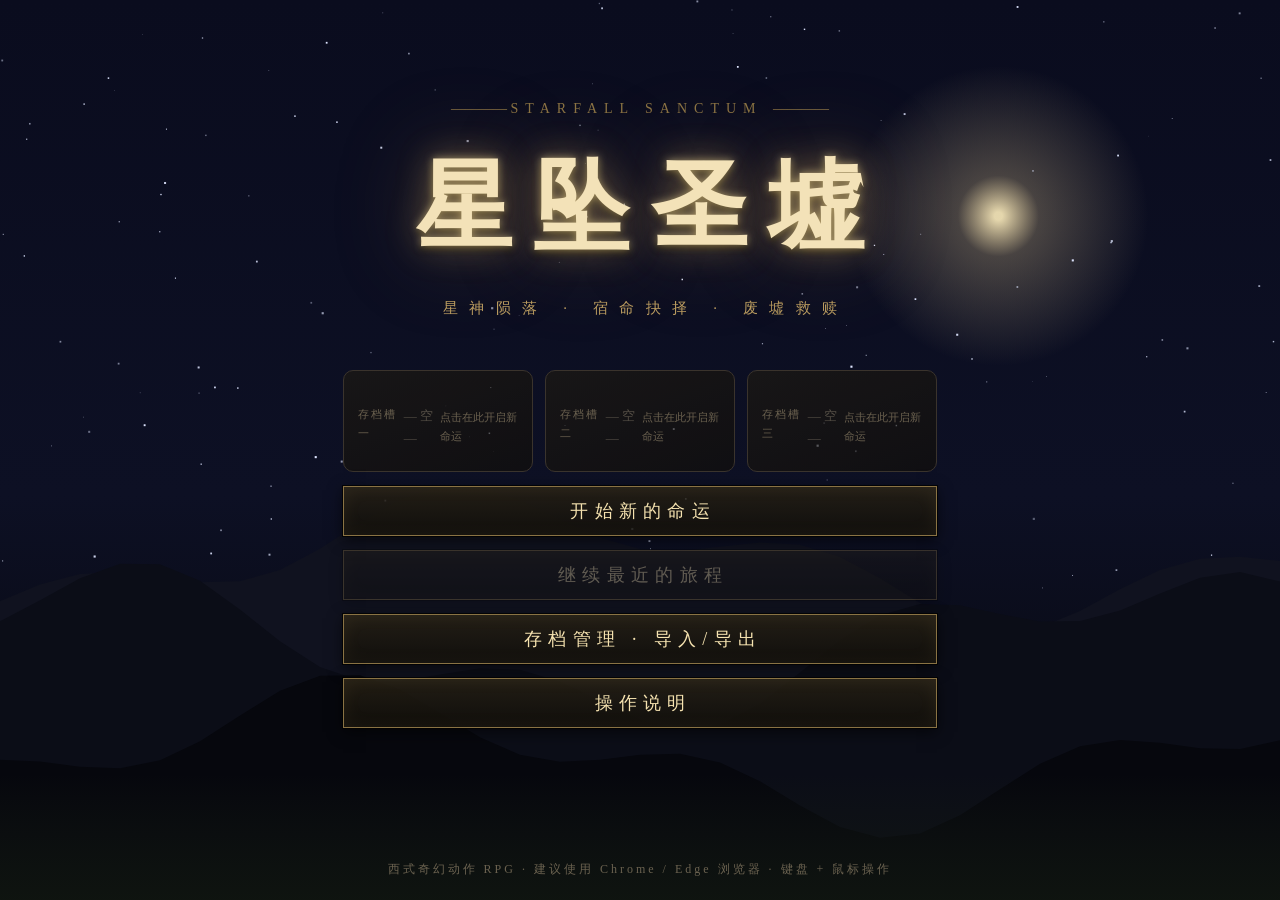
==== index.html @ 82c25181 "Critical: rAF starvation self-heal — timer-driven fallback when embedded browser stops dispatching f" ====
<!DOCTYPE html>
<html lang="zh-CN">
<head>
<meta charset="UTF-8">
<meta name="viewport" content="width=device-width, initial-scale=1.0">
<title>星坠圣墟 · Starfall Sanctum</title>
<style>
/* ============================================================
   星坠圣墟 —— UI 设计系统（黑暗史诗 · 白金圣辉 · 虚空暗紫）
   ============================================================ */
:root{
  --gold:#d8b46a; --gold-hi:#f6e3b0; --gold-dim:#8a7344; --gold-dark:#4a3d22;
  --ink:#07080d; --panel:rgba(13,15,24,.93); --panel2:rgba(21,23,38,.94);
  --hp1:#7e1c22; --hp2:#e8503f; --mp1:#173a63; --mp2:#4aa8e8;
  --xp1:#7a5f1e; --xp2:#ffd97a;
  --order:#ffdf9e; --chaos:#c07af0; --void:#7a4fd0;
  --fnt:"Palatino Linotype","KaiTi","STKaiti","楷体","SimSun","Microsoft YaHei",serif;
}
*{margin:0;padding:0;box-sizing:border-box;}
html,body{width:100%;height:100%;overflow:hidden;background:var(--ink);}
body{font-family:var(--fnt);color:#d8cfc0;-webkit-user-select:none;user-select:none;}
#gameCanvas{position:fixed;inset:0;display:block;cursor:crosshair;}
#gameCanvas.ui-cursor{cursor:default;}

/* ---------- 通用：屏幕层 ---------- */
.screen{position:fixed;inset:0;display:none;flex-direction:column;align-items:center;justify-content:center;z-index:40;}
.screen.on{display:flex;}
.dim-bg{background:radial-gradient(ellipse at 50% 42%,rgba(10,12,22,.55),rgba(4,5,9,.92) 78%);}
.ornament{color:var(--gold-dim);letter-spacing:.5em;font-size:14px;}
.ornament::before,.ornament::after{content:" ———— ";letter-spacing:0;}

/* ---------- 按钮 ---------- */
.btn{
  font-family:var(--fnt);font-size:18px;letter-spacing:.35em;text-indent:.35em;
  color:var(--gold-hi);background:linear-gradient(180deg,rgba(38,32,20,.85),rgba(16,14,10,.9));
  border:1px solid var(--gold-dim);padding:12px 34px;min-width:240px;cursor:pointer;
  box-shadow:0 0 0 1px rgba(0,0,0,.8),inset 0 0 18px rgba(216,180,106,.08),0 4px 14px rgba(0,0,0,.6);
  transition:all .18s ease;position:relative;
}
.btn:hover:not(:disabled){color:#fff;border-color:var(--gold-hi);box-shadow:0 0 22px rgba(216,180,106,.35),inset 0 0 24px rgba(216,180,106,.15);transform:translateY(-1px);}
.btn:active:not(:disabled){transform:scale(.97);}
.btn:disabled{opacity:.35;cursor:not-allowed;}
.btn.small{font-size:14px;padding:8px 18px;min-width:0;letter-spacing:.2em;text-indent:.2em;}
.btn.danger{border-color:#8a4030;color:#f0b0a0;}
.btn.danger:hover{border-color:#e07050;box-shadow:0 0 18px rgba(200,80,50,.35);}

/* ---------- 标题界面 ---------- */
#titleScreen .title-wrap{display:flex;flex-direction:column;align-items:center;gap:26px;transform:translateY(-4vh);}
#gameTitle{
  font-size:min(96px,11vw);font-weight:900;letter-spacing:.22em;text-indent:.22em;color:#f3e2b8;
  text-shadow:0 0 8px rgba(255,230,160,.55),0 0 34px rgba(216,180,106,.45),0 0 90px rgba(200,140,60,.35),0 4px 6px #000;
  animation:titleGlow 3.2s ease-in-out infinite;
}
@keyframes titleGlow{0%,100%{text-shadow:0 0 8px rgba(255,230,160,.5),0 0 34px rgba(216,180,106,.4),0 0 80px rgba(200,140,60,.28),0 4px 6px #000;}50%{text-shadow:0 0 12px rgba(255,240,190,.85),0 0 50px rgba(230,190,110,.6),0 0 120px rgba(210,150,70,.45),0 4px 6px #000;}}
#gameSub{font-size:15px;letter-spacing:.75em;text-indent:.75em;color:var(--gold);opacity:.85;}
#titleMenu{display:flex;flex-direction:column;gap:14px;margin-top:22px;}
#slotList{display:flex;gap:12px;margin-top:4px;}
.slot-card{
  width:190px;padding:12px 14px;border:1px solid #4a4030;border-radius:10px;cursor:pointer;
  background:linear-gradient(160deg,rgba(30,26,18,.9),rgba(18,15,10,.9));
  transition:all .18s;position:relative;text-align:left;
}
.slot-card:hover{border-color:#c8a860;box-shadow:0 0 16px rgba(216,180,106,.3);transform:translateY(-2px);}
.slot-card .sc-tag{font-size:11px;letter-spacing:.2em;color:#8a7c5e;}
.slot-card .sc-label{margin-top:6px;font-size:13px;line-height:1.65;color:#e8d8b0;min-height:64px;}
.slot-card .sc-label b{color:#ffd88a;}
.slot-card .sc-del{position:absolute;top:8px;right:10px;font-size:11px;color:#6a5a48;cursor:pointer;}
.slot-card .sc-del:hover{color:#e07050;}
.slot-card.empty{opacity:.75;}
.slot-card.empty .sc-label{color:#6b6250;display:flex;align-items:center;justify-content:center;}
#titleFoot{position:absolute;bottom:22px;font-size:12px;color:#6b6250;letter-spacing:.25em;}

/* ---------- 序章 ---------- */
#prologueScreen{background:#04050a;}
#prologueBox{width:min(860px,88vw);text-align:center;display:flex;flex-direction:column;gap:34px;align-items:center;}
#proTitle{font-size:34px;letter-spacing:.5em;text-indent:.5em;color:var(--gold-hi);text-shadow:0 0 20px rgba(216,180,106,.5);}
#proText{font-size:19px;line-height:2.3;min-height:140px;color:#cfc4ac;text-shadow:0 2px 8px #000;transition:opacity .5s;}
#proDots{display:flex;gap:10px;}
#proDots i{width:8px;height:8px;border-radius:50%;background:#3a3428;transition:all .3s;}
#proDots i.on{background:var(--gold);box-shadow:0 0 8px var(--gold);}

/* ---------- 职业选择 ---------- */
#classScreen{gap:30px;}
#classTitle{font-size:38px;letter-spacing:.5em;text-indent:.5em;color:var(--gold-hi);text-shadow:0 0 24px rgba(216,180,106,.5);}
#classSub{color:#a89a7c;letter-spacing:.2em;margin-top:-18px;font-size:14px;}
#classCards{display:flex;gap:22px;flex-wrap:wrap;justify-content:center;}
.class-card{
  width:218px;padding:20px 16px 16px;background:var(--panel);border:1px solid #3d3524;cursor:pointer;
  display:flex;flex-direction:column;align-items:center;gap:10px;transition:all .2s;position:relative;
  box-shadow:0 6px 20px rgba(0,0,0,.55);
}
.class-card:hover{border-color:var(--gold);transform:translateY(-6px);box-shadow:0 12px 34px rgba(0,0,0,.7),0 0 24px rgba(216,180,106,.18);}
.class-card.sel{border-color:var(--gold-hi);box-shadow:0 0 30px rgba(216,180,106,.4),0 12px 30px rgba(0,0,0,.7);background:var(--panel2);}
.class-card canvas{width:84px;height:84px;}
.cc-name{font-size:24px;letter-spacing:.3em;text-indent:.3em;color:var(--gold-hi);}
.cc-role{font-size:13px;color:var(--gold);letter-spacing:.15em;border:1px solid var(--gold-dark);padding:3px 12px;border-radius:2px;}
.cc-desc{font-size:13px;line-height:1.8;color:#b3a68c;min-height:96px;text-align:justify;}
.cc-skills{width:100%;border-top:1px dashed #3d3524;padding-top:8px;display:flex;flex-direction:column;gap:3px;}
.cc-skills div{font-size:12px;color:#8f8570;display:flex;justify-content:space-between;}
.cc-skills b{color:#c9b98f;font-weight:normal;}

/* ---------- HUD ---------- */
#hud{position:fixed;inset:0;z-index:20;pointer-events:none;display:none;}
#hud.on{display:block;}
.hud-tl{position:absolute;top:16px;left:16px;display:flex;gap:12px;align-items:flex-start;}
#portraitBox{width:74px;height:74px;border:1px solid var(--gold-dim);background:radial-gradient(circle at 50% 35%,#1c1a26,#0a0a12);box-shadow:0 0 14px rgba(0,0,0,.8),inset 0 0 12px rgba(216,180,106,.12);position:relative;}
#portraitBox canvas{width:100%;height:100%;}
#lvBadge{position:absolute;bottom:-7px;left:50%;transform:translateX(-50%);background:#171310;border:1px solid var(--gold-dim);color:var(--gold-hi);font-size:12px;padding:0 8px;letter-spacing:.05em;white-space:nowrap;}
.bars{display:flex;flex-direction:column;gap:5px;padding-top:4px;}
#charName{font-size:15px;color:var(--gold-hi);letter-spacing:.2em;text-shadow:0 1px 4px #000;display:flex;gap:10px;align-items:center;}
#factionBadge{font-size:11px;padding:1px 8px;border:1px solid;border-radius:2px;display:none;letter-spacing:.15em;}
#factionBadge.order{color:var(--order);border-color:#8a7344;background:rgba(60,45,15,.4);display:inline-block;}
#factionBadge.chaos{color:var(--chaos);border-color:#6a4494;background:rgba(45,25,70,.4);display:inline-block;}
#factionBadge.neutral{color:#9fd8d0;border-color:#3f7a72;background:rgba(20,50,48,.4);display:inline-block;}
.bar{position:relative;width:250px;background:#12080a;border:1px solid #000;box-shadow:0 0 0 1px rgba(120,100,60,.25),inset 0 2px 6px rgba(0,0,0,.9);}
.bar .fill{height:100%;transition:width .12s linear;position:relative;}
.bar .fill::after{content:'';position:absolute;inset:0 0 50% 0;background:rgba(255,255,255,.16);}
.bar span{position:absolute;inset:0;display:flex;align-items:center;justify-content:center;font-size:11px;color:#fff;text-shadow:0 1px 2px #000;letter-spacing:.1em;}
#hpBar{height:17px;}#hpBar .fill{background:linear-gradient(180deg,var(--hp2),var(--hp1));}
#mpBar{height:13px;}#mpBar .fill{background:linear-gradient(180deg,var(--mp2),var(--mp1));}
#xpBar{height:7px;width:250px;}#xpBar .fill{background:linear-gradient(180deg,var(--xp2),var(--xp1));}

/* 技能栏 */
#skillBar{position:absolute;bottom:18px;left:50%;transform:translateX(-50%);display:flex;gap:9px;align-items:flex-end;pointer-events:none;}
.slot{width:58px;height:58px;position:relative;background:radial-gradient(circle at 50% 30%,#181826,#08080f);border:1px solid #4a4028;box-shadow:0 3px 10px rgba(0,0,0,.8),inset 0 0 10px rgba(0,0,0,.8);}
.slot canvas{width:100%;height:100%;display:block;}
.slot .key{position:absolute;top:-1px;left:-1px;font-size:10px;color:var(--gold-hi);background:rgba(0,0,0,.75);border:1px solid var(--gold-dark);padding:0 4px;z-index:3;letter-spacing:.05em;}
.slot .cd{position:absolute;left:0;bottom:0;width:100%;height:0%;background:rgba(4,6,12,.82);z-index:2;pointer-events:none;}
.slot .cdn{position:absolute;inset:0;display:none;align-items:center;justify-content:center;font-size:17px;color:#fff;text-shadow:0 0 6px #000,0 0 3px #000;z-index:3;}
.slot.locked{filter:grayscale(1) brightness(.45);}
.slot.locked::after{content:'Lv';position:absolute;inset:0;display:flex;align-items:center;justify-content:center;color:#887;font-size:12px;z-index:4;}
.slot .cnt{position:absolute;bottom:1px;right:2px;font-size:11px;color:var(--gold-hi);text-shadow:0 1px 2px #000;z-index:4;}
.slot.noMana canvas{filter:saturate(.3) brightness(.6);}
.slot.noMana::before{content:'';position:absolute;inset:0;background:rgba(40,80,160,.25);z-index:2;}
#slotGap{width:10px;}

/* 资源（血条下方，避免与右上任务追踪面板重叠遮挡） */
.res{position:absolute;top:112px;left:16px;display:flex;flex-direction:row;gap:8px;align-items:center;}
.res .pill{background:rgba(10,10,16,.8);border:1px solid #3d3524;padding:4px 12px;font-size:14px;color:var(--gold-hi);letter-spacing:.1em;display:flex;gap:8px;align-items:center;box-shadow:0 2px 8px rgba(0,0,0,.6);}
.res .pill .ic{color:var(--gold);font-size:15px;}
.res .pill.frag .ic{color:#9fd8ff;text-shadow:0 0 8px #4aa8e8;}

/* 任务追踪 */
#questTrack{position:absolute;top:16px;right:16px;width:250px;background:var(--panel);border:1px solid #3d3524;border-right:2px solid var(--gold-dim);padding:10px 14px;box-shadow:0 4px 14px rgba(0,0,0,.6);}
#questAct{font-size:11px;color:#8a7c5e;letter-spacing:.3em;margin-bottom:3px;}
#questName{font-size:16px;color:var(--gold-hi);letter-spacing:.12em;margin-bottom:6px;text-shadow:0 0 10px rgba(216,180,106,.25);}
#questHint{font-size:13px;color:#bfb498;line-height:1.7;}
#questHint b{color:#ffe9b0;font-weight:normal;}

/* 小地图 */
#minimapWrap{position:absolute;bottom:18px;right:16px;text-align:center;}
#minimapCanvas{width:172px;height:132px;border:1px solid #4a4028;background:rgba(6,7,12,.85);box-shadow:0 3px 10px rgba(0,0,0,.7);display:block;}
#regionLabel{font-size:12px;color:var(--gold);letter-spacing:.25em;margin-top:5px;text-shadow:0 1px 3px #000;}

/* BOSS 血条 */
#bossBar{position:absolute;top:34px;left:50%;transform:translateX(-50%);width:min(640px,60vw);display:none;text-align:center;}
#bossBar.on{display:block;}
#bossName{font-size:19px;letter-spacing:.3em;text-indent:.3em;color:#f3dcae;text-shadow:0 0 14px rgba(220,80,40,.7),0 2px 4px #000;margin-bottom:6px;}
#bossBarFrame{height:15px;background:#160a0a;border:1px solid #5a3020;box-shadow:0 0 16px rgba(180,50,30,.35),inset 0 2px 5px #000;position:relative;}
#bossFill{height:100%;background:linear-gradient(180deg,#f0683c,#8e1c14);transition:width .15s;box-shadow:0 0 10px rgba(240,90,50,.6);}
#bossBarFrame span{position:absolute;inset:0;display:flex;align-items:center;justify-content:center;font-size:10px;color:#ffd9c8;letter-spacing:.2em;text-shadow:0 1px 2px #000;}

/* 交互提示 / 提示信息 */
#interactPrompt{position:absolute;bottom:110px;left:50%;transform:translateX(-50%);font-size:15px;color:#ffe9b0;letter-spacing:.15em;text-shadow:0 0 8px #000,0 0 3px #000;background:rgba(8,8,14,.72);border:1px solid var(--gold-dark);padding:6px 18px;display:none;}
#interactPrompt b{color:var(--gold-hi);border:1px solid var(--gold-dim);padding:0 6px;margin:0 4px;font-size:13px;}
#toastWrap{position:absolute;top:120px;left:50%;transform:translateX(-50%);display:flex;flex-direction:column;gap:8px;align-items:center;width:min(700px,90vw);}
.toast{background:linear-gradient(90deg,transparent,rgba(14,12,8,.92) 18%,rgba(14,12,8,.92) 82%,transparent);color:var(--gold-hi);font-size:16px;letter-spacing:.2em;padding:9px 30px;text-shadow:0 0 6px rgba(216,180,106,.4);animation:toastIn .3s ease;text-align:center;line-height:1.6;}
.toast.plain{color:#cfc4ac;}
@keyframes toastIn{from{opacity:0;transform:translateY(-12px);}to{opacity:1;transform:none;}}
.toast.out{opacity:0;transition:opacity .6s;}
#levelBanner{position:absolute;top:26%;left:50%;transform:translateX(-50%);font-size:34px;letter-spacing:.5em;text-indent:.5em;color:var(--gold-hi);text-shadow:0 0 24px rgba(255,220,140,.8),0 0 60px rgba(255,180,60,.5);display:none;pointer-events:none;}
#levelBanner.on{display:block;animation:lvB 2.2s ease forwards;}
@keyframes lvB{0%{opacity:0;transform:translate(-50%,20px) scale(.8);}18%{opacity:1;transform:translate(-50%,0) scale(1.05);}30%{transform:translate(-50%,0) scale(1);}75%{opacity:1;}100%{opacity:0;transform:translate(-50%,-26px);}}

/* ---------- 对话框 ---------- */
#dialogueBox{position:fixed;bottom:36px;left:50%;transform:translateX(-50%);width:min(880px,92vw);z-index:46;display:none;}
#dialogueBox.on{display:block;}
#dlgInner{background:linear-gradient(180deg,rgba(18,16,26,.96),rgba(9,9,15,.97));border:1px solid var(--gold-dim);box-shadow:0 0 0 1px #000,0 14px 44px rgba(0,0,0,.85),inset 0 0 40px rgba(216,180,106,.04);padding:18px 24px 16px;display:flex;gap:18px;position:relative;}
#dlgInner::before{content:'';position:absolute;inset:4px;border:1px solid rgba(216,180,106,.16);pointer-events:none;}
#dlgPortrait{width:78px;height:78px;flex:none;border:1px solid var(--gold-dark);background:radial-gradient(circle at 50% 35%,#221e2c,#0a0a12);}
#dlgPortrait canvas{width:100%;height:100%;}
#dlgRight{flex:1;min-width:0;display:flex;flex-direction:column;}
#dlgName{font-size:18px;color:var(--gold-hi);letter-spacing:.25em;margin-bottom:8px;text-shadow:0 0 12px rgba(216,180,106,.35);}
#dlgText{font-size:16.5px;line-height:1.95;color:#d9cfba;min-height:96px;text-shadow:0 1px 2px #000;}
#dlgText em{color:#ffe9b0;font-style:normal;}
#dlgNext{position:absolute;right:16px;bottom:10px;color:var(--gold);font-size:12px;letter-spacing:.2em;animation:nod 1s infinite;}
@keyframes nod{0%,100%{transform:translateY(0);opacity:.6;}50%{transform:translateY(3px);opacity:1;}}
#dlgChoices{display:flex;flex-direction:column;gap:9px;margin-top:14px;}
.choice{
  text-align:left;font-family:var(--fnt);font-size:16px;letter-spacing:.12em;color:#e6d9ba;cursor:pointer;
  background:rgba(24,20,14,.7);border:1px solid #4a4028;padding:11px 20px;transition:all .15s;
}
.choice:hover{border-color:var(--gold-hi);color:#fff;background:rgba(48,38,20,.8);box-shadow:0 0 16px rgba(216,180,106,.25);padding-left:26px;}
.choice small{display:block;font-size:12px;color:#948a70;margin-top:3px;letter-spacing:.08em;}
.choice.special{border-color:#3f7a72;color:#bfeee6;}
.choice.special:hover{border-color:#9fd8d0;box-shadow:0 0 16px rgba(120,220,200,.3);}

/* ---------- 地图 ---------- */
#mapScreen{gap:24px;}
#mapTitle{font-size:32px;letter-spacing:.5em;text-indent:.5em;color:var(--gold-hi);text-shadow:0 0 20px rgba(216,180,106,.5);}
#mapGrid{display:grid;grid-template-columns:repeat(3,240px);gap:16px;}
.map-cell{border:1px solid #3d3524;background:var(--panel);padding:14px 16px;cursor:pointer;transition:all .18s;position:relative;min-height:128px;display:flex;flex-direction:column;gap:5px;}
.map-cell:hover:not(.lock){border-color:var(--gold);transform:translateY(-3px);box-shadow:0 8px 24px rgba(0,0,0,.6);}
.map-cell.cur{border-color:var(--gold-hi);box-shadow:0 0 22px rgba(216,180,106,.3);background:var(--panel2);}
.map-cell.lock{opacity:.45;cursor:not-allowed;filter:grayscale(.6);}
.mc-name{font-size:19px;color:var(--gold-hi);letter-spacing:.2em;}
.mc-lv{font-size:12px;color:#9a8d6e;letter-spacing:.15em;}
.mc-desc{font-size:12.5px;color:#a89a7c;line-height:1.65;}
.mc-state{position:absolute;top:10px;right:12px;font-size:11px;letter-spacing:.2em;color:var(--gold);}
.mc-frag{position:absolute;bottom:10px;right:12px;font-size:12px;color:#9fd8ff;}
#mapFragNote{color:#948a70;font-size:14px;letter-spacing:.2em;}
#mapFragNote b{color:#9fd8ff;font-weight:normal;text-shadow:0 0 8px rgba(100,180,255,.5);}

/* ---------- 商店 / 角色 ---------- */
.panelBox{width:min(560px,92vw);background:var(--panel);border:1px solid var(--gold-dim);box-shadow:0 0 0 1px #000,0 18px 50px rgba(0,0,0,.8);padding:26px 30px;display:flex;flex-direction:column;gap:14px;}
.panelTitle{font-size:26px;letter-spacing:.4em;text-indent:.4em;color:var(--gold-hi);text-align:center;text-shadow:0 0 16px rgba(216,180,106,.4);}
.shop-row{display:flex;align-items:center;gap:14px;border:1px solid #3d3524;padding:10px 14px;background:rgba(16,16,26,.6);}
.shop-row .s-icon{width:38px;height:38px;flex:none;border:1px solid #4a4028;display:flex;align-items:center;justify-content:center;font-size:19px;color:var(--gold-hi);background:#0c0c14;}
.shop-row .s-info{flex:1;min-width:0;}
.shop-row .s-name{font-size:16px;color:#e6d9ba;letter-spacing:.1em;}
.shop-row .s-desc{font-size:12px;color:#948a70;margin-top:2px;line-height:1.5;}
.shop-row .s-price{font-size:15px;color:var(--gold);letter-spacing:.05em;white-space:nowrap;}
.char-grid{display:grid;grid-template-columns:1fr 1fr;gap:6px 24px;font-size:15px;}
.char-grid div{display:flex;justify-content:space-between;color:#bfb498;padding:4px 2px;border-bottom:1px dashed #2c2820;}
.char-grid b{color:var(--gold-hi);font-weight:normal;}
.char-skill{border:1px solid #3d3524;background:rgba(16,16,26,.6);padding:8px 12px;font-size:13.5px;color:#bfb498;display:flex;gap:10px;align-items:center;}
.char-skill b{color:var(--gold-hi);font-weight:normal;letter-spacing:.1em;}
.char-skill .kd{color:#8a7c5e;font-size:12px;}

/* 农田 / 宠物 / 装修列表 */
#farmGrid{display:grid;grid-template-columns:repeat(3,1fr);gap:10px;}
.farm-plot{border:1px solid #3d3524;background:rgba(16,16,26,.6);padding:10px 12px;font-size:13px;color:#bfb498;display:flex;flex-direction:column;gap:5px;min-height:96px;}
.farm-plot b{color:var(--gold-hi);font-weight:normal;letter-spacing:.1em;}
.farm-plot .fp-bar{height:5px;background:#20180a;border:1px solid #000;}
.farm-plot .fp-bar i{display:block;height:100%;background:linear-gradient(90deg,#7a5f1e,#ffd97a);}
.farm-plot .fp-btns{margin-top:auto;display:flex;gap:6px;flex-wrap:wrap;}
.list-row{display:flex;align-items:center;gap:12px;border:1px solid #3d3524;background:rgba(16,16,26,.6);padding:10px 14px;margin-bottom:8px;}
.list-row .l-icon{width:36px;height:36px;flex:none;border:1px solid #4a4028;display:flex;align-items:center;justify-content:center;font-size:18px;color:var(--gold-hi);background:#0c0c14;}
.list-row .l-info{flex:1;min-width:0;}
.list-row .l-name{font-size:15px;color:#e6d9ba;letter-spacing:.08em;}
.list-row .l-desc{font-size:12px;color:#948a70;margin-top:2px;line-height:1.5;}
.list-row .l-btns{display:flex;flex-direction:column;gap:6px;}
.pet-aff{font-size:12px;color:#9fe8a0;}
.pet-aff i{font-style:normal;color:#ffd97a;}

/* ---------- 暂停 / 帮助 / 死亡 / 结局 ---------- */
#pauseScreen{background:rgba(4,5,10,.86);gap:14px;}
#pauseTitle{font-size:36px;letter-spacing:.6em;text-indent:.6em;color:var(--gold-hi);margin-bottom:18px;text-shadow:0 0 22px rgba(216,180,106,.5);}
#helpTable{width:min(640px,90vw);font-size:15px;border-collapse:collapse;}
#helpTable td{padding:8px 16px;border-bottom:1px dashed #2c2820;color:#c4b797;}
#helpTable td:first-child{color:var(--gold-hi);letter-spacing:.1em;width:190px;}
#helpTable kbd{background:#1c1a26;border:1px solid #4a4028;padding:1px 7px;font-size:13px;margin:0 2px;font-family:var(--fnt);}
#deathScreen{background:rgba(20,4,4,.82);gap:26px;}
#deathText{font-size:44px;letter-spacing:.6em;text-indent:.6em;color:#e05840;text-shadow:0 0 30px rgba(200,50,30,.8);}
#deathSub{color:#b09484;letter-spacing:.2em;margin-top:-14px;}
#endingScreen{background:#020308;gap:30px;}
#endingKicker{font-size:15px;letter-spacing:.7em;text-indent:.7em;color:#948a70;}
#endingTitle{font-size:52px;letter-spacing:.35em;text-indent:.35em;text-shadow:0 0 30px rgba(216,180,106,.6);}
#endingBody{width:min(760px,88vw);font-size:17px;line-height:2.3;color:#cfc4ac;text-align:center;text-shadow:0 2px 6px #000;}
#endingBody p{margin-bottom:14px;opacity:0;animation:fadeUp 1.2s ease forwards;}
@keyframes fadeUp{from{opacity:0;transform:translateY(14px);}to{opacity:1;transform:none;}}
.e-order{color:#ffe9b0!important;text-shadow:0 0 30px rgba(255,220,140,.7)!important;}
.e-chaos{color:#d9a8ff!important;text-shadow:0 0 30px rgba(190,110,255,.7)!important;}
.e-neutral{color:#aef0e4!important;text-shadow:0 0 30px rgba(120,230,210,.7)!important;}

/* 转场黑幕 */
#fadeLayer{position:fixed;inset:0;background:#000;opacity:0;pointer-events:none;z-index:90;transition:opacity .45s;}
#fadeLayer.on{opacity:1;}

/* 第一人称准星与提示 */
#fpCross{position:fixed;left:50%;top:50%;width:0;height:0;z-index:25;display:none;pointer-events:none;}
#fpCross b{position:absolute;left:-2.5px;top:-2.5px;width:5px;height:5px;border-radius:50%;background:#ffe9b0;box-shadow:0 0 6px rgba(255,230,160,.9);}
#fpCross i{position:absolute;background:rgba(255,235,180,.85);box-shadow:0 0 4px rgba(255,230,160,.7);}
#fpCross i:nth-child(1){left:-1px;top:-13px;width:2px;height:7px;}
#fpCross i:nth-child(2){left:-1px;top:6px;width:2px;height:7px;}
#fpCross i:nth-child(3){left:-13px;top:-1px;width:7px;height:2px;}
#fpCross i:nth-child(4){left:6px;top:-1px;width:7px;height:2px;}
#fpHint{position:fixed;left:50%;top:64%;transform:translateX(-50%);z-index:25;display:none;pointer-events:none;color:#e8dcc0;background:rgba(10,10,16,.72);border:1px solid var(--gold-dark);padding:7px 20px;font-size:14px;letter-spacing:.15em;}
#fpHint b{color:var(--gold-hi);}

/* 全局错误浮层 */
#errOverlay{position:fixed;left:0;right:0;top:0;z-index:99;display:none;pointer-events:none;}
#errOverlay div{background:rgba(120,10,10,.92);border-bottom:1px solid #e05050;color:#ffd8d8;font:13px/1.6 Consolas,monospace;padding:6px 16px;}

/* 存档管理 */
#saveIOText{width:100%;height:150px;background:#0c0e16;color:#cfe8d0;border:1px solid #4a4028;font:12px Consolas,monospace;padding:8px 10px;resize:vertical;outline:none;user-select:text;-webkit-user-select:text;}
#saveIOText:focus{border-color:var(--gold-dim);}

/* Boss 出场名条 */
#bossIntro{position:fixed;inset:0;display:none;align-items:center;justify-content:center;z-index:44;pointer-events:none;flex-direction:column;gap:14px;}
#bossIntro.on{display:flex;}
#bossIntroName{font-size:54px;letter-spacing:.4em;text-indent:.4em;color:#f3dcae;text-shadow:0 0 20px rgba(230,90,50,.9),0 0 70px rgba(180,40,20,.6);animation:bossIn 3s ease forwards;}
#bossIntroSub{font-size:16px;letter-spacing:.5em;color:#c07a5a;text-shadow:0 0 10px rgba(200,80,40,.7);}
@keyframes bossIn{0%{opacity:0;transform:scale(1.25);letter-spacing:.8em;}15%{opacity:1;transform:scale(1);}80%{opacity:1;}100%{opacity:0;}}

/* 伤害闪红 */
#hurtFlash{position:fixed;inset:0;pointer-events:none;z-index:15;box-shadow:inset 0 0 120px rgba(200,30,10,.0);transition:box-shadow .1s;}
</style>
</head>
<body>
<canvas id="gameCanvas"></canvas>
<div id="hurtFlash"></div>

<!-- ============ HUD ============ -->
<div id="hud">
  <div class="hud-tl">
    <div id="portraitBox"><canvas id="portraitCanvas" width="74" height="74"></canvas><div id="lvBadge">Lv.1</div></div>
    <div class="bars">
      <div id="charName"><span id="nameText">星痕者</span><span id="factionBadge"></span></div>
      <div class="bar" id="hpBar"><div class="fill" style="width:100%"></div><span id="hpText">100/100</span></div>
      <div class="bar" id="mpBar"><div class="fill" style="width:100%"></div><span id="mpText">60/60</span></div>
      <div class="bar" id="xpBar"><div class="fill" style="width:0%"></div></div>
    </div>
  </div>
  <div class="res">
    <div class="pill"><span class="ic">◈</span><span id="goldText">0</span></div>
    <div class="pill frag"><span class="ic">✦</span><span id="fragText">星核碎片 0/6</span></div>
  </div>
  <div id="questTrack">
    <div id="questAct">第一幕 · 觉醒之始</div>
    <div id="questName">—</div>
    <div id="questHint">—</div>
  </div>
  <div id="minimapWrap"><canvas id="minimapCanvas" width="172" height="132"></canvas><div id="regionLabel">星辉平原</div></div>
  <div id="bossBar"><div id="bossName">—</div><div id="bossBarFrame"><div id="bossFill" style="width:100%"></div><span id="bossSubText"></span></div></div>
  <div id="interactPrompt">按 <b>空格</b> 交互</div>
  <div id="toastWrap"></div>
  <div id="levelBanner">等 级 提 升</div>
  <div id="skillBar"></div>
</div>

<!-- ============ 标题 ============ -->
<div id="titleScreen" class="screen on">
  <div class="title-wrap">
    <div class="ornament"> STARFALL SANCTUM </div>
    <h1 id="gameTitle">星坠圣墟</h1>
    <div id="gameSub">星神陨落 · 宿命抉择 · 废墟救赎</div>
    <div id="titleMenu">
      <div id="slotList"></div>
      <button class="btn" id="btnNew">开始新的命运</button>
      <button class="btn" id="btnContinue" disabled>继续最近的旅程</button>
      <button class="btn" id="btnSaveIO">存档管理 · 导入/导出</button>
      <button class="btn" id="btnHelp">操作说明</button>
    </div>
  </div>
  <div id="titleFoot">西式奇幻动作 RPG · 建议使用 Chrome / Edge 浏览器 · 键盘 + 鼠标操作</div>
</div>

<!-- ============ 序章 ============ -->
<div id="prologueScreen" class="screen">
  <div id="prologueBox">
    <div class="ornament"> 传 说 的 序 章 </div>
    <div id="proTitle">星陨纪元</div>
    <div id="proText"></div>
    <div id="proDots"></div>
    <button class="btn" id="proBtn">跳过序章</button>
  </div>
</div>

<!-- ============ 职业选择 ============ -->
<div id="classScreen" class="screen dim-bg">
  <div id="classTitle">星力觉醒</div>
  <div id="classSub">—— 选择你降临艾瑞亚大陆的道路 ——</div>
  <div id="classCards"></div>
  <div style="display:flex;gap:16px;margin-top:8px;">
    <button class="btn small" id="classBack">返 回</button>
    <button class="btn" id="classStart" disabled>以 此 身 · 踏 入 圣墟</button>
  </div>
</div>

<!-- ============ 对话 ============ -->
<div id="dialogueBox">
  <div id="dlgInner">
    <div id="dlgPortrait"><canvas width="78" height="78" id="dlgPortraitCv"></canvas></div>
    <div id="dlgRight">
      <div id="dlgName">???</div>
      <div id="dlgText"></div>
      <div id="dlgChoices"></div>
    </div>
  </div>
  <div id="dlgNext">▼ 点击 / 空格 继续</div>
</div>

<!-- ============ 地图 ============ -->
<div id="mapScreen" class="screen dim-bg">
  <div id="mapTitle">艾瑞亚大陆</div>
  <div id="mapGrid"></div>
  <div id="mapFragNote">已寻获星核碎片 <b id="mapFragCount">0 / 6</b> —— 集齐者，可改写宿命的结局</div>
  <button class="btn small" id="mapClose">关 闭 (M)</button>
</div>

<!-- ============ 商店 ============ -->
<div id="shopScreen" class="screen dim-bg">
  <div class="panelBox">
    <div class="panelTitle" id="shopTitle">商店</div>
    <div id="shopList" style="display:flex;flex-direction:column;gap:10px;"></div>
    <div style="display:flex;justify-content:space-between;align-items:center;">
      <span style="color:var(--gold);font-size:16px;">持有金币：<b id="shopGold">0</b></span>
      <button class="btn small" id="shopClose">离 开</button>
    </div>
  </div>
</div>

<!-- ============ 背包 ============ -->
<div id="bagScreen" class="screen dim-bg">
  <div class="panel" style="width:680px;max-height:86vh;overflow-y:auto;">
    <div class="panelTitle">🎒 星痕行囊</div>
    <div id="bagGold" style="font-size:13px;color:#c8b088;margin-bottom:8px;"></div>
    <div id="bagList" style="max-height:430px;overflow-y:auto;display:flex;flex-direction:column;gap:6px;"></div>
    <button class="btn" id="bagClose" style="margin-top:14px;">关 闭 (B)</button>
  </div>
</div>

<!-- ============ 告示板（支线任务） ============ -->
<div id="boardScreen" class="screen dim-bg">
  <div class="panel" style="width:640px;max-height:86vh;overflow-y:auto;">
    <div class="panelTitle">📋 冒险者告示板</div>
    <div style="font-size:12px;color:#8a7c5e;margin-bottom:6px;">各区域出生点旁设有告示板 · 材料类支线交付时将消耗对应材料</div>
    <div id="sqList" style="max-height:420px;overflow-y:auto;display:flex;flex-direction:column;gap:8px;"></div>
    <button class="btn" id="sqClose" style="margin-top:14px;">关 闭</button>
  </div>
</div>

<!-- ============ 农田 ============ -->
<div id="farmScreen" class="screen dim-bg">
  <div class="panelBox" style="width:min(700px,94vw);max-height:88vh;overflow-y:auto;">
    <div class="panelTitle">自家农田</div>
    <div id="farmGrid"></div>
    <div id="farmStore"></div>
    <div style="display:flex;gap:12px;justify-content:center;">
      <button class="btn small" id="farmClose">关 闭</button>
    </div>
  </div>
</div>

<!-- ============ 宠物 ============ -->
<div id="petScreen" class="screen dim-bg">
  <div class="panelBox" style="width:min(640px,94vw);max-height:88vh;overflow-y:auto;">
    <div class="panelTitle">兽栏 · 宠物</div>
    <div id="petList"></div>
    <div style="display:flex;gap:12px;justify-content:center;">
      <button class="btn small" id="petClose">关 闭</button>
    </div>
  </div>
</div>

<!-- ============ 装修 ============ -->
<div id="decorScreen" class="screen dim-bg">
  <div class="panelBox" style="width:min(640px,94vw);max-height:88vh;overflow-y:auto;">
    <div class="panelTitle">小屋装修</div>
    <div style="font-size:13px;color:#a89a7c;line-height:1.8;">选择家具进入放置模式：<b style="color:#ffe9b0;">走位后按空格放置</b>，按 <b style="color:#ffe9b0;">H</b> 取消或再次打开本面板。家具在「百宝杂货」购买。</div>
    <div id="decorList"></div>
    <div style="display:flex;gap:12px;justify-content:center;">
      <button class="btn small danger" id="decorClear">收回全部家具</button>
      <button class="btn small" id="decorClose">关 闭 (H)</button>
    </div>
  </div>
</div>

<!-- ============ 角色面板 ============ -->
<div id="charScreen" class="screen dim-bg">
  <div class="panelBox" style="width:min(640px,94vw);max-height:86vh;overflow-y:auto;">
    <div class="panelTitle">星痕者 · 属性</div>
    <div class="char-grid" id="charStats"></div>
    <div class="panelTitle" style="font-size:20px;">星艺</div>
    <div id="charSkills" style="display:flex;flex-direction:column;gap:8px;"></div>
    <button class="btn small" id="charClose">关 闭 (C)</button>
  </div>
</div>

<!-- ============ 暂停 ============ -->
<div id="pauseScreen" class="screen">
  <div id="pauseTitle">暂 歇</div>
  <button class="btn" id="btnResume">继续征途</button>
  <button class="btn" id="btnSave">保存进度</button>
  <button class="btn" id="btnMusic">音乐：开</button>
  <button class="btn" id="btnSfx">音效：开</button>
  <button class="btn" id="btnHelp2">操作说明</button>
  <button class="btn danger" id="btnQuit">返回标题（已自动保存）</button>
</div>

<!-- ============ 存档管理 ============ -->
<div id="saveIOScreen" class="screen dim-bg">
  <div class="panelBox" style="width:min(640px,94vw);">
    <div class="panelTitle">存档管理</div>
    <div style="font-size:13.5px;color:#a89a7c;line-height:1.8;">
      在<b style="color:#ffe9b0;">旧的打开方式</b>（例如直接双击 index.html）里点「存档管理 → 复制」，再到<b style="color:#ffe9b0;">新的地址</b>（例如 http://localhost:8080）这里粘贴并导入，即可把旧存档完整迁移过来。
    </div>
    <textarea id="saveIOText" spellcheck="false"></textarea>
    <div id="saveIOHint" style="font-size:13px;color:#9fd8ff;min-height:20px;"></div>
    <div style="display:flex;gap:12px;justify-content:center;flex-wrap:wrap;">
      <button class="btn small" id="saveIOCopy">复制存档</button>
      <button class="btn small" id="saveIOImport">导入并继续</button>
      <button class="btn small" id="saveIOClose">关 闭</button>
    </div>
  </div>
</div>

<!-- ============ 帮助 ============ -->
<div id="helpScreen" class="screen dim-bg">
  <div class="panelBox">
    <div class="panelTitle">操作说明</div>
    <table id="helpTable"></table>
    <button class="btn small" id="helpClose">我 已 知 晓</button>
  </div>
</div>

<!-- ============ 死亡 ============ -->
<div id="deathScreen" class="screen">
  <div id="deathText">你 倒 下 了</div>
  <div id="deathSub">星痕闪烁着，把你引回了安全的小屋……</div>
  <button class="btn" id="btnRevive">在星痕者小屋中苏醒</button>
</div>

<!-- ============ 结局 ============ -->
<div id="endingScreen" class="screen">
  <div id="endingKicker">终 章</div>
  <div id="endingTitle">—</div>
  <div id="endingBody"></div>
  <div style="display:flex;gap:18px;">
    <button class="btn" id="btnEndRestart">开启新的命运</button>
  </div>
</div>

<div id="bossIntro"><div id="bossIntroName">—</div><div id="bossIntroSub">—</div></div>
<div id="fpCross"><i></i><i></i><i></i><i></i><b></b></div>
<div id="fpHint">点击画面锁定鼠标转向 · 滚轮调整视野 · <b>P</b> 切回俯视角</div>
<div id="errOverlay"></div>
<div id="fadeLayer"></div>
<script>
/* 全局错误浮层：任何运行时异常直接显示在画面上，不再无声黑屏 */
(function(){
  var shown=0;
  window.addEventListener('error',function(e){
    var el=document.getElementById('errOverlay');
    if(!el)return;
    shown++;
    if(shown>6)return;
    var div=document.createElement('div');
    div.textContent='⚠ 运行异常：'+(e.message||'未知错误')+(e.filename?('  @'+(e.lineno||'?')):'');
    el.appendChild(div);
    el.style.display='block';
  });
})();
</script>

<script>
/* ============================================================
 * 星坠圣墟 —— 数据层 (G.DATA)
 * 职业技能 / 区域 / 敌人 / BOSS / 任务剧情 / 结局
 * ============================================================ */
window.G = window.G || {};
(function(){
'use strict';
const D = {};

/* ---------------- 职业 ---------------- */
D.CLASSES = {
  paladin:{
    name:'圣骑士', role:'近战 · 坦克/输出', icon:'paladin',
    color:'#ffd77a', color2:'#9a6b30', cloak:'#3d5a8c',
    desc:'以星辉铸造圣铠的守护者。可在满级后蜕变为圣辉骑士或烬灭骑士，坚守阵地或焚尽敌军。',
    hp:135, mp:60, atk:12, def:5, spd:192, atkCd:.55, range:82,
    basicName:'星辉斩击',
    passive:{name:'圣辉浸润', desc:'脱离战斗后每秒恢复 1.5% 生命值'},
    basic(p){ // 近战弧形斩击
      const a=p.aimA, dmg=p.atk*1.0;
      G.Renderer.fxSlash(p.x,p.y,a,p.range,p.skColor());
      G.Game.arcDamage(p.x,p.y,a,p.range,1.9,dmg,{knock:120});
      G.Audio.sfx('slash');
    }
  },
  mage:{
    name:'元素法师', role:'远程 · 魔法输出', icon:'mage',
    color:'#7ad4ff', color2:'#2a5a9a', cloak:'#243a6e',
    desc:'执掌元素之力的术士。蜕变后成为掌控光风水的星辉法师，或驾驭暗火雷的虚空法师。',
    hp:95, mp:105, atk:17, def:2, spd:186, atkCd:.72, range:520,
    basicName:'星辉弹',
    basicDesc:'弹体与命中爆裂范围随等级成长，命中后在目标处造成范围溅射',
    passive:{name:'元素回流', desc:'每次击杀敌人恢复 8 点法力'},
    basic(p){
      const lv=p.level;
      const r=6+lv*.22;          // 弹体随等级变大（更易命中）
      const aoe=28+lv*1.5;       // 命中爆裂半径随等级增长
      G.Game.shootProj({x:p.x,y:p.y,angle:p.aimA,speed:440,dmg:p.atk*1.05,r,color:p.skColor(),owner:'player',trail:1,aoe,aoeDmg:p.atk*.7});
      G.Audio.sfx('shoot');
    }
  },
  ranger:{
    name:'游侠', role:'远程 · 敏捷输出', icon:'ranger',
    color:'#9fe08a', color2:'#3d7a34', cloak:'#2e5a3a',
    desc:'穿行林间的猎手，箭无虚发。蜕变后成为林间守护者或暗影猎影，狙击强敌或潜行收割。',
    hp:105, mp:70, atk:11, def:3, spd:208, atkCd:.34, range:560,
    basicName:'迅捷射击',
    passive:{name:'猎手专注', desc:'每次攻击提升 4% 攻速（可叠 10 层），3 秒未攻击后清空'},
    basic(p){
      const sp=(p.frenzy||0);
      G.Game.shootProj({x:p.x,y:p.y,angle:p.aimA,speed:600,dmg:p.atk*.6,r:4.5,color:p.skColor(),owner:'player'});
      G.Audio.sfx('bow');
    }
  },
  occult:{
    name:'秘术师', role:'辅助 · 功能诅咒', icon:'occult',
    color:'#c79aff', color2:'#6a3aa0', cloak:'#3a2a5e',
    desc:'游走于禁咒边缘的智者。蜕变后成为圣光祭司或咒术师，抚愈盟友或压制敌军。',
    hp:100, mp:95, atk:14, def:3, spd:192, atkCd:.6, range:460,
    basicName:'幽影弹',
    passive:{name:'汲魂', desc:'技能造成的伤害将 8% 转化为自身治疗'},
    basic(p){
      G.Game.shootProj({x:p.x,y:p.y,angle:p.aimA,speed:330,dmg:p.atk*.95,r:6,color:p.skColor(),owner:'player',homing:2.2});
      G.Audio.sfx('shoot');
    }
  }
};

/* ---------------- 技能（Q/E/R/F，按等级 1/3/6/10 解锁） ---------------- */
D.SKILLS = {
  paladin:[
    { key:'Q', name:'圣光斩', icon:'slash', cd:4, mana:14, unlock:1,
      desc:'挥出巨大圣光弧，对面前的敌人造成 220% 攻击伤害。',
      cast(p){ const a=p.aimA;
        G.Renderer.fxSlash(p.x,p.y,a,150,p.skColor(),1.6);
        G.Game.arcDamage(p.x,p.y,a,150,2.0,p.atk*2.2,{knock:200});
        if(p.faction==='order') G.Game.healPlayer(p.maxhp*.04);
        if(p.faction==='chaos') G.Game.areaDamage(p.x,p.y,150,p.atk*.6,{burn:2});
        G.Audio.sfx('skill'); G.cam.shake(3);
      }},
    { key:'E', name:'盾击冲阵', icon:'dash', cd:6, mana:16, unlock:3,
      desc:'向准星方向发起冲锋，撞击路径上的敌人并使其眩晕 1 秒。',
      cast(p){ G.Game.dash(p,p.aimA,240,{dmg:p.atk*1.6,stun:1}); G.Audio.sfx('dash'); }},
    { key:'R', name:'神圣领域', icon:'nova', cd:13, mana:30, unlock:6,
      desc:'进发圣辉冲击波：造成 130% 伤害，并治疗自身、获得护盾。',
      cast(p){
        G.Renderer.fxNova(p.x,p.y,190,p.skColor());
        G.Game.areaDamage(p.x,p.y,190,p.atk*1.3,{knock:260});
        G.Game.healPlayer(p.maxhp*(p.faction==='order'?.32:.22));
        p.shield={v:p.maxhp*(p.faction==='order'?.4:.28),t:5};
        G.Audio.sfx('nova'); G.cam.shake(5);
      }},
    { key:'F', name:'星辉裁决', icon:'doom', cd:18, mana:42, unlock:10,
      desc:'召唤星辉圣剑轰击目标区域，短暂延迟后造成 450% 攻击伤害。',
      cast(p){
        const t=G.Game.mouseWorld();
        G.Game.teleCircle({x:t.x,y:t.y,r:230,delay:.85,dmg:p.atk*4.5,owner:'player',color:p.skColor(),meteor:1});
        G.Audio.sfx('cast');
      }}
  ],
  mage:[
    { key:'Q', name:'元素崩解', icon:'orb', cd:3, mana:14, unlock:1,
      desc:'发射一枚贯穿敌人的元素法球，造成 300% 攻击伤害。',
      cast(p){
        G.Game.shootProj({x:p.x,y:p.y,angle:p.aimA,speed:380,dmg:p.atk*3,r:11,color:p.skColor(),owner:'player',pierce:99,life:1.6,trail:2});
        if(p.faction==='chaos'){/* 虚空法球附带灼蚀 */}
        G.Audio.sfx('shoot2');
      }},
    { key:'E', name:'霜焰新星', icon:'nova', cd:7, mana:20, unlock:3,
      desc:'以自身为中心爆发元素风暴：130% 伤害并大幅减速敌人。',
      cast(p){
        G.Renderer.fxNova(p.x,p.y,175,p.skColor());
        G.Game.areaDamage(p.x,p.y,175,p.atk*1.3,{slow:.6,slowT:2.5,burn:p.faction==='chaos'?2:0,freeze:p.faction==='order'?1:0});
        G.Audio.sfx('nova'); G.cam.shake(4);
      }},
    { key:'R', name:'星界穿梭', icon:'blink', cd:8, mana:16, unlock:6,
      desc:'撕裂空间瞬移至准星位置，并在原地点燃一次 120% 伤害的爆发。',
      cast(p){
        const t=G.Game.mouseWorld();
        G.Game.areaDamage(p.x,p.y,120,p.atk*1.2,{});
        G.Renderer.fxNova(p.x,p.y,110,p.skColor());
        G.Game.teleport(p,t.x,t.y);
        G.Renderer.fxNova(p.x,p.y,110,p.skColor());
        G.Audio.sfx('blink');
      }},
    { key:'F', name:'陨星呼唤', icon:'meteor', cd:20, mana:45, unlock:10,
      desc:'引导一枚燃烧的坠星砸向目标区域，造成 500% 攻击伤害。',
      cast(p){
        const t=G.Game.mouseWorld();
        G.Game.teleCircle({x:t.x,y:t.y,r:215,delay:1.0,dmg:p.atk*5,owner:'player',color:p.skColor(),meteor:1,burn:p.faction==='chaos'?3:0});
        G.Audio.sfx('cast');
      }}
  ],
  ranger:[
    { key:'Q', name:'裂风三连射', icon:'multi', cd:3, mana:12, unlock:1,
      desc:'瞬间射出三支利箭，呈扇形展开，每支造成 120% 攻击伤害。',
      cast(p){
        for(const off of [-.24,0,.24])
          G.Game.shootProj({x:p.x,y:p.y,angle:p.aimA+off,speed:620,dmg:p.atk*1.2,r:5,color:p.skColor(),owner:'player'});
        G.Audio.sfx('bow');
      }},
    { key:'E', name:'影袭翻滚', icon:'roll', cd:5, mana:10, unlock:3,
      desc:'向移动方向翻滚并短暂无敌，下一次攻击造成双倍伤害。',
      cast(p){
        const a=p.moveA!=null?p.moveA:p.aimA;
        G.Game.dash(p,a,190,{roll:1});
        p.empower=2; G.toast('下一击强化！',true);
        G.Audio.sfx('dash');
      }},
    { key:'R', name:'荆棘陷阱', icon:'trap', cd:8, mana:15, unlock:6,
      desc:'布置星荆棘陷阱：触发后禁锢敌人 1.6 秒并持续造成伤害。',
      cast(p){
        const t=G.Game.mouseWorld();
        G.Game.placeTrap(t.x,t.y); G.Audio.sfx('cast');
      }},
    { key:'F', name:'流星箭雨', icon:'rain', cd:18, mana:42, unlock:10,
      desc:'向目标区域倾泻箭雨，连续 8 波共约 440% 攻击伤害。',
      cast(p){
        const t=G.Game.mouseWorld();
        G.Game.teleCircle({x:t.x,y:t.y,r:210,delay:.7,dmg:0,owner:'player',color:p.skColor(),rain:8,rainDmg:p.atk*.55});
        G.Audio.sfx('cast');
      }}
  ],
  occult:[
    { key:'Q', name:'蚀魂诅咒', icon:'curse', cd:6, mana:18, unlock:1,
      desc:'诅咒准星方向的敌人：5 秒内受到的伤害提高 30%，并持续流失生命。',
      cast(p){
        G.Game.arcDamage(p.x,p.y,p.aimA,230,.9,p.atk*.5,{curse:5});
        G.Renderer.fxSlash(p.x,p.y,p.aimA,230,p.skColor(),.9,1);
        G.Audio.sfx('curse');
      }},
    { key:'E', name:'血魂汲夺', icon:'beam', cd:9, mana:20, unlock:3,
      desc:'向最近的敌人引导汲魂光束，持续吸取生命并治疗自身。',
      cast(p){ G.Game.channelBeam(p); G.Audio.sfx('beam'); }},
    { key:'R', name:'虚空禁锢', icon:'root', cd:10, mana:24, unlock:6,
      desc:'虚空之爪自大地涌出，禁锢周围敌人 2 秒并造成 80% 伤害。',
      cast(p){
        G.Renderer.fxNova(p.x,p.y,215,p.skColor());
        G.Game.areaDamage(p.x,p.y,215,p.atk*.8,{root:2});
        G.Audio.sfx('nova'); G.cam.shake(4);
      }},
    { key:'F', name:'万魂湮灭', icon:'doom', cd:22, mana:50, unlock:10,
      desc:'撕开湮灭裂隙轰击目标区域，造成 550% 攻击伤害并附加诅咒。',
      cast(p){
        const t=G.Game.mouseWorld();
        G.Game.teleCircle({x:t.x,y:t.y,r:270,delay:1.15,dmg:p.atk*5.5,owner:'player',color:p.skColor(),meteor:1,curse:5});
        G.Audio.sfx('cast');
      }}
  ]
};

/* ---------------- 敌人图鉴 ---------------- */
D.ENEMIES = {
  wolf:     {name:'畸变狼',     hp:36,  atk:9,  spd:152, r:13, behavior:'chase',  color:'#8a564a', look:'wolf',    xp:15, gold:4},
  slime:    {name:'畸变史莱姆', hp:52,  atk:8,  spd:64,  r:16, behavior:'chase',  color:'#6fae4a', look:'slime',   xp:17, gold:5},
  boar:     {name:'裂背畸猪',   hp:66,  atk:14, spd:118, r:17, behavior:'charge', color:'#7a5a3a', look:'boar',    xp:24, gold:7},
  alphawolf:{name:'畸变头狼',   hp:340, atk:17, spd:165, r:21, behavior:'charge', color:'#a06a50', look:'wolf',    xp:120, gold:40, elite:1},
  spider:   {name:'幽影蜘蛛',   hp:64,  atk:12, spd:172, r:14, behavior:'chase',  color:'#4a4a6e', look:'spider',  xp:30, gold:7},
  archer:   {name:'堕落精灵射手',hp:52, atk:12, spd:130, r:13, behavior:'ranged', color:'#7a9a6a', look:'elf',     xp:32, gold:8, projColor:'#a8e090', projSpeed:380},
  treant:   {name:'腐化树妖',   hp:150, atk:15, spd:58,  r:24, behavior:'chase',  color:'#4a6a3a', look:'treant',  xp:45, gold:12},
  icewolf:  {name:'霜牙狼',     hp:95,  atk:15, spd:205, r:14, behavior:'chase',  color:'#9ac4d8', look:'wolf',    xp:55, gold:11},
  trollkin: {name:'雪怪',       hp:190, atk:19, spd:66,  r:22, behavior:'chase',  color:'#7a92a8', look:'giant',   xp:70, gold:15},
  icemage:  {name:'冰息法师',   hp:88,  atk:16, spd:118, r:14, behavior:'ranged', color:'#8ad0e8', look:'mage',    xp:65, gold:14, projColor:'#a8e8ff', projSpeed:300},
  imp:      {name:'混沌小鬼',   hp:120, atk:16, spd:198, r:12, behavior:'swarm',  color:'#c05a3a', look:'imp',     xp:80, gold:14},
  charger:  {name:'灼蹄恶魔',   hp:165, atk:22, spd:128, r:17, behavior:'charge', color:'#d04a2a', look:'boar',    xp:95, gold:18},
  acolyte:  {name:'虚空教徒',   hp:118, atk:18, spd:112, r:14, behavior:'ranged', color:'#8a5ad0', look:'mage',    xp:90, gold:17, projColor:'#c08aff', projSpeed:260, homing:1.4},
  bat:      {name:'暗影蝠',     hp:82,  atk:13, spd:238, r:10, behavior:'swarm',  color:'#5a4a7a', look:'bat',     xp:95, gold:13},
  thrall:   {name:'血裔仆从',   hp:185, atk:21, spd:118, r:15, behavior:'chase',  color:'#8a3040', look:'humanoid',xp:110, gold:19},
  bloodmage:{name:'血祭司',     hp:140, atk:20, spd:110, r:14, behavior:'ranged', color:'#b04058', look:'mage',    xp:120, gold:22, projColor:'#ff6a7a', projSpeed:320},
  crawler:  {name:'虚空爬虫',   hp:165, atk:21, spd:215, r:14, behavior:'chase',  color:'#6a4aa8', look:'spider',  xp:150, gold:22},
  eye:      {name:'虚空之眼',   hp:155, atk:22, spd:96,  r:16, behavior:'ranged', color:'#9a6ae0', look:'eye',     xp:160, gold:26, projColor:'#c08aff', projSpeed:280},
  aberr:    {name:'湮灭畸体',   hp:110, atk:26, spd:150, r:15, behavior:'explode',color:'#d050c0', look:'slime',   xp:140, gold:20}
};

/* ---------------- BOSS 图鉴 ---------------- */
D.BOSSES = {
  rock:{ name:'磐岩', title:'畸变巨熊', hp:1500, atk:19, spd:112, r:56, color:'#6a5238', look:'bear',
    phases:[
      {hp:1,  cd:[1.7,2.5], patterns:['slam','charge','summon:wolf']},
      {hp:.5, cd:[1.2,1.9], patterns:['slam','charge','radial','summon:wolf']}
    ],
    intro:[{who:'？？？',color:'#c9a06a',text:'低沉的咆哮撕裂平原的天空——畸变巨熊「磐岩」的身上，缠绕着肉眼可见的黑色混沌之气！'}],
    defeat:[{who:'村长格雷恩',color:'#e8c98a',text:'感谢星辰……你拯救了小镇，星痕者。圣辉城的骑士团长正在等你，森林深处也不太平静……去吧，你的命运之路才刚刚开始。'}]},
  selandir:{ name:'赛兰迪尔', title:'堕落精灵王', hp:2900, atk:22, spd:150, r:36, color:'#5a8a5a', look:'elfking',
    phases:[
      {hp:1,  cd:[1.5,2.2], patterns:['volley','blink','zones']},
      {hp:.55,cd:[1.0,1.6], patterns:['volley','blink','radial','summon:archer']}
    ],
    intro:[{who:'赛兰迪尔',color:'#8adf8a',text:'又一个渴望力量的虫子……旧神的秩序早已腐朽！跪伏于混沌，或者——化作我王座下的养料！'}],
    defeat:[{who:'赛兰迪尔',color:'#8adf8a',text:'不可能……你竟能同时承载……光与暗……记住，星痕者……诸神的陨落……从来不是结束……'}]},
  ulrag:{ name:'乌拉格', title:'冰霜巨魔', hp:4200, atk:27, spd:104, r:60, color:'#7a96b0', look:'giantking',
    phases:[
      {hp:1,  cd:[1.6,2.3], patterns:['slam','icestorm','charge']},
      {hp:.5, cd:[1.1,1.7], patterns:['slam','icestorm','radial','summon:icewolf']}
    ],
    intro:[{who:'布洛克',color:'#d8a860',text:'小心——雪崩！！是冰霜巨魔「乌拉格」！它守着星神遗落的武器遗迹已经一百年了，小心它的冰锤！'}],
    defeat:[{who:'布洛克',color:'#d8a860',text:'哈！好样的！以矮人先王之名——这枚星锻核心归你了！我把它熔进了你的武器，去变得更强吧，伙伴！'}]},
  varok:{ name:'瓦罗克', title:'混沌领主', hp:5600, atk:32, spd:128, r:52, color:'#a03a2a', look:'demonking',
    phases:[
      {hp:1,  cd:[1.5,2.2], patterns:['meteor','aimed','zones']},
      {hp:.6, cd:[1.0,1.6], patterns:['meteor','aimed','radial','summon:imp']},
      {hp:.3, cd:[.8,1.3], patterns:['meteor','radial','charge','zones']}
    ],
    intro:[{who:'瓦罗克',color:'#ff7a5a',text:'把你的星痕献给我，小虫子。虚空将赐你永生——这是它赐予万物的、唯一的慈悲。'}],
    defeat:[{who:'凯恩',color:'#d0b088',text:'干得漂亮！佣兵行会欠你一杯烈酒。但坏消息是——我们截获了情报：血族大公夜刃，正在永夜领地尝试唤醒血神残躯……那家伙疯了。'}]},
  nightblade:{ name:'夜刃', title:'血族大公', hp:7200, atk:36, spd:158, r:38, color:'#8a2838', look:'vampire',
    phases:[
      {hp:1,  cd:[1.4,2.0], patterns:['blink','batwave','drain']},
      {hp:.55,cd:[.9,1.5], patterns:['blink','batwave','radial','drain']}
    ],
    intro:[{who:'夜刃',color:'#ff5a6a',text:'多么甜美的气息……星神的血在你血管里歌唱。把它交给我，我将赐你永夜的王座！'}],
    defeat:[{who:'薇拉',color:'#c88adf',text:'大公倒下了……血神残躯将永远沉眠。听好，星痕者——古籍记载，星神陨落其实是世界自我净化的仪式。被星力浸染的生灵，都背负着「继承神权，或毁灭世界」的双重宿命……除了你。你可以打破它。裂隙边境，就是一切的终局。'}]},
  devourer:{ name:'噬星者', title:'虚空本源', hp:12500, atk:42, spd:120, r:74, color:'#4a2a8a', look:'voidgod',
    phases:[
      {hp:1,  cd:[1.5,2.1], patterns:['radial','aimed','summon:crawler']},
      {hp:.66,cd:[1.1,1.6], patterns:['radial','meteor','zones','blink']},
      {hp:.33,cd:[.7,1.2], patterns:['radial','meteor','charge','zones','summon:eye','ring']}
    ],
    intro:[{who:'噬星者',color:'#b08aff',text:'渺小的星痕……你不过是诸神残余的一缕回响。归来吧——回到虚无的怀抱中来。'}],
    phase2:[{who:'噬星者',color:'#b08aff',text:'这不可能……你竟能承载两种力量而不崩溃……！'}],
    phase3:[{who:'噬星者',color:'#b08aff',text:'住手……你会撕裂这个世界……连同「宿命」本身……！！'}],
    defeat:[{who:'星灵遗识',color:'#9fd8ff',text:'它倒下了……但你感到体内两股力量正在撕扯你的灵魂。抉择的时刻到了，星痕者——艾瑞亚大陆最终的命运，此刻悬于你手。'}]}
};

/* ---------------- 区域 ---------------- */
D.REGIONS = [
  { id:'plains', name:'星辉平原', act:1, actName:'第一幕 · 觉醒之始', lvReq:1,
    desc:'大陆唯一保留完整生机的平原。圣辉城矗立于此，是秩序阵营最后的据点。',
    deco:'plains', weather:'motes', size:{w:2600,h:2000},
    palette:{g1:'#42602f',g2:'#374f27',blob:'#4d6c37',accent:'#ffe9a0',tint:null},
    spawn:{x:1300,y:1760}, arena:{x:1300,y:340,r:310},
    safe:{x:1300,y:1450,r:340},
    enemies:['wolf','slime','boar'], elite:'alphawolf', boss:'rock',
    fragPos:[150,150],
    music:{mode:'ionian', root:53, tempo:52} },
  { id:'forest', name:'幽影精灵森林', act:1, actName:'第一幕 · 觉醒之始', lvReq:9,
    desc:'巨树参天、迷雾笼罩的上古精灵栖息地。森林深处沉睡着星神时代的祭坛。',
    deco:'forest', weather:'leaves', size:{w:2600,h:2000},
    palette:{g1:'#1d3320',g2:'#152619',blob:'#24422a',accent:'#8ae08a',tint:'rgba(10,30,20,.28)'},
    spawn:{x:1300,y:1780}, arena:{x:1300,y:300,r:300},
    safe:null,
    enemies:['spider','archer','treant'], boss:'selandir',
    fragPos:[2450,150],
    music:{mode:'aeolian', root:50, tempo:44} },
  { id:'frost', name:'霜峰矮人要塞', act:2, actName:'第二幕 · 乱世求索', lvReq:17,
    desc:'大陆北端的雪山。矮人的地底要塞中，失传的上古锻造术仍在炉火中低语。',
    deco:'frost', weather:'snow', size:{w:2600,h:2000},
    palette:{g1:'#7e93a8',g2:'#6a8098',blob:'#93aac0',accent:'#cfe8ff',tint:'rgba(120,160,220,.14)'},
    spawn:{x:1300,y:1780}, arena:{x:1300,y:300,r:300},
    safe:null,
    enemies:['icewolf','trollkin','icemage'], boss:'ulrag',
    fragPos:[150,1850],
    music:{mode:'dorian', root:48, tempo:40} },
  { id:'waste', name:'赤红荒原', act:2, actName:'第二幕 · 乱世求索', lvReq:25,
    desc:'星陨圣战的主战场。神血与火焰灼烧大地，破碎的星辰碎片散落荒芜之中。',
    deco:'waste', weather:'embers', size:{w:2600,h:2000},
    palette:{g1:'#5a3028',g2:'#4a2822',blob:'#6a3a2e',accent:'#ff9a5a',tint:'rgba(120,30,10,.18)'},
    spawn:{x:1300,y:1780}, arena:{x:1300,y:300,r:300},
    safe:null,
    enemies:['imp','charger','acolyte'], boss:'varok',
    fragPos:[2450,1850],
    music:{mode:'phrygian', root:46, tempo:58} },
  { id:'blood', name:'永夜血族领地', act:2, actName:'第二幕 · 乱世求索', lvReq:33,
    desc:'大陆西侧的暗夜峡谷，常年不见天光。血族与暗影生灵在此蛰伏千年。',
    deco:'blood', weather:'bats', size:{w:2600,h:2000},
    palette:{g1:'#241a2e',g2:'#1c1424',blob:'#2e2238',accent:'#d05a7a',tint:'rgba(30,10,40,.34)'},
    spawn:{x:1300,y:1780}, arena:{x:1300,y:300,r:300},
    safe:null,
    enemies:['bat','thrall','bloodmage'], boss:'nightblade',
    fragPos:[1300,130],
    music:{mode:'locrian', root:47, tempo:42} },
  { id:'void', name:'虚空裂隙边境', act:3, actName:'第三幕 · 宿命终章', lvReq:41,
    desc:'大陆最边缘的混沌屏障。无尽黑雾之下，是封印虚空的最后防线。',
    deco:'void', weather:'voidmotes', size:{w:2600,h:2000},
    palette:{g1:'#14102a',g2:'#0e0b20',blob:'#1c1636',accent:'#a08aff',tint:'rgba(20,10,50,.4)'},
    spawn:{x:1300,y:1780}, arena:{x:1300,y:330,r:320},
    safe:null,
    enemies:['crawler','eye','aberr'], boss:'devourer',
    fragPos:[150,1000],
    music:{mode:'phrygian', root:44, tempo:30} }
];

/* ---------------- NPC ---------------- */
D.NPCS = {
  chief:{name:'村长格雷恩', color:'#e8c98a', x:1170,y:1500,
    flavor:[{who:'村长格雷恩',color:'#e8c98a',text:'自从星神陨落，这样的怪物袭击越来越频繁了……圣辉城需要每一位强者。'}]},
  aurelia:{name:'团长奥蕾莉亚', color:'#ffd77a', x:1435,y:1430,
    flavor:[{who:'团长奥蕾莉亚',color:'#ffd77a',text:'秩序与混沌的战争远未结束，星痕者。愿星辉指引你的剑。'}]},
  merchant:{name:'商队老巴克', color:'#d8a860', x:1585,y:1652, role:'merchant', shopId:'caravan',
    flavor:[{who:'商队老巴克',color:'#d8a860',text:'我把铺子开进村里啦——门朝广场，童叟无欺。行囊和幸运符，都在里头。'}]},
  mara:{name:'药剂师 玛拉', color:'#9fe0c0', x:1012,y:1332, role:'shopkeeper', shopId:'potion',
    flavor:[{who:'药剂师 玛拉',color:'#9fe0c0',text:'星露与活力药剂，都是今晨新调的。伤痛时别硬撑，旅行者。'}]},
  grom:{name:'铁匠 格罗姆', color:'#d89260', x:1535,y:1322, role:'shopkeeper', shopId:'smith',
    flavor:[{who:'铁匠 格罗姆',color:'#d89260',text:'锄头、祝福、稻草人——种田打仗都用得上。火山口的星辉钢，认识一下？'}]},
  lily:{name:'杂货商 莉莉', color:'#e8c0d8', x:1015,y:1624, role:'shopkeeper', shopId:'general',
    flavor:[{who:'杂货商 莉莉',color:'#e8c0d8',text:'种子、家具、宠物零食～想把小屋装点成什么样，都来找我呀！'}]},
  rui:{name:'驯兽师 芮', color:'#b8d890', x:1472,y:1698, role:'shopkeeper', shopId:'pet',
    flavor:[{who:'驯兽师 芮',color:'#b8d890',text:'这些小家伙会陪你走遍艾瑞亚。喂点零食，它们会越来越亲近你。'}]},
  elodi:{name:'精灵杂货商 艾洛迪', color:'#a8e090', x:1250,y:1700, role:'merchant',
    flavor:[{who:'精灵杂货商 艾洛迪',color:'#a8e090',text:'森林的馈赠换点金币，很公道的交易——星露与疾风，都是自然的善意。'}]},
  anvil:{name:'矮人军需官 铁砧', color:'#d8a860', x:1250,y:1705, role:'merchant',
    flavor:[{who:'矮人军需官 铁砧',color:'#d8a860',text:'要塞的军需不外传——但你救了矿道，例外。磨刀石和甲片，矮人手艺，童叟无欺。'}]},
  scar:{name:'佣兵军需官 刀疤', color:'#d0b088', x:1250,y:1705, role:'merchant',
    flavor:[{who:'佣兵军需官 刀疤',color:'#d0b088',text:'荒原上活下来的东西都能卖钱——包括这些。麻痹剂、狂暴合剂，都是拿命试出来的好货。'}]},
  nightcrow:{name:'血族古董商 夜鸦', color:'#c88adf', x:1250,y:1705, role:'merchant',
    flavor:[{who:'血族古董商 夜鸦',color:'#c88adf',text:'永夜的地窖里藏着许多……有趣的收藏。圣杯与披风——价格公道，后果自负。'}]},
  echomerch:{name:'星界行商 回响', color:'#9fd8ff', x:1250,y:1705, role:'merchant',
    flavor:[{who:'星界行商 回响',color:'#9fd8ff',text:'我在裂隙的缝隙间行走了一千年……这些商品，是星神时代的余韵。'}]},
  spirit:{name:'星灵残识', color:'#9fd8ff', x:1480,y:1500, role:'spirit',
    flavor:[{who:'星灵残识',color:'#9fd8ff',text:'集齐六枚星核碎片者，将在终局获得改写宿命的资格……去寻找它们，散落在大陆的角落。'}]},
  portal:{name:'传送石', color:'#8ad0e8', x:1300,y:1345, role:'portal',
    flavor:[]},
  eirin:{name:'精灵艾琳', color:'#a8e090', x:1300,y:1660,
    flavor:[{who:'精灵艾琳',color:'#a8e090',text:'迷雾一天比一天浓了……森林的心脏在腐烂，求求你，救救我们的家园。'}]},
  brock:{name:'铁匠布洛克', color:'#d8a860', x:1300,y:1680,
    flavor:[{who:'铁匠布洛克',color:'#d8a860',text:'矿道深处有星神陨落时留下的锻炉——用它淬炼过的武器，能斩断混沌！'}]},
  kane:{name:'佣兵队长凯恩', color:'#d0b088', x:1300,y:1680,
    flavor:[{who:'佣兵队长凯恩',color:'#d0b088',text:'这里遍地是神战残骸，也遍地是金币——哦不，是危险。佣兵行会祝你好运。'}]},
  vera:{name:'血族学者薇拉', color:'#c88adf', x:1300,y:1680,
    flavor:[{who:'血族学者薇拉',color:'#c88adf',text:'永夜领地不欢迎活人……但你不同，星痕者。规则从来不适用于你。'}]},
  starseer:{name:'星灵遗识', color:'#9fd8ff', x:1300,y:1640,
    flavor:[{who:'星灵遗识',color:'#9fd8ff',text:'虚空裂隙正在扩张。噬星者已经苏醒。艾瑞亚的命运——在你手中。'}]}
};
D.REGION_NPCS = [
  ['chief','aurelia','merchant','mara','grom','lily','rui','spirit','portal'],
  ['eirin','elodi'], ['brock','anvil'], ['kane','scar'], ['vera','nightcrow'], ['starseer','echomerch']
];

/* ---------------- 交互点 ---------------- */
D.POI = {
  altar:{name:'上古祭坛', x:1300,y:300, prompt:'净化上古祭坛', r:46},
  forge:{name:'远古锻炉', x:1300,y:280, prompt:'点燃远古锻炉', r:46},
  shard1:{name:'星辰碎片', x:700,y:620, prompt:'拾取星辰碎片', r:36, shard:1},
  shard2:{name:'星辰碎片', x:1900,y:520, prompt:'拾取星辰碎片', r:36, shard:1},
  shard3:{name:'星辰碎片', x:1600,y:1050, prompt:'拾取星辰碎片', r:36, shard:1},
  ruin:{name:'血神遗迹', x:1300,y:300, prompt:'探查血神遗迹', r:46},
  home:{name:'星痕者小屋', x:1185,y:1702, prompt:'进入星痕者小屋（安全的家）', r:40, hideVis:true, action:'enter'},
  potionDoor:{name:'济世堂', x:1040,y:1326, prompt:'进入 济世堂 · 药剂铺', r:38, hideVis:true, action:'shop', shopId:'potion'},
  smithDoor:{name:'铁匠铺', x:1560,y:1316, prompt:'进入 铁匠铺 · 农具与祝福', r:38, hideVis:true, action:'shop', shopId:'smith'},
  generalDoor:{name:'百宝杂货', x:990,y:1616, prompt:'进入 百宝杂货 · 种子与家具', r:38, hideVis:true, action:'shop', shopId:'general'},
  caravanDoor:{name:'漫游商队铺', x:1615,y:1626, prompt:'进入 漫游商队铺 · 老巴克', r:38, hideVis:true, action:'shop', shopId:'caravan'},
  petDoor:{name:'兽栏', x:1445,y:1691, prompt:'进入 兽栏 · 驯兽师芮', r:38, hideVis:true, action:'shop', shopId:'pet'},
  farm:{name:'自家农田', x:1005,y:1772, prompt:'打理农田（种植 / 浇灌 / 收获）', r:90, hideVis:true, action:'farm'}
};
D.REGION_POIS = [ ['home','potionDoor','smithDoor','generalDoor','caravanDoor','petDoor','farm'], ['altar'], ['forge'], ['shard1','shard2','shard3'], ['ruin'], [] ];
/* 农田地块（自家小屋旁） */
D.FARM_PLOTS=[
  {x:950,y:1745},{x:1000,y:1745},{x:1050,y:1745},
  {x:950,y:1792},{x:1000,y:1792},{x:1050,y:1792}
];

/* ---------------- 任务链（按区域） ----------------
   step 类型: talk / kill / elite / interact / boss / faction / final
-----------------------------------------------*/
D.QUESTS = [
/* 0 星辉平原 */
[ {name:'觉醒之路', steps:[
    {type:'talk', npc:'chief', hint:'与村长格雷恩对话（圣辉城西侧）',
     dlg:[{who:'村长格雷恩',color:'#e8c98a',text:'旅行者，你终于醒了！昨夜混沌兽袭击了小镇……等等，你手臂上的印记——那是<em>星痕</em>！传说中的星神之痕！'},
          {who:'村长格雷恩',color:'#e8c98a',text:'千百年来，从未有生灵能在混沌侵蚀下幸存，而你……你的星力刚刚觉醒。请帮帮我们，消灭镇外游荡的<em>畸变兽</em>！'}]},
    {type:'kill', enemy:'wolf', count:6, label:'消灭平原上的畸变兽'},
    {type:'talk', npc:'chief', hint:'回报村长格雷恩',
     dlg:[{who:'村长格雷恩',color:'#e8c98a',text:'干得漂亮！我从未见过如此锋锐的星力。听着——圣辉城的<em>奥蕾莉亚团长</em>正在四处寻找像你这样的觉醒者。'},
          {who:'村长格雷恩',color:'#e8c98a',text:'她就在城中广场。去吧，星痕者，你注定不属于这座小镇。'}]},
    {type:'kill', enemy:'alphawolf', count:1, elite:1, label:'讨伐精英 · 畸变头狼'},
    {type:'talk', npc:'aurelia', hint:'觐见团长奥蕾莉亚（广场东侧）',
     dlg:[{who:'团长奥蕾莉亚',color:'#ffd77a',text:'……星辉与虚空，两种相克的力量竟在你体内共存。这不可能——除非你就是预言中的<em>星痕者</em>。'},
          {who:'团长奥蕾莉亚',color:'#ffd77a',text:'平原深处的异动源头是一头被混沌浸透的巨熊。证明你的力量，<em>讨伐磐岩</em>——然后，我会告诉你这个世界真正的秘密。'}]},
    {type:'boss', boss:'rock', hint:'前往北部荒野，讨伐畸变巨熊·磐岩'}
]}],
/* 1 幽影精灵森林 */
[ {name:'迷雾中的低语', steps:[
    {type:'talk', npc:'eirin', hint:'与精灵艾琳对话（森林入口）',
     dlg:[{who:'精灵艾琳',color:'#a8e090',text:'一位星痕者……古老预言中的救世主终于来了。迷雾侵蚀了我们的森林，我的族人一个接一个地堕落……'},
          {who:'精灵艾琳',color:'#a8e090',text:'请替我净化那些已经无法回头的<em>堕落族人</em>吧。愿星辰宽恕他们。'}]},
    {type:'kill', enemy:'archer', count:8, label:'净化堕落的精灵'},
    {type:'interact', poi:'altar', hint:'前往森林深处，净化上古祭坛', waves:[['spider',3],['archer',3]],
     dlg:[{who:'星灵之声',color:'#9fd8ff',text:'……终于。背负星痕之人，你听到了吗——这是星神陨落前最后的回响。'},
          {who:'星灵之声',color:'#9fd8ff',text:'星陨圣战并非诸神分裂那么简单。是<em>部分星神妄图吞噬虚空本源</em>，才招致了世界的反噬……'},
          {who:'星灵之声',color:'#9fd8ff',text:'而你体内的印记，正是星神与虚空融合的唯一钥匙。森林之王已经彻底堕落了……终结他的悲哀吧。'}]},
    {type:'boss', boss:'selandir', hint:'深入祭坛之后，讨伐堕落精灵王·赛兰迪尔'}
]}],
/* 2 霜峰矮人要塞 */
[ {name:'雪山下的炉火', steps:[
    {type:'talk', npc:'brock', hint:'与铁匠布洛克对话（要塞入口）',
     dlg:[{who:'铁匠布洛克',color:'#d8a860',text:'一个人类来到矮人的雪山？哈！要么是疯子，要么是——星痕者！布洛克向你致敬！'},
          {who:'铁匠布洛克',color:'#d8a860',text:'要塞的矿道被冰雪里的畸变怪物占了。帮矮人<em>夺回矿道</em>，我以先王的名义起誓，绝不亏待你！'}]},
    {type:'kill', enemy:'trollkin', count:6, label:'肃清矿道的雪怪'},
    {type:'interact', poi:'forge', hint:'深入矿道，点燃远古锻炉', waves:[['icewolf',4]],
     dlg:[{who:'铁匠布洛克',color:'#d8a860',text:'星神的炉火！它还燃着！小子，把你的武器给我——我以矮人八百年的锻艺为你淬炼！'},
          {who:'铁匠布洛克',color:'#d8a860',text:'（武器获得了星锻强化 · 攻击永久提升！）接下来，去面对真正的大麻烦吧——矿道最深处，冰霜巨魔苏醒了。'}]},
    {type:'boss', boss:'ulrag', hint:'讨伐冰霜巨魔·乌拉格'}
]}],
/* 3 赤红荒原 */
[ {name:'神战的灰烬', steps:[
    {type:'talk', npc:'kane', hint:'与佣兵队长凯恩对话（荒原边缘）',
     dlg:[{who:'佣兵队长凯恩',color:'#d0b088',text:'聪明的生活从不来赤红荒原——除非赏金够高。你看起来不太聪明，所以你一定是星痕者。'},
          {who:'佣兵队长凯恩',color:'#d0b088',text:'混沌领主<em>瓦罗克</em>正在收集星核碎片。先帮他「减减压」——清理他的爪牙，然后把他收集的<em>星辰碎片</em>抢回来！'}]},
    {type:'kill', enemy:'imp', count:10, label:'清理混沌爪牙'},
    {type:'collect', pois:['shard1','shard2','shard3'], label:'夺回星辰碎片（0/3）'},
    {type:'boss', boss:'varok', hint:'讨伐混沌领主·瓦罗克'}
]}],
/* 4 永夜血族领地 */
[ {name:'永夜之下', steps:[
    {type:'talk', npc:'vera', hint:'与血族学者薇拉对话（峡谷入口）',
     dlg:[{who:'血族学者薇拉',color:'#c88adf',text:'收起你的武器，星痕者。血族不欢迎活人，但我是个学者——学者只欢迎真相。'},
          {who:'血族学者薇拉',color:'#c88adf',text:'大公<em>夜刃</em>疯了，他要唤醒沉眠于此的<em>血神残躯</em>。先清理他的暗影守卫……然后，帮我终结这场疯狂。'}]},
    {type:'kill', enemy:'thrall', count:8, label:'肃清暗影守卫'},
    {type:'interact', poi:'ruin', hint:'探查血神遗迹', waves:[['bat',4]],
     dlg:[{who:'上古碑文',color:'#c88adf',text:'「……星神陨落，实为世界自我净化之仪式。凡被星力浸染者，皆负继承神权、或毁灭世界之双重宿命……」'},
          {who:'薇拉',color:'#c88adf',text:'读懂了吗？这个世界是一局棋，而诸神是执棋者。但预言的最后一行写着——<em>「唯星痕者可破局」</em>。去终结夜刃的疯狂吧。'}]},
    {type:'boss', boss:'nightblade', hint:'深入地宫，讨伐血族大公·夜刃'}
]}],
/* 5 虚空裂隙边境 */
[ {name:'宿命终章', steps:[
    {type:'talk', npc:'starseer', hint:'与星灵遗识对话（裂隙边境）',
     dlg:[{who:'星灵遗识',color:'#9fd8ff',text:'你来了。裂隙之后，诸神战争的最后一枚棋子——<em>噬星者</em>——已经苏醒。'},
          {who:'星灵遗识',color:'#9fd8ff',text:'它以数百星辰为食，是虚空本源的化身。先斩断它的爪牙，再直面宿命本身。艾瑞亚的命运……就拜托你了，星痕者。'}]},
    {type:'kill', enemy:'crawler', count:12, label:'斩断虚空的爪牙'},
    {type:'boss', boss:'devourer', hint:'直面终极之敌 · 虚空本源·噬星者'}
]}]
];

/* ---------------- 阵营抉择（森林通关后触发） ---------------- */
D.FACTION_DLG = [
  {who:'星灵之声',color:'#9fd8ff',text:'森林的悲鸣平息了。星痕者，两条道路正在你面前展开——这是你的第一次<em>宿命抉择</em>，它将重塑你的力量。'},
  {who:'星灵之声',color:'#9fd8ff',text:'是执圣辉之炬，守护旧日的秩序？还是驭虚空之潮，撕碎腐朽的枷锁？', choices:[
    {t:'圣辉守护者 · 秩序阵营', d:'防御与治疗大幅强化，星艺染上圣辉之金', fx:'order'},
    {t:'墟影追随者 · 混沌阵营', d:'攻击与吸血大幅强化，星艺浸透虚空之紫', fx:'chaos'},
    {t:'我还需要时间……', d:'保持中立。此后可在圣辉城询问星灵残识再度抉择', fx:'later'}
  ]}
];
D.FACTION_TOAST = {
  order:'你选择了秩序——圣辉守护者！防御+25%，治疗效果+50%',
  chaos:'你选择了混沌——墟影追随者！攻击+25%，攻击附带10%吸血',
  later:'你暂缓了抉择。宿命的天平仍在摇摆……'
};

/* ---------------- 终局抉择 ---------------- */
D.FINAL_DLG = [
  {who:'虚空本源',color:'#b08aff',text:'我即开端……亦即终结……星痕者，选择吧——这个世界，将由<em>谁</em>来书写？', choices:'final'}
];

/* ---------------- 结局 ---------------- */
D.ENDINGS = {
  order:{ kicker:'结局 · 秩序', cls:'e-order', title:'星辉重临',
    body:['你举起手中的星痕，将体内的混沌之力尽数献祭。',
      '七道星辉自天穹垂落，虚空裂隙在圣光中次第弥合。坠落的星辰回到夜空，艾瑞亚大陆重归秩序与安宁。',
      '圣辉城钟声长鸣，众生传颂星痕者的名字。但在无人知晓的角落，旧神的规则正悄然苏醒——安稳的盛世之下，自由进化的可能已被永远封存。',
      '「星辉重临。这是最好的时代，也是最被注定的一切。」']},
  chaos:{ kicker:'结局 · 混沌', cls:'e-chaos', title:'墟世新生',
    body:['你张开双臂，任由虚空本源涌入躯体。',
      '旧神的规则如枯叶般碎裂，星辰的宿命、阵营的枷锁、命运的丝线——尽数在你的星痕中化为齑粉。',
      '混沌的浪潮席卷大陆，艾瑞亚挣脱了千百年的定数。血族在正午起舞，精灵与兽人共饮——没有王座，没有神明，只有无尽的可能，与无尽的蛮荒。',
      '「墟世新生。自由万岁——包括它的一切代价。」']},
  neutral:{ kicker:'隐藏结局 · 中立', cls:'e-neutral', title:'人定胜天',
    body:['六枚星核碎片在你周身环绕，奏出创世之初的和声。',
      '你既未献祭混沌，也未接纳虚空——而是将两种力量<em>同时</em>纳入星痕，以凡人之躯，承受神明的重量。',
      '嘶鸣中，虚空本源连同诸神残留的「宿命」被连根拔起，彻底湮灭。从今往后，再没有写在星辰上的命运——艾瑞亚的未来，只属于生活在其上的每一个生灵。',
      '「人定胜天。诸神黄昏之后，黎明属于凡人。」']}
};

/* ---------------- 序章 ---------------- */
D.PROLOGUE = [
  '远古时代，艾瑞亚大陆由七大星神共治。星辰之力滋养万物，人类、精灵、矮人、兽人、血族沐浴星辉，文明鼎盛——史称「圣辉时代」。',
  '千年前，星神因理念分裂。部分星神渴望挣脱世界规则的束缚，以众生之灵滋养自身——星陨圣战爆发。诸神混战撕裂天穹，无数星辰坠落大地，神血与碎星浸染万物。',
  '圣战落幕，七大星神尽数陨落。失控的星力滋生出「虚空混沌」，扭曲生灵、腐蚀土地。昔日繁华化为断壁残垣——史称「圣墟时代」。',
  '混沌蔓延百年之际，各族强者以上古圣印封印裂隙，为大陆换来喘息。但所有人都知道——封印终有破碎之日。',
  '圣墟纪元九九九年。你在星辉平原边陲的小镇中醒来，手臂上浮现出从未见过的星形印记，过往的记忆一片空白。',
  '你，是大陆唯一的「星痕者」——打破宿命之人。'
];

/* ---------------- 商店（基础 + 区域特色，随等级解锁） ---------------- */
D.SHOP_BASE=[
  {id:'potionH',name:'生命药剂',icon:'✚',price:35,kind:'potionH',desc:'恢复生命（60%+等级加成，快捷键 1），可囤入行囊'},
  {id:'potionM',name:'法力药剂',icon:'✧',price:25,kind:'potionM',desc:'恢复法力（60%+等级加成，快捷键 2），可囤入行囊'},
  {id:'hastePot',name:'神行药剂',icon:'➤',price:45,lv:6,kind:'buff',buff:{key:'haste',t:60,name:'神行'},desc:'即买即饮：60 秒内移动速度 +15%'},
  {id:'regenPot',name:'活力药剂',icon:'❀',price:55,lv:14,kind:'buff',buff:{key:'regen',t:90,name:'活力'},desc:'即买即饮：90 秒内每秒恢复 1.5% 生命'},
  {id:'atkBless',name:'力量祝福',icon:'⚔',price:0,kind:'atkBless',desc:'永久提升 5 点攻击（价格随次数上涨）'},
  {id:'defBless',name:'守护祝福',icon:'⛨',price:0,kind:'defBless',desc:'永久提升 4 点防御（价格随次数上涨）'}
];
D.SHOP_REGION=[
/* 0 星辉平原 · 商队老巴克 */
[ {id:'bag0',name:'商队行囊',icon:'❖',price:120,unique:1,kind:'bag',desc:'药剂携带上限 +3（各地商人各有一款，可叠加）'},
  {id:'lucky',name:'幸运符',icon:'✦',price:220,unique:1,kind:'perm',perm:{gold:.2},desc:'永久：金币获取 +20%'} ],
/* 1 幽影精灵森林 · 精灵杂货商 */
[ {id:'bag1',name:'精灵行囊',icon:'❖',price:150,unique:1,kind:'bag',desc:'药剂携带上限 +3'},
  {id:'dew',name:'精灵星露',icon:'✧',price:60,kind:'buff',buff:{key:'regen',t:90,name:'星露'},desc:'即买即饮：90 秒内每秒恢复 1.5% 生命'},
  {id:'wind',name:'疾风药剂',icon:'➤',price:55,kind:'buff',buff:{key:'haste',t:90,name:'疾风'},desc:'即买即饮：90 秒内移动速度 +15%'},
  {id:'nature',name:'自然庇护',icon:'❤',price:200,unique:1,kind:'perm',perm:{hp:20},desc:'永久：最大生命 +20'} ],
/* 2 霜峰矮人要塞 · 矮人军需官 */
[ {id:'bag2',name:'矮人行囊',icon:'❖',price:180,unique:1,kind:'bag',desc:'药剂携带上限 +3'},
  {id:'whisky',name:'烈焰威士忌',icon:'♨',price:65,kind:'buff',buff:{key:'rage',t:60,name:'烈焰'},desc:'即买即饮：60 秒内造成的伤害 +20%'},
  {id:'whet',name:'星锻磨刀石',icon:'⚔',price:260,unique:1,kind:'perm',perm:{atk:8},desc:'永久：攻击 +8'},
  {id:'mithril',name:'秘银甲片',icon:'⛨',price:240,unique:1,kind:'perm',perm:{def:6},desc:'永久：防御 +6'} ],
/* 3 赤红荒原 · 佣兵军需官 */
[ {id:'bag3',name:'佣兵行囊',icon:'❖',price:210,unique:1,kind:'bag',desc:'药剂携带上限 +3'},
  {id:'drug',name:'痛觉麻痹剂',icon:'◍',price:70,kind:'buff',buff:{key:'steady',t:90,name:'麻痹'},desc:'即买即饮：90 秒内受到的伤害 -15%'},
  {id:'berserk',name:'狂暴合剂',icon:'☄',price:90,kind:'buff',buff:{key:'rage',t:120,name:'狂暴'},desc:'即买即饮：120 秒内造成的伤害 +20%'},
  {id:'scav',name:'拾荒者手套',icon:'✥',price:260,unique:1,kind:'perm',perm:{gold:.3},desc:'永久：金币获取 +30%'} ],
/* 4 永夜血族领地 · 血族古董商 */
[ {id:'bag4',name:'血族行囊',icon:'❖',price:240,unique:1,kind:'bag',desc:'药剂携带上限 +3'},
  {id:'chalice',name:'血族圣杯',icon:'♥',price:80,kind:'buff',buff:{key:'vamp',t:120,name:'圣杯'},desc:'即买即饮：120 秒内击杀敌人恢复 8% 生命'},
  {id:'cloak',name:'暗影披风',icon:'☾',price:85,kind:'buff',buff:{key:'shadow',t:120,name:'暗影'},desc:'即买即饮：120 秒内闪避冷却 -45%'},
  {id:'marrow',name:'永生血髓',icon:'❁',price:350,unique:1,kind:'perm',perm:{hp:35},desc:'永久：最大生命 +35'} ],
/* 5 虚空裂隙边境 · 星界行商 */
[ {id:'bag5',name:'星界行囊',icon:'❖',price:280,unique:1,kind:'bag',desc:'药剂携带上限 +3'},
  {id:'voidess',name:'虚空精粹',icon:'✵',price:95,kind:'buff',buff:{key:'wise',t:120,name:'精粹'},desc:'即买即饮：120 秒内经验获取 +25%'},
  {id:'echo',name:'星辉残响',icon:'✷',price:500,unique:1,kind:'perm',perm:{atk:10,def:5,hp:30},desc:'永久：攻击+10 · 防御+5 · 最大生命+30'} ]
];

/* ---------------- 帮助 ---------------- */
D.HELP = [
  ['<kbd>W</kbd><kbd>A</kbd><kbd>S</kbd><kbd>D</kbd>','移动'],
  ['<kbd>鼠标左键</kbd> / <kbd>J</kbd>','朝准星方向普通攻击（可按住连发）'],
  ['<kbd>Q</kbd> <kbd>E</kbd> <kbd>R</kbd> <kbd>F</kbd>','职业星艺（随等级解锁）'],
  ['<kbd>Shift</kbd> / <kbd>鼠标右键</kbd>','闪避冲刺（短暂无敌）'],
  ['<kbd>空格</kbd>','与 NPC / 交互点互动'],
  ['<kbd>1</kbd> <kbd>2</kbd>','饮用生命 / 法力药剂'],
  ['<kbd>M</kbd>','打开大陆地图（区域间传送）'],
  ['<kbd>C</kbd>','角色属性面板'],
  ['<kbd>鼠标</kbd>（点击锁定）/ <kbd>Z</kbd> <kbd>X</kbd>','第一人称：转动视角'],
  ['<kbd>滚轮</kbd>','第一人称：视野距离（FOV）/ 俯视：缩放'],
  ['<kbd>P</kbd>','切换 第一人称 ↔ 俯视角'],
  ['<kbd>V</kbd> / 双击<kbd>鼠标中键</kbd>','视角复位（回到主角默认视角）'],
  ['<kbd>H</kbd>','小屋装修面板（屋内）/ 取消摆放'],
  ['<kbd>N</kbd>','宠物面板（喂食、好感与升级）'],
  ['<kbd>B</kbd>','背包（材料 / 种子农产品 / 消耗品 / 装备一览）'],
  ['<kbd>空格</kbd>','摆放模式下放置家具'],
  ['<kbd>Esc</kbd>','暂停菜单']
];
D.HELP2 = [
  ['🛖 圣辉城生活','五家店铺各有门路：济世堂（药剂）· 铁匠铺（祝福/农具）· 百宝杂货（种子/家具/零食）· 兽栏（宠物）· 漫游商队（行囊/幸运符）。'],
  ['🌾 种田','屋后农田：买种 → 种植 → 等待成熟 → 收获。锄头增产、稻草人加速生长。星辉麦可食用或出售，月光花提供再生药效。'],
  ['🐾 宠物','兽栏购买后终生跟随：星辉狐会撕咬敌人、岩甲龟减伤 8%、拾光精金币磁吸 +15%。喂零食/星辉麦升好感（最高 Lv.5）。'],
  ['🪑 装修','杂货铺买家具 → 回小屋按 H 摆放。地毯、星灯、书架、星象仪……宠物软窝会让宠物在屋里安睡。'],
  ['⚔ 锻造与装备','铁匠铺：武器/防具五阶锻造（需区域材料+金币）· 星辉强化永久加攻 · 六种饰品双槽位。怪物掉落锻造材料，BOSS 必掉 3 枚并有 12% 掉饰品。'],
  ['📋 支线任务','各区域出生点旁的告示板可接取支线（讨伐/收集材料），完成后回告示板交付领取金币、经验与饰品奖励。']
];

D.FRAGMENT_HINTS = ['平原的角落里，一枚星核碎片在草叶间闪烁……','迷雾森林的边缘，星核碎片的微光穿透了黑暗……','雪山之巅，星核碎片冻结在冰晶之中……','荒原尽头，星核碎片半掩于神战的灰烬……','永夜峡谷深处，星核碎片与血色月光共鸣……','裂隙边境，最后一枚星核碎片悬浮于虚空……'];
D.FRAGMENT_NAMES = ['星辉平原','幽影精灵森林','霜峰矮人要塞','赤红荒原','永夜血族领地','虚空裂隙边境'];

/* ---------------- 圣辉城村庄：功能建筑商店 ---------------- */
D.SHOPS={
  potion:[ /* 济世堂 · 药剂铺 */
    {id:'potionH',name:'生命药剂',icon:'✚',price:35,kind:'potionH',desc:'恢复生命（60%+等级加成，快捷键 1）'},
    {id:'potionM',name:'法力药剂',icon:'✧',price:25,kind:'potionM',desc:'恢复法力（60%+等级加成，快捷键 2）'},
    {id:'hastePot',name:'神行药剂',icon:'➤',price:45,lv:6,kind:'buff',buff:{key:'haste',t:60,name:'神行'},desc:'即买即饮：60 秒内移动速度 +15%'},
    {id:'regenPot',name:'活力药剂',icon:'❀',price:55,lv:14,kind:'buff',buff:{key:'regen',t:90,name:'活力'},desc:'即买即饮：90 秒内每秒恢复 1.5% 生命'},
    {id:'grandDew',name:'强效星露',icon:'✼',price:90,lv:20,kind:'buff',buff:{key:'regen',t:150,name:'星露·强'},desc:'即买即饮：150 秒内每秒恢复 2% 生命'}
  ],
  smith:[ /* 铁匠铺 · 农具与祝福 */
    {id:'atkBless',name:'力量祝福',icon:'⚔',price:0,kind:'atkBless',desc:'永久 +5 攻击（价格随次数上涨）'},
    {id:'defBless',name:'守护祝福',icon:'⛨',price:0,kind:'defBless',desc:'永久 +4 防御（价格随次数上涨）'},
    {id:'hoe',name:'星辉锄头',icon:'⚒',price:60,unique:1,kind:'tool',tool:'hoe',desc:'永久：农田收获产量 +1'},
    {id:'scare',name:'星辉稻草人',icon:'🌯',price:80,unique:1,kind:'tool',tool:'scare',desc:'永久：作物生长速度 +25%'}
  ],
  general:[ /* 百宝杂货 · 种子与家具 */
    {id:'seedW',name:'星辉麦种 ×2',icon:'🌾',price:15,kind:'seed',crop:'wheat',n:2,desc:'种在自家屋后的农田里（60 秒成熟）'},
    {id:'seedM',name:'月光花种 ×1',icon:'✿',price:35,kind:'seed',crop:'moon',n:1,desc:'珍贵作物（150 秒成熟），使用获得强力回血药效'},
    {id:'snack',name:'宠物零食',icon:'🍪',price:20,kind:'snack',desc:'喂给宠物提升好感（也可用星辉麦喂）'},
    {id:'f_rug',name:'织锦地毯',icon:'▬',price:60,kind:'furniture',desc:'家具：铺在屋子中央的暖色地毯'},
    {id:'f_plant',name:'盆栽',icon:'❦',price:45,kind:'furniture',desc:'家具：一盆安静的绿植'},
    {id:'f_lamp',name:'落地星灯',icon:'✦',price:80,kind:'furniture',desc:'家具：散发暖光的落地灯'},
    {id:'f_portrait',name:'星神画像',icon:'◩',price:90,kind:'furniture',desc:'家具：挂在墙上的旧时代星神像'},
    {id:'f_table',name:'圆桌与椅子',icon:'◎',price:110,kind:'furniture',desc:'家具：一套木质桌椅'},
    {id:'f_shelf',name:'高大书架',icon:'▥',price:130,kind:'furniture',desc:'家具：摆满典籍的书架'},
    {id:'f_catbed',name:'宠物软窝',icon:'☾',price:70,kind:'furniture',desc:'家具：给宠物休息的软垫'},
    {id:'f_orrery',name:'星象仪',icon:'◉',price:220,kind:'furniture',desc:'家具：缓缓旋转的星环装置（联动星光）'}
  ],
  caravan:[ /* 漫游商队铺 · 老巴克 */
    {id:'potionH',name:'生命药剂',icon:'✚',price:35,kind:'potionH',desc:'恢复生命（60%+等级加成）'},
    {id:'potionM',name:'法力药剂',icon:'✧',price:25,kind:'potionM',desc:'恢复法力（60%+等级加成）'},
    {id:'bag0',name:'商队行囊',icon:'❖',price:120,unique:1,kind:'bag',desc:'药剂携带上限 +3'},
    {id:'lucky',name:'幸运符',icon:'✥',price:220,unique:1,kind:'perm',perm:{gold:.2},desc:'永久：金币获取 +20%'}
  ],
  pet:[ /* 兽栏 · 驯兽师芮 */
    {id:'eggFox',name:'星辉狐',icon:'🐾',price:280,unique:1,kind:'pet',pet:'fox',desc:'战斗系宠物：每 2.5 秒撕咬附近敌人（30% 攻击）'},
    {id:'eggTurtle',name:'岩甲龟',icon:'🐢',price:320,unique:1,kind:'pet',pet:'turtle',desc:'守护系宠物：你受到的伤害 -8%'},
    {id:'eggWisp',name:'拾光精',icon:'✧',price:300,unique:1,kind:'pet',pet:'wisp',desc:'拾荒系宠物：金币拾取范围翻倍、金币 +15%'},
    {id:'snack2',name:'宠物零食',icon:'🍪',price:20,kind:'snack',desc:'喂给宠物提升好感'}
  ]
};

/* ---------------- 作物 ---------------- */
/* ===== 锻造材料（六域各一，怪物掉落） ===== */
D.MATS={iron:{name:'铁矿石',color:'#c8b8a8',icon:'⛏'},crystal:{name:'林精魔晶',color:'#9a7aff',icon:'✦'},
  frost:{name:'霜岭寒核',color:'#a8e0ff',icon:'❄'},scale:{name:'赤龙鳞片',color:'#e08850',icon:'🜂'},
  blood:{name:'永夜血玉',color:'#e05868',icon:'◆'},voidm:{name:'虚空残片',color:'#b06aff',icon:'✧'}};
D.MAT_BY_REGION=['iron','crystal','frost','scale','blood','voidm'];
/* ===== 武器/防具阶级（铁匠铺锻造） ===== */
D.WEAPON_TIERS=[
  {name:'精铁级',atk:8, gold:240, mats:{iron:4}, lv:2},
  {name:'秘银级',atk:18,gold:560, mats:{crystal:5}, lv:5},
  {name:'霜钢级',atk:30,gold:1000,mats:{frost:6}, lv:9},
  {name:'龙骨级',atk:45,gold:1750,mats:{scale:7}, lv:13},
  {name:'星陨级',atk:64,gold:2900,mats:{voidm:8}, lv:17}];
D.ARMOR_TIERS=[
  {name:'旅人皮甲',def:4, hp:40, gold:220, mats:{iron:3}, lv:2},
  {name:'秘银锁甲',def:9, hp:95, gold:520, mats:{crystal:4}, lv:5},
  {name:'霜织法衣',def:15,hp:160,gold:960, mats:{frost:5}, lv:9},
  {name:'龙鳞重铠',def:22,hp:240,gold:1650,mats:{scale:6}, lv:13},
  {name:'星辉圣铠',def:30,hp:360,gold:2700,mats:{voidm:7}, lv:17}];
D.WEAPON_PLUS_COST=[{gold:120,mats:{iron:2}},{gold:240,mats:{iron:3}},{gold:420,mats:{crystal:3}},
  {gold:680,mats:{frost:3}},{gold:1000,mats:{scale:3}},{gold:1400,mats:{blood:3}},{gold:2000,mats:{voidm:3}},
  {gold:2800,mats:{voidm:5}},{gold:3800,mats:{voidm:8}}];
/* ===== 饰品（铁匠铺+BOSS掉落，两个槽位） ===== */
D.ACCS={
  ringStr:{name:'巨力指环',desc:'攻击 +12%',fx:{atkPct:.12},price:900,icon:'💪'},
  bootsWind:{name:'疾风之靴',desc:'移动速度 +12%',fx:{spdPct:.12},price:850,icon:'👟'},
  ringGreed:{name:'贪婪之戒',desc:'金币获取 +30%',fx:{goldPct:.30},price:800,icon:'💰'},
  ringGuard:{name:'守护之戒',desc:'防御 +25% · 生命 +120',fx:{defPct:.25,hpFlat:120},price:950,icon:'🛡'},
  vampFang:{name:'血族之牙',desc:'击杀敌人时回复 6% 生命',fx:{vampKill:.06},price:1400,icon:'🦷'},
  starCharm:{name:'星神护符',desc:'攻/防/速 全属性 +8%',fx:{atkPct:.08,defPct:.08,spdPct:.08},price:1800,icon:'⭐'}};
/* ===== 支线任务（告示板） ===== */
D.SIDEQ=[
  {id:'sq0_iron',name:'铁匠的原料',region:0,lv:2,giver:'铁匠格罗姆',
    desc:'格罗姆想锻造新的一批兵器：去平原讨伐怪物，带回 5 块铁矿石。',
    req:{type:'collect',mat:'iron',n:5},reward:{gold:220,xp:80,seeds:3}},
  {id:'sq0_hunt',name:'平原清剿令',region:0,lv:3,giver:'村长索恩',
    desc:'星辉平原的荒狼最近愈发猖獗，击杀 8 只野怪保护商路。',
    req:{type:'kill',region:0,n:8},reward:{gold:260,xp:120,mat:3}},
  {id:'sq1_cry',name:'幽影魔晶',region:1,lv:5,giver:'游侠奥蕾莉亚',
    desc:'森林深处逸散的魔晶具有净化价值，收集 6 枚林精魔晶。',
    req:{type:'collect',mat:'crystal',n:6},reward:{gold:520,xp:240,acc:'bootsWind'}},
  {id:'sq1_hunt',name:'森林之患',region:1,lv:6,giver:'游侠奥蕾莉亚',
    desc:'幽影森林的魔物侵入了精灵的圣域，击杀 12 只森林魔物。',
    req:{type:'kill',region:1,n:12},reward:{gold:600,xp:280}},
  {id:'sq2_frost',name:'寒核采集',region:2,lv:9,giver:'霜峰矮人',
    desc:'矮人熔炉需要极寒之物淬火，收集 6 枚霜岭寒核。',
    req:{type:'collect',mat:'frost',n:6},reward:{gold:900,xp:400,acc:'ringGuard'}},
  {id:'sq3_scale',name:'赤龙之遗',region:3,lv:13,giver:'荒原佣兵',
    desc:'赤红荒原的龙群苏醒了，收集 7 片赤龙鳞片作为凭证。',
    req:{type:'collect',mat:'scale',n:7},reward:{gold:1300,xp:600,acc:'vampFang'}},
  {id:'sq4_hunt',name:'永夜狩猎',region:4,lv:15,giver:'血族使者',
    desc:'血族领地中的失控血兽威胁着边境，击杀 15 只暗夜生物。',
    req:{type:'kill',region:4,n:15},reward:{gold:1500,xp:800,mat:5}},
  {id:'sq5_void',name:'虚空余烬',region:5,lv:17,giver:'星灵',
    desc:'裂隙边境散落的虚空残片正在侵蚀现实，回收 8 枚虚空残片。',
    req:{type:'collect',mat:'voidm',n:8},reward:{gold:2400,xp:1200,acc:'starCharm'}}];
D.CROPS={
  wheat:{name:'星辉麦',grow:60,sell:25,desc:'成熟 60 秒 · 食用回复 30% 生命 / 出售 25 金'},
  moon:{name:'月光花',grow:150,sell:40,desc:'成熟 150 秒 · 使用获得 90 秒回血药效 / 出售 40 金'}
};

/* ---------------- 宠物 ---------------- */
D.PETS={
  fox:{name:'星辉狐',color:'#e8a860',dark:'#a87840',price:280,desc:'战斗系：撕咬附近敌人'},
  turtle:{name:'岩甲龟',color:'#8aa8b8',dark:'#5a7a94',price:320,desc:'守护系：主人受伤 -8%'},
  wisp:{name:'拾光精',color:'#b0e8ff',dark:'#6ab8e0',price:300,desc:'拾荒系：金币拾取范围×2 且 +15%'}
};

/* ---------------- 家具 ---------------- */
D.FURNITURE={
  f_rug:{name:'织锦地毯',price:60,w:88,h:56},
  f_plant:{name:'盆栽',price:45,w:26,h:34},
  f_lamp:{name:'落地星灯',price:80,w:22,h:64,glow:1},
  f_portrait:{name:'星神画像',price:90,w:34,h:40,wall:1},
  f_table:{name:'圆桌与椅子',price:110,w:56,h:44},
  f_shelf:{name:'高大书架',price:130,w:36,h:64},
  f_catbed:{name:'宠物软窝',price:70,w:36,h:26},
  f_orrery:{name:'星象仪',price:220,w:44,h:52,anim:1}
};

G.DATA = D;
G.D = D; /* 短别名 */
})();
</script>
<script>
/* ============================================================
 * 星坠圣墟 —— 核心引擎：工具 / 输入 / 相机 / 粒子 / 浮动文字 / 音频
 * ============================================================ */
(function(){
'use strict';

/* ---------- 工具 ---------- */
const U = {
  clamp:(v,a,b)=>v<a?a:(v>b?b:v),
  lerp:(a,b,t)=>a+(b-a)*t,
  dist:(x1,y1,x2,y2)=>Math.hypot(x2-x1,y2-y1),
  dist2:(x1,y1,x2,y2)=>{const dx=x2-x1,dy=y2-y1;return dx*dx+dy*dy;},
  ang:(x1,y1,x2,y2)=>Math.atan2(y2-y1,x2-x1),
  rand:(a=1,b)=>b===undefined?Math.random()*a:a+Math.random()*(b-a),
  randi:(a,b)=>Math.floor(U.rand(a,b+1)),
  pick:arr=>arr[Math.floor(Math.random()*arr.length)],
  angDiff:(a,b)=>{let d=b-a;while(d>Math.PI)d-=Math.PI*2;while(d<-Math.PI)d+=Math.PI*2;return d;},
  fmt:n=>Math.round(n).toString()
};
G.U = U;

/* ---------- 输入 ---------- */
const Input = {
  keys:{}, pressed:{}, mouse:{x:0,y:0,down:false,rdown:false,middle:false},
  init(){
    window.addEventListener('keydown',e=>{
      if(['Space','Tab','ArrowUp','ArrowDown','ArrowLeft','ArrowRight'].includes(e.code)) e.preventDefault();
      if(!e.repeat){ Input.pressed[e.code]=true; }
      Input.keys[e.code]=true;
      G.onKey && G.onKey(e.code);
    });
    window.addEventListener('keyup',e=>{ Input.keys[e.code]=false; });
    window.addEventListener('blur',()=>{ Input.keys={}; Input.mouse.down=false; });
    const cv=G.canvas;
    cv.addEventListener('mousemove',e=>{
      const px=Input.mouse.x, py=Input.mouse.y;
      Input.mouse.x=e.clientX; Input.mouse.y=e.clientY;
      // 按住中键拖动 → 旋转视角
      if(Input.mouse.middle&&G.cam) G.cam.rotT+=(Input.mouse.x-px)*.005;
    });
    cv.addEventListener('mousedown',e=>{
      G.Audio.ensure();
      if(e.button===0) Input.mouse.down=true;
      if(e.button===2) Input.mouse.rdown=true;
      if(e.button===1){
        Input.mouse.middle=true;
        // 双击中键 → 视角复位
        const now=Date.now();
        if(now-(Input._midT||0)<320&&G.cam&&G.cam.resetView)G.cam.resetView();
        Input._midT=now;
        e.preventDefault();
      }
    });
    window.addEventListener('mouseup',e=>{ if(e.button===0)Input.mouse.down=false; if(e.button===2)Input.mouse.rdown=false; if(e.button===1)Input.mouse.middle=false; });
    cv.addEventListener('wheel',e=>{
      e.preventDefault();
      if(G.FP&&G.FP.on){G.FP.fov=U.clamp(G.FP.fov+(e.deltaY<0?-3:3),50,95);}
      else if(G.cam)G.cam.zoomT=U.clamp(G.cam.zoomT*(e.deltaY<0?1.12:.89),.6,1.6);
    },{passive:false});
    cv.addEventListener('contextmenu',e=>e.preventDefault());
    // 第一人称：点击锁定鼠标转向
    cv.addEventListener('click',()=>{
      if(G.FP&&G.FP.on&&G.Game&&G.Game.state==='play'&&document.pointerLockElement!==cv&&cv.requestPointerLock){
        try{cv.requestPointerLock();}catch(e){}
      }
    });
    document.addEventListener('pointerlockchange',()=>{
      G.FP.locked=(document.pointerLockElement===cv);
    });
    document.addEventListener('mousemove',e=>{
      if(G.FP&&G.FP.locked&&G.cam){
        G.cam.rotT-=e.movementX*.0029;
        G.cam.rot=G.cam.rotT;
      }
    });
  },
  axis(){ // WASD / 方向键 → 移动向量
    const k=Input.keys;
    let x=(k['KeyD']||k['ArrowRight']?1:0)-(k['KeyA']||k['ArrowLeft']?1:0);
    let y=(k['KeyS']||k['ArrowDown']?1:0)-(k['KeyW']||k['ArrowUp']?1:0);
    if(x&&y){x*=0.7071;y*=0.7071;}
    return {x,y};
  },
  endFrame(){ Input.pressed={}; }
};
G.Input = Input;

/* ---------- 相机（跟随 + 旋转 + 缩放） ---------- */
const cam = {
  x:0,y:0,          // 视野左上角（世界坐标，供小地图/边界使用）
  cx:0,cy:0,        // 视野中心（世界坐标）
  sh:0,W:0,H:0,
  rot:0,rotT:0,     // 当前/目标旋转角（弧度）
  zoom:1,zoomT:1,   // 当前/目标缩放
  shake(n){ cam.sh=Math.min(18,cam.sh+n); },
  update(dt,target,world){
    if(target){
      cam.cx=U.lerp(cam.cx,target.x,1-Math.pow(.0001,dt));
      cam.cy=U.lerp(cam.cy,target.y,1-Math.pow(.0001,dt));
    }
    // 键盘旋转（Z/X）
    const k=(G.Input&&G.Input.keys)||{};
    if(k['KeyZ'])cam.rotT-=1.6*dt;
    if(k['KeyX'])cam.rotT+=1.6*dt;
    cam.rot=U.lerp(cam.rot,cam.rotT,1-Math.pow(.001,dt));
    cam.zoom=U.lerp(cam.zoom,cam.zoomT,1-Math.pow(.001,dt));
    // 按缩放后的可视半宽做边界约束
    const z=Math.max(.2,cam.zoom);
    const hw=cam.W/(2*z), hh=cam.H/(2*z);
    cam.cx=world.w>hw*2?U.clamp(cam.cx,hw,world.w-hw):world.w/2;
    cam.cy=world.h>hh*2?U.clamp(cam.cy,hh,world.h-hh):world.h/2;
    cam.x=cam.cx-hw; cam.y=cam.cy-hh;
    cam.sh=Math.max(0,cam.sh-dt*30);
  },
  snap(x,y,world){ cam.cx=x; cam.cy=y; cam.update(.02,null,world); },
  // 视角复位：旋转归零、缩放归一，并立即以主角为中心
  resetView(instant){
    cam.rotT=0; cam.zoomT=1;
    if(instant){cam.rot=0;cam.zoom=1;}
    const p=G.Game&&G.Game.player, w=G.Game&&G.Game.world;
    if(p&&w)cam.snap(p.x,p.y,w);
  },
  // 屏幕坐标 → 世界坐标（含旋转与缩放的逆变换）
  toWorld(sx,sy){
    const c=Math.cos(cam.rot), s=Math.sin(cam.rot);
    const dx=(sx-cam.W/2)/cam.zoom, dy=(sy-cam.H/2)/cam.zoom;
    return {x:cam.cx+dx*c+dy*s, y:cam.cy-dx*s+dy*c};
  }
};
G.cam = cam;

/* ---------- 粒子 ---------- */
const Parts = {
  list:[], MAX:900,
  spawn(x,y,vx,vy,life,size,color,opt={}){
    if(Parts.list.length>=Parts.MAX) Parts.list.shift();
    Parts.list.push({x,y,vx,vy,life,ml:life,size,color,grav:opt.grav||0,shrink:opt.shrink!==false,glow:opt.glow});
  },
  burst(x,y,color,n,opt={}){
    for(let i=0;i<n;i++){
      const a=U.rand(0,Math.PI*2), s=U.rand(opt.spd*.3||20,opt.spd||120);
      Parts.spawn(x+U.rand(-4,4),y+U.rand(-4,4),Math.cos(a)*s,Math.sin(a)*s,U.rand(opt.life*.5||.25,opt.life||.6),U.rand(opt.size*.5||2,opt.size||4.5),color,opt);
    }
  },
  update(dt){
    for(let i=Parts.list.length-1;i>=0;i--){
      const p=Parts.list[i];
      p.life-=dt;
      if(p.life<=0){Parts.list.splice(i,1);continue;}
      p.x+=p.vx*dt; p.y+=p.vy*dt; p.vy+=p.grav*dt;
      p.vx*=Math.pow(.4,dt); p.vy*=Math.pow(.4,dt);
    }
  },
  draw(ctx){
    ctx.save(); ctx.globalCompositeOperation='lighter';
    for(const p of Parts.list){
      const t=p.life/p.ml, s=p.shrink?p.size*t:p.size;
      ctx.globalAlpha=Math.min(1,t*1.6);
      ctx.fillStyle=p.color;
      ctx.beginPath(); ctx.arc(p.x,p.y,Math.max(.5,s),0,7); ctx.fill();
    }
    ctx.restore();
  }
};
G.Particles = Parts;

/* ---------- 浮动文字 ---------- */
const FT = {
  list:[],
  spawn(x,y,text,color,opt={}){ FT.list.push({x,y,text,color,life:1.1,ml:1.1,vy:opt.vy||-58,size:opt.size||15}); },
  update(dt){
    for(let i=FT.list.length-1;i>=0;i--){
      const f=FT.list[i]; f.life-=dt; f.y+=f.vy*dt; f.vy*=Math.pow(.3,dt);
      if(f.life<=0)FT.list.splice(i,1);
    }
  },
  draw(ctx){
    ctx.save(); ctx.textAlign='center';
    const cr=G.cam?G.cam.rot:0;
    for(const f of FT.list){
      const t=f.life/f.ml;
      ctx.save();
      ctx.translate(f.x,f.y); ctx.rotate(cr);
      ctx.globalAlpha=Math.min(1,t*2);
      ctx.font=`bold ${f.size}px Palatino Linotype,serif`;
      ctx.strokeStyle='rgba(0,0,0,.85)'; ctx.lineWidth=3; ctx.strokeText(f.text,0,0);
      ctx.fillStyle=f.color; ctx.fillText(f.text,0,0);
      ctx.restore();
    }
    ctx.restore();
  }
};
G.FloatText = FT;

/* ---------- 程序化音频 ---------- */
const MODES={ionian:[0,2,4,5,7,9,11],aeolian:[0,2,3,5,7,8,10],dorian:[0,2,3,5,7,9,10],phrygian:[0,1,3,5,7,8,10],locrian:[0,1,3,5,6,8,10]};
const Audio2 = {
  ctx:null, master:null, mGain:null, sGain:null,
  musicOn:true, sfxOn:true, seq:null, curId:null,
  ensure(){
    if(Audio2.ctx) { if(Audio2.ctx.state==='suspended')Audio2.ctx.resume(); return; }
    try{
      const AC=window.AudioContext||window.webkitAudioContext;
      Audio2.ctx=new AC();
      Audio2.master=Audio2.ctx.createGain(); Audio2.master.gain.value=.9; Audio2.master.connect(Audio2.ctx.destination);
      Audio2.mGain=Audio2.ctx.createGain(); Audio2.mGain.gain.value=Audio2.musicOn?1:0; Audio2.mGain.connect(Audio2.master);
      Audio2.sGain=Audio2.ctx.createGain(); Audio2.sGain.gain.value=Audio2.sfxOn?1:0; Audio2.sGain.connect(Audio2.master);
    }catch(e){ Audio2.ctx=null; }
  },
  f(m){ return 440*Math.pow(2,(m-69)/12); },
  tone(freq,dur,type,vol,dest,opt={}){
    if(!Audio2.ctx)return;
    const c=Audio2.ctx, t=c.currentTime+(opt.at||0);
    const o=c.createOscillator(), g=c.createGain();
    o.type=type; o.frequency.setValueAtTime(freq,t);
    if(opt.slide) o.frequency.exponentialRampToValueAtTime(Math.max(20,opt.slide),t+dur);
    g.gain.setValueAtTime(0,t);
    g.gain.linearRampToValueAtTime(vol,t+(opt.atk||.01));
    g.gain.exponentialRampToValueAtTime(.0001,t+dur);
    o.connect(g); g.connect(dest||Audio2.sGain);
    o.start(t); o.stop(t+dur+.05);
  },
  noise(dur,vol,opt={}){
    if(!Audio2.ctx)return;
    const c=Audio2.ctx, n=Math.floor(c.sampleRate*dur);
    const buf=c.createBuffer(1,n,c.sampleRate), d=buf.getChannelData(0);
    for(let i=0;i<n;i++) d[i]=(Math.random()*2-1)*(1-i/n);
    const src=c.createBufferSource(); src.buffer=buf;
    const g=c.createGain(); g.gain.value=vol;
    const f=c.createBiquadFilter(); f.type=opt.hp?'highpass':'lowpass'; f.frequency.value=opt.freq||900;
    src.connect(f); f.connect(g); g.connect(Audio2.sGain);
    src.start();
  },
  sfx(name){
    if(!Audio2.ctx||!Audio2.sfxOn)return;
    const A=Audio2;
    switch(name){
      case 'slash': A.noise(.12,.16,{freq:2400,hp:1}); A.tone(300,.1,'square',.05,null,{slide:120}); break;
      case 'shoot': A.tone(760,.12,'sine',.12,null,{slide:320}); break;
      case 'shoot2': A.tone(220,.24,'sawtooth',.1,null,{slide:90}); A.tone(440,.18,'sine',.08,null,{slide:200}); break;
      case 'bow': A.tone(880,.07,'triangle',.1,null,{slide:560}); break;
      case 'hit': A.noise(.08,.14,{freq:1600}); break;
      case 'hurt': A.tone(160,.2,'sawtooth',.14,null,{slide:70}); A.noise(.14,.1,{freq:500}); break;
      case 'die': A.tone(200,.35,'sawtooth',.1,null,{slide:50}); A.noise(.25,.12,{freq:700}); break;
      case 'dash': A.noise(.16,.1,{freq:2000,hp:1}); A.tone(500,.14,'sine',.07,null,{slide:900}); break;
      case 'blink': A.tone(1200,.2,'sine',.1,null,{slide:200}); break;
      case 'nova': A.tone(140,.5,'sawtooth',.12,null,{slide:60}); A.noise(.35,.12,{freq:900}); break;
      case 'cast': A.tone(520,.3,'sine',.1,null,{slide:1040}); break;
      case 'curse': A.tone(240,.4,'sawtooth',.08,null,{slide:110}); break;
      case 'beam': A.tone(320,.5,'sine',.08,null,{slide:280}); break;
      case 'level': [523,659,784,1046].forEach((f,i)=>A.tone(f,.35,'triangle',.12,null,{at:i*.09})); break;
      case 'pickup': A.tone(988,.09,'sine',.1); A.tone(1319,.12,'sine',.08,null,{at:.07}); break;
      case 'coin': A.tone(1568,.06,'triangle',.07); break;
      case 'potion': A.tone(392,.15,'sine',.1); A.tone(523,.2,'sine',.1,null,{at:.1}); break;
      case 'ui': A.tone(660,.06,'triangle',.06); break;
      case 'bossroar': A.tone(90,.9,'sawtooth',.2,null,{slide:45}); A.noise(.8,.15,{freq:300}); break;
      case 'explode': A.noise(.5,.22,{freq:600}); A.tone(80,.4,'sine',.16,null,{slide:40}); break;
      case 'quest': A.tone(784,.25,'triangle',.1); A.tone(988,.3,'triangle',.1,null,{at:.12}); break;
    }
  },
  /* --- 音乐序列器 --- */
  playMusic(id,cfg){
    Audio2.ensure();
    if(!Audio2.ctx||Audio2.curId===id)return;
    Audio2.stopMusic(); Audio2.curId=id;
    const scale=MODES[cfg.mode]||MODES.aeolian;
    const prog=[0,5,3,4]; let bar=0, nextT=Audio2.ctx.currentTime+.1;
    const beat=60/cfg.tempo, barLen=beat*4;
    Audio2.seq=setInterval(()=>{
      if(!Audio2.ctx)return;
      while(nextT<Audio2.ctx.currentTime+1.2){
        const d=prog[bar%4];
        const chord=[0,2,4].map(i=>{const idx=d+i; return cfg.root+scale[idx%7]+12*Math.floor(idx/7);});
        // 和声垫
        chord.forEach(m=>{
          const c=Audio2.ctx, t=nextT, o=c.createOscillator(), o2=c.createOscillator(), g=c.createGain(), f=c.createBiquadFilter();
          o.type='sawtooth';o2.type='sawtooth';
          o.frequency.value=Audio2.f(m); o2.frequency.value=Audio2.f(m)*1.005;
          f.type='lowpass'; f.frequency.value=560;
          g.gain.setValueAtTime(0,t); g.gain.linearRampToValueAtTime(.028,t+barLen*.25); g.gain.linearRampToValueAtTime(.0,t+barLen*.96);
          o.connect(f);o2.connect(f);f.connect(g);g.connect(Audio2.mGain);
          o.start(t);o2.start(t);o.stop(t+barLen);o2.stop(t+barLen);
        });
        // 低音
        (()=>{const c=Audio2.ctx,t=nextT,o=c.createOscillator(),g=c.createGain();
          o.type='triangle';o.frequency.value=Audio2.f(cfg.root+scale[d]-24);
          g.gain.setValueAtTime(0,t);g.gain.linearRampToValueAtTime(.05,t+.02);g.gain.exponentialRampToValueAtTime(.001,t+beat*3.8);
          o.connect(g);g.connect(Audio2.mGain);o.start(t);o.stop(t+beat*4);})();
        // 琶音
        for(let b=0;b<4;b++){
          if(Math.random()<.75){
            const m=cfg.root+12+scale[(d+[0,2,4,6][U.randi(0,3)])%7]+12*Math.floor((d+[0,2,4,6][U.randi(0,3)])/7);
            Audio2.tone(Audio2.f(m),beat*.9,'sine',.035,Audio2.mGain,{at:nextT-Audio2.ctx.currentTime+b*beat,atk:.02});
          }
        }
        nextT+=barLen; bar++;
      }
    },400);
  },
  stopMusic(){
    if(Audio2.seq){clearInterval(Audio2.seq);Audio2.seq=null;}
    Audio2.curId=null;
  },
  setMusic(on){ Audio2.musicOn=on; if(Audio2.mGain)Audio2.mGain.gain.value=on?1:0; if(!on)Audio2.stopMusic(); },
  setSfx(on){ Audio2.sfxOn=on; if(Audio2.sGain)Audio2.sGain.gain.value=on?1:0; }
};
G.Audio = Audio2;

})();
</script>
<script>
/* ============================================================
 * 星坠圣墟 —— 实体系统：玩家 / 敌人 / BOSS / 弹道 / 拾取 / 战斗判定
 * ============================================================ */
(function(){
'use strict';
const U=G.U, D=G.DATA;
G.Game = G.Game || {};
const Game=G.Game;

/* ================= 玩家 ================= */
Game.createPlayer = function(clsId){
  const data=D.CLASSES[clsId];
  const p={
    clsId, data, name:'星痕者',
    x:0,y:0,vx:0,vy:0,r:15,range:data.range||100,aimA:-Math.PI/2,moveA:0,
    level:1,xp:0,gold:0,
    hp:1,maxhp:1,mp:1,maxmp:1,atk:1,def:0,spd:data.spd,
    potH:3,potM:2,potCd:0,
    faction:null, frags:[false,false,false,false,false,false],
    upgrades:{atk:0,def:0}, weaponPlus:0,
    bagLv:0, bonusHp:0, goldBonus:0, shopUnique:{}, buffs:{}, dodgeCdMax:2.3,
    seeds:{wheat:0,moon:0}, cropInv:{wheat:0,moon:0}, snacks:0, tools:{}, furnOwned:{},
    equipW:-1, equipA:-1, acc1:null, acc2:null, mats:{}, sideQ:{},
    atkCd:0, skillCds:[0,0,0,0], dodgeCd:0,
    invuln:0, dashT:0, dashVx:0,dashVy:0, dashHit:null, dashOpts:null,
    shield:null, empower:0, empowerMul:1, frenzy:0, frenzyT:0,
    channel:null, channelTick:0, combatT:0, dead:false, walkT:0, moving:false
  };
  p.skColor=()=>Game.playerSkColor();
  Game.recalc(p);
  p.hp=p.maxhp; p.mp=p.maxmp;
  return p;
};
Game.recalc = function(p){
  const c=p.data, lv=p.level;
  p.range=c.range||100;
  /* 装备基底 */
  const wt=p.equipW>=0?D.WEAPON_TIERS[p.equipW]:null;
  const at=p.equipA>=0?D.ARMOR_TIERS[p.equipA]:null;
  let hpEq=at?at.hp:0, defEq=at?at.def:0, atkEq=wt?wt.atk:0;
  /* 饰品词条汇总 */
  const fx={};
  for(const id of [p.acc1,p.acc2]){ if(!id||!D.ACCS[id])continue;
    for(const k in D.ACCS[id].fx)fx[k]=(fx[k]||0)+D.ACCS[id].fx[k]; }
  p.fx=fx;
  p.maxhp=Math.round(c.hp+14*(lv-1)+(p.bonusHp||0)+hpEq+(fx.hpFlat||0));
  p.maxmp=Math.round(c.mp+8*(lv-1));
  let atk=c.atk+2.2*(lv-1)+5*p.upgrades.atk+10*p.weaponPlus+atkEq;
  let def=c.def+.9*(lv-1)+4*p.upgrades.def+defEq;
  atk*=(1+(fx.atkPct||0)); def*=(1+(fx.defPct||0));
  if(p.faction==='order') def*=1.25;
  if(p.faction==='chaos') atk*=1.25;
  p.atk=atk; p.def=def; p.spd=c.spd*(1+(fx.spdPct||0));
  p.hp=Math.min(p.hp,p.maxhp); p.mp=Math.min(p.mp,p.maxmp);
};
Game.xpNeed = lv => Math.floor(60*Math.pow(lv,1.35));
Game.SKL_UNLOCK=[1,3,6,10];
Game.healPlayer = function(v){
  const p=Game.player; if(!p||p.dead)return;
  const real=Math.min(v,p.maxhp-p.hp);
  if(real>0.5){ p.hp+=real; G.FloatText.spawn(p.x,p.y-30,'+'+Math.round(real),'#7ce87c'); }
};
Game.playerSkColor = function(){
  const p=Game.player; if(!p)return '#fff';
  if(p.faction==='order')return '#ffdf9e';
  if(p.faction==='chaos')return '#c07af0';
  return p.data.color;
};

Game.gainXP = function(v){
  const p=Game.player;
  if(p.buffs&&p.buffs.wise)v=Math.round(v*1.25);   // 虚空精粹药效
  p.xp+=v;
  G.FloatText.spawn(p.x,p.y-46,'+'+v+' 经验','#c9b98f',{size:12});
  let up=false;
  while(p.level<60 && p.xp>=Game.xpNeed(p.level)){
    p.xp-=Game.xpNeed(p.level); p.level++; up=true;
    Game.recalc(p); p.hp=p.maxhp; p.mp=p.maxmp;
  }
  if(up){
    G.Audio.sfx('level');
    G.Particles.burst(p.x,p.y,'#ffe9a0',40,{spd:200,life:.9,glow:1});
    const b=document.getElementById('levelBanner');
    b.classList.remove('on'); void b.offsetWidth; b.classList.add('on');
    const sk=D.SKILLS[p.clsId];
    for(let i=0;i<4;i++) if(Game.SKL_UNLOCK[i]===p.level)
      G.toast('星艺觉醒 · '+sk[i].name+'（'+sk[i].key+'）');
    Game.buildSkillBar();
  }
  Game.HUD && Game.HUD();
};

/* 玩家受伤 */
Game.damagePlayer = function(amount,src){
  const p=Game.player;
  if(!p||p.dead||p.invuln>0||p.dashT>0)return;
  const red=p.def/(p.def+60);
  let final=amount*(1-red);
  if(p.buffs&&p.buffs.steady)final*=.85;  // 痛觉麻痹药效
  if(Game.pet&&Game.pet.owned&&Game.pet.type==='turtle')final*=.92; // 岩甲龟守护
  if(p.shield){
    const ab=Math.min(p.shield.v,final);
    p.shield.v-=ab; final-=ab;
    G.FloatText.spawn(p.x,p.y-34,'护盾 -'+Math.round(ab),'#8ad0e8',{size:12});
    if(p.shield.v<=0)p.shield=null;
  }
  if(final<=0.5)return;
  p.hp-=final; p.combatT=3;
  G.FloatText.spawn(p.x+U.rand(-10,10),p.y-30,'-'+Math.round(final),'#ff6a5a');
  G.Particles.burst(p.x,p.y,'#e05840',8,{spd:100,life:.4});
  G.cam.shake(4); G.Audio.sfx('hurt');
  const hf=document.getElementById('hurtFlash');
  hf.style.boxShadow='inset 0 0 120px rgba(200,30,10,.55)';
  setTimeout(()=>hf.style.boxShadow='inset 0 0 120px rgba(200,30,10,0)',120);
  if(p.hp<=0){ p.hp=0; Game.playerDie(); }
};

/* 敌人受伤 */
Game.dealToEnemy = function(e,dmg,opts){
  opts=opts||{};
  const p=Game.player;
  if(!e||e.dead||!p)return 0;
  let final=dmg;
  const crit=Math.random()<.1;
  if(crit)final*=1.6;
  if(e.curseT>0)final*=1.3;
  if(p.buffs&&p.buffs.rage)final*=1.2;   // 狂暴/烈焰药效
  e.hp-=final; e.flash=.12; e.aggro=true;
  G.FloatText.spawn(e.x+U.rand(-12,12),e.y-e.r-8,Math.round(final)+(crit?'!':''),crit?'#ffd97a':'#ffffff',{size:crit?18:14});
  G.Particles.burst(e.x,e.y,opts.color||'#ffd0a0',crit?10:5,{spd:110,life:.35});
  G.Audio.sfx('hit');
  // 吸血
  if(p.faction==='chaos')Game.healPlayer(final*.10);
  if(p.clsId==='occult'&&opts.isSkill)Game.healPlayer(final*.08);
  if(opts.knock&&!e.boss){
    const a=U.ang(p.x,p.y,e.x,e.y);
    e.kx=(e.kx||0)+Math.cos(a)*opts.knock; e.ky=(e.ky||0)+Math.sin(a)*opts.knock;
  }
  if(e.hp<=0)Game.killEnemy(e);
  return final;
};

Game.killEnemy = function(e){
  if(e.dead)return;
  e.dead=true;
  const p=Game.player;
  G.Particles.burst(e.x,e.y,e.color,e.boss?70:16,{spd:e.boss?280:150,life:.7,glow:1});
  G.Particles.burst(e.x,e.y,'#fff',e.boss?30:5,{spd:90,life:.4});
  G.Audio.sfx('die');
  if(e.boss){ Game.onBossDefeated(e); return; }
  if(p.clsId==='mage')p.mp=Math.min(p.maxmp,p.mp+8);
  if(p.buffs&&p.buffs.vamp)Game.healPlayer(p.maxhp*.08);   // 血族圣杯药效
  if(p.fx&&p.fx.vampKill)Game.healPlayer(p.maxhp*p.fx.vampKill); // 血族之牙
  /* 区域材料掉落 */
  if(Math.random()<.32)Game.spawnOrb('mat',e.x,e.y,D.MAT_BY_REGION[Game.regionIdx]);
  Game.SQ&&Game.SQ.onKill(e);
  Game.gainXP(e.xp);
  if(Math.random()<.8)Game.spawnOrb('gold',e.x,e.y,Math.round(e.gold*U.rand(.7,1.3)*(1+(p.goldBonus||0))));
  if(Math.random()<.2)Game.spawnOrb('hp',e.x,e.y,0);
  if(Math.random()<.14)Game.spawnOrb('mp',e.x,e.y,0);
  G.Quests&&G.Quests.onKill(e);
};

/* ================= 区域伤害 / 弧形 ================= */
Game.areaDamage = function(x,y,r,dmg,opts){
  opts=opts||{};
  dmg*=Game.player?Game.player.empowerMul:1;
  let hits=0;
  for(const e of Game.enemies){
    if(e.dead)continue;
    const d=U.dist(x,y,e.x,e.y);
    if(d<r+e.r){
      hits++;
      Game.dealToEnemy(e,dmg,Object.assign({},opts,{knock:opts.knock&&!e.boss?opts.knock*.6:0}));
      if(opts.stun&&!e.boss)e.stunT=Math.max(e.stunT,opts.stun);
      if(opts.freeze&&!e.boss)e.stunT=Math.max(e.stunT,opts.freeze);
      if(opts.slow)e.slowT=Math.max(e.slowT,opts.slowT||2), e.slow=Math.max(e.slow||0,opts.slow);
      if(opts.burn)e.burnT=Math.max(e.burnT||0,opts.burn), e.burnTick=.5;
      if(opts.curse)e.curseT=Math.max(e.curseT||0,opts.curse);
      if(opts.root&&!e.boss)e.rootT=Math.max(e.rootT,opts.root);
    }
  }
  return hits;
};
Game.arcDamage = function(x,y,aim,range,arc,dmg,opts){
  opts=opts||{};
  dmg*=Game.player?Game.player.empowerMul:1;
  for(const e of Game.enemies){
    if(e.dead)continue;
    const d=U.dist(x,y,e.x,e.y);
    if(d<range+e.r){
      const a=U.ang(x,y,e.x,e.y);
      if(Math.abs(U.angDiff(aim,a))<arc/2+.2)
        Game.dealToEnemy(e,dmg,Object.assign({},opts,{knock:opts.knock&&!e.boss?opts.knock*.7:0}));
    }
  }
};

/* ================= 弹道 ================= */
Game.teleCircle = function(o){ Game.fx.push(Object.assign({type:"tele",t:0},o)); };
Game.shootProj = function(o){
  const p=Game.player;
  o.dmg=(o.dmg||1)*(o.owner==='player'?p.empowerMul:1);
  o.life=o.life||2.2; o.hits=o.hits||new Set();
  Game.projectiles.push(o);
};
Game.teleport = function(p,x,y){
  const w=Game.world;
  G.Particles.burst(p.x,p.y,Game.playerSkColor(),20,{spd:160,life:.5,glow:1});
  p.x=U.clamp(x,40,w.w-40); p.y=U.clamp(y,40,w.h-40);
  Game.collideWorld(p);
  p.invuln=Math.max(p.invuln,.3);
  G.Particles.burst(p.x,p.y,Game.playerSkColor(),20,{spd:160,life:.5,glow:1});
};
Game.dash = function(p,angle,dist,opts){
  opts=opts||{};
  const t=.2;
  p.dashT=t; p.dashVx=Math.cos(angle)*dist/t; p.dashVy=Math.sin(angle)*dist/t;
  p.dashHit=new Set(); p.dashOpts=opts;
  p.invuln=Math.max(p.invuln,opts.roll?.5:.35);
};
Game.placeTrap = function(x,y){
  Game.fx.push({type:'trap',x,y,r:46,armT:.4,life:20,t:0});
};
Game.channelBeam = function(p){
  let best=null,bd=300*300;
  for(const e of Game.enemies){
    if(e.dead)continue;
    const d2=U.dist2(p.x,p.y,e.x,e.y);
    if(d2<bd){bd=d2;best=e;}
  }
  if(!best){G.toast('附近没有可汲取的目标',true);return;}
  p.channel={target:best,t:2,tick:0};
};

/* ================= 拾取物 ================= */
Game.spawnOrb = function(type,x,y,val){
  Game.orbs.push({type,x,y,val:val||0,vx:U.rand(-60,60),vy:U.rand(-60,60),t:0,life:type==='frag'?1e9:25});
};
Game.updateOrbs = function(dt){
  const p=Game.player;
  for(let i=Game.orbs.length-1;i>=0;i--){
    const o=Game.orbs[i];
    o.t+=dt; o.life-=dt;
    o.x+=o.vx*dt;o.y+=o.vy*dt; o.vx*=Math.pow(.02,dt);o.vy*=Math.pow(.02,dt);
    if(o.life<=0){Game.orbs.splice(i,1);continue;}
    if(!p||p.dead)continue;
    const wisp=Game.pet&&Game.pet.owned&&Game.pet.type==='wisp';
    const d=U.dist(o.x,o.y,p.x,p.y);
    if(o.type!=='frag'&&(d<(wisp?260:130)||o.t>18)){
      const a=U.ang(o.x,o.y,p.x,p.y), sp=d<(wisp?260:130)?U.clamp(420-d*2,120,420):420;
      o.x+=Math.cos(a)*sp*dt; o.y+=Math.sin(a)*sp*dt;
    }
    const pr=o.type==='frag'?30:22;
    if(d<pr+p.r){
      Game.orbs.splice(i,1);
      if(o.type==='gold'){const gv=Math.round((wisp?o.val*1.15:o.val)*(1+((p.fx&&p.fx.goldPct)||0)));p.gold+=gv;G.Audio.sfx('coin');G.FloatText.spawn(p.x,p.y-40,'+'+gv+' 金币','#ffd97a',{size:12});}
      else if(o.type==='acc'){Game.gainAcc(o.val);}
      else if(o.type==='hp'){Game.healPlayer(p.maxhp*.2);G.Audio.sfx('pickup');}
      else if(o.type==='mp'){p.mp=Math.min(p.maxmp,p.mp+p.maxmp*.2);G.Audio.sfx('pickup');G.FloatText.spawn(p.x,p.y-40,'法力恢复','#7ad4ff',{size:12});}
      else if(o.type==='frag'){Game.collectFragment();}
      else if(o.type==='mat'){
        p.mats[o.val]=(p.mats[o.val]||0)+1;
        const md=D.MATS[o.val];
        G.Audio.sfx('pickup');
        G.FloatText.spawn(p.x,p.y-40,md.icon+' '+md.name+' +1',md.color,{size:12});
      }
    }
  }
};

/* ================= 敌人 ================= */
Game.createEnemy = function(id,x,y,opt){
  opt=opt||{};
  const def=D.ENEMIES[id];
  const sc=opt.scale||1;
  const e={
    id, def, name:def.name,
    x,y,vx:0,vy:0,r:def.r*(opt.elite?1.3:1),
    hp:Math.round(def.hp*sc*(opt.elite?2.2:1)),
    atk:def.atk*sc*(opt.elite?1.25:1),
    spd:def.spd, behavior:def.behavior, color:def.color, look:def.look,
    xp:Math.round(def.xp*(opt.elite?3:1)), gold:Math.round(def.gold*(opt.elite?3:1)),
    elite:!!opt.elite, dead:false,
    state:'idle',stateT:0,attackCd:U.rand(.4,1.2),
    slowT:0,slow:0,stunT:0,rootT:0,curseT:0,burnT:0,burnTick:0,poisonT:0,
    aggro:false, wanderA:U.rand(0,7),wanderT:0, kx:0,ky:0, flash:0, spawnT:.5,
    windupA:0, chargeA:0, chargeHit:false
  };
  e.maxhp=e.hp;
  return e;
};
Game.createBoss = function(id,x,y){
  const def=D.BOSSES[id];
  const e=Game.createEnemy(def.minion||'wolf',x,y,{});
  e.isBoss=true; e.boss=def; e.bossId=id;
  e.name=def.title+' · '+def.name;
  e.r=def.r; e.hp=e.maxhp=Math.round(def.hp);
  e.atk=def.atk; e.spd=def.spd; e.color=def.color; e.look=def.look;
  e.behavior='boss'; e.aggro=true;
  e.phaseIdx=0; e.cdT=2.2; e.patState='idle'; e.patName=''; e.patT=0; e.patData={};
  return e;
};

Game.collideWorld = function(ent){
  const w=Game.world;
  ent.x=U.clamp(ent.x,ent.r,w.w-ent.r);
  ent.y=U.clamp(ent.y,ent.r,w.h-ent.r);
  for(const o of Game.obstacles){
    const d=U.dist(ent.x,ent.y,o.x,o.y), min=ent.r+o.r;
    if(d<min&&d>0.001){
      const a=U.ang(o.x,o.y,ent.x,ent.y);
      ent.x=o.x+Math.cos(a)*min; ent.y=o.y+Math.sin(a)*min;
    }
  }
};

Game.updateEnemy = function(e,dt){
  if(e.dead)return;
  const p=Game.player;
  e.flash=Math.max(0,e.flash-dt);
  e.spawnT=Math.max(0,e.spawnT-dt);
  if(e.spawnT>0)return;
  // 状态
  if(e.stunT>0){e.stunT-=dt; return;}
  if(e.rootT>0)e.rootT-=dt;
  if(e.slowT>0){e.slowT-=dt; if(e.slowT<=0)e.slow=0;}
  if(e.curseT>0)e.curseT-=dt;
  if(e.burnT>0){e.burnT-=dt;e.burnTick-=dt;if(e.burnTick<=0){e.burnTick=.5;Game.dealToEnemy(e,p.atk*.35,{isSkill:true,color:'#ff9a5a'});if(e.dead)return;}}
  if(e.poisonT>0){e.poisonT-=dt;Game.dealToEnemy(e,p.atk*.3,{isSkill:true,color:'#9fe08a'});if(e.dead)return;}
  // 击退
  if(Math.abs(e.kx)>1||Math.abs(e.ky)>1){
    e.x+=e.kx*dt; e.y+=e.ky*dt;
    e.kx*=Math.pow(.001,dt); e.ky*=Math.pow(.001,dt);
    Game.collideWorld(e);
  }
  if(!p||p.dead){e.state='idle';return;}
  const d=U.dist(e.x,e.y,p.x,p.y);
  if(!e.aggro&&!e.isBoss&&d<640)e.aggro=true;
  const spdMul=(1-e.slow)*(e.isBoss?.75:1);
  if(e.isBoss){Game.updateBoss(e,dt,d);return;}

  switch(e.behavior){
    case 'chase': case 'swarm': case 'tank': {
      if(!e.aggro){Game.wander(e,dt);break;}
      const range=e.r+p.r+8;
      if(e.state==='windup'){
        e.stateT-=dt;
        if(e.stateT<=0){
          e.state='idle'; e.attackCd=e.behavior==='tank'?1.6:1.05;
          if(U.dist(e.x,e.y,p.x,p.y)<range+16){
            Game.damagePlayer(e.atk);
            G.Particles.burst(p.x,p.y,'#ff8a6a',6,{spd:90,life:.3});
          }
        }
      }else{
        e.attackCd-=dt;
        if(d<range&&e.attackCd<=0){e.state='windup';e.stateT=.42;e.windupA=U.ang(e.x,e.y,p.x,p.y);}
        else if(d>range*.8){
          const a=U.ang(e.x,e.y,p.x,p.y);
          e.x+=Math.cos(a)*e.spd*spdMul*dt; e.y+=Math.sin(a)*e.spd*spdMul*dt;
        }
      }
      break;
    }
    case 'ranged': {
      if(!e.aggro){Game.wander(e,dt);break;}
      e.attackCd-=dt;
      const band=d<250?-1:(d>420?1:0);
      if(band!==0){
        const a=U.ang(e.x,e.y,p.x,p.y);
        e.x+=Math.cos(a)*e.spd*spdMul*band*dt; e.y+=Math.sin(a)*e.spd*spdMul*dt*band;
      }else{
        const a=U.ang(p.x,p.y,e.x,e.y)+Math.PI/2;
        e.x+=Math.cos(a)*e.spd*.4*dt*U.rand(-1,1);
      }
      if(e.attackCd<=0&&d<560){
        e.attackCd=U.rand(1.6,2.4);
        const a=U.ang(e.x,e.y,p.x,p.y);
        Game.shootProj({x:e.x,y:e.y,angle:a,speed:e.def.projSpeed||300,dmg:e.atk,r:6,color:e.def.projColor||'#ff8a8a',owner:'enemy',life:3,homing:e.def.homing||0});
        G.Audio.sfx('shoot');
        G.Particles.burst(e.x,e.y,e.def.projColor||'#ff8a8a',4,{spd:60,life:.3});
      }
      break;
    }
    case 'charge': {
      if(!e.aggro){Game.wander(e,dt);break;}
      if(e.state==='tele'){
        e.stateT-=dt;
        if(e.stateT<=0){
          e.state='dash'; e.stateT=.5; e.chargeA=U.ang(e.x,e.y,p.x,p.y); e.chargeHit=false;
          G.Particles.burst(e.x,e.y,e.color,8,{spd:80,life:.4});
        }
      }else if(e.state==='dash'){
        e.stateT-=dt;
        e.x+=Math.cos(e.chargeA)*e.spd*3.4*dt; e.y+=Math.sin(e.chargeA)*e.spd*3.4*dt;
        G.Particles.spawn(e.x,e.y,U.rand(-20,20),U.rand(-20,20),.3,4,e.color,{});
        Game.collideWorld(e);
        if(!e.chargeHit&&U.dist(e.x,e.y,p.x,p.y)<e.r+p.r+6){e.chargeHit=true;Game.damagePlayer(e.atk*1.3);}
        if(e.stateT<=0){e.state='idle';e.attackCd=2.2;}
      }else{
        e.attackCd-=dt;
        if(e.attackCd<=0&&d>110&&d<520){e.state='tele';e.stateT=.65;}
        else{
          const a=U.ang(e.x,e.y,p.x,p.y);
          e.x+=Math.cos(a)*e.spd*.7*spdMul*dt; e.y+=Math.sin(a)*e.spd*.7*spdMul*dt;
        }
      }
      break;
    }
    case 'explode': {
      if(!e.aggro){Game.wander(e,dt);break;}
      if(e.state==='fuse'){
        e.stateT-=dt;
        if(e.stateT<=0){
          e.dead=true;
          G.Particles.burst(e.x,e.y,'#d050c0',36,{spd:230,life:.6,glow:1});
          G.Particles.burst(e.x,e.y,'#fff',12,{spd:120,life:.4});
          G.Audio.sfx('explode'); G.cam.shake(8);
          if(U.dist(e.x,e.y,p.x,p.y)<95+p.r)Game.damagePlayer(e.atk*1.4);
          Game.gainXP(e.xp); G.Quests&&G.Quests.onKill(e);
        }
      }else{
        const a=U.ang(e.x,e.y,p.x,p.y);
        e.x+=Math.cos(a)*e.spd*spdMul*dt; e.y+=Math.sin(a)*e.spd*spdMul*dt;
        if(d<e.r+p.r+18){e.state='fuse';e.stateT=.75;}
      }
      break;
    }
  }
  Game.collideWorld(e);
};

Game.wander = function(e,dt){
  e.wanderT-=dt;
  if(e.wanderT<=0){e.wanderT=U.rand(1.5,3.5);e.wanderA=U.rand(0,Math.PI*2);}
  e.x+=Math.cos(e.wanderA)*e.spd*.25*dt; e.y+=Math.sin(e.wanderA)*e.spd*.25*dt;
};

/* ================= BOSS AI ================= */
Game.updateBoss = function(e,dt,distP){
  const p=Game.player, B=e.boss;
  // 阶段切换
  const hpPct=e.hp/e.maxhp;
  let ph=0;
  for(let i=0;i<B.phases.length;i++) if(hpPct<=B.phases[i].hp) ph=i;
  if(ph>e.phaseIdx){
    e.phaseIdx=ph;
    G.Audio.sfx('bossroar'); G.cam.shake(12);
    G.Particles.burst(e.x,e.y,'#ff5a3a',50,{spd:320,life:.8,glow:1});
    G.Quests&&G.Quests.bossPhase(e);
    e.cdT=1.4;
  }
  const cur=B.phases[e.phaseIdx];
  e.cdT-=dt;
  // 朝向玩家缓慢逼近（非施法时）
  if(e.patState==='idle'){
    if(distP>e.r+p.r+40){
      const a=U.ang(e.x,e.y,p.x,p.y);
      e.x+=Math.cos(a)*e.spd*(1-e.slow*.5)*dt; e.y+=Math.sin(a)*e.spd*(1-e.slow*.5)*dt;
    }
    if(e.cdT<=0){
      const pat=U.pick(cur.patterns);
      Game.bossStart(e,pat,cur);
    }
  }else{
    e.patT-=dt;
    const data=e.patData;
    if(e.patState==='tele'){
      if(e.patT<=0){
        e.patState='act';
        Game.bossAct(e);
      }
    }else if(e.patState==='act'){
      Game.bossActTick(e,dt);
      if(e.patT<=0){ e.patState='idle'; e.cdT=U.rand(cur.cd[0],cur.cd[1])/(1+e.phaseIdx*.25); }
    }
  }
  Game.collideWorld(e);
};

Game.bossStart = function(e,pat,cur){
  e.patName=pat; e.patState='tele'; e.patData={};
  const p=Game.player, P=e.patData;
  const scale=e.r/50;
  if(pat==='slam'){ e.patT=.75; P.x=p.x; P.y=p.y;
    Game.fx.push({type:'tele',x:p.x,y:p.y,r:130*scale+30,delay:.78,dmg:e.atk*1.7,owner:'enemy',color:'#ff6a4a',t:0});
  }
  else if(pat==='charge'){ e.patT=.6; }
  else if(pat==='radial'){ e.patT=.5; }
  else if(pat==='aimed'){ e.patT=.4; }
  else if(pat==='volley'){ e.patT=.5; }
  else if(pat.startsWith('summon')){ e.patT=.7; }
  else if(pat==='meteor'){
    e.patT=.4;
    for(let i=0;i<5;i++){
      const a=U.rand(0,7), rr=U.rand(0,190);
      Game.fx.push({type:'tele',x:U.clamp(p.x+Math.cos(a)*rr,80,Game.world.w-80),y:U.clamp(p.y+Math.sin(a)*rr,80,Game.world.h-80),r:105,delay:1.15+i*.12,dmg:e.atk*1.25,owner:'enemy',color:'#ff8a5a',t:0,meteor:1});
    }
  }
  else if(pat==='icestorm'){
    e.patT=.4;
    for(let i=0;i<6;i++){
      const a=U.rand(0,7), rr=U.rand(60,260);
      Game.fx.push({type:'tele',x:U.clamp(p.x+Math.cos(a)*rr,80,Game.world.w-80),y:U.clamp(p.y+Math.sin(a)*rr,80,Game.world.h-80),r:95,delay:1.2+i*.15,dmg:e.atk*.95,owner:'enemy',color:'#a8e8ff',t:0,meteor:1,frost:1});
    }
  }
  else if(pat==='zones'){
    e.patT=.5;
    for(let i=0;i<4;i++){
      const a=U.rand(0,7), rr=U.rand(40,240);
      Game.fx.push({type:'zone',x:U.clamp(p.x+Math.cos(a)*rr,90,Game.world.w-90),y:U.clamp(p.y+Math.sin(a)*rr,90,Game.world.h-90),r:82,life:4.5,tick:.5,tickDmg:e.atk*.5,t:0,color:'#8a4aff'});
    }
  }
  else if(pat==='ring'){ e.patT=.4; P.done=false; }
  else if(pat==='blink'){ e.patT=.3; }
  else if(pat==='drain'){ e.patT=.5; }
  else if(pat==='batwave'){ e.patT=.5; }
  else { e.patT=.5; }
};

Game.bossAct = function(e){
  const p=Game.player, pat=e.patName, P=e.patData;
  const proj=(a,sp,dmg,r,color,opt)=>Game.shootProj(Object.assign({x:e.x,y:e.y,angle:a,speed:sp,dmg:dmg,r:r,color:color,owner:'enemy',life:4},opt||{}));
  if(pat==='charge'){
    e.patT=.55; e.chargeA=U.ang(e.x,e.y,p.x,p.y); e.chargeHit=false;
    G.Audio.sfx('bossroar');
  }
  else if(pat==='radial'){
    e.patT=.3;
    const n=14+e.phaseIdx*3, base=U.rand(0,7);
    for(let i=0;i<n;i++)proj(base+i/n*Math.PI*2,235+e.phaseIdx*30,e.atk*.9,7,e.bossColor||'#c08aff');
    G.Audio.sfx('nova');
    if(e.phaseIdx>=2){P.burst=2;P.burstT=.4;}
  }
  else if(pat==='aimed'){
    e.patT=.7; P.shots=5; P.shotT=0;
  }
  else if(pat==='volley'){
    e.patT=1.1; P.wave=3; P.waveT=0;
  }
  else if(pat.startsWith('summon')){
    e.patT=.4;
    const type=pat.split(':')[1]||'imp';
    for(let i=0;i<3+e.phaseIdx;i++){
      const a=U.rand(0,7);
      const m=Game.createEnemy(type,U.clamp(e.x+Math.cos(a)*110,60,Game.world.w-60),U.clamp(e.y+Math.sin(a)*110,60,Game.world.h-60),{scale:1+.06*e.phaseIdx});
      Game.enemies.push(m);
      G.Particles.burst(m.x,m.y,'#9a6ae0',14,{spd:120,life:.5,glow:1});
    }
    G.Audio.sfx('cast');
  }
  else if(pat==='ring'){
    Game.fx.push({type:'ring',x:e.x,y:e.y,r:e.r,width:24,speed:250,maxR:520,dmg:e.atk*1.1,hit:false,t:0,color:'#b08aff'});
    G.Audio.sfx('nova'); G.cam.shake(6);
  }
  else if(pat==='blink'){
    G.Particles.burst(e.x,e.y,'#b08aff',30,{spd:200,life:.6,glow:1});
    const a=U.rand(0,7);
    e.x=U.clamp(p.x+Math.cos(a)*230,80,Game.world.w-80);
    e.y=U.clamp(p.y+Math.sin(a)*230,80,Game.world.h-80);
    G.Particles.burst(e.x,e.y,'#b08aff',30,{spd:200,life:.6,glow:1});
    G.Audio.sfx('blink');
    for(let i=0;i<8;i++)proj(i/8*Math.PI*2,260,e.atk*.8,6,'#ff6a8a');
  }
  else if(pat==='drain'){
    e.patT=1.8; P.tick=0;
  }
  else if(pat==='batwave'){
    e.patT=.4;
    for(let i=0;i<4;i++){
      const a=U.rand(0,7);
      const m=Game.createEnemy('bat',U.clamp(e.x+Math.cos(a)*100,60,Game.world.w-60),U.clamp(e.y+Math.sin(a)*100,60,Game.world.h-60),{});
      Game.enemies.push(m);
    }
    for(let i=-1;i<=1;i++)proj(U.ang(e.x,e.y,p.x,p.y)+i*.3,330,e.atk*.85,6,'#ff5a6a');
    G.Audio.sfx('cast');
  }
  else e.patT=.3;
};

Game.bossActTick = function(e,dt){
  const p=Game.player, pat=e.patName, P=e.patData;
  if(pat==='charge'){
    e.x+=Math.cos(e.chargeA)*e.spd*3.2*dt; e.y+=Math.sin(e.chargeA)*e.spd*3.2*dt;
    G.Particles.spawn(e.x+U.rand(-20,20),e.y+U.rand(-20,20),U.rand(-30,30),U.rand(-30,30),.35,6,e.color,{});
    Game.collideWorld(e);
    if(!e.chargeHit&&U.dist(e.x,e.y,p.x,p.y)<e.r+p.r+6){e.chargeHit=true;Game.damagePlayer(e.atk*1.4);}
  }
  else if(pat==='radial'&&P.burst>0){
    P.burstT-=dt;
    if(P.burstT<=0){P.burstT=.4;P.burst--;
      const n=16,base=U.rand(0,7);
      for(let i=0;i<n;i++)Game.shootProj({x:e.x,y:e.y,angle:base+i/n*Math.PI*2,speed:270,dmg:e.atk*.85,r:7,color:'#c08aff',owner:'enemy',life:4});
    }
  }
  else if(pat==='aimed'&&P.shots>0){
    P.shotT-=dt;
    if(P.shotT<=0){P.shotT=.12;P.shots--;
      Game.shootProj({x:e.x,y:e.y,angle:U.ang(e.x,e.y,p.x,p.y)+U.rand(-.08,.08),speed:380,dmg:e.atk*.75,r:7,color:'#ff8a5a',owner:'enemy',life:3});
      G.Audio.sfx('shoot');
    }
  }
  else if(pat==='volley'&&P.wave>0){
    P.waveT-=dt;
    if(P.waveT<=0){P.waveT=.34;P.wave--;
      const base=U.ang(e.x,e.y,p.x,p.y);
      for(let i=-2;i<=2;i++)Game.shootProj({x:e.x,y:e.y,angle:base+i*.22,speed:340,dmg:e.atk*.7,r:5,color:'#a8e090',owner:'enemy',life:3});
      G.Audio.sfx('bow');
    }
  }
  else if(pat==='drain'){
    P.tick-=dt;
    if(P.tick<=0){P.tick=.25;
      if(!p.dead){
        const dmg=e.atk*.4;
        const red=p.def/(p.def+60);
        const before=p.hp;
        Game.damagePlayer(dmg);
        const dealt=Math.max(0,before-p.hp);
        e.hp=Math.min(e.maxhp,e.hp+dealt*1.2);
        if(dealt>0)G.FloatText.spawn(e.x,e.y-e.r-14,'+'+Math.round(dealt*1.2),'#ff5a6a',{size:12});
      }
    }
  }
};

/* ================= 弹道更新 ================= */
Game.updateProjectiles = function(dt){
  const p=Game.player;
  for(let i=Game.projectiles.length-1;i>=0;i--){
    const o=Game.projectiles[i];
    o.life-=dt;
    if(o.homing){
      let tx=null,ty=null;
      if(o.owner==='player'){
        let bd=460*460,t=null;
        for(const e of Game.enemies){if(e.dead)continue;const d2=U.dist2(o.x,o.y,e.x,e.y);if(d2<bd){bd=d2;t=e;}}
        if(t){tx=t.x;ty=t.y;}
      }else if(p&&!p.dead){tx=p.x;ty=p.y;}
      if(tx!==null){
        const want=U.ang(o.x,o.y,tx,ty), cur=Math.atan2(o.vy||Math.sin(o.angle)*o.speed,o.vx||Math.cos(o.angle)*o.speed);
        const na=cur+U.clamp(U.angDiff(cur,want),-o.homing*dt,o.homing*dt);
        o.angle=na;
      }
    }
    const sp=o.speed;
    const vx=Math.cos(o.angle)*sp, vy=Math.sin(o.angle)*sp;
    o.x+=vx*dt; o.y+=vy*dt; o.vx=vx; o.vy=vy;
    if(o.trail)G.Particles.spawn(o.x,o.y,U.rand(-15,15),U.rand(-15,15),.3,o.trail*2.2,o.color,{});
    let dead=o.life<=0;
    if(!dead&&(o.x<-60||o.y<-60||o.x>Game.world.w+60||o.y>Game.world.h+60))dead=true;
    if(!dead){
      for(const ob of Game.obstacles){
        if(U.dist2(o.x,o.y,ob.x,ob.y)<(ob.r+o.r)*(ob.r+o.r)){
          G.Particles.burst(o.x,o.y,o.color,5,{spd:70,life:.3}); dead=true; break;
        }
      }
    }
    if(!dead){
      if(o.owner==='player'){
        for(const e of Game.enemies){
          if(e.dead||o.hits.has(e))continue;
          if(U.dist2(o.x,o.y,e.x,e.y)<(e.r+o.r)*(e.r+o.r)){
            o.hits.add(e);
            Game.dealToEnemy(e,o.dmg,{isSkill:o.isSkill,knock:o.knock});
            if(o.aoe){
              Game.areaDamage(o.x,o.y,o.aoe,o.aoeDmg!==undefined?o.aoeDmg:o.dmg*.5,{});
              G.Renderer.fxNova(o.x,o.y,o.aoe,o.color);
            }
            G.Particles.burst(o.x,o.y,o.color,8,{spd:120,life:.35});
            if(o.pierce>0){o.pierce--;}
            else{dead=true;}
            break;
          }
        }
      }else{
        if(p&&!p.dead&&p.invuln<=0&&p.dashT<=0&&U.dist2(o.x,o.y,p.x,p.y)<(p.r+o.r)*(p.r+o.r)){
          Game.damagePlayer(o.dmg);
          G.Particles.burst(o.x,o.y,o.color,8,{spd:120,life:.35});
          dead=true;
        }
      }
    }
    if(dead)Game.projectiles.splice(i,1);
  }
};

/* ================= 特效/预警实体 ================= */
Game.updateFx = function(dt){
  const p=Game.player;
  for(let i=Game.fx.length-1;i>=0;i--){
    const f=Game.fx[i];
    f.t+=dt;
    if(f.type==='tele'){
      if(f.t>=f.delay){
        // 命中判定
        G.Particles.burst(f.x,f.y,f.color,26,{spd:220,life:.6,glow:1});
        G.Particles.burst(f.x,f.y,'#fff',10,{spd:120,life:.4});
        G.Audio.sfx('explode'); G.cam.shake(5);
        if(f.rain){
          Game.fx.push({type:'rain',x:f.x,y:f.y,r:f.r,t:0,rain:f.rain,rainDmg:f.rainDmg,done:0,waveT:0,color:f.color});
        }
        if(f.dmg>0){
          if(f.owner==='player'){
            Game.areaDamage(f.x,f.y,f.r,f.dmg,{isSkill:true,knock:180,burn:f.burn,curse:f.curse});
          }else if(p&&!p.dead){
            if(U.dist(f.x,f.y,p.x,p.y)<f.r+p.r)Game.damagePlayer(f.dmg);
          }
        }
        Game.fx.splice(i,1);
      }
    }
    else if(f.type==='zone'){
      f.life-=dt;
      if(f.life<=0){Game.fx.splice(i,1);continue;}
      if(p&&!p.dead){
        f.tick-=dt;
        if(f.tick<=0){f.tick=.5;
          if(U.dist(f.x,f.y,p.x,p.y)<f.r+p.r)Game.damagePlayer(f.tickDmg);
        }
      }
    }
    else if(f.type==='ring'){
      f.r+=f.speed*dt;
      if(!f.hit&&p&&!p.dead){
        const d=U.dist(f.x,f.y,p.x,p.y);
        if(Math.abs(d-f.r)<f.width/2+8){f.hit=true;Game.damagePlayer(f.dmg);}
      }
      if(f.r>f.maxR){Game.fx.splice(i,1);continue;}
    }
    else if(f.type==='trap'){
      f.life-=dt; f.armT-=dt;
      if(f.life<=0){Game.fx.splice(i,1);continue;}
      if(f.armT<=0){
        for(const e of Game.enemies){
          if(e.dead||e.isBoss)continue;
          if(U.dist(f.x,f.y,e.x,e.y)<f.r+e.r){
            e.rootT=Math.max(e.rootT,1.6); e.poisonT=Math.max(e.poisonT,2.4);
            Game.dealToEnemy(e,Game.player.atk*1.5,{isSkill:true,color:'#9fe08a'});
            G.Particles.burst(f.x,f.y,'#9fe08a',20,{spd:160,life:.5,glow:1});
            G.Audio.sfx('nova');
            Game.fx.splice(i,1); break;
          }
        }
      }
    }
    else if(f.type==='rain'){
      f.waveT=(f.waveT||0)-dt;
      if(f.waveT<=0&&f.done<f.rain){
        f.waveT=.2; f.done++;
        const a=U.rand(0,7),rr=U.rand(0,f.r*.6);
        const x=f.x+Math.cos(a)*rr, y=f.y+Math.sin(a)*rr;
        Game.areaDamage(x,y,52,f.rainDmg,{isSkill:true});
        G.Particles.burst(x,y,f.color,8,{spd:120,life:.4,glow:1});
      }
      if(f.done>=f.rain&&f.t>f.delay+.4){Game.fx.splice(i,1);continue;}
    }
    else{ // 纯视觉特效
      if(f.t>=f.life)Game.fx.splice(i,1);
    }
  }
};

/* ================= 玩家更新 ================= */
Game.updatePlayer = function(dt){
  const p=Game.player;
  if(!p||p.dead)return;
  p.combatT=Math.max(0,p.combatT-dt);
  p.invuln=Math.max(0,p.invuln-dt);
  p.atkCd-=dt; p.dodgeCd-=dt; p.potCd-=dt;
  for(let i=0;i<4;i++)p.skillCds[i]=Math.max(0,p.skillCds[i]-dt);
  if(p.shield){p.shield.t-=dt;if(p.shield.t<=0)p.shield=null;}
  // 法力恢复 & 职业被动
  p.mp=Math.min(p.maxmp,p.mp+3.2*dt);
  // 增益药效计时与生效
  p.dodgeCdMax=(p.buffs&&p.buffs.shadow)?1.3:2.3;
  if(p.buffs)for(const k in p.buffs){
    const b=p.buffs[k];
    b.t-=dt;
    if(b.t<=0){G.toast('「'+b.name+'」药效已消退',true);delete p.buffs[k];}
    else if(k==='regen')Game.healPlayer(p.maxhp*.015*dt);
  }
  if(p.combatT<=0&&p.clsId==='paladin')Game.healPlayer(p.maxhp*.015*dt);
  // 狂热（游侠）
  if(p.frenzyT>0){p.frenzyT-=dt;if(p.frenzyT<=0)p.frenzy=0;}
  // 引导光束
  if(p.channel){
    const c=p.channel;
    c.t-=dt; c.tick-=dt;
    if(c.target.dead||c.t<=0){p.channel=null;}
    else{
      const d=U.dist(p.x,p.y,c.target.x,c.target.y);
      if(d>340){p.channel=null;}
      else if(c.tick<=0){c.tick=.33;
        Game.dealToEnemy(c.target,p.atk*.9,{isSkill:true,color:'#c07af0'});
        Game.healPlayer(p.atk*.55);
        G.Particles.burst(c.target.x,c.target.y,'#c07af0',6,{spd:90,life:.4});
      }
    }
  }
  // 移动（输入方向随视角旋转：W 始终朝屏幕上方）
  const ax0=G.Input.axis();
  const mcr=Math.cos(G.cam.rot), msr=Math.sin(G.cam.rot);
  const ax={x:ax0.x*mcr+ax0.y*msr, y:-ax0.x*msr+ax0.y*mcr};
  p.moving=!!(ax.x||ax.y);
  if(p.moving)p.moveA=Math.atan2(ax.y,ax.x);
  if(p.dashT>0){
    p.dashT-=dt;
    p.x+=p.dashVx*dt; p.y+=p.dashVy*dt;
    G.Particles.spawn(p.x+U.rand(-6,6),p.y+U.rand(-6,6),0,0,.25,4,Game.playerSkColor(),{});
    // 冲锋伤害
    if(p.dashOpts&&p.dashOpts.dmg){
      for(const e of Game.enemies){
        if(e.dead||p.dashHit.has(e))continue;
        if(U.dist(p.x,p.y,e.x,e.y)<e.r+30){
          p.dashHit.add(e);
          Game.dealToEnemy(e,p.dashOpts.dmg,{isSkill:true,knock:220});
          if(p.dashOpts.stun&&!e.isBoss)e.stunT=Math.max(e.stunT,p.dashOpts.stun);
        }
      }
    }
  }else{
    let sp=p.spd*(p.channel?.4:1)*((p.buffs&&p.buffs.haste)?1.15:1);
    p.x+=ax.x*sp*dt; p.y+=ax.y*sp*dt;
  }
  p.walkT+=dt*(p.moving?10:3);
  Game.collideWorld(p);
  // 瞄准
  const mw=Game.mouseWorld();
  p.aimA=U.ang(p.x,p.y,mw.x,mw.y);
  Game.updateInputCombat(dt);
};

/* 战斗输入（攻击/技能/闪避/药剂） */
Game.updateInputCombat = function(dt){
  const p=Game.player, In=G.Input, pr=In.pressed;
  if(p.dead)return;
  // 普攻
  const wantAttack=(In.mouse.down||In.keys['KeyJ'])&&!p.channel;
  if(wantAttack&&p.atkCd<=0){
    p.atkCd=p.data.atkCd/(1+p.frenzy*.04);
    if(p.empower>0){p.empowerMul=2;p.empower--;}
    p.data.basic(p);
    p.empowerMul=1;
    if(p.clsId==='ranger'){p.frenzy=Math.min(10,p.frenzy+1);p.frenzyT=3;}
    p.combatT=3;
  }
  // 技能
  const sks=D.SKILLS[p.clsId];
  const keyMap={KeyQ:0,KeyE:1,KeyR:2,KeyF:3};
  for(const code in keyMap){
    if(!pr[code])continue;
    const i=keyMap[code], s=sks[i];
    if(p.level<Game.SKL_UNLOCK[i]){G.toast('需要等级 '+Game.SKL_UNLOCK[i],true);continue;}
    if(p.skillCds[i]>0)continue;
    if(p.mp<s.mana){G.toast('法力不足',true);continue;}
    p.mp-=s.mana; p.skillCds[i]=s.cd;
    p.empowerMul=Math.max(p.empowerMul,1);
    s.cast(p);
    p.empowerMul=1;
    p.combatT=3;
  }
  // 闪避
  if((pr['ShiftLeft']||pr['ShiftRight'])&&p.dodgeCd<=0&&p.dashT<=0){
    p.dodgeCd=p.dodgeCdMax||2.3;
    const a=p.moving?p.moveA:p.aimA;
    Game.dash(p,a,210,{roll:1});
    G.Audio.sfx('dash');
  }
  if(In.mouse.rdown&&!p._rmbHeld&&p.dodgeCd<=0&&p.dashT<=0){
    p._rmbHeld=true;
    p.dodgeCd=p.dodgeCdMax||2.3;
    const a=p.moving?p.moveA:p.aimA;
    Game.dash(p,a,210,{roll:1});
    G.Audio.sfx('dash');
  }
  if(!In.mouse.rdown)p._rmbHeld=false;
  // 药剂（恢复量随等级小幅成长：60% + 0.25%/级，上限 80%）
  const potPower=Math.min(.8,.6+p.level*.0025);
  if(pr['Digit1']&&p.potCd<=0&&p.potH>0){
    p.potH--;p.potCd=.8;Game.healPlayer(p.maxhp*potPower);G.Audio.sfx('potion');
    G.Particles.burst(p.x,p.y,'#7ce87c',16,{spd:110,life:.6,glow:1});
  }
  if(pr['Digit2']&&p.potCd<=0&&p.potM>0){
    p.potM--;p.potCd=.8;p.mp=Math.min(p.maxmp,p.mp+p.maxmp*potPower);G.Audio.sfx('potion');
    G.FloatText.spawn(p.x,p.y-40,'法力恢复','#7ad4ff');
  }
};
})();
</script>
<script>
/* ============================================================
 * 星坠圣墟 —— 渲染层：世界绘制 / 角色矢量绘法 / 特效 / 天气 / 图标
 * ============================================================ */
(function(){
'use strict';
const U=G.U, D=G.DATA;
const R={};
G.Renderer=R;

R.init=function(){
  R.cv=G.canvas; R.ctx=R.cv.getContext('2d');
  window.addEventListener('resize',R.resize);
  R.resize();
  R.stars=[]; for(let i=0;i<160;i++)R.stars.push({x:Math.random(),y:Math.random(),s:Math.random()*1.8+.4,tw:Math.random()*6});
  R.shoot=[]; R.shootT=0;
  R.vign=null;
};
R.resize=function(){
  R.cv.width=window.innerWidth; R.cv.height=window.innerHeight;
  G.cam.W=R.cv.width; G.cam.H=R.cv.height;
  const g=R.ctx.createRadialGradient(R.cv.width/2,R.cv.height/2,Math.min(R.cv.width,R.cv.height)*.36,R.cv.width/2,R.cv.height/2,Math.max(R.cv.width,R.cv.height)*.72);
  g.addColorStop(0,'rgba(0,0,0,0)'); g.addColorStop(1,'rgba(0,0,0,.52)');
  R.vign=g;
};

/* ================= 标题/菜单背景 ================= */
R.drawMenuBg=function(dt,time){
  const ctx=R.ctx,W=R.cv.width,H=R.cv.height;
  const g=ctx.createLinearGradient(0,0,0,H);
  g.addColorStop(0,'#0a0c1e');g.addColorStop(.55,'#0d1024');g.addColorStop(1,'#050609');
  ctx.fillStyle=g;ctx.fillRect(0,0,W,H);
  // 大月亮
  const mx=W*.78,my=H*.24;
  const mg=ctx.createRadialGradient(mx,my,4,mx,my,150);
  mg.addColorStop(0,'rgba(240,225,180,.95)');mg.addColorStop(.25,'rgba(230,205,150,.28)');mg.addColorStop(1,'rgba(230,205,150,0)');
  ctx.fillStyle=mg;ctx.beginPath();ctx.arc(mx,my,150,0,7);ctx.fill();
  // 星星
  for(const s of R.stars){
    const a=.35+.65*Math.abs(Math.sin(time*.7+s.tw));
    ctx.globalAlpha=a; ctx.fillStyle='#dfe6ff';
    ctx.fillRect(s.x*W,s.y*H*.7,s.s,s.s);
  }
  ctx.globalAlpha=1;
  // 流星
  R.shootT-=dt;
  if(R.shootT<=0){R.shootT=U.rand(1.2,3.5);R.shoot.push({x:U.rand(W*.1,W*.9),y:U.rand(0,H*.25),vx:U.rand(-620,-380),vy:U.rand(180,300),life:1});}
  for(let i=R.shoot.length-1;i>=0;i--){
    const s=R.shoot[i]; s.life-=dt; s.x+=s.vx*dt; s.y+=s.vy*dt;
    if(s.life<=0){R.shoot.splice(i,1);continue;}
    ctx.save();ctx.globalAlpha=Math.min(1,s.life*2);
    const grad=ctx.createLinearGradient(s.x,s.y,s.x-s.vx*.14,s.y-s.vy*.14);
    grad.addColorStop(0,'rgba(255,240,200,1)');grad.addColorStop(1,'rgba(255,240,200,0)');
    ctx.strokeStyle=grad;ctx.lineWidth=2.2;
    ctx.beginPath();ctx.moveTo(s.x,s.y);ctx.lineTo(s.x-s.vx*.14,s.y-s.vy*.14);ctx.stroke();
    ctx.restore();
  }
  // 山脉剪影
  const mtn=(base,amp,col,seed)=>{
    ctx.fillStyle=col;ctx.beginPath();ctx.moveTo(0,H);
    for(let x=0;x<=W;x+=40){
      const y=base+Math.sin(x*.006+seed)*amp+Math.sin(x*.017+seed*2)*amp*.5;
      ctx.lineTo(x,y);
    }
    ctx.lineTo(W,H);ctx.closePath();ctx.fill();
  };
  mtn(H*.62,50,'#10121f',1.7); mtn(H*.72,60,'#0b0d17',4.2); mtn(H*.84,55,'#06070d',8.9);
  // 前景平原微光
  const fg=ctx.createLinearGradient(0,H*.86,0,H);
  fg.addColorStop(0,'rgba(20,26,20,0)');fg.addColorStop(1,'rgba(16,22,16,.85)');
  ctx.fillStyle=fg;ctx.fillRect(0,H*.86,W,H*.14);
};

/* ================= 世界构建（地面缓存 + 装饰 + 障碍） ================= */
R.makeWorld=function(region){
  const w=region.size.w,h=region.size.h;
  const cv=document.createElement('canvas'); cv.width=w; cv.height=h;
  const c=cv.getContext('2d');
  const P=region.palette;
  c.fillStyle=P.g1; c.fillRect(0,0,w,h);
  // 地面斑块
  let seed=region.id.charCodeAt(0)*997;
  const rng=()=>{seed=(seed*16807)%2147483647;return seed/2147483647;};
  for(let i=0;i<420;i++){
    const x=rng()*w,y=rng()*h,r=20+rng()*90;
    c.fillStyle=rng()<.5?P.g2:P.blob;
    c.globalAlpha=.12+rng()*.2;
    c.beginPath();c.ellipse(x,y,r,r*(.5+rng()*.5),rng()*3,0,7);c.fill();
  }
  c.globalAlpha=1;
  // 石径（出生点→Boss区）
  c.strokeStyle='rgba(90,80,60,.28)'; c.lineWidth=46; c.lineCap='round';
  c.beginPath();c.moveTo(region.spawn.x,region.spawn.y);
  c.quadraticCurveTo(region.spawn.x+(rng()-.5)*300,h*.5,region.arena.x,region.arena.y+region.arena.r*.7);
  c.stroke();
  c.strokeStyle='rgba(60,55,42,.35)';c.lineWidth=30;c.stroke();
  // 路面石点
  for(let i=0;i<160;i++){
    const t=rng(),x=U.lerp(region.spawn.x,region.arena.x,t)+U.rand(-26,26),y=U.lerp(region.spawn.y,region.arena.y,t)+U.rand(-26,26);
    c.fillStyle='rgba(120,110,90,.16)';c.beginPath();c.arc(x,y,U.rand(2,5),0,7);c.fill();
  }
  // 安全区广场（圣辉城 / 新手村）
  if(region.safe){
    const s=region.safe;
    const sg=c.createRadialGradient(s.x,s.y,20,s.x,s.y,s.r);
    sg.addColorStop(0,'rgba(210,190,140,.5)');sg.addColorStop(.75,'rgba(180,160,110,.32)');sg.addColorStop(1,'rgba(160,140,100,0)');
    c.fillStyle=sg;c.beginPath();c.arc(s.x,s.y,s.r,0,7);c.fill();
    // 鹅卵石广场
    for(let ring=2;ring<=9;ring++){
      const rr=s.r*ring/10, n=ring*5;
      for(let i=0;i<n;i++){
        const a=i/n*Math.PI*2+ring*.4;
        const gx=s.x+Math.cos(a)*rr, gy=s.y+Math.sin(a)*rr;
        c.fillStyle=(i+ring)%3===0?'rgba(150,135,105,.5)':'rgba(120,108,84,.4)';
        c.beginPath();c.ellipse(gx,gy,U.rand(5,9),U.rand(4,7),rng()*3,0,7);c.fill();
      }
    }
    // 中央水井
    c.fillStyle='rgba(0,0,0,.3)';c.beginPath();c.ellipse(s.x,s.y+8,34,13,0,0,7);c.fill();
    c.fillStyle='#6a6a72';c.beginPath();c.ellipse(s.x,s.y,26,15,0,0,7);c.fill();
    c.fillStyle='#2c2c34';c.beginPath();c.ellipse(s.x,s.y-3,18,10,0,0,7);c.fill();
    c.fillStyle='rgba(110,190,240,.6)';c.beginPath();c.ellipse(s.x,s.y-3,13,7,0,0,7);c.fill();
    c.strokeStyle='#4a3626';c.lineWidth=4;
    c.beginPath();c.moveTo(s.x-20,s.y-6);c.lineTo(s.x-14,s.y-34);c.moveTo(s.x+20,s.y-6);c.lineTo(s.x+14,s.y-34);c.stroke();
    c.fillStyle='#7a5a3a';c.beginPath();c.moveTo(s.x-24,s.y-32);c.lineTo(s.x,s.y-46);c.lineTo(s.x+24,s.y-32);c.closePath();c.fill();
    // 村内小径（放射状）
    c.strokeStyle='rgba(140,120,90,.35)';c.lineWidth=22;
    for(const tx of [[1040,1290],[1560,1280],[990,1580],[1615,1590],[1300,1760]]){
      c.beginPath();c.moveTo(s.x,s.y);c.lineTo(tx[0],tx[1]);c.stroke();
    }
    // 自家农田：围栏与田畦
    const FX=928,FY=1722,FW=152,FH=104;
    c.fillStyle='rgba(90,66,44,.55)';
    c.fillRect(FX,FY,FW,FH);
    for(const pl of D.FARM_PLOTS){
      c.fillStyle='#4e3a26';
      c.fillRect(pl.x-21,pl.y-16,42,32);
      c.fillStyle='rgba(0,0,0,.18)';
      for(let r=0;r<3;r++)c.fillRect(pl.x-18,pl.y-12+r*10,36,2);
      c.strokeStyle='rgba(120,96,64,.6)';c.lineWidth=2;
      c.strokeRect(pl.x-21,pl.y-16,42,32);
    }
    c.strokeStyle='#6a563e';c.lineWidth=3;
    c.strokeRect(FX,FY,FW,FH);
    c.fillStyle='#6a563e';
    for(let gx=FX;gx<=FX+FW;gx+=24){c.fillRect(gx-2,FY-8,4,12);c.fillRect(gx-2,FY+FH-4,4,12);}
    c.fillStyle='rgba(255,233,160,.85)';
    c.font='bold 13px KaiTi,serif';c.textAlign='center';
    c.fillText('星痕者的农田',FX+FW/2,FY-14);
  }
  // Boss 竞技场法阵
  const a=region.arena;
  const ag=c.createRadialGradient(a.x,a.y,10,a.x,a.y,a.r);
  const acc=P.accent;
  ag.addColorStop(0,'rgba(0,0,0,.35)');ag.addColorStop(1,'rgba(0,0,0,0)');
  c.fillStyle=ag;c.beginPath();c.arc(a.x,a.y,a.r,0,7);c.fill();
  c.strokeStyle=acc;c.globalAlpha=.35;c.lineWidth=3;
  c.beginPath();c.arc(a.x,a.y,a.r*.85,0,7);c.stroke();
  c.setLineDash([14,10]);
  c.beginPath();c.arc(a.x,a.y,a.r*.6,0,7);c.stroke();
  c.setLineDash([]);
  for(let i=0;i<8;i++){
    const aa=i/8*Math.PI*2;
    c.fillStyle=acc;c.globalAlpha=.5;
    c.beginPath();c.arc(a.x+Math.cos(aa)*a.r*.85,a.y+Math.sin(aa)*a.r*.85,5,0,7);c.fill();
  }
  c.globalAlpha=1;
  // 边界暗角
  const bg=c.createLinearGradient(0,0,0,h);
  const grad=c.createRadialGradient(w/2,h/2,h*.4,w/2,h/2,w*.72);
  grad.addColorStop(0,'rgba(0,0,0,0)');grad.addColorStop(1,'rgba(0,0,0,.5)');
  c.fillStyle=grad;c.fillRect(0,0,w,h);

  /* --- 装饰物 --- */
  const tall=[],obstacles=[],flat=[];
  const freeSpot=(x,y,r)=>{
    if(U.dist(x,y,region.spawn.x,region.spawn.y)<170)return false;
    if(U.dist(x,y,region.arena.x,region.arena.y)<region.arena.r+70)return false;
    if(region.safe&&U.dist(x,y,region.safe.x,region.safe.y)<region.safe.r+40)return false;
    if(U.dist(x,y,region.fragPos[0],region.fragPos[1])<150)return false;
    for(const o of obstacles)if(U.dist(x,y,o.x,o.y)<o.r+r+34)return false;
    for(const poiId of D.REGION_POIS[G.Game.regionIdx||0]){
      const poi=D.POI[poiId];
      if(poi&&U.dist(x,y,poi.x,poi.y)<130)return false;
    }
    return true;
  };
  /* --- 新手村建筑（星辉平原专属，先于野外交错生成，野外交错会自动避开） --- */
  if(region.deco==='plains'){
    const HOUSES=[[1040,1290,0],[1560,1280,.3],[990,1580,.6],[1615,1590,.85],[1120,1670,'home'],[1445,1655,.45]];
    for(const hs of HOUSES){
      const isHome=hs[2]==='home';
      tall.push({kind:'house',x:hs[0],y:hs[1],s:isHome?1.12:U.rand(.9,1.05),seed:isHome?-1:hs[2],home:isHome});
      obstacles.push({x:hs[0]-26,y:hs[1]+6,r:24,kind:'house'});
      obstacles.push({x:hs[0]+26,y:hs[1]+6,r:24,kind:'house'});
    }
    for(const lp of [[1170,1380],[1430,1380],[1170,1620],[1430,1620]]){
      tall.push({kind:'lamp',x:lp[0],y:lp[1],s:1,seed:rng()});
      obstacles.push({x:lp[0],y:lp[1],r:6,kind:'lamp'});
    }
    flat.push({kind:'stall',x:1240,y:1600,s:1,seed:rng()});
    obstacles.push({x:1240,y:1600,r:20,kind:'stall'});
    obstacles.push({x:1300,y:1450,r:20,kind:'well'}); // 水井
  }
  const CFG={
    plains:{n:60,kinds:[['tree',.5,26],['bush',.3,14],['rock',.2,16]]},
    forest:{n:95,kinds:[['bigtree',.6,34],['mushroom',.15,10],['rock',.25,18]]},
    frost:{n:80,kinds:[['pine',.55,24],['ice',.2,16],['rock',.25,18]]},
    waste:{n:70,kinds:[['pillar',.4,22],['starshard',.3,14],['bones',.3,12]]},
    blood:{n:75,kinds:[['spike',.5,18],['grave',.25,16],['rock',.25,16]]},
    void:{n:70,kinds:[['obelisk',.45,20],['rift',.3,20],['rock',.25,16]]}
  }[region.deco];
  let tries=0;
  while(tall.length+flat.length<CFG.n&&tries<CFG.n*30){
    tries++;
    const kindR=rng();let acc2=0,kind=CFG.kinds[0][0],rr=CFG.kinds[0][2];
    for(const k of CFG.kinds){acc2+=k[1];if(kindR<acc2){kind=k[0];rr=k[2];break;}}
    const x=60+rng()*(w-120),y=60+rng()*(h-120);
    if(!freeSpot(x,y,rr))continue;
    if(kind==='bush'||kind==='mushroom'||kind==='bones'){flat.push({kind,x,y,s:.7+rng()*.6,seed:rng()});}
    else{
      tall.push({kind,x,y,s:.75+rng()*.55,seed:rng()});
      obstacles.push({x,y,r:rr*(kind==='bigtree'?0.55:0.7),kind});
    }
  }
  return {cv,tall,flat,obstacles};
};

/* ================= 星痕者小屋（安全室内场景） ================= */
R.makeHouse=function(){
  const w=600,h=440;
  const cv=document.createElement('canvas'); cv.width=w; cv.height=h;
  const c=cv.getContext('2d');
  let seed=20250925;
  const rng=()=>{seed=(seed*16807)%2147483647;return seed/2147483647;};
  // 外部黑暗
  c.fillStyle='#08070c';c.fillRect(0,0,w,h);
  // 石墙边框
  c.fillStyle='#4a443e';
  c.fillRect(0,0,w,28);c.fillRect(0,h-24,w,24);c.fillRect(0,0,24,h);c.fillRect(w-24,0,24,h);
  c.fillStyle='#3a352f';
  for(let i=0;i<46;i++){
    const bx=rng()<.5?rng()*w:(rng()<.5?24*rng():w-24*rng());
    const by=rng()*h;
    c.fillRect(bx,by,U.rand(8,20),U.rand(4,8));
  }
  c.strokeStyle='rgba(0,0,0,.4)';c.lineWidth=2;
  c.strokeRect(24,28,w-48,h-52);
  // 木地板
  c.fillStyle='#6a5138';c.fillRect(24,28,w-48,h-52);
  for(let y=28;y<h-24;y+=22){
    c.fillStyle=`rgba(0,0,0,${.1+rng()*.12})`;
    c.fillRect(24,y,w-48,2);
    for(let i=0;i<3;i++){
      const sx=24+rng()*(w-60);
      c.fillStyle='rgba(0,0,0,.15)';
      c.fillRect(sx,y+4,2,16);
    }
  }
  // 暖色光照
  const lg=c.createRadialGradient(300,220,30,300,220,330);
  lg.addColorStop(0,'rgba(255,190,110,.32)');lg.addColorStop(.6,'rgba(255,170,90,.12)');lg.addColorStop(1,'rgba(255,160,80,0)');
  c.fillStyle=lg;c.fillRect(0,0,w,h);
  // 中央地毯
  c.fillStyle='#5a3a52';c.beginPath();c.ellipse(300,265,95,60,0,0,7);c.fill();
  c.strokeStyle='#8a5a7a';c.lineWidth=3;c.beginPath();c.ellipse(300,265,82,49,0,0,7);c.stroke();
  c.strokeStyle='rgba(220,190,140,.5)';c.lineWidth=1.5;c.beginPath();c.ellipse(300,265,60,35,0,0,7);c.stroke();
  // 床榻（左上）
  c.fillStyle='rgba(0,0,0,.3)';c.beginPath();c.ellipse(95,150,52,20,0,0,7);c.fill();
  c.fillStyle='#5a4028';c.fillRect(55,60,80,110);
  c.fillStyle='#7a3a4a';c.fillRect(58,72,74,94);
  c.fillStyle='#9a4a5a';c.fillRect(58,72,74,30);
  c.fillStyle='#e8e0d0';c.beginPath();c.ellipse(95,84,26,15,0,0,7);c.fill();
  c.fillStyle='#4a3626';c.fillRect(52,54,86,10);
  // 桌椅（右上）
  c.fillStyle='rgba(0,0,0,.3)';c.beginPath();c.ellipse(475,150,40,14,0,0,7);c.fill();
  c.fillStyle='#7a5a3a';c.beginPath();c.ellipse(475,128,34,20,0,0,7);c.fill();
  c.fillStyle='#5a4028';c.fillRect(468,138,14,26);
  c.fillStyle='#d8a860';c.beginPath();c.arc(468,122,5,0,7);c.arc(484,124,4,0,7);c.fill();
  c.fillStyle='#5a4028';
  c.fillRect(430,140,12,10);c.fillRect(516,138,12,10);
  // 壁炉（顶部右侧）
  c.fillStyle='#3a352f';c.fillRect(508,32,72,52);
  c.fillStyle='#241f1b';c.beginPath();c.ellipse(544,70,26,18,0,0,7);c.fill();
  const fg=c.createRadialGradient(544,72,2,544,72,26);
  fg.addColorStop(0,'#ffe8a0');fg.addColorStop(.4,'#ff9a40');fg.addColorStop(1,'rgba(200,80,20,0)');
  c.fillStyle=fg;c.beginPath();c.ellipse(544,72,22,14,0,0,7);c.fill();
  // 书架（左墙）
  c.fillStyle='#5a4028';c.fillRect(26,230,26,90);
  c.fillStyle='#3a2c20';
  for(let i=0;i<3;i++)c.fillRect(28,238+i*28,22,22);
  c.fillStyle=['#8a4a3a','#4a6a8a','#6a7a4a','#7a5a8a','#a8642e'];
  for(let i=0;i<3;i++)for(let b2=0;b2<3;b2++){c.fillStyle=c.fillStyle;c.fillRect(31+b2*6,242+i*28,4,18);}
  // 窗（顶墙）：夜空与星
  for(const wx of [140,412]){
    c.fillStyle='#101828';c.fillRect(wx-22,4,44,20);
    c.fillStyle='#e8ecff';
    c.fillRect(wx-10,10,2,2);c.fillRect(wx+6,14,1.6,1.6);c.fillRect(wx-16,15,1.4,1.4);
    c.strokeStyle='#6a563e';c.lineWidth=3;c.strokeRect(wx-22,4,44,20);
    c.beginPath();c.moveTo(wx,4);c.lineTo(wx,24);c.stroke();
  }
  // 门（底墙中央）
  c.fillStyle='#3a2c20';c.fillRect(272,404,56,20);
  c.fillStyle='#54402c';c.fillRect(276,404,48,16);
  c.strokeStyle='#2e2218';c.lineWidth=2;
  c.beginPath();c.moveTo(300,404);c.lineTo(300,420);c.stroke();
  c.fillStyle='#c8a860';c.beginPath();c.arc(292,412,2,0,7);c.arc(308,412,2,0,7);c.fill();
  c.fillStyle='#8a7a5a';c.beginPath();c.ellipse(300,428,44,10,0,0,7);c.fill(); // 门前地垫
  const obstacles=[
    {x:95,y:115,r:40,kind:'bed'},
    {x:475,y:135,r:32,kind:'table'},
    {x:544,y:70,r:34,kind:'hearth'},
    {x:38,y:275,r:26,kind:'shelf'},
  ];
  return {cv,obstacles};
};

/* ================= 帧绘制 ================= */
R.drawWorld=function(dt,time){
  const ctx=R.ctx, Game=G.Game, region=Game.region;
  if(!region||!Game.groundCv)return;
  ctx.fillStyle='#05060a';
  ctx.fillRect(0,0,R.cv.width,R.cv.height);
  const shx=G.cam.sh?U.rand(-G.cam.sh,G.cam.sh):0, shy=G.cam.sh?U.rand(-G.cam.sh,G.cam.sh):0;
  ctx.save();
  // 视角变换：屏幕中心 → 旋转 → 缩放 → 平移至世界中心
  ctx.translate(R.cv.width/2,R.cv.height/2);
  if(G.cam.rot)ctx.rotate(G.cam.rot);
  if(Math.abs(G.cam.zoom-1)>.001)ctx.scale(G.cam.zoom,G.cam.zoom);
  ctx.translate(-G.cam.cx+shx,-G.cam.cy+shy);
  // 地面
  if(Game.groundCv)ctx.drawImage(Game.groundCv,0,0);
  // 平面装饰
  for(const f of Game.flatDecor)R.drawFlatDecor(ctx,f,time);
  // 农田作物（仅星辉平原野外）
  if(!Game.inHouse&&Game.regionIdx===0)R.drawCrops(ctx,time);
  // 地面级特效（tele/zone/trap/ring/POI底座/传送光）
  for(const f of Game.fx)R.drawGroundFx(ctx,f,time);
  R.drawPois(ctx,time);
  R.drawOrbs(ctx,time);
  // 实体 y 排序
  const list=[];
  for(const e of Game.enemies)if(!e.dead)list.push(e);
  for(const n of Game.npcs)list.push(n);
  const p=Game.player;
  if(p&&!p.dead)list.push(p);
  for(const t of Game.tallDecor)list.push(t);
  if(Game.inHouse)for(const f of (Game.furnPlaced||[]))list.push({kind:'furn',furn:f,y:f.y});
  if(!Game.inHouse)list.push({kind:'board',x:Game.region.spawn.x+96,y:Game.region.spawn.y-8});
  if(Game.pet&&Game.pet.owned&&!(Game.inHouse&&Game.furnPlaced.some(f=>f.id==='f_catbed')))list.push({kind:'petEnt',y:Game.pet.y});
  list.sort((a,b)=>a.y-b.y);
  for(const ent of list){
    if(ent.kind==='furn'){
      ctx.save();ctx.translate(ent.furn.x,ent.furn.y);
      R.drawFurnitureAt(ctx,ent.furn.id,time,Game.pet);
      ctx.restore();
    }else if(ent.kind==='petEnt'){
      R.drawPet(ctx,time);
    }else if(ent.kind){R.drawTallDecor(ctx,ent,time);}
    else if(ent.isNPC){R.drawNPC(ctx,ent,time);}
    else if(ent===p){R.drawPlayer(ctx,p,time);}
    else{R.drawEnemy(ctx,ent,time);}
  }
  // 摆放幽灵预览
  R.drawFurniture(ctx,time);
  // 弹道
  R.drawProjectiles(ctx);
  // 粒子
  G.Particles.draw(ctx);
  // 上层特效
  R.drawOverFx(ctx,time);
  // 浮动文字
  G.FloatText.draw(ctx);
  ctx.restore();
  // 天气 & 色调
  R.drawWeather(ctx,dt,time,region);
  if(Game.inHouse){ctx.fillStyle='rgba(255,170,90,.05)';ctx.fillRect(0,0,R.cv.width,R.cv.height);}
  if(region.palette.tint){ctx.fillStyle=region.palette.tint;ctx.fillRect(0,0,R.cv.width,R.cv.height);}
  ctx.fillStyle=R.vign;ctx.fillRect(0,0,R.cv.width,R.cv.height);
};

/* ---------------- 装饰绘制 ---------------- */
R.drawFlatDecor=function(ctx,f,time){
  const s=f.s,sway=Math.sin(time*1.5+f.seed*9)*.05;
  ctx.save();ctx.translate(f.x,f.y);ctx.rotate(sway);ctx.scale(s,s);
  if(f.kind==='bush'){
    ctx.fillStyle='#3d5a2c';
    ctx.beginPath();ctx.arc(-8,-2,9,0,7);ctx.arc(8,-2,10,0,7);ctx.arc(0,-8,11,0,7);ctx.fill();
    ctx.fillStyle='#4d7038';ctx.beginPath();ctx.arc(-2,-8,7,0,7);ctx.arc(7,-4,6,0,7);ctx.fill();
    if(f.seed>.6){ctx.fillStyle='#e8b0c0';ctx.beginPath();ctx.arc(0,-10,2.5,0,7);ctx.fill();}
  }else if(f.kind==='mushroom'){
    ctx.fillStyle='#8a6a5a';ctx.fillRect(-2,-8,4,8);
    ctx.fillStyle='#b0d8e8';ctx.beginPath();ctx.ellipse(0,-8,10,6,0,Math.PI,0);ctx.fill();
    ctx.fillStyle='#5a8aa8';ctx.beginPath();ctx.arc(-4,-10,1.5,0,7);ctx.arc(4,-9,1.5,0,7);ctx.fill();
  }else if(f.kind==='bones'){
    ctx.fillStyle='rgba(210,200,180,.75)';
    ctx.beginPath();ctx.ellipse(0,0,10,4,.4,0,7);ctx.fill();
    ctx.beginPath();ctx.arc(10,2,3.5,0,7);ctx.fill();
    ctx.fillRect(-12,-3,7,3);
  }else if(f.kind==='stall'){
    ctx.fillStyle='#6a4a2e';ctx.fillRect(-22,-6,44,14);
    ctx.fillStyle='#7a5a3a';ctx.fillRect(-24,-10,48,6);
    ctx.fillStyle='#8a4038';
    ctx.beginPath();ctx.moveTo(-26,-24);ctx.lineTo(26,-24);ctx.lineTo(30,-8);ctx.lineTo(-30,-8);ctx.closePath();ctx.fill();
    ctx.fillStyle='#c8b088';
    for(let i=-2;i<=2;i++)ctx.fillRect(i*11-3,-24,6,16);
    ctx.fillStyle='#d8a860';ctx.beginPath();ctx.arc(-8,-2,4,0,7);ctx.arc(8,-2,4,0,7);ctx.fill();
  }
  ctx.restore();
};
R.SHOP_SIGN={'1040,1290':'✚','1560,1280':'⚒','990,1580':'❦','1615,1590':'❖','1445,1655':'🐾','1120,1670':'⌂'};

/* ---------------- 村庄生活：作物绘制 ---------------- */
R.drawCrops=function(ctx,time){
  const D=G.D, Game=G.Game;
  if(!Game.farm||!D.FARM_PLOTS)return;
  for(let i=0;i<Game.farm.length;i++){
    const pl=Game.farm[i], pos=D.FARM_PLOTS[i];
    if(!pl||!pl.crop||!pos)continue;
    const def=D.CROPS[pl.crop], g=Math.min(1,pl.t/def.grow);
    ctx.save();ctx.translate(pos.x,pos.y);
    if(pl.crop==='wheat'){
      if(g<.33){ // 发芽
        ctx.fillStyle='#7aa84e';
        ctx.beginPath();ctx.arc(0,-3,4,0,7);ctx.fill();
        ctx.strokeStyle='#8cb85a';ctx.lineWidth=2;
        ctx.beginPath();ctx.moveTo(0,0);ctx.lineTo(0,-8);ctx.stroke();
      }else if(g<1){ // 生长中
        const h=12+g*16, sway=Math.sin(time*1.6+i)*2;
        ctx.strokeStyle='#a8c46a';ctx.lineWidth=2.5;
        for(let k=-1;k<=1;k++){
          ctx.beginPath();ctx.moveTo(k*7,0);ctx.quadraticCurveTo(k*7+sway,-h*.6,k*7+sway*1.5,-h);ctx.stroke();
        }
      }else{ // 成熟：金色摇曳
        const sway=Math.sin(time*1.6+i)*1.5, gl=.22+Math.sin(time*2+i)*.1;
        ctx.fillStyle=`rgba(255,210,90,${gl})`;
        ctx.beginPath();ctx.arc(0,-14,20,0,7);ctx.fill();
        ctx.strokeStyle='#c8a050';ctx.lineWidth=2.5;
        for(let k=-1;k<=1;k++){
          ctx.beginPath();ctx.moveTo(k*7,2);ctx.quadraticCurveTo(k*7+sway,-16,k*7+sway*1.4,-26);ctx.stroke();
          ctx.fillStyle='#e8c860';
          ctx.beginPath();ctx.ellipse(k*7+sway*1.4,-27,3,6,sway*.05,0,7);ctx.fill();
        }
      }
    }else{ // moon 月辉花
      if(g<.33){
        ctx.fillStyle='#5a8ab0';
        ctx.beginPath();ctx.arc(0,-4,4,0,7);ctx.fill();
      }else if(g<1){
        const h=8+g*10;
        ctx.strokeStyle='#6a9ac0';ctx.lineWidth=2;
        ctx.beginPath();ctx.moveTo(0,0);ctx.quadraticCurveTo(3,-h*.5,0,-h);ctx.stroke();
        ctx.fillStyle='#8ab8d8';
        ctx.beginPath();ctx.arc(0,-h-2,3,0,7);ctx.fill();
      }else{ // 盛放：蓝辉脉动
        const pul=.6+Math.sin(time*2.4+i*1.3)*.35;
        ctx.strokeStyle='#6a9ac0';ctx.lineWidth=2;
        ctx.beginPath();ctx.moveTo(0,0);ctx.lineTo(0,-16);ctx.stroke();
        ctx.fillStyle=`rgba(140,190,255,${pul*.35})`;
        ctx.beginPath();ctx.arc(0,-19,14,0,7);ctx.fill();
        ctx.fillStyle=`rgba(190,220,255,${.7+pul*.25})`;
        for(let k=0;k<5;k++){
          const a=k/5*Math.PI*2+time*.5;
          ctx.beginPath();ctx.ellipse(Math.cos(a)*5,-19+Math.sin(a)*5,3.5,2,a,0,7);ctx.fill();
        }
        ctx.fillStyle='#e8f2ff';
        ctx.beginPath();ctx.arc(0,-19,2.5,0,7);ctx.fill();
      }
    }
    ctx.restore();
  }
};

/* ---------------- 村庄生活：宠物绘制（俯视） ---------------- */
R.drawPet=function(ctx,time){
  const D=G.D, Game=G.Game, pet=Game.pet;
  if(!pet||!pet.type||!pet.owned)return;
  const def=D.PETS[pet.type];
  const fa=pet.faceA||0, run=pet.moving?Math.sin(time*14)*.5:0;
  ctx.save();ctx.translate(pet.x,pet.y);
  ctx.fillStyle='rgba(0,0,0,.28)';
  ctx.beginPath();ctx.ellipse(0,4,13,5,0,0,7);ctx.fill();
  ctx.rotate(fa);
  if(pet.atkAnim>0)ctx.translate(Math.sin(pet.atkAnim/.25*Math.PI)*8,0); // 扑击突进
  if(pet.type==='fox'){
    ctx.fillStyle='#d8814a';
    ctx.beginPath();ctx.ellipse(-2,0,11,7,0,0,7);ctx.fill(); // 身体
    ctx.beginPath();ctx.arc(9,0,5.5,0,7);ctx.fill(); // 头
    ctx.fillStyle='#f2e8dc';
    ctx.beginPath();ctx.moveTo(6,-3);ctx.lineTo(13,-4);ctx.lineTo(9,1);ctx.closePath();ctx.fill(); // 吻部
    ctx.fillStyle='#d8814a';
    ctx.beginPath();ctx.moveTo(6,-4);ctx.lineTo(8,-11);ctx.lineTo(11,-4);ctx.closePath();ctx.fill(); // 耳
    ctx.beginPath();ctx.moveTo(6,4);ctx.lineTo(8,11);ctx.lineTo(11,4);ctx.closePath();ctx.fill();
    ctx.fillStyle='#2c2018';
    ctx.beginPath();ctx.arc(10.5,-2.5,1.2,0,7);ctx.fill(); // 眼
    ctx.strokeStyle='#e89858';ctx.lineWidth=4;ctx.lineCap='round'; // 尾巴摇摆
    const tw=Math.sin(time*6)*(pet.moving?6:2.5);
    ctx.beginPath();ctx.moveTo(-11,0);ctx.quadraticCurveTo(-19,tw*.5,-25,tw);ctx.stroke();
    ctx.strokeStyle='#f2e8dc';ctx.lineWidth=2.2;
    ctx.beginPath();ctx.moveTo(-21,tw*.85);ctx.lineTo(-25,tw);ctx.stroke();
    if(run){ctx.strokeStyle='#c06a38';ctx.lineWidth=2.5;
      ctx.beginPath();ctx.moveTo(4,5);ctx.lineTo(4+run*4,9);ctx.moveTo(-5,5);ctx.lineTo(-5-run*4,9);ctx.stroke();}
  }else if(pet.type==='turtle'){
    const bob=Math.sin(time*3)*1;
    ctx.save();ctx.translate(0,bob);
    ctx.strokeStyle='#7aa06a';ctx.lineWidth=3;ctx.lineCap='round'; // 头与脚
    ctx.beginPath();ctx.moveTo(9,0);ctx.lineTo(14+run*2,0);ctx.stroke();
    ctx.beginPath();ctx.moveTo(3,-6);ctx.lineTo(3,-9+run*3);ctx.moveTo(3,6);ctx.lineTo(3,9-run*3);
    ctx.moveTo(-6,-5);ctx.lineTo(-6,-8-run*3);ctx.moveTo(-6,5);ctx.lineTo(-6,8+run*3);ctx.stroke();
    ctx.fillStyle='#8a6a4a'; // 壳
    ctx.beginPath();ctx.arc(0,0,10,0,7);ctx.fill();
    ctx.fillStyle='#a8885c';
    ctx.beginPath();ctx.arc(0,0,7,0,7);ctx.fill();
    ctx.strokeStyle='#6a4c34';ctx.lineWidth=1.4;
    for(let k=0;k<6;k++){const a=k/6*Math.PI*2+time*.1;
      ctx.beginPath();ctx.moveTo(Math.cos(a)*7,Math.sin(a)*7);ctx.lineTo(Math.cos(a)*10,Math.sin(a)*10);ctx.stroke();}
    ctx.fillStyle='#2c2018';
    ctx.beginPath();ctx.arc(13.5,-2,1.1,0,7);ctx.fill();
    ctx.restore();
  }else{ // wisp 精灵
    const pul=.65+Math.sin(time*4)*.3, fl=Math.sin(time*10)*4;
    ctx.fillStyle=`rgba(160,200,255,${pul*.3})`;
    ctx.beginPath();ctx.arc(0,-10,17,0,7);ctx.fill();
    ctx.fillStyle='rgba(200,230,255,.85)'; // 核心
    ctx.beginPath();ctx.arc(0,-10,5.5,0,7);ctx.fill();
    ctx.fillStyle='#fff';
    ctx.beginPath();ctx.arc(0,-10,2.5,0,7);ctx.fill();
    ctx.fillStyle=`rgba(190,220,255,${pul})`; // 双翼扑动
    ctx.beginPath();ctx.ellipse(-9,-12,7,3+fl*.35,-.5,0,7);ctx.fill();
    ctx.beginPath();ctx.ellipse(9,-12,7,3+fl*.35,.5,0,7);ctx.fill();
    ctx.fillStyle='#2c3a50';
    ctx.beginPath();ctx.arc(-2,-11,.9,0,7);ctx.arc(2,-11,.9,0,7);ctx.fill();
  }
  ctx.restore();
  // 名字与好感（随视角保持正向）
  ctx.save();ctx.translate(pet.x,pet.y);ctx.rotate(G.cam.rot);
  ctx.font='11px KaiTi,serif';ctx.textAlign='center';
  ctx.strokeStyle='rgba(0,0,0,.8)';ctx.lineWidth=3;
  const label=def.name+' Lv'+pet.lv;
  ctx.strokeText(label,0,-26);
  ctx.fillStyle='#cfe6ff';ctx.fillText(label,0,-26);
  ctx.fillStyle='#ffb0a0';
  ctx.font='10px serif';
  ctx.fillText('♥'.repeat(Math.min(5,1+Math.floor(pet.affinity/3))),0,-15);
  ctx.restore();
};

/* ---------------- 村庄生活：宠物绘制（第一人称看板） ---------------- */
R.drawBillboardPet=function(ctx,pet,s,time){
  const D=G.D, def=D.PETS[pet.type];
  const k=s.k, gy=R.viewGroundY(s);
  const px=13*2.2*k, bob=Math.sin(time*5)*k*2;
  ctx.save();ctx.translate(s.sx,gy);
  ctx.fillStyle='rgba(0,0,0,.3)';
  ctx.beginPath();ctx.ellipse(0,0,px*.5,px*.14,0,0,7);ctx.fill();
  if(pet.type==='wisp'){
    const pul=.65+Math.sin(time*4)*.3;
    ctx.fillStyle=`rgba(160,200,255,${pul*.35})`;
    ctx.beginPath();ctx.arc(0,-px*.7+bob,px*.9,0,7);ctx.fill();
    ctx.fillStyle='rgba(210,235,255,.95)';
    ctx.beginPath();ctx.arc(0,-px*.7+bob,px*.3,0,7);ctx.fill();
  }else{
    ctx.fillStyle=pet.type==='fox'?'#d8814a':'#8a6a4a';
    ctx.beginPath();ctx.ellipse(0,-px*.42+bob,px*.55,px*.4,0,0,7);ctx.fill();
    ctx.beginPath();ctx.arc(px*.55,-px*.62+bob,px*.3,0,7);ctx.fill();
    if(pet.type==='fox'){
      ctx.fillStyle=pet.type==='fox'?'#d8814a':'#8a6a4a';
      ctx.beginPath();ctx.moveTo(px*.42,-px*.85+bob);ctx.lineTo(px*.5,-px*1.15+bob);ctx.lineTo(px*.68,-px*.85+bob);ctx.closePath();ctx.fill();
      ctx.strokeStyle='#e89858';ctx.lineWidth=px*.2;ctx.lineCap='round';
      ctx.beginPath();ctx.moveTo(-px*.5,-px*.45+bob);ctx.quadraticCurveTo(-px*.95,-px*.6+bob,-px*1.1,-px*.85+bob);ctx.stroke();
    }else{
      ctx.strokeStyle='#7aa06a';ctx.lineWidth=px*.14;ctx.lineCap='round';
      ctx.beginPath();ctx.moveTo(px*.8,-px*.4+bob);ctx.lineTo(px*1.05,-px*.38+bob);ctx.stroke();
    }
  }
  ctx.restore();
  ctx.save();ctx.translate(s.sx,gy-px*1.5-6);
  ctx.font='11px KaiTi,serif';ctx.textAlign='center';
  ctx.strokeStyle='rgba(0,0,0,.85)';ctx.lineWidth=3;
  ctx.strokeText(def.name,0,0);
  ctx.fillStyle='#cfe6ff';ctx.fillText(def.name,0,0);
  ctx.restore();
};

/* ---------------- 村庄生活：家具绘制（单个，绘制于原点） ---------------- */
R.drawFurnitureAt=function(ctx,id,time,pet){
  const D=G.D;
  const def=D.FURNITURE[id];
  if(!def)return;
  ctx.save();
  // 影子
  ctx.fillStyle='rgba(0,0,0,.22)';
  ctx.beginPath();ctx.ellipse(0,2,def.w*.6,def.h*.28,0,0,7);ctx.fill();
  if(id==='f_rug'){
    ctx.fillStyle='#7a3a3a';ctx.beginPath();ctx.ellipse(0,0,def.w/2,def.h/2,0,0,7);ctx.fill();
    ctx.strokeStyle='#c8a05a';ctx.lineWidth=2.5;
    ctx.beginPath();ctx.ellipse(0,0,def.w/2-6,def.h/2-5,0,0,7);ctx.stroke();
    ctx.beginPath();ctx.ellipse(0,0,def.w/4,def.h/4,0,0,7);ctx.stroke();
  }else if(id==='f_plant'){
    ctx.fillStyle='#8a5a3a';ctx.fillRect(-8,-12,16,14);
    ctx.strokeStyle='#6a4630';ctx.lineWidth=2;ctx.strokeRect(-8,-12,16,14);
    ctx.fillStyle='#3d6a34';
    ctx.beginPath();ctx.arc(0,-24,11,0,7);ctx.arc(-8,-18,8,0,7);ctx.arc(8,-18,8,0,7);ctx.fill();
    ctx.fillStyle='#4d8442';
    ctx.beginPath();ctx.arc(-2,-25,7,0,7);ctx.fill();
  }else if(id==='f_lamp'){
    const warm=.7+Math.sin(time*2.5)*.25;
    ctx.strokeStyle='#4a3a2a';ctx.lineWidth=5;
    ctx.beginPath();ctx.moveTo(0,0);ctx.lineTo(0,-40);ctx.stroke();
    ctx.beginPath();ctx.moveTo(-9,-34);ctx.lineTo(9,-34);ctx.stroke();
    ctx.fillStyle=`rgba(255,205,110,${warm})`;
    ctx.beginPath();ctx.arc(0,-44,7,0,7);ctx.fill();
    ctx.fillStyle=`rgba(255,230,160,${warm*.3})`;
    ctx.beginPath();ctx.arc(0,-44,24,0,7);ctx.fill();
    ctx.fillStyle='#4a3a2a';
    ctx.beginPath();ctx.moveTo(-8,-50);ctx.lineTo(0,-58);ctx.lineTo(8,-50);ctx.closePath();ctx.fill();
  }else if(id==='f_portrait'){
    ctx.fillStyle='#6a4a2e';ctx.fillRect(-16,-46,32,38);
    ctx.strokeStyle='#8a6a42';ctx.lineWidth=3;ctx.strokeRect(-16,-46,32,38);
    ctx.fillStyle='#2a2438';ctx.fillRect(-12,-42,24,30);
    // 星神肖像
    ctx.fillStyle=`rgba(255,214,130,${.8+Math.sin(time*1.4)*.15})`;
    ctx.beginPath();ctx.arc(0,-32,5,0,7);ctx.fill();
    ctx.strokeStyle='rgba(255,214,130,.6)';ctx.lineWidth=1.5;
    for(let k=0;k<4;k++){const a=k/4*Math.PI*2+time*.4;
      ctx.beginPath();ctx.moveTo(Math.cos(a)*7,-32+Math.sin(a)*7);ctx.lineTo(Math.cos(a)*10,-32+Math.sin(a)*10);ctx.stroke();}
  }else if(id==='f_table'){
    ctx.fillStyle='#8a5f3a';ctx.fillRect(-20,-26,40,8);
    ctx.strokeStyle='#6a4630';ctx.lineWidth=2;ctx.strokeRect(-20,-26,40,8);
    ctx.strokeStyle='#7a5232';ctx.lineWidth=4;
    ctx.beginPath();ctx.moveTo(-14,-18);ctx.lineTo(-14,0);ctx.moveTo(14,-18);ctx.lineTo(14,0);ctx.stroke();
    ctx.fillStyle='#c8e0f0'; // 茶具
    ctx.beginPath();ctx.arc(5,-30,4,0,7);ctx.fill();
    ctx.fillStyle='#a8c8e0';ctx.fillRect(1,-31,3,3);
  }else if(id==='f_shelf'){
    ctx.fillStyle='#6a4a2e';ctx.fillRect(-18,-52,36,52);
    ctx.fillStyle='#7d5a38';ctx.fillRect(-15,-48,30,44);
    ctx.strokeStyle='#553a22';ctx.lineWidth=2;
    for(let k=0;k<3;k++){ctx.beginPath();ctx.moveTo(-15,-38+k*15);ctx.lineTo(15,-38+k*15);ctx.stroke();}
    const bookCols=['#a05252','#5280a0','#72a052','#a09252'];
    for(let k=0;k<3;k++)for(let b=0;b<4;b++){
      ctx.fillStyle=bookCols[(k+b)%4];
      ctx.fillRect(-12+b*6.6,-46+k*15-9,4.6,9);
    }
  }else if(id==='f_catbed'){
    ctx.fillStyle='#b06a5a';
    ctx.beginPath();ctx.ellipse(0,0,def.w/2,def.h/2,0,0,7);ctx.fill();
    ctx.fillStyle='#d89a86';
    ctx.beginPath();ctx.ellipse(0,0,def.w/2-5,def.h/2-4,0,0,7);ctx.fill();
    if(pet&&pet.owned){ // 宠物睡觉
      const br=1+Math.sin(time*2.2)*.04;
      ctx.save();ctx.scale(br,br);
      const cols={fox:'#d8814a',turtle:'#8a6a4a',wisp:'#a8cfff'};
      ctx.fillStyle=cols[pet.type]||'#d8814a';
      ctx.beginPath();ctx.ellipse(0,-3,10,6,0,0,7);ctx.fill();
      ctx.beginPath();ctx.arc(8,-4,4,0,7);ctx.fill();
      ctx.restore();
    }
  }else if(id==='f_orrery'){
    const gl=.55+Math.sin(time*2)*.25;
    ctx.strokeStyle='#6a5a3a';ctx.lineWidth=3;
    ctx.beginPath();ctx.moveTo(0,0);ctx.lineTo(0,-34);ctx.stroke();
    ctx.fillStyle='#55462e';
    ctx.beginPath();ctx.ellipse(0,0,14,5,0,0,7);ctx.fill();
    ctx.save();ctx.translate(0,-44);
    ctx.fillStyle=`rgba(255,214,130,${gl})`;
    ctx.beginPath();ctx.arc(0,0,6,0,7);ctx.fill(); // 中央星辰
    ctx.strokeStyle=`rgba(200,180,120,.8)`;ctx.lineWidth=1.6;
    ctx.beginPath();ctx.ellipse(0,0,16,6,time*.6,0,7);ctx.stroke(); // 旋转轨道环
    ctx.strokeStyle=`rgba(160,200,240,.8)`;
    ctx.beginPath();ctx.ellipse(0,0,10,10,0,time*.9,time*.9+7);ctx.stroke();
    ctx.fillStyle='#a8c8ff';
    const a1=time*.6, a2=-time*.9;
    ctx.beginPath();ctx.arc(Math.cos(a1)*16,Math.sin(a1)*6,2.5,0,7);ctx.fill();
    ctx.fillStyle='#e8d8a8';
    ctx.beginPath();ctx.arc(Math.cos(a2)*10,Math.sin(a2)*10,2,0,7);ctx.fill();
    ctx.restore();
  }
  ctx.restore();
};
/* 摆放幽灵预览（实际家具经 drawWorld 的 y 排序列表绘制） */
R.drawFurniture=function(ctx,time){
  const Game=G.Game;
  if(!Game.inHouse||!Game.placing)return;
  const def=G.D.FURNITURE[Game.placing.id];
  if(!def)return;
  ctx.save();ctx.translate(Game.placing.x,Game.placing.y);
  ctx.globalAlpha=.55;
  R.drawFurnitureAt(ctx,Game.placing.id,time,Game.pet);
  ctx.globalAlpha=1;
  const ok=Game.placingOk!==false;
  ctx.strokeStyle=ok?'rgba(140,240,160,.8)':'rgba(255,110,110,.8)';
  ctx.lineWidth=2;ctx.setLineDash([5,5]);
  ctx.beginPath();ctx.ellipse(0,2,def.w*.6,def.h*.28,0,0,7);ctx.stroke();
  ctx.setLineDash([]);
  ctx.restore();
};

R.drawTallDecor=function(ctx,t,time){
  if(t.kind==='board'){ // 冒险者告示板
    ctx.save();ctx.translate(t.x,t.y);
    ctx.fillStyle='rgba(0,0,0,.25)';
    ctx.beginPath();ctx.ellipse(0,2,20,7,0,0,7);ctx.fill();
    ctx.strokeStyle='#6a4a2e';ctx.lineWidth=6;ctx.lineCap='round';
    ctx.beginPath();ctx.moveTo(0,0);ctx.lineTo(0,-34);ctx.stroke(); // 立柱
    ctx.fillStyle='#7a5232';ctx.fillRect(-26,-64,52,34); // 板面
    ctx.strokeStyle='#4a3220';ctx.lineWidth=2.5;ctx.strokeRect(-26,-64,52,34);
    const sway=Math.sin(time*1.5)*1.5;
    for(let i=0;i<3;i++){ // 悬挂的委托书
      const px=-15+i*13, py=-60+Math.sin(time*2+i)*1.5;
      ctx.save();ctx.translate(px+sway*.3,py);ctx.rotate(Math.sin(time*1.2+i)*.08);
      ctx.fillStyle=i===0?'#e8dcc0':'#d8cbb0';
      ctx.fillRect(-5,0,10,13);
      ctx.strokeStyle='#8a7c5e';ctx.lineWidth=1;
      ctx.beginPath();ctx.moveTo(-3,4);ctx.lineTo(3,4);ctx.moveTo(-3,7);ctx.lineTo(3,7);ctx.moveTo(-3,10);ctx.lineTo(2,10);ctx.stroke();
      ctx.restore();
    }
    ctx.restore();
    return;
  }
  const s=t.s,sway=Math.sin(time*.8+t.seed*7)*.02;
  ctx.save();ctx.translate(t.x,t.y);
  // 影子
  ctx.fillStyle='rgba(0,0,0,.28)';
  ctx.beginPath();ctx.ellipse(0,4,22*s,8*s,0,0,7);ctx.fill();
  ctx.rotate(sway);ctx.scale(s,s);
  const region=G.Game.region;
  if(t.kind==='tree'||t.kind==='bigtree'){
    const big=t.kind==='bigtree';
    ctx.fillStyle='#4a3626';
    ctx.fillRect(-4-(big?2:0),-(big?52:38),(big?10:8),(big?52:38));
    ctx.fillStyle=big?'#1e3a24':'#3d5a2c';
    ctx.beginPath();ctx.arc(0,-(big?58:44),big?30:20,0,7);ctx.arc(-(big?20:14),-(big?46:36),big?18:12,0,7);ctx.arc(big?20:14,-(big?46:36),big?18:12,0,7);ctx.fill();
    ctx.fillStyle=big?'#2c4c30':'#4d7038';
    ctx.beginPath();ctx.arc(-(big?8:6),-(big?62:48),big?16:10,0,7);ctx.fill();
  }else if(t.kind==='pine'){
    ctx.fillStyle='#3a2c1e';ctx.fillRect(-3,-16,6,16);
    ctx.fillStyle='#2c4636';
    for(let i=0;i<3;i++){
      const yy=-18-i*13,ww=22-i*5;
      ctx.beginPath();ctx.moveTo(-ww,yy);ctx.lineTo(0,yy-18);ctx.lineTo(ww,yy);ctx.closePath();ctx.fill();
    }
    ctx.fillStyle='rgba(240,248,255,.8)';
    for(let i=0;i<3;i++){
      const yy=-18-i*13,ww=22-i*5;
      ctx.beginPath();ctx.moveTo(-ww*.5,yy-6);ctx.lineTo(0,yy-18);ctx.lineTo(ww*.5,yy-6);ctx.closePath();ctx.fill();
    }
  }else if(t.kind==='rock'||t.kind==='grave'){
    ctx.fillStyle=t.kind==='grave'?'#3a3a44':'#6a6a70';
    ctx.beginPath();
    if(t.kind==='grave'){ctx.moveTo(-9,2);ctx.lineTo(-9,-22);ctx.arc(0,-22,9,Math.PI,0);ctx.lineTo(9,2);}
    else{ctx.moveTo(-14,2);ctx.lineTo(-10,-12);ctx.lineTo(0,-16);ctx.lineTo(11,-10);ctx.lineTo(14,2);}
    ctx.closePath();ctx.fill();
    ctx.fillStyle='rgba(255,255,255,.12)';ctx.fillRect(-8,-20,4,14);
    if(t.kind==='grave'&&region.deco==='blood'){ctx.fillStyle='#5a8a6a';ctx.beginPath();ctx.arc(-10,-8,4,0,7);ctx.fill();}
  }else if(t.kind==='ice'){
    ctx.fillStyle='rgba(160,220,250,.85)';
    ctx.beginPath();ctx.moveTo(-8,2);ctx.lineTo(-4,-20);ctx.lineTo(2,-26);ctx.lineTo(7,-12);ctx.lineTo(9,2);ctx.closePath();ctx.fill();
    ctx.fillStyle='rgba(255,255,255,.7)';ctx.beginPath();ctx.moveTo(-2,-18);ctx.lineTo(1,-23);ctx.lineTo(2,-14);ctx.closePath();ctx.fill();
  }else if(t.kind==='pillar'){
    ctx.fillStyle='#5a4038';
    ctx.fillRect(-8,-30,16,32);
    ctx.fillStyle='#6a5045';ctx.fillRect(-11,-34,22,6);ctx.fillRect(-10,0,20,4);
    ctx.fillStyle='rgba(0,0,0,.3)';ctx.fillRect(2,-28,4,28);
    if(t.seed>.5){ctx.strokeStyle='rgba(255,150,90,.4)';ctx.lineWidth=2;ctx.strokeRect(-5,-24,10,10);}
  }else if(t.kind==='starshard'){
    const gl=Math.sin(time*2+t.seed*9)*.15;
    ctx.fillStyle=`rgba(255,200,120,${.75+gl})`;
    ctx.beginPath();ctx.moveTo(0,-26);ctx.lineTo(7,-6);ctx.lineTo(3,2);ctx.lineTo(-4,2);ctx.lineTo(-8,-8);ctx.closePath();ctx.fill();
    ctx.fillStyle='rgba(255,240,200,.9)';ctx.beginPath();ctx.moveTo(0,-22);ctx.lineTo(3,-10);ctx.lineTo(-2,-8);ctx.closePath();ctx.fill();
  }else if(t.kind==='spike'){
    ctx.fillStyle='#241a2c';
    ctx.beginPath();ctx.moveTo(-7,2);ctx.lineTo(-2,-30);ctx.lineTo(4,2);ctx.closePath();ctx.fill();
    ctx.fillStyle='rgba(200,120,160,.25)';ctx.beginPath();ctx.moveTo(-2,-30);ctx.lineTo(0,-14);ctx.lineTo(-4,0);ctx.closePath();ctx.fill();
  }else if(t.kind==='obelisk'){
    const gl=.4+Math.sin(time*1.8+t.seed*8)*.25;
    ctx.fillStyle='#181430';
    ctx.beginPath();ctx.moveTo(-8,2);ctx.lineTo(-5,-34);ctx.lineTo(5,-34);ctx.lineTo(8,2);ctx.closePath();ctx.fill();
    ctx.fillStyle=`rgba(160,120,255,${gl})`;
    ctx.beginPath();ctx.arc(0,-20,4,0,7);ctx.fill();
    ctx.strokeStyle=`rgba(160,120,255,${gl*.7})`;ctx.lineWidth=1.5;
    ctx.beginPath();ctx.moveTo(0,-30);ctx.lineTo(0,-8);ctx.stroke();
  }else if(t.kind==='rift'){
    const gl=.5+Math.sin(time*3+t.seed*8)*.3;
    ctx.strokeStyle=`rgba(180,130,255,${gl})`;ctx.lineWidth=3;
    ctx.beginPath();ctx.moveTo(-16,4);
    ctx.lineTo(-6,-8);ctx.lineTo(2,2);ctx.lineTo(12,-12);ctx.stroke();
    ctx.strokeStyle=`rgba(255,255,255,${gl*.6})`;ctx.lineWidth=1;
    ctx.beginPath();ctx.moveTo(-14,3);ctx.lineTo(-5,-6);ctx.lineTo(3,1);ctx.lineTo(11,-10);ctx.stroke();
  }else if(t.kind==='house'){
    const roofs=['#8a4a3a','#4a6a8a','#6a7a4a','#7a5a8a'];
    const roof=t.home?'#a8642e':roofs[Math.floor((t.seed<0?0:t.seed)*4)%4];
    ctx.fillStyle=t.home?'#d8c8a8':'#c8b898';
    ctx.fillRect(-42,-20,84,48);
    ctx.fillStyle='rgba(0,0,0,.12)';
    ctx.fillRect(-42,-20,84,6);
    ctx.strokeStyle='#5a4a36';ctx.lineWidth=2;
    ctx.strokeRect(-42,-20,84,48);
    ctx.strokeStyle='#6a563e';ctx.lineWidth=3;
    ctx.beginPath();ctx.moveTo(-42,-20);ctx.lineTo(-30,-8);ctx.moveTo(42,-20);ctx.lineTo(30,-8);ctx.stroke();
    ctx.fillStyle='#6a563e';ctx.fillRect(-2,-20,4,48);
    ctx.fillStyle=roof;
    ctx.beginPath();ctx.moveTo(-52,-18);ctx.lineTo(0,-58);ctx.lineTo(52,-18);ctx.closePath();ctx.fill();
    ctx.fillStyle='rgba(255,255,255,.12)';
    ctx.beginPath();ctx.moveTo(-52,-18);ctx.lineTo(0,-58);ctx.lineTo(0,-44);ctx.closePath();ctx.fill();
    ctx.strokeStyle='#3a2c20';ctx.lineWidth=2;
    ctx.beginPath();ctx.moveTo(-52,-18);ctx.lineTo(0,-58);ctx.lineTo(52,-18);ctx.stroke();
    const warm=.75+Math.sin(time*1.5+t.x)*.2;
    ctx.fillStyle='#4a3626';
    ctx.fillRect(t.home?4:-10,4,20,24);
    ctx.fillStyle='#2e2218';ctx.fillRect(t.home?7:-7,7,14,21);
    ctx.fillStyle='#ffd88a';ctx.globalAlpha=warm;
    ctx.fillRect(-34,-8,14,14);ctx.fillRect(22,-8,14,14);
    ctx.globalAlpha=1;
    ctx.strokeStyle='#4a3626';ctx.lineWidth=2;
    ctx.strokeRect(-34,-8,14,14);ctx.strokeRect(22,-8,14,14);
    if(t.home){
      ctx.fillStyle='#9fd8ff';ctx.shadowColor='#9fd8ff';ctx.shadowBlur=8;
      ctx.save();ctx.translate(14,-8);ctx.rotate(time*.8);
      ctx.beginPath();for(let i=0;i<4;i++){ctx.rotate(Math.PI/2);ctx.moveTo(0,-4.5);ctx.lineTo(1.4,-1.4);ctx.lineTo(0,0);ctx.lineTo(-1.4,-1.4);ctx.closePath();ctx.fill();}
      ctx.restore();ctx.shadowBlur=0;
    }else if(R.SHOP_SIGN[t.x+','+t.y]){ // 店铺招牌
      ctx.strokeStyle='#3a2c20';ctx.lineWidth=2;
      ctx.beginPath();ctx.moveTo(-34,-2);ctx.lineTo(-34,-14);ctx.moveTo(34,-2);ctx.lineTo(34,-14);ctx.stroke();
      ctx.fillStyle='#3a2c20';ctx.fillRect(-40,-28,80,17);
      ctx.strokeStyle='#6a563e';ctx.strokeRect(-40,-28,80,17);
      ctx.fillStyle='#ffd88a';ctx.font='13px serif';ctx.textAlign='center';ctx.textBaseline='middle';
      ctx.fillText(R.SHOP_SIGN[t.x+','+t.y],0,-19);
      ctx.textBaseline='alphabetic';
    }
  }else if(t.kind==='lamp'){
    ctx.strokeStyle='#3a2c20';ctx.lineWidth=4;
    ctx.beginPath();ctx.moveTo(0,4);ctx.lineTo(0,-34);ctx.stroke();
    ctx.beginPath();ctx.moveTo(-6,-30);ctx.lineTo(6,-30);ctx.stroke();
    const warm=.7+Math.sin(time*3+t.seed*9)*.25;
    ctx.fillStyle=`rgba(255,200,110,${warm})`;
    ctx.beginPath();ctx.arc(0,-38,6,0,7);ctx.fill();
    ctx.fillStyle=`rgba(255,230,160,${warm*.35})`;
    ctx.beginPath();ctx.arc(0,-38,14,0,7);ctx.fill();
    ctx.fillStyle='#3a2c20';
    ctx.fillRect(-5,-46,10,4);
  }
  ctx.restore();
};

/* ---------------- POI 绘制 ---------------- */
R.drawPois=function(ctx,time){
  for(const poi of G.Game.pois){
    if(poi.done||poi.hideVis)continue;
    const gl=.5+Math.sin(time*2.2)*.25;
    ctx.save();ctx.translate(poi.x,poi.y);
    ctx.fillStyle='rgba(0,0,0,.3)';ctx.beginPath();ctx.ellipse(0,6,30,12,0,0,7);ctx.fill();
    ctx.strokeStyle=`rgba(160,220,255,${gl})`;ctx.lineWidth=2;
    ctx.beginPath();ctx.arc(0,0,34,0,7);ctx.stroke();
    ctx.setLineDash([6,6]);ctx.beginPath();ctx.arc(0,0,42,time*.5,time*.5+7);ctx.stroke();ctx.setLineDash([]);
    if(poi.shard){
      ctx.fillStyle=`rgba(255,210,130,${.8+gl*.2})`;
      ctx.beginPath();ctx.moveTo(0,-20);ctx.lineTo(8,0);ctx.lineTo(0,16);ctx.lineTo(-8,0);ctx.closePath();ctx.fill();
    }else{
      ctx.fillStyle='#3a3a48';ctx.fillRect(-14,-16,28,20);
      ctx.fillStyle=`rgba(140,220,255,${gl})`;ctx.fillRect(-10,-12,20,12);
      ctx.fillStyle='#2c2c38';ctx.fillRect(-16,4,32,5);ctx.fillRect(-18,8,36,4);
    }
    ctx.restore();
  }
};

/* ---------------- 拾取物 ---------------- */
R.drawOrbs=function(ctx,time){
  for(const o of G.Game.orbs){
    ctx.save();ctx.translate(o.x,o.y);
    if(o.type==='gold'){
      const sc=Math.abs(Math.sin(time*3+o.x));
      ctx.fillStyle='#ffd058';ctx.beginPath();ctx.ellipse(0,0,6*Math.max(.3,sc),6,0,0,7);ctx.fill();
      ctx.fillStyle='#b8862e';ctx.beginPath();ctx.ellipse(0,0,3.4*Math.max(.3,sc),3.4,0,0,7);ctx.fill();
    }else if(o.type==='hp'){
      const gl=.6+Math.sin(time*4+o.x)*.3;
      ctx.fillStyle=`rgba(120,240,120,${gl})`;ctx.beginPath();ctx.arc(0,0,7,0,7);ctx.fill();
      ctx.fillStyle='#fff';ctx.fillRect(-1.2,-4,2.4,8);ctx.fillRect(-4,-1.2,8,2.4);
    }else if(o.type==='mp'){
      const gl=.6+Math.sin(time*4+o.x)*.3;
      ctx.fillStyle=`rgba(110,190,255,${gl})`;ctx.beginPath();ctx.arc(0,0,7,0,7);ctx.fill();
      ctx.fillStyle='#fff';ctx.beginPath();ctx.arc(0,0,2.5,0,7);ctx.fill();
    }else if(o.type==='frag'){
      const bob=Math.sin(time*2)*4, rot=time*1.2;
      ctx.save();ctx.translate(0,bob-14);ctx.rotate(rot);
      const g2=ctx.createRadialGradient(0,0,1,0,0,26);
      g2.addColorStop(0,'rgba(190,230,255,.9)');g2.addColorStop(1,'rgba(120,180,255,0)');
      ctx.fillStyle=g2;ctx.beginPath();ctx.arc(0,0,26,0,7);ctx.fill();
      ctx.fillStyle='#dff2ff';
      for(let i=0;i<4;i++){ctx.rotate(Math.PI/2);ctx.beginPath();ctx.moveTo(0,-13);ctx.lineTo(3.4,-3.4);ctx.lineTo(0,0);ctx.lineTo(-3.4,-3.4);ctx.closePath();ctx.fill();}
      ctx.restore();
    }else if(o.type==='mat'){
      const md=D.MATS[o.val], gl=.6+Math.sin(time*4+o.x)*.3, bob=Math.sin(time*2+o.y)*2;
      ctx.fillStyle=`rgba(255,255,255,${gl*.25})`;
      ctx.beginPath();ctx.arc(0,bob-2,10,0,7);ctx.fill();
      ctx.save();ctx.translate(0,bob-2);ctx.rotate(Math.PI/4);
      ctx.fillStyle=md.color;ctx.fillRect(-4.5,-4.5,9,9);
      ctx.fillStyle='rgba(255,255,255,.5)';ctx.fillRect(-4.5,-4.5,9,3);
      ctx.restore();
    }else if(o.type==='acc'){
      const rot=time*1.5, gl=.7+Math.sin(time*3)*.3;
      ctx.save();ctx.translate(0,-14);ctx.rotate(rot);
      const g2=ctx.createRadialGradient(0,0,1,0,0,22);
      g2.addColorStop(0,`rgba(255,225,150,${gl})`);g2.addColorStop(1,'rgba(255,200,120,0)');
      ctx.fillStyle=g2;ctx.beginPath();ctx.arc(0,0,22,0,7);ctx.fill();
      ctx.strokeStyle='#ffe0a0';ctx.lineWidth=2;
      ctx.beginPath();ctx.arc(0,0,8,0,7);ctx.stroke();
      for(let i=0;i<4;i++){ctx.rotate(Math.PI/2);ctx.beginPath();ctx.moveTo(0,-8);ctx.lineTo(3,-13);ctx.lineTo(-3,-13);ctx.closePath();ctx.stroke();}
      ctx.restore();
    }
    ctx.restore();
  }
};

/* ---------------- 地面特效（tele/zone/trap/ring） ---------------- */
R.drawGroundFx=function(ctx,f,time){
  if(f.type==='tele'){
    const t=Math.min(1,f.t/f.delay);
    ctx.save();ctx.translate(f.x,f.y);
    ctx.globalAlpha=.16+t*.2;
    ctx.fillStyle=f.color;
    ctx.beginPath();ctx.arc(0,0,f.r,0,7);ctx.fill();
    ctx.globalAlpha=.85;
    ctx.strokeStyle=f.color;ctx.lineWidth=2.5;
    ctx.beginPath();ctx.arc(0,0,f.r,0,7);ctx.stroke();
    ctx.setLineDash([10,8]);ctx.lineWidth=1.5;
    ctx.beginPath();ctx.arc(0,0,f.r*t,0,7);ctx.stroke();ctx.setLineDash([]);
    if(f.meteor){
      const my=-f.r*2.4*(1-t)-20;
      ctx.globalAlpha=.95;
      const grad=ctx.createLinearGradient(0,my,0,0);
      grad.addColorStop(0,'rgba(255,255,255,0)');grad.addColorStop(1,f.color);
      ctx.strokeStyle=grad;ctx.lineWidth=6;
      ctx.beginPath();ctx.moveTo(0,my-40);ctx.lineTo(0,0);ctx.stroke();
      ctx.fillStyle='#fff';ctx.beginPath();ctx.arc(0,my,7,0,7);ctx.fill();
    }
    ctx.restore();
  }
  else if(f.type==='zone'){
    const gl=.5+Math.sin(time*4+f.x)*.15;
    ctx.save();ctx.translate(f.x,f.y);
    ctx.globalAlpha=.3;
    ctx.fillStyle=f.color||'#8a4aff';
    ctx.beginPath();ctx.arc(0,0,f.r,0,7);ctx.fill();
    ctx.globalAlpha=.8;ctx.strokeStyle=f.color||'#8a4aff';ctx.lineWidth=2;
    ctx.beginPath();ctx.arc(0,0,f.r,0,7);ctx.stroke();
    for(let i=0;i<3;i++){
      const a=time*1.6+i*2.1;
      ctx.globalAlpha=gl*.7;
      ctx.beginPath();ctx.arc(Math.cos(a)*f.r*.5,Math.sin(a)*f.r*.5,5,0,7);ctx.fill();
    }
    ctx.restore();
  }
  else if(f.type==='trap'){
    ctx.save();ctx.translate(f.x,f.y);
    ctx.globalAlpha=f.armT>0?.4:.9;
    ctx.strokeStyle='#9fe08a';ctx.lineWidth=2;
    ctx.beginPath();ctx.arc(0,0,f.r*.55,0,7);ctx.stroke();
    for(let i=0;i<6;i++){
      const a=i/6*Math.PI*2+time;
      ctx.beginPath();ctx.moveTo(Math.cos(a)*f.r*.2,Math.sin(a)*f.r*.2);
      ctx.lineTo(Math.cos(a)*f.r*.55,Math.sin(a)*f.r*.55);ctx.stroke();
    }
    ctx.restore();
  }
  else if(f.type==='ring'){
    ctx.save();ctx.translate(f.x,f.y);
    ctx.strokeStyle=f.color;ctx.globalAlpha=.85;ctx.lineWidth=f.width*.6;
    ctx.beginPath();ctx.arc(0,0,f.r,0,7);ctx.stroke();
    ctx.globalAlpha=.3;ctx.lineWidth=f.width;
    ctx.beginPath();ctx.arc(0,0,f.r,0,7);ctx.stroke();
    ctx.restore();
  }
};

/* ---------------- 上层特效（slash/nova/beam） ---------------- */
R.drawOverFx=function(ctx,time){
  for(const f of G.Game.fx){
    if(f.type==='slash'){
      const t=f.t/f.life;
      ctx.save();ctx.translate(f.x,f.y);ctx.rotate(f.ang);
      ctx.globalAlpha=(1-t)*.9;
      const grad=ctx.createLinearGradient(0,0,f.range,0);
      grad.addColorStop(0,'rgba(255,255,255,0)');grad.addColorStop(1,f.color);
      ctx.fillStyle=grad;
      const arc=(f.arc||1.9);
      ctx.beginPath();ctx.moveTo(0,0);
      ctx.arc(0,0,f.range*(0.6+t*.5),-arc/2,arc/2);ctx.closePath();ctx.fill();
      ctx.strokeStyle='rgba(255,255,255,'+(1-t)*.8+')';ctx.lineWidth=2.5;
      ctx.beginPath();ctx.arc(0,0,f.range*(0.6+t*.5),-arc/2,arc/2);ctx.stroke();
      ctx.restore();
    }else if(f.type==='nova'){
      const t=f.t/f.life;
      ctx.save();ctx.translate(f.x,f.y);
      ctx.globalAlpha=(1-t);
      ctx.strokeStyle=f.color;ctx.lineWidth=7*(1-t)+2;
      ctx.beginPath();ctx.arc(0,0,f.r*t,0,7);ctx.stroke();
      ctx.globalAlpha=(1-t)*.25;
      ctx.fillStyle=f.color;
      ctx.beginPath();ctx.arc(0,0,f.r*t,0,7);ctx.fill();
      ctx.restore();
    }
  }
  // BOSS 汲取光束
  const boss=G.Game.bossRef;
  if(boss&&!boss.dead&&boss.patState==='act'&&boss.patName==='drain'){
    const p=G.Game.player;
    ctx.save();ctx.globalCompositeOperation='lighter';
    const grad=ctx.createLinearGradient(boss.x,boss.y,p.x,p.y);
    grad.addColorStop(0,'rgba(255,80,110,.8)');grad.addColorStop(1,'rgba(160,40,80,0)');
    ctx.strokeStyle=grad;ctx.lineWidth=10+Math.sin(time*20)*3;
    ctx.beginPath();ctx.moveTo(boss.x,boss.y);ctx.lineTo(p.x,p.y);ctx.stroke();
    ctx.strokeStyle='rgba(255,220,220,.9)';ctx.lineWidth=2.5;
    ctx.beginPath();ctx.moveTo(boss.x,boss.y);ctx.lineTo(p.x,p.y);ctx.stroke();
    ctx.restore();
  }
  // 玩家汲魂光束
  const p=G.Game.player;
  if(p&&p.channel&&!p.channel.target.dead){
    const tg=p.channel.target;
    ctx.save();ctx.globalCompositeOperation='lighter';
    const grad=ctx.createLinearGradient(p.x,p.y,tg.x,tg.y);
    grad.addColorStop(0,'rgba(190,120,255,.9)');grad.addColorStop(1,'rgba(90,30,160,.1)');
    ctx.strokeStyle=grad;ctx.lineWidth=7+Math.sin(time*18)*2;
    ctx.beginPath();ctx.moveTo(p.x,p.y);ctx.lineTo(tg.x,tg.y);ctx.stroke();
    ctx.restore();
    const tt=(time*3)%1;
    ctx.fillStyle='#e0c0ff';
    ctx.beginPath();ctx.arc(U.lerp(p.x,tg.x,tt),U.lerp(p.y,tg.y,tt),4,0,7);ctx.fill();
  }
};
R.fxSlash=function(x,y,ang,range,color,arc){
  G.Game.fx.push({type:'slash',x,y,ang,range,color,arc:arc||1.9,t:0,life:.22});
};
R.fxNova=function(x,y,r,color){
  G.Game.fx.push({type:'nova',x,y,r,color,t:0,life:.5});
};

/* ---------------- 玩家绘制 ---------------- */
R.drawPlayer=function(ctx,p,time){
  const c=p.data, bob=Math.sin(p.walkT)*(p.moving?2.5:.8);
  const main=G.Game.playerSkColor();
  const face=p.aimA;
  ctx.save();ctx.translate(p.x,p.y);
  // 影子
  ctx.fillStyle='rgba(0,0,0,.35)';
  ctx.beginPath();ctx.ellipse(0,10,14,5.5,0,0,7);ctx.fill();
  // 无敌闪烁
  if(p.invuln>0)ctx.globalAlpha=.55+.45*Math.sin(time*30);
  ctx.save();ctx.translate(0,bob);
  // 斗篷身体
  const cloak=p.faction==='order'?'#3d5a8c':p.faction==='chaos'?'#3a2050':c.cloak;
  ctx.fillStyle=cloak;
  ctx.beginPath();ctx.moveTo(-10,10);ctx.quadraticCurveTo(-12,-8,0,-12);ctx.quadraticCurveTo(12,-8,10,10);ctx.closePath();ctx.fill();
  ctx.strokeStyle=main;ctx.globalAlpha*=.6;ctx.lineWidth=1.6;ctx.stroke();ctx.globalAlpha=p.invuln>0?.55+.45*Math.sin(time*30):1;
  // 头
  ctx.fillStyle='#e8c8a8';
  ctx.beginPath();ctx.arc(0,-16,7,0,7);ctx.fill();
  ctx.fillStyle='#3a2c20';
  ctx.beginPath();ctx.arc(0,-19,7,Math.PI,0);ctx.fill();
  // 星痕印记（胸口）
  ctx.fillStyle=main;
  ctx.save();ctx.translate(0,-4);ctx.rotate(time*1.5);
  ctx.beginPath();for(let i=0;i<4;i++){ctx.rotate(Math.PI/2);ctx.moveTo(0,-3);ctx.lineTo(1,-1);ctx.lineTo(0,0);ctx.lineTo(-1,-1);ctx.closePath();ctx.fill();}
  ctx.restore();
  // 武器（朝准星）
  ctx.save();ctx.rotate(face);
  ctx.strokeStyle=main;ctx.lineWidth=2.5;
  if(p.clsId==='paladin'){
    ctx.fillStyle='#cfd6e4';
    ctx.beginPath();ctx.moveTo(12,0);ctx.lineTo(40,0);ctx.lineWidth=5;ctx.strokeStyle='#dfe6f2';
    ctx.beginPath();ctx.moveTo(12,0);ctx.lineTo(38,0);ctx.stroke();
    ctx.strokeStyle=main;ctx.lineWidth=2.5;
    ctx.beginPath();ctx.moveTo(14,-7);ctx.lineTo(14,7);ctx.stroke();
  }else if(p.clsId==='mage'){
    ctx.strokeStyle='#7a5a3a';ctx.lineWidth=3.5;
    ctx.beginPath();ctx.moveTo(8,0);ctx.lineTo(40,0);ctx.stroke();
    const gl=.7+Math.sin(time*6)*.3;
    ctx.fillStyle=main;ctx.globalAlpha*=gl;
    ctx.beginPath();ctx.arc(42,0,6,0,7);ctx.fill();
    ctx.globalAlpha=p.invuln>0?.55+.45*Math.sin(time*30):1;
  }else if(p.clsId==='ranger'){
    ctx.strokeStyle='#8a6a3a';ctx.lineWidth=3;
    ctx.beginPath();ctx.arc(20,0,13,-1.2,1.2);ctx.stroke();
    ctx.strokeStyle='rgba(230,230,230,.8)';ctx.lineWidth=1;
    ctx.beginPath();ctx.moveTo(20+Math.cos(-1.2)*13,Math.sin(-1.2)*13);ctx.lineTo(20+Math.cos(1.2)*13,Math.sin(1.2)*13);ctx.stroke();
  }else{
    ctx.strokeStyle='#5a4a7a';ctx.lineWidth=3;
    ctx.beginPath();ctx.moveTo(10,0);ctx.lineTo(38,0);ctx.stroke();
    ctx.fillStyle=main;
    ctx.beginPath();ctx.arc(38,0,5,0,7);ctx.fill();
  }
  ctx.restore();
  ctx.restore();
  // 护盾
  if(p.shield){
    ctx.strokeStyle='rgba(140,210,240,.7)';ctx.lineWidth=2.5;
    ctx.globalAlpha=.6+Math.sin(time*5)*.2;
    ctx.beginPath();ctx.arc(0,-4,22,0,7);ctx.stroke();
    ctx.globalAlpha=1;
  }
  // 狂热提示（随视角保持正向）
  if(p.frenzy>0){
    ctx.save();ctx.rotate(G.cam.rot);
    ctx.fillStyle='#9fe08a';ctx.font='10px serif';ctx.textAlign='center';
    ctx.fillText('◆'.repeat(Math.ceil(p.frenzy/2)),0,-32);
    ctx.restore();
  }
  ctx.restore();
};

/* ---------------- NPC 绘制 ---------------- */
R.drawNPC=function(ctx,n,time){
  const bob=Math.sin(time*2+n.x)*1.5;
  ctx.save();ctx.translate(n.x,n.y);
  ctx.fillStyle='rgba(0,0,0,.32)';
  ctx.beginPath();ctx.ellipse(0,9,12,5,0,0,7);ctx.fill();
  ctx.save();ctx.translate(0,bob);
  // 斗篷
  ctx.fillStyle=n.def.role==='portal'?'#223a4a':n.color;
  ctx.globalAlpha=.9;
  ctx.beginPath();ctx.moveTo(-9,8);ctx.quadraticCurveTo(-11,-8,0,-11);ctx.quadraticCurveTo(11,-8,9,8);ctx.closePath();ctx.fill();
  ctx.globalAlpha=1;
  ctx.strokeStyle=n.color;ctx.lineWidth=1.5;ctx.stroke();
  ctx.fillStyle='#e8c8a8';
  ctx.beginPath();ctx.arc(0,-15,6,0,7);ctx.fill();
  ctx.restore();
  // 传送石
  if(n.def.role==='portal'){
    const gl=.5+Math.sin(time*2)*.3;
    ctx.save();ctx.translate(0,-22);
    ctx.fillStyle='#2a4a5a';
    ctx.beginPath();ctx.moveTo(-10,10);ctx.lineTo(-6,-12);ctx.lineTo(6,-12);ctx.lineTo(10,10);ctx.closePath();ctx.fill();
    ctx.fillStyle=`rgba(140,220,255,${gl})`;
    ctx.beginPath();ctx.arc(0,-2,4.5,0,7);ctx.fill();
    ctx.restore();
  }
  // 任务标记
  if(n.marker){
    const fl=Math.sin(time*4)*3;
    ctx.font='bold 22px serif';ctx.textAlign='center';
    ctx.fillStyle=n.marker==='done'?'#ffd97a':n.marker==='choice'?'#9fd8ff':'#ffe9a0';
    ctx.shadowColor=n.marker==='done'?'#ffd97a':'#fff';ctx.shadowBlur=8;
    ctx.fillText(n.marker==='done'?'+':'!',0,-38+fl);
    ctx.shadowBlur=0;
  }
  // 名字（随视角保持正向）
  ctx.save();ctx.rotate(G.cam.rot);
  ctx.font='12px KaiTi,serif';ctx.textAlign='center';
  ctx.strokeStyle='rgba(0,0,0,.8)';ctx.lineWidth=3;
  ctx.strokeText(n.def.name,0,-28);
  ctx.fillStyle='#ffe9c8';ctx.fillText(n.def.name,0,-28);
  ctx.restore();
  // 交互光环
  if(n.near){
    ctx.strokeStyle='rgba(255,230,160,.5)';ctx.lineWidth=2;
    ctx.beginPath();ctx.ellipse(0,8,20+Math.sin(time*3)*2,9,0,0,7);ctx.stroke();
  }
  ctx.restore();
};

/* ---------------- 敌人绘制 ---------------- */
R.drawEnemy=function(ctx,e,time){
  const p=G.Game.player;
  const faceA=e.aggro&&p?U.ang(e.x,e.y,p.x,p.y):e.wanderA;
  const flash=e.flash>0;
  ctx.save();ctx.translate(e.x,e.y);
  // 出生动画
  if(e.spawnT>0){ctx.globalAlpha=1-e.spawnT/.5;ctx.scale(1+e.spawnT,1+e.spawnT);}
  // 影子
  ctx.fillStyle='rgba(0,0,0,.32)';
  ctx.beginPath();ctx.ellipse(0,e.r*.6,e.r*.85,e.r*.34,0,0,7);ctx.fill();
  if(e.isBoss){
    // Boss 光环
    const gl=.12+Math.sin(time*2)*.05;
    ctx.globalAlpha=gl;ctx.fillStyle=e.boss.color;
    ctx.beginPath();ctx.arc(0,0,e.r*1.35,0,7);ctx.fill();
    ctx.globalAlpha=1;
  }
  const body=flash?'#ffffff':e.color;
  ctx.save();ctx.rotate(faceA+Math.PI/2);
  const r=e.r;
  const look=e.look;
  if(look==='wolf'){
    ctx.fillStyle=body;
    ctx.beginPath();ctx.ellipse(0,2,r*.75,r*1.15,0,0,7);ctx.fill();
    ctx.beginPath();ctx.arc(0,-r*.9,r*.5,0,7);ctx.fill();
    // 耳
    ctx.beginPath();ctx.moveTo(-r*.3,-r*1.2);ctx.lineTo(-r*.15,-r*1.7);ctx.lineTo(0,-r*1.2);
    ctx.moveTo(r*.3,-r*1.2);ctx.lineTo(r*.15,-r*1.7);ctx.lineTo(0,-r*1.2);ctx.fill();
    // 尾
    ctx.strokeStyle=body;ctx.lineWidth=r*.3;ctx.lineCap='round';
    ctx.beginPath();ctx.moveTo(0,r*1.1);ctx.quadraticCurveTo(r*.5,r*1.3,r*.7,r*.9);ctx.stroke();
    ctx.fillStyle='#ff5a4a';
    ctx.beginPath();ctx.arc(-r*.18,-r*.95,1.8,0,7);ctx.arc(r*.18,-r*.95,1.8,0,7);ctx.fill();
  }else if(look==='slime'){
    const sq=1+Math.sin(time*5+e.x)*0.12;
    ctx.fillStyle=body;
    ctx.beginPath();ctx.ellipse(0,0,r/sq,r*sq,0,0,7);ctx.fill();
    ctx.fillStyle='rgba(255,255,255,.25)';
    ctx.beginPath();ctx.arc(-r*.3,-r*.35,r*.28,0,7);ctx.fill();
    ctx.fillStyle='#1a1a1a';
    ctx.beginPath();ctx.arc(-r*.25,-r*.1,2,0,7);ctx.arc(r*.25,-r*.1,2,0,7);ctx.fill();
  }else if(look==='boar'){
    ctx.fillStyle=body;
    ctx.beginPath();ctx.ellipse(0,r*.15,r*.8,r*.95,0,0,7);ctx.fill();
    ctx.fillStyle='#d8c8b8';
    ctx.beginPath();ctx.arc(0,-r*.75,r*.32,0,7);ctx.fill();
    ctx.strokeStyle='#f0e8d8';ctx.lineWidth=2.5;
    ctx.beginPath();ctx.moveTo(-r*.2,-r*.8);ctx.lineTo(-r*.3,-r*1.05);ctx.moveTo(r*.2,-r*.8);ctx.lineTo(r*.3,-r*1.05);ctx.stroke();
    ctx.fillStyle='#ff5a4a';
    ctx.beginPath();ctx.arc(-r*.22,-r*.5,1.8,0,7);ctx.arc(r*.22,-r*.5,1.8,0,7);ctx.fill();
  }else if(look==='spider'){
    ctx.strokeStyle=body;ctx.lineWidth=2.2;ctx.lineCap='round';
    for(let i=0;i<8;i++){
      const a=(-.75+i/7*1.5)+Math.sin(time*8+i)*.12;
      ctx.beginPath();ctx.moveTo(0,0);
      ctx.lineTo(Math.cos(Math.PI/2+a-Math.PI/2)*r*1.6* -1,Math.sin(a)*r*1.5-r*.5);
      ctx.stroke();
    }
    ctx.fillStyle=body;
    ctx.beginPath();ctx.ellipse(0,0,r*.65,r*.85,0,0,7);ctx.fill();
    ctx.beginPath();ctx.arc(0,-r*.7,r*.4,0,7);ctx.fill();
    ctx.fillStyle='#ff5a4a';
    ctx.beginPath();ctx.arc(-2.5,-r*.72,1.6,0,7);ctx.arc(2.5,-r*.72,1.6,0,7);ctx.fill();
  }else if(look==='elf'||look==='humanoid'){
    ctx.fillStyle=body;
    ctx.beginPath();ctx.moveTo(-r*.6,r*.6);ctx.quadraticCurveTo(-r*.7,-r*.5,0,-r*.8);ctx.quadraticCurveTo(r*.7,-r*.5,r*.6,r*.6);ctx.closePath();ctx.fill();
    ctx.fillStyle='#e8d8c8';
    ctx.beginPath();ctx.arc(0,-r*.95,r*.4,0,7);ctx.fill();
    ctx.strokeStyle=look==='elf'?'#8a6a3a':'#5a5a6a';ctx.lineWidth=2;
    ctx.beginPath();ctx.arc(r*.55,0,r*.6,-1.1,1.1);ctx.stroke();
    ctx.fillStyle=look==='elf'?'#a0ff8a':'#ff8a9a';
    ctx.beginPath();ctx.arc(-r*.14,-r*.95,1.5,0,7);ctx.arc(r*.14,-r*.95,1.5,0,7);ctx.fill();
  }else if(look==='treant'){
    ctx.fillStyle=body;
    ctx.fillRect(-r*.35,-r*.5,r*.7,r*1.1);
    ctx.beginPath();ctx.arc(0,-r*.8,r*.7,0,7);ctx.arc(-r*.5,-r*.5,r*.5,0,7);ctx.arc(r*.5,-r*.5,r*.5,0,7);ctx.fill();
    ctx.fillStyle='#ff5a4a';
    ctx.beginPath();ctx.arc(-r*.15,-r*.35,2,0,7);ctx.arc(r*.15,-r*.35,2,0,7);ctx.fill();
  }else if(look==='imp'){
    const bob2=Math.sin(time*6+e.y)*2;
    ctx.translate(0,bob2-r*.3);
    ctx.fillStyle=body;
    ctx.beginPath();ctx.arc(0,0,r*.7,0,7);ctx.fill();
    ctx.beginPath();ctx.moveTo(-r*.4,-r*.5);ctx.lineTo(-r*.55,-r*1);ctx.lineTo(-r*.15,-r*.6);
    ctx.moveTo(r*.4,-r*.5);ctx.lineTo(r*.55,-r*1);ctx.lineTo(r*.15,-r*.6);ctx.fill();
    ctx.strokeStyle=body;ctx.lineWidth=2;
    ctx.beginPath();ctx.moveTo(0,r*.6);ctx.quadraticCurveTo(r*.5,r*.8,r*.4,r*1.1);ctx.stroke();
    ctx.fillStyle='#ffe04a';
    ctx.beginPath();ctx.arc(-r*.2,-r*.1,1.8,0,7);ctx.arc(r*.2,-r*.1,1.8,0,7);ctx.fill();
  }else if(look==='mage'){
    const bob2=Math.sin(time*3+e.x)*2;
    ctx.translate(0,bob2);
    ctx.fillStyle=body;
    ctx.beginPath();ctx.moveTo(-r*.65,r*.7);ctx.quadraticCurveTo(-r*.3,-r*.9,0,-r*.9);ctx.quadraticCurveTo(r*.3,-r*.9,r*.65,r*.7);ctx.closePath();ctx.fill();
    ctx.fillStyle='rgba(0,0,0,.55)';
    ctx.beginPath();ctx.arc(0,-r*.55,r*.3,0,7);ctx.fill();
    ctx.strokeStyle='#4a3a5a';ctx.lineWidth=2.5;
    ctx.beginPath();ctx.moveTo(r*.5,r*.5);ctx.lineTo(r*.7,-r*.9);ctx.stroke();
    const pc=e.def.projColor||'#c08aff', gl=.6+Math.sin(time*5)*.3;
    ctx.fillStyle=pc;ctx.globalAlpha=gl;
    ctx.beginPath();ctx.arc(r*.7,-r*1,3.5,0,7);ctx.fill();ctx.globalAlpha=1;
  }else if(look==='bat'){
    const flap=Math.sin(time*14+e.x)*.6;
    ctx.translate(0,-8+Math.sin(time*3+e.y)*3);
    ctx.fillStyle=body;
    ctx.beginPath();ctx.arc(0,0,r*.45,0,7);ctx.fill();
    ctx.beginPath();
    ctx.moveTo(-r*.3,0);ctx.quadraticCurveTo(-r*1.1,-r*.8+flap*r,-r*1.4,flap*r*.6);ctx.quadraticCurveTo(-r*.8,r*.2,-r*.3,r*.3);
    ctx.moveTo(r*.3,0);ctx.quadraticCurveTo(r*1.1,-r*.8+flap*r,r*1.4,flap*r*.6);ctx.quadraticCurveTo(r*.8,r*.2,r*.3,r*.3);
    ctx.fill();
    ctx.fillStyle='#ff5a7a';
    ctx.beginPath();ctx.arc(-1.8,-1,1.4,0,7);ctx.arc(1.8,-1,1.4,0,7);ctx.fill();
  }else if(look==='eye'){
    const bob2=Math.sin(time*2+e.x)*3;
    ctx.translate(0,bob2-6);
    ctx.fillStyle='rgba(120,80,180,.5)';
    for(let i=0;i<5;i++){
      const a=Math.PI*.2+i/4*Math.PI*.6+Math.sin(time*2+i)*.15;
      ctx.beginPath();ctx.moveTo(0,0);
      ctx.quadraticCurveTo(Math.cos(a)*r,r*1.2+Math.sin(a)*4,Math.cos(a)*r*.8,r*1.8);
      ctx.lineWidth=3;ctx.strokeStyle='rgba(120,80,180,.5)';ctx.stroke();
    }
    ctx.fillStyle=body;
    ctx.beginPath();ctx.arc(0,0,r*.8,0,7);ctx.fill();
    ctx.fillStyle='#fff';
    ctx.beginPath();ctx.arc(0,-r*.15,r*.5,0,7);ctx.fill();
    ctx.fillStyle='#3a1a6a';
    ctx.beginPath();ctx.arc(0,-r*.15,r*.22,0,7);ctx.fill();
    ctx.fillStyle='#ff4a6a';
    ctx.beginPath();ctx.arc(0,-r*.15,r*.08,0,7);ctx.fill();
  }else if(look==='giant'){
    ctx.fillStyle=body;
    ctx.beginPath();
    ctx.moveTo(-r*.7,r*.55);ctx.quadraticCurveTo(-r*.85,-r*.6,-r*.3,-r*.8);
    ctx.lineTo(r*.3,-r*.8);ctx.quadraticCurveTo(r*.85,-r*.6,r*.7,r*.55);ctx.closePath();ctx.fill();
    ctx.fillStyle='#e0d8d0';
    ctx.beginPath();ctx.arc(0,-r*.95,r*.3,0,7);ctx.fill();
    ctx.strokeStyle='#4a5a68';ctx.lineWidth=r*.22;ctx.lineCap='round';
    ctx.beginPath();ctx.moveTo(r*.7,-r*.3);ctx.lineTo(r*1.15,-r*.75);ctx.stroke();
    ctx.fillStyle='#5a6a78';
    ctx.beginPath();ctx.arc(r*1.2,-r*.85,r*.2,0,7);ctx.fill();
  }
  /* ----- BOSS 特殊造型 ----- */
  if(e.isBoss){
    const look2=e.boss.look;
    if(look2==='bear'){
      ctx.fillStyle=body;
      ctx.beginPath();ctx.ellipse(0,r*.2,r,r*1.1,0,0,7);ctx.fill();
      ctx.beginPath();ctx.arc(0,-r*.85,r*.55,0,7);ctx.fill();
      ctx.beginPath();ctx.arc(-r*.42,-r*1.25,r*.18,0,7);ctx.arc(r*.42,-r*1.25,r*.18,0,7);ctx.fill();
      ctx.fillStyle='#1a1210';
      ctx.beginPath();ctx.arc(0,-r*.8,r*.14,0,7);ctx.fill();
      ctx.fillStyle='#ff4a3a';
      ctx.beginPath();ctx.arc(-r*.22,-r*.95,3.5,0,7);ctx.arc(r*.22,-r*.95,3.5,0,7);ctx.fill();
      // 爪
      ctx.strokeStyle='#e8e0d0';ctx.lineWidth=4;ctx.lineCap='round';
      for(const sx of [-1,1]){
        ctx.beginPath();ctx.moveTo(sx*r*.75,r*.1);ctx.lineTo(sx*r*1.05,r*.35);ctx.stroke();
      }
    }else if(look2==='elfking'){
      ctx.fillStyle='#1c3a24';
      ctx.beginPath();ctx.moveTo(-r*.8,r*.8);ctx.quadraticCurveTo(-r,-r*.6,0,-r*.9);ctx.quadraticCurveTo(r,-r*.6,r*.8,r*.8);ctx.closePath();ctx.fill();
      ctx.fillStyle='#d8e8d0';
      ctx.beginPath();ctx.arc(0,-r*1.05,r*.38,0,7);ctx.fill();
      // 王冠
      ctx.fillStyle='#ffd058';
      ctx.beginPath();ctx.moveTo(-r*.3,-r*1.3);ctx.lineTo(-r*.2,-r*1.6);ctx.lineTo(-r*.1,-r*1.35);ctx.lineTo(0,-r*1.65);ctx.lineTo(r*.1,-r*1.35);ctx.lineTo(r*.2,-r*1.6);ctx.lineTo(r*.3,-r*1.3);ctx.closePath();ctx.fill();
      ctx.strokeStyle='#a0e888';ctx.lineWidth=3;
      ctx.beginPath();ctx.arc(r*.6,0,r*.7,-1.2,1.2);ctx.stroke();
      ctx.fillStyle='#ff5a4a';
      ctx.beginPath();ctx.arc(-r*.13,-r*1.05,2.2,0,7);ctx.arc(r*.13,-r*1.05,2.2,0,7);ctx.fill();
    }else if(look2==='giantking'){
      ctx.fillStyle=body;
      ctx.beginPath();
      ctx.moveTo(-r*.75,r*.6);ctx.quadraticCurveTo(-r*.9,-r*.7,-r*.3,-r*.9);
      ctx.lineTo(r*.3,-r*.9);ctx.quadraticCurveTo(r*.9,-r*.7,r*.75,r*.6);ctx.closePath();ctx.fill();
      ctx.fillStyle='#d8e8f0';
      ctx.beginPath();ctx.arc(0,-r*1.02,r*.3,0,7);ctx.fill();
      ctx.fillStyle='#bfe8ff';
      for(let i=-2;i<=2;i++){
        ctx.beginPath();ctx.moveTo(i*r*.22-r*.07,-r*1.22);ctx.lineTo(i*r*.22,-r*1.5);ctx.lineTo(i*r*.22+r*.07,-r*1.22);ctx.closePath();ctx.fill();
      }
      ctx.strokeStyle='#4a5a68';ctx.lineWidth=r*.24;ctx.lineCap='round';
      ctx.beginPath();ctx.moveTo(r*.75,-r*.35);ctx.lineTo(r*1.2,-r*.85);ctx.stroke();
      ctx.fillStyle='#7a92a8';ctx.beginPath();ctx.arc(r*1.28,-r*.95,r*.22,0,7);ctx.fill();
      ctx.fillStyle='#5ac8ff';
      ctx.beginPath();ctx.arc(-r*.15,-r*1.02,2.4,0,7);ctx.arc(r*.15,-r*1.02,2.4,0,7);ctx.fill();
    }else if(look2==='demonking'){
      ctx.fillStyle=body;
      ctx.beginPath();ctx.ellipse(0,r*.15,r*.8,r*1,0,0,7);ctx.fill();
      // 翼
      const fl=Math.sin(time*3)*.15;
      ctx.fillStyle='rgba(40,20,20,.85)';
      for(const sx of[-1,1]){
        ctx.beginPath();ctx.moveTo(sx*r*.5,-r*.3);
        ctx.quadraticCurveTo(sx*r*1.5,-r*1.1+fl*r,sx*r*1.7,fl*r*.5);
        ctx.quadraticCurveTo(sx*r*1.2,-r*.1,sx*r*.5,r*.3);
        ctx.fill();
      }
      ctx.fillStyle=body;
      ctx.beginPath();ctx.arc(0,-r*.8,r*.45,0,7);ctx.fill();
      ctx.strokeStyle='#ffd058';ctx.lineWidth=4;ctx.lineCap='round';
      ctx.beginPath();ctx.moveTo(-r*.3,-r*1.05);ctx.quadraticCurveTo(-r*.45,-r*1.45,-r*.15,-r*1.55);
      ctx.moveTo(r*.3,-r*1.05);ctx.quadraticCurveTo(r*.45,-r*1.45,r*.15,-r*1.55);ctx.stroke();
      ctx.fillStyle='#ffe04a';
      ctx.beginPath();ctx.arc(-r*.16,-r*.85,3,0,7);ctx.arc(r*.16,-r*.85,3,0,7);ctx.fill();
    }else if(look2==='vampire'){
      ctx.fillStyle='#1a0a14';
      ctx.beginPath();ctx.moveTo(-r*.9,r*.9);ctx.quadraticCurveTo(-r*1.1,-r*.7,0,-r*.95);
      ctx.quadraticCurveTo(r*1.1,-r*.7,r*.9,r*.9);ctx.closePath();ctx.fill();
      ctx.fillStyle='#e8d8e0';
      ctx.beginPath();ctx.arc(0,-r*1,r*.36,0,7);ctx.fill();
      ctx.fillStyle='#101018';
      ctx.beginPath();ctx.arc(0,-r*1.08,r*.36,Math.PI,0);ctx.fill();
      ctx.fillStyle='#ff3a5a';
      ctx.beginPath();ctx.arc(-r*.13,-r*.98,2.4,0,7);ctx.arc(r*.13,-r*.98,2.4,0,7);ctx.fill();
      ctx.fillStyle='#fff';
      ctx.beginPath();ctx.moveTo(-r*.08,-r*.88);ctx.lineTo(-r*.02,-r*.8);ctx.lineTo(-r*.05,-r*.78);ctx.closePath();
      ctx.moveTo(r*.08,-r*.88);ctx.lineTo(r*.02,-r*.8);ctx.lineTo(r*.05,-r*.78);ctx.closePath();ctx.fill();
    }else if(look2==='voidgod'){
      const rot=time*.7;
      ctx.strokeStyle='rgba(160,120,255,.7)';ctx.lineWidth=3;
      for(let ring=0;ring<3;ring++){
        ctx.beginPath();ctx.ellipse(0,0,r*(1+ring*.28),r*.4,rot+ring,0,7);ctx.stroke();
      }
      ctx.fillStyle=body;
      ctx.beginPath();ctx.arc(0,0,r*.75,0,7);ctx.fill();
      const rg=ctx.createRadialGradient(0,0,2,0,0,r*.75);
      rg.addColorStop(0,'rgba(0,0,0,1)');rg.addColorStop(.55,'rgba(30,10,60,.95)');rg.addColorStop(1,'rgba(120,80,220,.6)');
      ctx.fillStyle=rg;ctx.beginPath();ctx.arc(0,0,r*.75,0,7);ctx.fill();
      ctx.fillStyle='#c8a8ff';
      ctx.beginPath();ctx.arc(0,0,r*.3,0,7);ctx.fill();
      ctx.fillStyle='#fff';
      ctx.beginPath();ctx.arc(0,0,r*.12,0,7);ctx.fill();
      for(let i=0;i<6;i++){
        const a=rot*1.6+i/6*Math.PI*2;
        ctx.save();ctx.translate(Math.cos(a)*r*1.15,Math.sin(a)*r*.5);
        ctx.rotate(a);ctx.fillStyle='rgba(180,140,255,.85)';
        ctx.beginPath();ctx.moveTo(0,-9);ctx.lineTo(4,3);ctx.lineTo(-4,3);ctx.closePath();ctx.fill();
        ctx.restore();
      }
    }
  }
  ctx.restore(); // rotate
  // 蓄力提示
  if(e.state==='windup'||e.state==='tele'||e.state==='fuse'){
    ctx.globalAlpha=.5+.5*Math.sin(time*20);
    ctx.strokeStyle=e.state==='fuse'?'#ff4ad0':'#ff5a3a';ctx.lineWidth=2.5;
    ctx.beginPath();ctx.arc(0,0,e.r+6,0,7);ctx.stroke();
    ctx.globalAlpha=1;
  }
  if(e.stunT>0){
    ctx.fillStyle='#ffe98a';
    for(let i=0;i<3;i++){
      const a=time*3+i*2.1;
      ctx.beginPath();ctx.arc(Math.cos(a)*12,-e.r-10+Math.sin(a)*3,2,0,7);ctx.fill();
    }
  }
  if(e.rootT>0){
    ctx.strokeStyle='#9fe08a';ctx.lineWidth=2;
    for(let i=0;i<5;i++){
      const a=i/5*Math.PI*2;
      ctx.beginPath();ctx.moveTo(Math.cos(a)*e.r*.5,Math.sin(a)*e.r*.5+4);
      ctx.lineTo(Math.cos(a)*e.r*1.15,Math.sin(a)*e.r*1.15-2);ctx.stroke();
    }
  }
  ctx.restore();
  // 血条与名牌（随视角保持正向）
  if((!e.isBoss&&e.hp<e.maxhp)||(e.elite||e.isBoss)){
    ctx.save();
    ctx.translate(e.x,e.y-e.r-16);
    ctx.rotate(G.cam.rot);
    if(!e.isBoss&&e.hp<e.maxhp){
      const w2=e.r*1.8,h2=e.elite?5:3.5;
      ctx.fillStyle='rgba(0,0,0,.6)';
      ctx.fillRect(-w2/2,4,w2,h2);
      ctx.fillStyle=e.elite?'#ffd058':'#e05840';
      ctx.fillRect(-w2/2,4,w2*Math.max(0,e.hp/e.maxhp),h2);
    }
    if(e.elite||e.isBoss){
      ctx.font='bold 12px KaiTi,serif';ctx.textAlign='center';
      ctx.strokeStyle='rgba(0,0,0,.85)';ctx.lineWidth=3;
      const nm=e.isBoss?e.name:(e.name+' · 精英');
      ctx.strokeText(nm,0,-2);
      ctx.fillStyle=e.isBoss?'#ff9a7a':'#ffd97a';
      ctx.fillText(nm,0,-2);
    }
    ctx.restore();
  }
};

/* ---------------- 弹道绘制 ---------------- */
R.drawProjectiles=function(ctx){
  ctx.save();ctx.globalCompositeOperation='lighter';
  for(const o of G.Game.projectiles){
    const g=ctx.createRadialGradient(o.x,o.y,.5,o.x,o.y,o.r*2.6);
    g.addColorStop(0,'#ffffff');g.addColorStop(.35,o.color);g.addColorStop(1,'rgba(0,0,0,0)');
    ctx.fillStyle=g;
    ctx.beginPath();ctx.arc(o.x,o.y,o.r*2.6,0,7);ctx.fill();
  }
  ctx.restore();
};

/* ---------------- 天气 ---------------- */
R.weatherP=null;
R.drawWeather=function(ctx,dt,time,region){
  if(G.Game.inHouse)return;
  const W=R.cv.width,H=R.cv.height;
  const kind=region.weather;
  if(R.weatherKind!==kind){
    R.weatherKind=kind;R.weatherP=[];
    const n=kind==='snow'?110:kind==='embers'?60:kind==='leaves'?45:kind==='bats'?14:kind==='voidmotes'?80:55;
    for(let i=0;i<n;i++)R.weatherP.push({x:Math.random()*W,y:Math.random()*H,v:U.rand(.4,1),s:U.rand(1,3),ph:Math.random()*7});
  }
  ctx.save();
  for(const w of R.weatherP){
    if(kind==='snow'){
      w.y+=(28+w.s*14)*dt*w.v; w.x+=Math.sin(time+w.ph)*20*dt;
      if(w.y>H){w.y=-8;w.x=Math.random()*W;}
      ctx.globalAlpha=.5;ctx.fillStyle='#eaf4ff';
      ctx.beginPath();ctx.arc(w.x,w.y,w.s,0,7);ctx.fill();
    }else if(kind==='embers'){
      w.y-=(20+w.s*20)*dt*w.v; w.x+=Math.sin(time*1.4+w.ph)*26*dt;
      if(w.y<-8){w.y=H+8;w.x=Math.random()*W;}
      ctx.globalAlpha=.35+.4*Math.abs(Math.sin(time*2+w.ph));
      ctx.fillStyle=w.ph%2>1?'#ff9a5a':'#ffce7a';
      ctx.beginPath();ctx.arc(w.x,w.y,w.s*.8,0,7);ctx.fill();
    }else if(kind==='leaves'){
      w.y+=(22+w.s*10)*dt*w.v; w.x+=Math.sin(time*.9+w.ph)*34*dt;
      if(w.y>H){w.y=-8;w.x=Math.random()*W;}
      ctx.globalAlpha=.5;
      ctx.fillStyle=w.ph%2>1?'#5a8a3a':'#8a7a3a';
      ctx.save();ctx.translate(w.x,w.y);ctx.rotate(time*2+w.ph);
      ctx.beginPath();ctx.ellipse(0,0,w.s*2,w.s,0,0,7);ctx.fill();ctx.restore();
    }else if(kind==='motes'){
      w.y-=8*dt*w.v; w.x+=Math.sin(time*.5+w.ph)*12*dt;
      if(w.y<-8){w.y=H+8;w.x=Math.random()*W;}
      ctx.globalAlpha=.25+.35*Math.abs(Math.sin(time+w.ph));
      ctx.fillStyle='#ffe9a0';
      ctx.beginPath();ctx.arc(w.x,w.y,w.s*.8,0,7);ctx.fill();
    }else if(kind==='bats'){
      w.x+=(60+w.s*30)*dt*(w.ph>3.5?-1:1); w.y+=Math.sin(time*2+w.ph)*24*dt;
      if(w.x<-40)w.x=W+40; if(w.x>W+40)w.x=-40;
      if(w.y<0)w.y=0; if(w.y>H)w.y=H;
      ctx.globalAlpha=.55;
      ctx.fillStyle='#1a1020';
      const fl=Math.sin(time*10+w.ph)*3;
      ctx.beginPath();
      ctx.moveTo(w.x,w.y);
      ctx.quadraticCurveTo(w.x-8,w.y-5+fl,w.x-14,w.y);
      ctx.quadraticCurveTo(w.x-8,w.y+3,w.x,w.y+2);
      ctx.quadraticCurveTo(w.x+8,w.y+3,w.x+14,w.y);
      ctx.quadraticCurveTo(w.x+8,w.y-5+fl,w.x,w.y);
      ctx.fill();
    }else if(kind==='voidmotes'){
      w.y-=12*dt*w.v; w.x+=Math.sin(time*.7+w.ph)*16*dt;
      if(w.y<-8){w.y=H+8;w.x=Math.random()*W;}
      ctx.globalAlpha=.3+.4*Math.abs(Math.sin(time*1.3+w.ph));
      ctx.fillStyle='#b08aff';
      ctx.save();ctx.translate(w.x,w.y);ctx.rotate(time+w.ph);
      ctx.fillRect(-w.s,-w.s*.3,w.s*2,w.s*.6);ctx.fillRect(-w.s*.3,-w.s,w.s*.6,w.s*2);
      ctx.restore();
    }
  }
  ctx.restore();
};

/* ================= 第一人称渲染（射线投射） ================= */
R.FP_WALL_H={tree:1.05,bigtree:1.3,pine:1.15,rock:0.72,grave:0.8,ice:0.85,pillar:1.5,starshard:0.95,spike:1.15,obelisk:1.7,house:2.6,lamp:1.3,well:1.0,stall:0.85,bed:0.5,table:0.6,hearth:1.05,shelf:1.9,border:1.7,rift:0};
R.FP_WALL_COL={tree:'#3d5a2c',bigtree:'#2c451f',pine:'#2c4636',rock:'#6a6a70',grave:'#4a4a54',ice:'#9ad2ea',pillar:'#6a5045',starshard:'#c89a5a',spike:'#241a2c',obelisk:'#3a2f6a',house:'#b09a78',lamp:'#4a3626',well:'#6a6a72',stall:'#8a5a3a',bed:'#7a3a4a',table:'#7a5a3a',hearth:'#3a352f',shelf:'#5a4028',border:'#3a3f4a'};
R.SKY={plains:['#8fb8e0','#e8d8a0'],forest:['#3a5a48','#16241c'],frost:['#d8ecf8','#9ab8cc'],waste:['#e8a468','#6a3222'],blood:['#241a30','#0e0a14'],void:['#1c1646','#060412'],house:['#2a2018','#1a120c']};
R.buildWallGrid=function(){
  const Game=G.Game;
  const cell=32,w=Game.world.w,h=Game.world.h;
  const gw=Math.ceil(w/cell),gh=Math.ceil(h/cell);
  const heights=new Float32Array(gw*gh);
  const kinds=new Array(gw*gh).fill(null);
  const setWall=(cx,cy,hg,kd)=>{
    if(cx<0||cy<0||cx>=gw||cy>=gh)return;
    const i=cy*gw+cx;
    if(heights[i]<hg){heights[i]=hg;kinds[i]=kd;}
  };
  for(let x=0;x<gw;x++){setWall(x,0,1.7,'border');setWall(x,gh-1,1.7,'border');}
  for(let y=0;y<gh;y++){setWall(0,y,1.7,'border');setWall(gw-1,y,1.7,'border');}
  const H=R.FP_WALL_H;
  for(const o of Game.obstacles){
    const hg=H[o.kind]!==undefined?H[o.kind]:0.8;
    if(!hg)continue;
    const rr=o.r+5;
    const x0=Math.max(0,Math.floor((o.x-rr)/cell)),x1=Math.min(gw-1,Math.floor((o.x+rr)/cell));
    const y0=Math.max(0,Math.floor((o.y-rr)/cell)),y1=Math.min(gh-1,Math.floor((o.y+rr)/cell));
    for(let cy=y0;cy<=y1;cy++)for(let cx=x0;cx<=x1;cx++){
      const px=cx*cell+cell/2,py=cy*cell+cell/2;
      if(U.dist(px,py,o.x,o.y)<=rr+cell*.35)setWall(cx,cy,hg,o.kind);
    }
  }
  Game.wallGrid={cell,gw,gh,heights,kinds};
};
R.worldToScreen=function(wx,wy,z){
  const cam=G.cam;
  const dx=-Math.sin(cam.rot),dy=-Math.cos(cam.rot);
  const rxp=-dy,ryp=dx;
  const relx=wx-cam.cx,rely=wy-cam.cy;
  const ry=relx*dx+rely*dy;
  const rx=relx*rxp+rely*ryp;
  const W=R.cv.width,H2=R.cv.height;
  const fov=(G.FP.fov||72)*Math.PI/180;
  const plane=Math.tan(fov/2);
  if(ry<8)return null;
  const k=H2/ry; // 每世界像素的屏幕比例（焦距=屏高）
  return {x:W/2*(1+rx/(ry*plane)),y:H2*.5+(48-(z||0))*k,scale:k,dist:ry};
};
R.drawFP=function(dt,time){
  const ctx=R.ctx,Game=G.Game,region=Game.region;
  const W=R.cv.width,H2=R.cv.height;
  const WG=Game.wallGrid;
  const skyKey=Game.inHouse?'house':region.deco;
  const SK=R.SKY[skyKey]||R.SKY.plains;
  // 天空
  const sg=ctx.createLinearGradient(0,0,0,H2*.5);
  sg.addColorStop(0,SK[0]);sg.addColorStop(1,SK[1]);
  ctx.fillStyle=sg;ctx.fillRect(0,0,W,H2*.5+1);
  if(skyKey==='void'||skyKey==='blood'){
    for(const s of R.stars){
      ctx.globalAlpha=.4+.5*Math.abs(Math.sin(time*.6+s.tw));
      ctx.fillStyle='#e8ecff';ctx.fillRect(s.x*W,s.y*H2*.42,s.s,s.s);
    }
    ctx.globalAlpha=1;
  }
  if(skyKey==='plains'||skyKey==='frost'){
    const mx=W*.72,my=H2*.16;
    const mg=ctx.createRadialGradient(mx,my,4,mx,my,90);
    mg.addColorStop(0,'rgba(255,246,214,.95)');mg.addColorStop(.3,'rgba(255,238,180,.3)');mg.addColorStop(1,'rgba(255,238,180,0)');
    ctx.fillStyle=mg;ctx.beginPath();ctx.arc(mx,my,90,0,7);ctx.fill();
  }
  // 地面
  const P=region.palette;
  const gg=ctx.createLinearGradient(0,H2*.5,0,H2);
  gg.addColorStop(0,SK[1]);gg.addColorStop(.4,P.g2);gg.addColorStop(1,P.g1);
  ctx.fillStyle=gg;ctx.fillRect(0,H2*.5,W,H2*.5+1);
  // 墙体（DDA）—— 视线方向与俯视/移动约定一致：F=(-sinθ,-cosθ)
  const cam=G.cam;
  const dirX=-Math.sin(cam.rot),dirY=-Math.cos(cam.rot);
  const fov=(G.FP.fov||72)*Math.PI/180;
  const plane=Math.tan(fov/2);
  const step=2,cols=Math.ceil(W/step);
  if(!R.zb||R.zb.length<cols)R.zb=new Float32Array(cols);
  const cell=WG.cell,inv=1/cell;
  const px=cam.cx,py=cam.cy;
  const mapX0=U.clamp(px*inv,0,WG.gw-1),mapY0=U.clamp(py*inv,0,WG.gh-1);
  for(let ci=0;ci<cols;ci++){
    const camX=2*(ci*step+step/2)/W-1;
    const rdx=dirX-dirY*camX*plane, rdy=dirY+dirX*camX*plane;
    let mapX=mapX0|0,mapY=mapY0|0;
    const ddx=Math.abs(1/(rdx||1e-9)),ddy=Math.abs(1/(rdy||1e-9));
    let stepX,sdx,stepY,sdy;
    if(rdx<0){stepX=-1;sdx=(mapX0-mapX)*ddx;}else{stepX=1;sdx=(mapX+1-mapX0)*ddx;}
    if(rdy<0){stepY=-1;sdy=(mapY0-mapY)*ddy;}else{stepY=1;sdy=(mapY+1-mapY0)*ddy;}
    let side=0,t=0,hit=false,guard=0;
    while(!hit&&guard++<220){
      if(sdx<sdy){sdx+=ddx;mapX+=stepX;side=0;}else{sdy+=ddy;mapY+=stepY;side=1;}
      if(mapX<0||mapY<0||mapX>=WG.gw||mapY>=WG.gh){t=side?sdy:sdx;break;}
      if(WG.heights[mapY*WG.gw+mapX]>0){hit=true;t=side?(sdy-ddy):(sdx-ddx);}
    }
    if(!hit){R.zb[ci]=1e9;continue;}
    t=Math.max(t,6);
    R.zb[ci]=t;
    const kind=WG.kinds[mapY*WG.gw+mapX];
    const hgt=WG.heights[mapY*WG.gw+mapX];
    const k=H2/t;
    const bottom=H2*.5+48*k, lineH=hgt*96*k;
    const top=bottom-lineH;
    let col=R.FP_WALL_COL[kind]||'#5a5a62';
    const hash=((mapX*73856093)^(mapY*19349663))%97/97;
    const fog=U.clamp(1-t/900,0,1);
    const shade=(side?0.72:1)*(0.82+hash*.18)*(0.35+0.65*fog);
    ctx.fillStyle=R.shadeColor(col,shade);
    ctx.fillRect(ci*step,top,step,lineH+1);
    // 顶部压边
    if(fog>.2){
      ctx.fillStyle=R.shadeColor(col,shade*1.35);
      ctx.fillRect(ci*step,top,step,Math.max(2,lineH*.08));
      ctx.fillStyle=R.shadeColor(col,shade*.55);
      ctx.fillRect(ci*step,bottom-Math.max(2,lineH*.1),step,Math.max(2,lineH*.1));
    }
  }
  // 精灵（远→近）
  const sprites=[];
  const camRxp=-dirY,camRyp=dirX;
  const proj=(x,y)=>{
    const relx=x-cam.cx,rely=y-cam.cy;
    const ry=relx*dirX+rely*dirY;
    if(ry<10)return null;
    const rx=relx*camRxp+rely*camRyp;
    return {x:W/2*(1+rx/(ry*plane)),k:H2/ry,dist:ry};
  };
  const push=(x,y,fn,pr)=>{
    const s=proj(x,y);
    if(s)sprites.push({sx:s.x,k:s.k,dist:s.dist,fn,pr:pr||0});
  };
  for(const e of Game.enemies){
    if(e.dead||e.spawnT>0)continue;
    push(e.x,e.y,(s)=>R.drawBillboardEnemy(ctx,e,s,time));
  }
  for(const n of Game.npcs)push(n.x,n.y,(s)=>R.drawBillboardNPC(ctx,n,s,time));
  if(Game.pet&&Game.pet.owned)push(Game.pet.x,Game.pet.y,(s)=>R.drawBillboardPet(ctx,Game.pet,s,time));
  for(const o of Game.orbs)push(o.x,o.y,(s)=>R.drawBillboardOrb(ctx,o,s,time));
  for(const o of Game.projectiles)push(o.x,o.y,(s)=>R.drawBillboardProj(ctx,o,s));
  for(const poi of Game.pois){
    if(poi.done||poi.hideVis)continue;
    push(poi.x,poi.y,(s)=>R.drawBillboardPoi(ctx,poi,s,time));
  }
  for(const f of Game.fx)push(f.x||0,f.y||0,(s)=>R.drawBillboardFx(ctx,f,s,time));
  let pi=0;
  for(const p2 of G.Particles.list){if(pi++>240)break;push(p2.x,p2.y,(s)=>R.drawBillboardParticle(ctx,p2,s),1);}
  sprites.sort((a,b)=>b.dist-a.dist||b.pr-a.pr);
  for(const s of sprites){
    const ci=U.clamp(Math.floor(s.sx/step),0,cols-1);
    if(R.zb[ci]<s.dist*0.92)continue;
    s.fn(s);
  }
  // 光束
  R.drawFPBeams(ctx,time);
  // 浮动文字
  R.drawFPFloatText(ctx);
  // 手持武器
  R.drawViewModel(ctx,time);
};
R.shadeColor=function(col,f){
  const r=parseInt(col.slice(1,3),16),g=parseInt(col.slice(3,5),16),b=parseInt(col.slice(5,7),16);
  return `rgb(${U.clamp(r*f,0,255)|0},${U.clamp(g*f,0,255)|0},${U.clamp(b*f,0,255)|0})`;
};
R.drawBillboardEnemy=function(ctx,e,s,time){
  const px=e.r*2.6*s.k;
  if(px<2)return;
  const groundY=R.viewGroundY(s), hpx=e.r*3*s.k;
  const cx=s.sx, by=groundY;
  ctx.save();ctx.translate(cx,by);
  ctx.fillStyle='rgba(0,0,0,.35)';
  ctx.beginPath();ctx.ellipse(0,0,px*.55,px*.16,0,0,7);ctx.fill();
  const c=e.flash>0?'#fff':e.color;
  const look=e.look;
  const bodyW=px*.5, bodyH=hpx*.72;
  if(e.isBoss){
    const gl=.25+Math.sin(time*2)*.08;
    ctx.globalAlpha=gl;ctx.fillStyle=e.boss.color;
    ctx.beginPath();ctx.ellipse(0,-bodyH*.4,bodyW*1.15,bodyH*.6,0,0,7);ctx.fill();ctx.globalAlpha=1;
  }
  // 躯干
  ctx.fillStyle=c;
  ctx.beginPath();
  ctx.ellipse(0,-bodyH*.55,bodyW,bodyH*.55,0,0,7);
  ctx.fill();
  ctx.fillStyle='rgba(0,0,0,.25)';
  ctx.beginPath();ctx.ellipse(0,-bodyH*.28,bodyW*.95,bodyH*.32,0,0,7);ctx.fill();
  // 头部与特征
  if(look==='wolf'||look==='boar'){
    ctx.fillStyle=c;
    ctx.beginPath();ctx.arc(0,-bodyH*1.05,bodyW*.42,0,7);ctx.fill();
    ctx.beginPath();ctx.moveTo(-bodyW*.3,-bodyH*1.2);ctx.lineTo(-bodyW*.18,-bodyH*1.5);ctx.lineTo(-bodyW*.05,-bodyH*1.22);
    ctx.moveTo(bodyW*.3,-bodyH*1.2);ctx.lineTo(bodyW*.18,-bodyH*1.5);ctx.lineTo(bodyW*.05,-bodyH*1.22);ctx.fill();
    ctx.fillStyle='#ff5a4a';
    ctx.beginPath();ctx.arc(-bodyW*.16,-bodyH*1.08,Math.max(1,bodyW*.06),0,7);ctx.arc(bodyW*.16,-bodyH*1.08,Math.max(1,bodyW*.06),0,7);ctx.fill();
    if(look==='boar'){ctx.strokeStyle='#f0e8d8';ctx.lineWidth=Math.max(1,bodyW*.05);
      ctx.beginPath();ctx.moveTo(-bodyW*.25,-bodyH*.9);ctx.lineTo(-bodyW*.4,-bodyH*1.05);ctx.moveTo(bodyW*.25,-bodyH*.9);ctx.lineTo(bodyW*.4,-bodyH*1.05);ctx.stroke();}
  }else if(look==='slime'){
    const sq=1+Math.sin(time*5+e.x)*.1;
    ctx.fillStyle=c;
    ctx.beginPath();ctx.ellipse(0,-bodyH*.5,bodyW*sq,bodyH*.55/sq,0,0,7);ctx.fill();
    ctx.fillStyle='rgba(255,255,255,.25)';
    ctx.beginPath();ctx.arc(-bodyW*.25,-bodyH*.7,bodyW*.16,0,7);ctx.fill();
    ctx.fillStyle='#1a1a1a';
    ctx.beginPath();ctx.arc(-bodyW*.14,-bodyH*.5,Math.max(1,bodyW*.05),0,7);ctx.arc(bodyW*.14,-bodyH*.5,Math.max(1,bodyW*.05),0,7);ctx.fill();
  }else if(look==='spider'){
    ctx.strokeStyle=c;ctx.lineWidth=Math.max(1,bodyW*.07);ctx.lineCap='round';
    for(let i=-3;i<=3;i++){
      ctx.beginPath();ctx.moveTo(0,-bodyH*.55);
      ctx.lineTo(i*bodyW*.3,-bodyH*.05+Math.abs(i)*bodyH*.06);ctx.stroke();
    }
    ctx.fillStyle=c;
    ctx.beginPath();ctx.ellipse(0,-bodyH*.62,bodyW*.6,bodyH*.5,0,0,7);ctx.fill();
    ctx.fillStyle='#ff5a4a';
    for(let i=-1;i<=1;i++){ctx.beginPath();ctx.arc(i*bodyW*.14,-bodyH*.85,Math.max(1,bodyW*.05),0,7);ctx.fill();}
  }else if(look==='bat'){
    const fl=Math.sin(time*14+e.x)*.5;
    ctx.fillStyle=c;
    ctx.beginPath();ctx.arc(0,-bodyH*.7,bodyW*.25,0,7);ctx.fill();
    ctx.beginPath();
    ctx.moveTo(-bodyW*.2,-bodyH*.72);
    ctx.quadraticCurveTo(-bodyW*.9,-bodyH*1+fl*bodyH*.3,-bodyW*1.05,-bodyH*.5+fl*bodyH*.25);
    ctx.quadraticCurveTo(-bodyW*.6,-bodyH*.5,-bodyW*.2,-bodyH*.55);
    ctx.moveTo(bodyW*.2,-bodyH*.72);
    ctx.quadraticCurveTo(bodyW*.9,-bodyH*1+fl*bodyH*.3,bodyW*1.05,-bodyH*.5+fl*bodyH*.25);
    ctx.quadraticCurveTo(bodyW*.6,-bodyH*.5,bodyW*.2,-bodyH*.55);
    ctx.fill();
    ctx.fillStyle='#ff5a7a';
    ctx.beginPath();ctx.arc(-bodyW*.08,-bodyH*.72,Math.max(1,bodyW*.05),0,7);ctx.arc(bodyW*.08,-bodyH*.72,Math.max(1,bodyW*.05),0,7);ctx.fill();
  }else if(look==='eye'){
    ctx.fillStyle=c;
    ctx.beginPath();ctx.arc(0,-bodyH*.75,bodyW*.55,0,7);ctx.fill();
    ctx.fillStyle='#fff';
    ctx.beginPath();ctx.arc(0,-bodyH*.75,bodyW*.36,0,7);ctx.fill();
    ctx.fillStyle='#3a1a6a';
    ctx.beginPath();ctx.arc(0,-bodyH*.75,bodyW*.17,0,7);ctx.fill();
    ctx.fillStyle='#ff4a6a';
    ctx.beginPath();ctx.arc(0,-bodyH*.75,bodyW*.07,0,7);ctx.fill();
    ctx.strokeStyle='rgba(120,80,180,.6)';ctx.lineWidth=Math.max(1,bodyW*.08);
    for(let i=-2;i<=2;i++){
      ctx.beginPath();ctx.moveTo(i*bodyW*.18,-bodyH*.4);
      ctx.quadraticCurveTo(i*bodyW*.3,-bodyH*.15,i*bodyW*.24,0);ctx.stroke();
    }
  }else if(look==='treant'){
    ctx.fillStyle='#4a3626';
    ctx.fillRect(-bodyW*.2,-bodyH*1.05,bodyW*.4,bodyH*1.05);
    ctx.fillStyle=c;
    ctx.beginPath();ctx.arc(0,-bodyH*1.15,bodyW*.75,0,7);ctx.arc(-bodyW*.5,-bodyH*.9,bodyW*.45,0,7);ctx.arc(bodyW*.5,-bodyH*.9,bodyW*.45,0,7);ctx.fill();
    ctx.fillStyle='#ff5a4a';
    ctx.beginPath();ctx.arc(-bodyW*.12,-bodyH*.75,Math.max(1,bodyW*.06),0,7);ctx.arc(bodyW*.12,-bodyH*.75,Math.max(1,bodyW*.06),0,7);ctx.fill();
  }else{
    // 人形/施法者/血族/精灵王等
    ctx.fillStyle=c;
    ctx.beginPath();ctx.moveTo(-bodyW*.62,0);ctx.quadraticCurveTo(-bodyW*.7,-bodyH*1.05,0,-bodyH*1.12);
    ctx.quadraticCurveTo(bodyW*.7,-bodyH*1.05,bodyW*.62,0);ctx.closePath();ctx.fill();
    ctx.fillStyle='#e8d8c8';
    ctx.beginPath();ctx.arc(0,-bodyH*1.2,bodyW*.3,0,7);ctx.fill();
    if(look==='mage'){
      const pc=e.def&&e.def.projColor||'#c08aff';
      ctx.fillStyle=pc;ctx.globalAlpha=.7+Math.sin(time*5)*.3;
      ctx.beginPath();ctx.arc(bodyW*.75,-bodyH*.75,bodyW*.16,0,7);ctx.fill();ctx.globalAlpha=1;
      ctx.strokeStyle='#4a3a5a';ctx.lineWidth=Math.max(1,bodyW*.06);
      ctx.beginPath();ctx.moveTo(bodyW*.55,0);ctx.lineTo(bodyW*.85,-bodyH*1.05);ctx.stroke();
    }
    if(e.isBoss&&e.boss){
      const bl=e.boss.look;
      if(bl==='elfking'){ctx.fillStyle='#ffd058';
        ctx.beginPath();ctx.moveTo(-bodyW*.24,-bodyH*1.4);ctx.lineTo(-bodyW*.14,-bodyH*1.62);ctx.lineTo(0,-bodyW*0-bodyH*1.44);ctx.lineTo(bodyW*.14,-bodyH*1.62);ctx.lineTo(bodyW*.24,-bodyH*1.4);ctx.closePath();ctx.fill();}
      if(bl==='vampire'||bl==='demonking'){
        const fl=Math.sin(time*3)*.1;
        ctx.fillStyle=bl==='demonking'?'rgba(50,20,20,.85)':'#1a0a14';
        for(const sx of[-1,1]){
          ctx.beginPath();ctx.moveTo(sx*bodyW*.5,-bodyH*.95);
          ctx.quadraticCurveTo(sx*bodyW*1.5,-bodyH*1.5+fl*bodyH,sx*bodyW*1.6,-bodyH*.4);
          ctx.quadraticCurveTo(sx*bodyW*1,-bodyH*.45,sx*bodyW*.5,-bodyH*.35);ctx.fill();
        }
        if(bl==='demonking'){ctx.strokeStyle='#ffd058';ctx.lineWidth=Math.max(1,bodyW*.08);
          ctx.beginPath();ctx.moveTo(-bodyW*.22,-bodyH*1.35);ctx.quadraticCurveTo(-bodyW*.4,-bodyH*1.7,-bodyW*.12,-bodyH*1.8);
          ctx.moveTo(bodyW*.22,-bodyH*1.35);ctx.quadraticCurveTo(bodyW*.4,-bodyH*1.7,bodyW*.12,-bodyH*1.8);ctx.stroke();}
      }
      if(bl==='giantking'||bl==='bear'){
        ctx.fillStyle='#5a6a78';
        ctx.beginPath();ctx.arc(bodyW*.9,-bodyH*.5,bodyW*.3,0,7);ctx.fill();
        ctx.strokeStyle='#4a5a68';ctx.lineWidth=Math.max(2,bodyW*.14);
        ctx.beginPath();ctx.moveTo(bodyW*.6,-bodyH*.55);ctx.lineTo(bodyW*.85,-bodyH*.5);ctx.stroke();
      }
      if(bl==='voidgod'){
        ctx.strokeStyle='rgba(160,120,255,.7)';ctx.lineWidth=Math.max(1,bodyW*.05);
        for(let ring=0;ring<3;ring++){
          ctx.beginPath();ctx.ellipse(0,-bodyH*.85,bodyW*(1+ring*.28),bodyW*(.3+ring*.1),time*.7+ring,0,7);ctx.stroke();
        }
        const rg2=ctx.createRadialGradient(0,-bodyH*.85,1,0,-bodyH*.85,bodyW*.7);
        rg2.addColorStop(0,'#fff');rg2.addColorStop(.4,'#7a4fd0');rg2.addColorStop(1,'rgba(20,10,50,.9)');
        ctx.fillStyle=rg2;
        ctx.beginPath();ctx.arc(0,-bodyH*.85,bodyW*.7,0,7);ctx.fill();
      }
    }
    ctx.fillStyle=(look==='elf')?'#a0ff8a':(look==='bat'?'#ff5a7a':'#ff5a4a');
    ctx.beginPath();ctx.arc(-bodyW*.11,-bodyH*1.22,Math.max(1,bodyW*.05),0,7);ctx.arc(bodyW*.11,-bodyH*1.22,Math.max(1,bodyW*.05),0,7);ctx.fill();
  }
  // 蓄力红圈
  if(e.state==='windup'||e.state==='tele'||e.state==='fuse'){
    ctx.globalAlpha=.5+.5*Math.sin(time*20);
    ctx.strokeStyle='#ff5a3a';ctx.lineWidth=2;
    ctx.beginPath();ctx.ellipse(0,0,px*.6,px*.2,0,0,7);ctx.stroke();ctx.globalAlpha=1;
  }
  ctx.restore();
  // 名牌与血条（屏幕正向）
  if(px>8){
    ctx.save();ctx.translate(cx,by-hpx-12);
    if(!e.isBoss&&e.hp<e.maxhp){
      const w2=px*.8;
      ctx.fillStyle='rgba(0,0,0,.6)';ctx.fillRect(-w2/2,-6,w2,4);
      ctx.fillStyle=e.elite?'#ffd058':'#e05840';
      ctx.fillRect(-w2/2,-6,w2*Math.max(0,e.hp/e.maxhp),4);
    }
    if(e.elite||e.isBoss){
      ctx.font='bold 13px KaiTi,serif';ctx.textAlign='center';
      ctx.strokeStyle='rgba(0,0,0,.85)';ctx.lineWidth=3;
      const nm=e.isBoss?e.name:(e.name+' · 精英');
      ctx.strokeText(nm,0,-12);
      ctx.fillStyle=e.isBoss?'#ff9a7a':'#ffd97a';
      ctx.fillText(nm,0,-12);
    }
    ctx.restore();
  }
};
R.drawBillboardNPC=function(ctx,n,s,time){
  const px=15*2.6*s.k;
  const groundY=G.cam?R.viewGroundY(s):0;
  ctx.save();ctx.translate(s.sx,groundY);
  ctx.fillStyle='rgba(0,0,0,.35)';
  ctx.beginPath();ctx.ellipse(0,0,px*.45,px*.14,0,0,7);ctx.fill();
  ctx.fillStyle=n.def.role==='portal'?'#223a4a':n.color;
  ctx.beginPath();ctx.moveTo(-px*.3,0);ctx.quadraticCurveTo(-px*.34,-px*.9,0,-px*.95);
  ctx.quadraticCurveTo(px*.34,-px*.9,px*.3,0);ctx.closePath();ctx.fill();
  ctx.strokeStyle=n.color;ctx.lineWidth=1.5;ctx.stroke();
  ctx.fillStyle='#e8c8a8';
  ctx.beginPath();ctx.arc(0,-px*1.02,px*.16,0,7);ctx.fill();
  ctx.restore();
  ctx.save();ctx.translate(s.sx,groundY-px*1.3-6);
  ctx.font='12px KaiTi,serif';ctx.textAlign='center';
  ctx.strokeStyle='rgba(0,0,0,.85)';ctx.lineWidth=3;
  ctx.strokeText(n.def.name,0,0);
  ctx.fillStyle='#ffe9c8';ctx.fillText(n.def.name,0,0);
  if(n.marker){
    ctx.font='bold 20px serif';
    ctx.fillStyle=n.marker==='choice'?'#9fd8ff':'#ffe9a0';
    ctx.fillText(n.marker==='choice'?'?':'!',0,-16+Math.sin(time*4)*3);
  }
  ctx.restore();
};
R.viewGroundY=function(s){
  const H2=R.cv.height;
  return H2*.5+48*s.k;
};
R.drawBillboardOrb=function(ctx,o,s,time){
  const r=(o.type==='frag'?10:6)*s.k;
  if(r<1)return;
  const gy=R.viewGroundY(s)-(o.type==='frag'?26*s.k:0);
  ctx.save();ctx.translate(s.sx,gy);
  if(o.type==='gold'){
    ctx.fillStyle='#ffd058';ctx.beginPath();ctx.arc(0,0,r,0,7);ctx.fill();
    ctx.fillStyle='#b8862e';ctx.beginPath();ctx.arc(0,0,r*.55,0,7);ctx.fill();
  }else if(o.type==='hp'){
    ctx.fillStyle='rgba(120,240,120,.9)';ctx.beginPath();ctx.arc(0,0,r,0,7);ctx.fill();
    ctx.fillStyle='#fff';ctx.fillRect(-r*.15,-r*.6,r*.3,r*1.2);ctx.fillRect(-r*.6,-r*.15,r*1.2,r*.3);
  }else if(o.type==='mp'){
    ctx.fillStyle='rgba(110,190,255,.9)';ctx.beginPath();ctx.arc(0,0,r,0,7);ctx.fill();
    ctx.fillStyle='#fff';ctx.beginPath();ctx.arc(0,0,r*.35,0,7);ctx.fill();
  }else if(o.type==='frag'){
    const gl=.6+Math.sin(time*2)*.3;
    const g2=ctx.createRadialGradient(0,0,1,0,0,r*3);
    g2.addColorStop(0,`rgba(190,230,255,${gl})`);g2.addColorStop(1,'rgba(120,180,255,0)');
    ctx.fillStyle=g2;ctx.beginPath();ctx.arc(0,0,r*3,0,7);ctx.fill();
    ctx.save();ctx.rotate(time*1.2);ctx.fillStyle='#dff2ff';
    for(let i=0;i<4;i++){ctx.rotate(Math.PI/2);ctx.beginPath();ctx.moveTo(0,-r);ctx.lineTo(r*.26,-r*.26);ctx.lineTo(0,0);ctx.lineTo(-r*.26,-r*.26);ctx.closePath();ctx.fill();}
    ctx.restore();
  }
  ctx.restore();
};
R.drawBillboardProj=function(ctx,o,s){
  const r=Math.max(1.5,o.r*2.2*s.k);
  const z=26;
  const gy=R.viewGroundY(s)-z*s.k;
  const g2=ctx.createRadialGradient(s.sx,gy,.5,s.sx,gy,r*2.6);
  g2.addColorStop(0,'#fff');g2.addColorStop(.4,o.color);g2.addColorStop(1,'rgba(0,0,0,0)');
  ctx.fillStyle=g2;
  ctx.beginPath();ctx.arc(s.sx,gy,r*2.6,0,7);ctx.fill();
};
R.drawBillboardPoi=function(ctx,poi,s,time){
  const px=30*s.k;
  if(px<3)return;
  const gy=R.viewGroundY(s);
  const gl=.5+Math.sin(time*2.2)*.25;
  ctx.save();ctx.translate(s.sx,gy);
  ctx.strokeStyle=`rgba(160,220,255,${gl})`;ctx.lineWidth=Math.max(1,px*.06);
  ctx.beginPath();ctx.ellipse(0,0,px*.7,px*.22,0,0,7);ctx.stroke();
  ctx.fillStyle='#3a3a48';ctx.fillRect(-px*.4,-px*.9,px*.8,px*.7);
  ctx.fillStyle=`rgba(140,220,255,${gl})`;ctx.fillRect(-px*.3,-px*.8,px*.6,px*.5);
  ctx.restore();
};
R.drawBillboardFx=function(ctx,f,s,time){
  const gy=R.viewGroundY(s);
  if(f.type==='tele'){
    const t=Math.min(1,f.t/f.delay);
    const rx=f.r*s.k;
    ctx.save();ctx.translate(s.sx,gy);
    ctx.globalAlpha=.25+t*.3;
    ctx.fillStyle=f.color;
    ctx.beginPath();ctx.ellipse(0,0,rx,rx*.32,0,0,7);ctx.fill();
    ctx.globalAlpha=.9;
    ctx.strokeStyle=f.color;ctx.lineWidth=2;
    ctx.beginPath();ctx.ellipse(0,0,rx,rx*.32,0,0,7);ctx.stroke();
    ctx.globalAlpha=.8;ctx.setLineDash([8,6]);
    ctx.beginPath();ctx.ellipse(0,0,rx*t,rx*t*.32,0,0,7);ctx.stroke();
    ctx.setLineDash([]);ctx.globalAlpha=1;
    if(f.meteor){
      ctx.globalAlpha=.9;
      const fall=(1-t);
      ctx.strokeStyle=f.color;ctx.lineWidth=Math.max(2,rx*.08);
      ctx.beginPath();ctx.moveTo(rx*.3*fall,-(300*s.k)*fall);ctx.lineTo(0,0);ctx.stroke();
      ctx.fillStyle='#fff';
      ctx.beginPath();ctx.arc(rx*.3*fall,-(300*s.k)*fall,Math.max(2,rx*.1),0,7);ctx.fill();
      ctx.globalAlpha=1;
    }
    ctx.restore();
  }else if(f.type==='zone'){
    const rx=f.r*s.k;
    ctx.save();ctx.translate(s.sx,gy);
    ctx.globalAlpha=.35;ctx.fillStyle=f.color||'#8a4aff';
    ctx.beginPath();ctx.ellipse(0,0,rx,rx*.32,0,0,7);ctx.fill();
    ctx.globalAlpha=.85;ctx.strokeStyle=f.color||'#8a4aff';ctx.lineWidth=2;
    ctx.beginPath();ctx.ellipse(0,0,rx,rx*.32,0,0,7);ctx.stroke();
    ctx.restore();
  }else if(f.type==='ring'){
    const rx=f.r*s.k;
    ctx.save();ctx.translate(s.sx,gy);
    ctx.strokeStyle=f.color||'#b08aff';ctx.globalAlpha=.85;ctx.lineWidth=Math.max(2,f.width*s.k*.6);
    ctx.beginPath();ctx.ellipse(0,0,rx,rx*.32,0,0,7);ctx.stroke();
    ctx.restore();
  }else if(f.type==='trap'){
    const rx=f.r*.55*s.k;
    ctx.save();ctx.translate(s.sx,gy);
    ctx.globalAlpha=f.armT>0?.4:.9;
    ctx.strokeStyle='#9fe08a';ctx.lineWidth=Math.max(1,rx*.12);
    ctx.beginPath();ctx.ellipse(0,0,rx,rx*.32,0,0,7);ctx.stroke();
    ctx.restore();
  }else if(f.type==='rain'){
    const rx=f.r*s.k;
    ctx.save();ctx.translate(s.sx,gy);
    ctx.globalAlpha=.5;ctx.strokeStyle=f.color;ctx.setLineDash([10,8]);
    ctx.beginPath();ctx.ellipse(0,0,rx,rx*.32,0,0,7);ctx.stroke();
    ctx.setLineDash([]);ctx.restore();
  }else if(f.type==='nova'||f.type==='slash'){
    const t=f.t/f.life;
    const rx=(f.type==='nova'?f.r*t:f.range)*s.k;
    ctx.save();ctx.translate(s.sx,gy);
    ctx.globalAlpha=1-t;
    ctx.strokeStyle=f.color;ctx.lineWidth=Math.max(2,(1-t)*10);
    ctx.beginPath();ctx.ellipse(0,0,rx,rx*.32,0,0,7);ctx.stroke();
    ctx.restore();
  }
};
R.drawBillboardParticle=function(ctx,p2,s){
  const t=p2.life/p2.ml;
  const r=Math.max(.6,p2.size*t*1.6*s.k);
  const gy=R.viewGroundY(s)-20*s.k;
  ctx.globalAlpha=Math.min(1,t*1.6);
  ctx.fillStyle=p2.color;
  ctx.beginPath();ctx.arc(s.sx,gy,r,0,7);ctx.fill();
  ctx.globalAlpha=1;
};
R.drawFPBeams=function(ctx,time){
  const Game=G.Game;
  const boss=Game.bossRef;
  const H2=R.cv.height;
  if(boss&&!boss.dead&&boss.patState==='act'&&boss.patName==='drain'){
    const s=R.worldToScreen(boss.x,boss.y,30);
    if(s){
      const grad=ctx.createLinearGradient(s.x,s.y,R.cv.width/2,H2*.9);
      grad.addColorStop(0,'rgba(255,80,110,.8)');grad.addColorStop(1,'rgba(160,40,80,0)');
      ctx.strokeStyle=grad;ctx.lineWidth=10+Math.sin(time*20)*3;
      ctx.beginPath();ctx.moveTo(s.x,s.y);ctx.lineTo(R.cv.width/2,H2*.9);ctx.stroke();
    }
  }
  const p=Game.player;
  if(p&&p.channel&&!p.channel.target.dead){
    const tg=p.channel.target;
    const s=R.worldToScreen(tg.x,tg.y,26);
    if(s){
      const grad=ctx.createLinearGradient(s.x,s.y,R.cv.width/2,H2*.85);
      grad.addColorStop(0,'rgba(190,120,255,.9)');grad.addColorStop(1,'rgba(90,30,160,0)');
      ctx.strokeStyle=grad;ctx.lineWidth=7+Math.sin(time*18)*2;
      ctx.beginPath();ctx.moveTo(s.x,s.y);ctx.lineTo(R.cv.width/2,H2*.85);ctx.stroke();
    }
  }
};
R.drawFPFloatText=function(ctx){
  for(const f of G.FloatText.list){
    const s=R.worldToScreen(f.x,f.y,50);
    if(!s)continue;
    if(s.dist>900)continue;
    const t=f.life/f.ml;
    const size=U.clamp(f.size*H2px(s)*3,9,26);
    ctx.globalAlpha=Math.min(1,t*2);
    ctx.font=`bold ${size}px Palatino Linotype,serif`;
    ctx.textAlign='center';
    const y=s.y-(1-t)*30;
    ctx.strokeStyle='rgba(0,0,0,.85)';ctx.lineWidth=3;
    ctx.strokeText(f.text,s.x,y);
    ctx.fillStyle=f.color;ctx.fillText(f.text,s.x,y);
    ctx.globalAlpha=1;
  }
};
function H2px(s){return U.clamp(s.k*24,.5,2.2);}
R.drawViewModel=function(ctx,time){
  const Game=G.Game,p=Game.player;
  if(!p||p.dead)return;
  const W=R.cv.width,H2=R.cv.height;
  const bob=Math.sin(p.walkT)* (p.moving?10:3);
  const bob2=Math.cos(p.walkT*.5)*(p.moving?6:2);
  const atkT=U.clamp(1-p.atkCd/p.data.atkCd,0,1); // 0→1 攻击后摇
  const swing=Math.sin(Math.min(1,atkT*2.2)*Math.PI);
  const col=Game.playerSkColor();
  ctx.save();
  ctx.translate(W*.5+bob2,H2-6+bob*.5);
  if(p.clsId==='paladin'){
    ctx.save();
    ctx.translate(120+bob2*.4,-160-swing*90+bob*.6);
    ctx.rotate(-.55-swing*.9);
    ctx.fillStyle='#cfd6e4';
    ctx.beginPath();ctx.moveTo(0,0);ctx.lineTo(14,-190);ctx.lineTo(28,-6);ctx.closePath();ctx.fill();
    ctx.fillStyle='#eef2f8';
    ctx.beginPath();ctx.moveTo(8,-8);ctx.lineTo(14,-186);ctx.lineTo(20,-8);ctx.closePath();ctx.fill();
    ctx.fillStyle=col;
    ctx.fillRect(-6,0,40,12);
    ctx.fillStyle='#5a4028';ctx.fillRect(4,12,20,56);
    ctx.restore();
  }else if(p.clsId==='mage'){
    ctx.save();
    ctx.translate(140+bob2*.4,-120+bob*.5);
    ctx.rotate(-.28+swing*.12);
    ctx.strokeStyle='#7a5a3a';ctx.lineWidth=10;ctx.lineCap='round';
    ctx.beginPath();ctx.moveTo(0,60);ctx.lineTo(36,-210);ctx.stroke();
    const gl=.7+Math.sin(time*6)*.3;
    const g2=ctx.createRadialGradient(40,-224,2,40,-224,34);
    g2.addColorStop(0,'#fff');g2.addColorStop(.35,col);g2.addColorStop(1,'rgba(0,0,0,0)');
    ctx.globalAlpha=gl;ctx.fillStyle=g2;
    ctx.beginPath();ctx.arc(40,-224,34,0,7);ctx.fill();
    ctx.globalAlpha=1;
    ctx.restore();
  }else if(p.clsId==='ranger'){
    ctx.save();
    ctx.translate(-10+bob2*.3,-140+bob*.5);
    ctx.rotate(.12-swing*.25);
    ctx.strokeStyle='#8a6a3a';ctx.lineWidth=8;
    ctx.beginPath();ctx.arc(80,60,110,-1.25,1.25);ctx.stroke();
    ctx.strokeStyle='rgba(230,230,230,.85)';ctx.lineWidth=2;
    ctx.beginPath();
    ctx.moveTo(80+Math.cos(-1.25)*110,60+Math.sin(-1.25)*110);
    ctx.lineTo(80+Math.cos(1.25)*110,60+Math.sin(1.25)*110);
    ctx.stroke();
    if(swing>.15){
      ctx.strokeStyle=col;ctx.lineWidth=3;
      ctx.beginPath();ctx.moveTo(20,60);ctx.lineTo(150,60);ctx.stroke();
    }
    ctx.restore();
  }else{
    ctx.save();
    ctx.translate(150+bob2*.4,-170+bob*.5);
    const gl=.7+Math.sin(time*3)*.3;
    const g2=ctx.createRadialGradient(0,0,2,0,0,44);
    g2.addColorStop(0,'#fff');g2.addColorStop(.35,col);g2.addColorStop(1,'rgba(0,0,0,0)');
    ctx.globalAlpha=gl;ctx.fillStyle=g2;
    ctx.beginPath();ctx.arc(0,0,44,0,7);ctx.fill();
    ctx.globalAlpha=1;ctx.strokeStyle=col;ctx.lineWidth=2;
    ctx.save();ctx.rotate(time);
    for(let i=0;i<3;i++){ctx.rotate(Math.PI*2/3);ctx.strokeRect(-14,-14,28,28);}
    ctx.restore();ctx.restore();
  }
  ctx.restore();
};

/* ---------------- 小地图 ---------------- */
R.drawMinimap=function(){
  const cv=document.getElementById('minimapCanvas');
  const c=cv.getContext('2d'),W=cv.width,H=cv.height;
  const Game=G.Game,region=Game.region;
  c.clearRect(0,0,W,H);
  if(!region)return;
  c.fillStyle='rgba(8,10,16,.4)';c.fillRect(0,0,W,H);
  const sw=W/region.size.w,sh=H/region.size.h;
  // 区域色调底
  c.fillStyle=region.palette.g1;c.globalAlpha=.35;c.fillRect(0,0,W,H);c.globalAlpha=1;
  // 竞技场
  if(!Game.inHouse){
    c.strokeStyle=region.palette.accent;c.globalAlpha=.5;
    c.beginPath();c.arc(region.arena.x*sw,region.arena.y*sh,region.arena.r*sw,0,7);c.stroke();
    // 安全区
    if(region.safe){c.strokeStyle='#ffe9a0';c.beginPath();c.arc(region.safe.x*sw,region.safe.y*sh,region.safe.r*sw,0,7);c.stroke();}
  }
  c.globalAlpha=1;
  const dot=(x,y,col,r)=>{c.fillStyle=col;c.beginPath();c.arc(x*sw,y*sh,r,0,7);c.fill();};
  for(const poi of Game.pois)if(!poi.done)dot(poi.x,poi.y,'#8ad0e8',2.5);
  for(const o of Game.orbs)if(o.type==='frag')dot(o.x,o.y,'#9fd8ff',3);
  for(const n of Game.npcs)dot(n.x,n.y,'#ffd97a',2);
  for(const e of Game.enemies)if(!e.dead)dot(e.x,e.y,e.isBoss?'#ff5a3a':'#e08a5a',e.isBoss?4:2);
  const p=Game.player;
  if(p){
    dot(p.x,p.y,'#ffffff',3);
    c.strokeStyle='#fff';c.lineWidth=1.5;
    c.beginPath();c.moveTo(p.x*sw,p.y*sh);
    c.lineTo(p.x*sw+Math.cos(p.aimA)*7,p.y*sh+Math.sin(p.aimA)*7);c.stroke();
  }
  // 视野框（按缩放后的可视范围）
  c.strokeStyle='rgba(255,255,255,.25)';
  c.strokeRect(G.cam.x*sw,G.cam.y*sh,G.cam.W/G.cam.zoom*sw,G.cam.H/G.cam.zoom*sh);
};

/* ---------------- 图标绘制 ---------------- */
R.drawIcon=function(ctx,id,color,W2){
  const s=W2/2;
  ctx.save();ctx.translate(s,s);
  ctx.strokeStyle=color;ctx.fillStyle=color;ctx.lineWidth=2;ctx.lineCap='round';ctx.lineJoin='round';
  ctx.shadowColor=color;ctx.shadowBlur=6;
  const k=W2/48;
  ctx.scale(k,k);
  if(id==='slash'){ctx.beginPath();ctx.moveTo(-12,12);ctx.quadraticCurveTo(0,-16,14,-8);ctx.quadraticCurveTo(2,-6,-6,12);ctx.closePath();ctx.stroke();}
  else if(id==='dash'){ctx.beginPath();ctx.moveTo(-13,0);ctx.lineTo(9,0);ctx.stroke();ctx.beginPath();ctx.moveTo(3,-7);ctx.lineTo(12,0);ctx.lineTo(3,7);ctx.stroke();ctx.globalAlpha=.5;ctx.beginPath();ctx.moveTo(-13,-5);ctx.lineTo(-5,-5);ctx.moveTo(-13,5);ctx.lineTo(-5,5);ctx.stroke();}
  else if(id==='nova'){for(let i=0;i<8;i++){ctx.rotate(Math.PI/4);ctx.beginPath();ctx.moveTo(3,0);ctx.lineTo(9,0);ctx.stroke();}ctx.beginPath();ctx.arc(0,0,3,0,7);ctx.fill();}
  else if(id==='doom'){ctx.beginPath();ctx.arc(0,0,11,0,7);ctx.stroke();for(let i=0;i<4;i++){ctx.rotate(Math.PI/2);ctx.beginPath();ctx.moveTo(8,0);ctx.lineTo(14,0);ctx.stroke();}ctx.beginPath();ctx.arc(0,0,4,0,7);ctx.fill();}
  else if(id==='orb'){ctx.beginPath();ctx.arc(0,0,9,0,7);ctx.stroke();ctx.globalAlpha=.4;ctx.beginPath();ctx.arc(0,0,5,0,7);ctx.fill();ctx.globalAlpha=.8;ctx.beginPath();ctx.arc(-3,-3,1.5,0,7);ctx.fill();}
  else if(id==='nova2'){}
  else if(id==='blink'){ctx.beginPath();ctx.arc(-6,0,3,0,7);ctx.fill();ctx.beginPath();ctx.arc(7,0,3,0,7);ctx.fill();for(let i=0;i<3;i++){ctx.globalAlpha=.7-i*.2;ctx.beginPath();ctx.moveTo(-2,-5+i*5);ctx.lineTo(3,-5+i*5);ctx.stroke();}}
  else if(id==='meteor'){ctx.beginPath();ctx.arc(4,5,8,0,7);ctx.fill();ctx.globalAlpha=.6;ctx.beginPath();ctx.moveTo(-13,-12);ctx.lineTo(0,2);ctx.stroke();ctx.beginPath();ctx.moveTo(-8,-14);ctx.lineTo(2,-3);ctx.stroke();ctx.globalAlpha=1;}
  else if(id==='multi'){for(const off of[-7,0,7]){ctx.beginPath();ctx.moveTo(off-3,10);ctx.lineTo(off+3,-9);ctx.stroke();ctx.beginPath();ctx.moveTo(off+1,-9);ctx.lineTo(off+4,-6);ctx.lineTo(off-1,-6);ctx.closePath();ctx.fill();}}
  else if(id==='roll'){ctx.beginPath();ctx.arc(0,0,10,-.5,3.6);ctx.stroke();ctx.beginPath();ctx.moveTo(Math.cos(3.6)*10,Math.sin(3.6)*10);ctx.lineTo(Math.cos(3.6)*10+5,Math.sin(3.6)*10-2);ctx.stroke();}
  else if(id==='trap'){ctx.beginPath();ctx.arc(0,3,4,0,7);ctx.stroke();for(let i=0;i<6;i++){const a=i/6*Math.PI*2;ctx.beginPath();ctx.moveTo(Math.cos(a)*5,3+Math.sin(a)*5);ctx.lineTo(Math.cos(a)*12,3+Math.sin(a)*12);ctx.stroke();}}
  else if(id==='rain'){for(const off of[-8,0,8]){ctx.globalAlpha=.85;ctx.beginPath();ctx.moveTo(off,-8);ctx.lineTo(off-3,8);ctx.stroke();}}
  else if(id==='curse'){ctx.beginPath();ctx.arc(0,-2,8,0,7);ctx.stroke();ctx.beginPath();ctx.moveTo(-6,3);ctx.quadraticCurveTo(0,6,6,3);ctx.stroke();ctx.beginPath();ctx.arc(-3,-3,1.5,0,7);ctx.arc(3,-3,1.5,0,7);ctx.fill();}
  else if(id==='beam'){ctx.beginPath();ctx.moveTo(-12,6);ctx.lineTo(10,-6);ctx.stroke();ctx.globalAlpha=.4;ctx.lineWidth=5;ctx.beginPath();ctx.moveTo(-12,6);ctx.lineTo(10,-6);ctx.stroke();ctx.globalAlpha=1;ctx.beginPath();ctx.arc(-13,7,2.5,0,7);ctx.fill();ctx.beginPath();ctx.arc(12,-7,2,0,7);ctx.fill();}
  else if(id==='root'){ctx.beginPath();ctx.arc(0,-2,8,0,7);ctx.stroke();for(let i=0;i<5;i++){const a=Math.PI*(.15+.7*i/4);ctx.beginPath();ctx.moveTo(Math.cos(a)*7,-2+Math.sin(a)*7);ctx.lineTo(Math.cos(a)*14,-2+Math.sin(a)*14);ctx.stroke();}}
  else if(id==='paladin'){ctx.beginPath();ctx.moveTo(0,-13);ctx.lineTo(0,9);ctx.stroke();ctx.beginPath();ctx.moveTo(-7,-4);ctx.lineTo(7,-4);ctx.stroke();ctx.beginPath();ctx.moveTo(-4,13);ctx.lineTo(4,13);ctx.stroke();ctx.beginPath();ctx.moveTo(0,9);ctx.lineTo(0,13);ctx.stroke();}
  else if(id==='mage'){ctx.beginPath();ctx.moveTo(0,-12);ctx.lineTo(0,10);ctx.stroke();ctx.beginPath();ctx.arc(0,-14,4.5,0,7);ctx.stroke();ctx.globalAlpha=.5;ctx.beginPath();ctx.arc(0,-14,2.5,0,7);ctx.fill();}
  else if(id==='ranger'){ctx.beginPath();ctx.arc(0,0,11,-1.25,1.25);ctx.stroke();ctx.beginPath();ctx.moveTo(Math.cos(-1.25)*11,Math.sin(-1.25)*11);ctx.lineTo(Math.cos(1.25)*11,Math.sin(1.25)*11);ctx.stroke();ctx.globalAlpha=.9;ctx.beginPath();ctx.moveTo(-2,4);ctx.lineTo(7,-4);ctx.stroke();}
  else if(id==='occult'){ctx.beginPath();ctx.arc(0,2,9,0,7);ctx.stroke();ctx.beginPath();ctx.moveTo(0,-12);ctx.lineTo(5,-4);ctx.lineTo(-5,-4);ctx.closePath();ctx.stroke();ctx.beginPath();ctx.arc(0,2,3,0,7);ctx.fill();}
  ctx.restore();
};
R.iconCanvas=function(id,color,size){
  const cv=document.createElement('canvas');cv.width=cv.height=size;
  R.drawIcon(cv.getContext('2d'),id,color,size);
  return cv;
};
R.drawPortrait=function(cv,p){
  const c=cv.getContext('2d');
  c.clearRect(0,0,cv.width,cv.height);
  const g=c.createRadialGradient(cv.width/2,cv.height*.4,4,cv.width/2,cv.height*.4,cv.width*.7);
  g.addColorStop(0,'rgba(40,36,54,.9)');g.addColorStop(1,'rgba(8,8,14,.9)');
  c.fillStyle=g;c.fillRect(0,0,cv.width,cv.height);
  const col=G.Game.player?G.Game.playerSkColor():p.data.color;
  c.strokeStyle='rgba(216,180,106,.5)';c.strokeRect(.5,.5,cv.width-1,cv.height-1);
  const img=R.iconCanvas(p.data.icon,col,cv.width*.8);
  c.drawImage(img,cv.width*.1,cv.height*.16);
};
R.drawSigil=function(cv,name,color){
  const c=cv.getContext('2d');
  c.clearRect(0,0,cv.width,cv.height);
  const g=c.createRadialGradient(cv.width/2,cv.height*.42,3,cv.width/2,cv.height*.42,cv.width*.75);
  g.addColorStop(0,'rgba(30,28,44,.95)');g.addColorStop(1,'rgba(8,8,14,.95)');
  c.fillStyle=g;c.fillRect(0,0,cv.width,cv.height);
  c.strokeStyle=color;c.globalAlpha=.5;c.lineWidth=1.5;
  c.beginPath();c.arc(cv.width/2,cv.height/2,cv.width*.36,0,7);c.stroke();
  c.globalAlpha=.25;
  c.beginPath();c.arc(cv.width/2,cv.height/2,cv.width*.44,0,7);c.stroke();
  c.globalAlpha=1;
  c.fillStyle=color;c.font='bold 30px KaiTi,serif';c.textAlign='center';c.textBaseline='middle';
  c.shadowColor=color;c.shadowBlur=10;
  c.fillText(name[0],cv.width/2,cv.height/2+2);
};
})();
</script>
<script>
/* ============================================================
 * 星坠圣墟 —— 主逻辑：状态机 / 任务 / 对话 / UI / 存档 / 主循环
 * ============================================================ */
(function(){
'use strict';
const U=G.U, D=G.DATA, Game=G.Game, R=G.Renderer, Sfx=G.Audio;
const $=id=>document.getElementById(id);
G.$=$;

/* ================= 全局状态 ================= */
Game.state='title';
G.FP={on:false,fov:72,locked:false}; // 默认俯视角；P 键可切换第一人称视角
Game.time=0; Game.retState=null; Game.wave=null; Game.spawnT=0;
Game.enemies=[];Game.projectiles=[];Game.orbs=[];Game.fx=[];
Game.npcs=[];Game.pois=[];Game.obstacles=[];Game.tallDecor=[];Game.flatDecor=[];
Game.groundCv=null;Game.bossRef=null;Game.player=null;Game.world={w:2600,h:2000};
Game.regionIdx=0; Game.region=null;
Game.unlocked=[true,false,false,false,false,false];
Game.completed=[false,false,false,false,false,false];
Game.questSteps=[0,0,0,0,0,0];
Game.pendingFaction=false;
Game.uiT=0; Game.mmT=0;
Game.farm=null; Game.pet=null; Game.furnPlaced=[]; Game.furnOwned={}; Game.placing=null;
Game.initVillage=function(){
  Game.farm=D.FARM_PLOTS.map(()=>({crop:null,t:0}));
  Game.pet={type:null,owned:false,affinity:0,lv:1,x:0,y:0,faceA:0,moving:false,atkT:0,atkAnim:0};
  Game.furnPlaced=[];
  Game.furnOwned={};
  Game.placing=null;
};

Game.SCREENS=['titleScreen','prologueScreen','classScreen','mapScreen','shopScreen','charScreen','pauseScreen','helpScreen','deathScreen','endingScreen','saveIOScreen','farmScreen','petScreen','decorScreen','boardScreen','bagScreen'];
Game.showScreen=function(id){
  for(const s of Game.SCREENS)$(s).classList.toggle('on',s===id);
  $('hud').classList.toggle('on',!id&&(Game.state==='play'||Game.state==='dialogue'));
  G.canvas.classList.toggle('ui-cursor',!!id);
};
Game.setState=function(s){
  Game.state=s;
  const map={title:'titleScreen',prologue:'prologueScreen',classSelect:'classScreen',map:'mapScreen',shop:'shopScreen',char:'charScreen',pause:'pauseScreen',help:'helpScreen',death:'deathScreen',ending:'endingScreen',saveIO:'saveIOScreen',farm:'farmScreen',pet:'petScreen',decor:'decorScreen',board:'boardScreen',bag:'bagScreen'};
  Game.showScreen(map[s]||null);
};

Game.toast=function(text,plain){
  const w=$('toastWrap');
  const d=document.createElement('div');
  d.className='toast'+(plain?' plain':'');
  d.innerHTML=text;
  w.appendChild(d);
  if(w.children.length>4)w.removeChild(w.firstChild);
  setTimeout(()=>{d.classList.add('out');setTimeout(()=>d.remove(),700);},2600);
};
G.toast=Game.toast;
Game.mouseWorld=function(){
  // 第一人称：准星自动瞄准（视线锥内最近敌人），否则瞄准正前方
  if(G.FP.on){
    const p=Game.player;
    const dx=-Math.sin(G.cam.rot),dy=-Math.cos(G.cam.rot);
    let best=null,bd=1e9;
    for(const e of Game.enemies){
      if(e.dead)continue;
      const rx=e.x-p.x,ry=e.y-p.y,d=Math.hypot(rx,ry);
      if(d>720||d<1)continue;
      if((rx*dx+ry*dy)/d>.985&&d<bd){bd=d;best=e;}
    }
    if(best)return {x:best.x,y:best.y};
    return {x:p.x+dx*300,y:p.y+dy*300};
  }
  return G.cam.toWorld(G.Input.mouse.x,G.Input.mouse.y);
};
Game.fade=function(mid){
  const f=$('fadeLayer');
  f.classList.add('on');
  setTimeout(()=>{mid&&mid();f.classList.remove('on');},480);
};

/* ================= 区域加载 ================= */
Game.loadRegion=function(idx){
  Game.inHouse=false;
  Game.placing=null;
  Game.regionIdx=idx;
  const region=D.REGIONS[idx];
  Game.region=region; Game.world={w:region.size.w,h:region.size.h};
  const built=R.makeWorld(region);
  Game.groundCv=built.cv;
  Game.tallDecor=built.tall; Game.flatDecor=built.flat; Game.obstacles=built.obstacles;
  R.buildWallGrid();
  Game.enemies=[];Game.projectiles=[];Game.orbs=[];Game.fx=[];Game.bossRef=null;Game.wave=null;
  Game.npcs=D.REGION_NPCS[idx].map(id=>({id,def:D.NPCS[id],x:D.NPCS[id].x,y:D.NPCS[id].y,isNPC:true,near:false,marker:null}));
  Game.pois=D.REGION_POIS[idx].map(id=>Object.assign({id,done:false},D.POI[id]));
  Game.pois.push({id:'board',name:'冒险者告示板',x:region.spawn.x+96,y:region.spawn.y-8,prompt:'查看告示板（支线任务）',r:46,action:'board'});
  const p=Game.player;
  if(p){
    p.x=region.spawn.x; p.y=region.spawn.y;
    if(!p.frags[idx])Game.spawnOrb('frag',region.fragPos[0],region.fragPos[1],0);
    Game.collideWorld(p);
  }
  G.cam.snap(p?p.x:1300,p?p.y:1700,Game.world);
  $('regionLabel').textContent=region.name;
  $('questAct').textContent=region.actName;
  G.Audio.playMusic('region'+idx,{mode:region.music.mode,root:region.music.root,tempo:region.music.tempo});
  $('bossBar').classList.remove('on');
  G.Quests.refreshHint();
  // 若当前步骤为精英讨伐且此前已生成过（区域重载后需重新生成）
  const curStep=G.Quests.cur();
  if(curStep&&curStep.type==='kill'&&curStep.elite&&!Game.completed[idx]&&curStep._spawned){
    curStep._spawned=false;
    G.Quests.stepStart();
  }
  Game.buildSkillBar();
};

/* ================= 星痕者小屋（出生/死亡复活的-safe house） ================= */
Game.enterHouse=function(){
  Game.inHouse=true;
  Game.world={w:600,h:440};
  const built=R.makeHouse();
  Game.groundCv=built.cv;
  Game.obstacles=built.obstacles;
  R.buildWallGrid();
  Game.tallDecor=[];Game.flatDecor=[];
  Game.enemies=[];Game.projectiles=[];Game.orbs=[];Game.fx=[];
  Game.bossRef=null;Game.wave=null;Game.npcs=[];
  Game.pois=[
    {id:'bed',name:'温暖的床榻',x:120,y:185,r:48,prompt:'休息（完全恢复并保存）',action:'sleep',hideVis:true,done:false},
    {id:'door',name:'木门',x:300,y:408,r:46,prompt:'离开小屋 · 前往圣辉城',action:'exit',hideVis:true,done:false}
  ];
  const p=Game.player;
  if(p){p.x=300;p.y=330;p.dashT=0;p.channel=null;Game.collideWorld(p);}
  $('regionLabel').textContent='星痕者小屋';
  $('bossBar').classList.remove('on');
  G.cam.resetView(true);
  G.Audio.playMusic('house',{mode:'ionian',root:57,tempo:36});
  Game.buildSkillBar();
  Game.HUD();
};
Game.exitHouse=function(){
  Game.inHouse=false;
  Game.loadRegion(0);
  const p=Game.player;
  if(p){p.x=1225;p.y=1735;Game.collideWorld(p);}
  G.cam.resetView(true);
  G.toast('你回到了圣辉城——镇内安全无虞，怪物只在镇外的荒野游荡');
  G.toast('🛖 广场四周：药剂铺 ✚ / 铁匠铺 ⚒ / 杂货 ❦ / 兽栏 🐾 / 商队 ❖ · 屋后有自家农田 🌾',true);
  G.toast('🎒 按 B 打开背包——材料、农产品、装备一目了然',true);
};

/* ================= 生成管理 ================= */
Game.targetEnemies=function(){ return Math.min(16,9+Game.regionIdx*2); };
Game.spawnManager=function(dt){
  const region=Game.region, p=Game.player;
  if(!p||p.dead)return;
  // 实时状态守卫：本帧内若已进入对白/演出（如BOSS被击杀弹出死亡对白），不再刷新
  if(Game.state!=='play')return;
  if(Game.inHouse)return;
  // 新手村：接取首个讨伐任务前，圣辉城内外不刷怪
  if(Game.regionIdx===0&&Game.questSteps[0]<1)return;
  // Boss 触发
  const step=G.Quests.cur();
  if(step&&step.type==='boss'&&!Game.bossRef&&!Game.completed[Game.regionIdx]){
    if(U.dist(p.x,p.y,region.arena.x,region.arena.y)<region.arena.r+430)Game.spawnBossNow(step);
  }
  if(Game.bossRef||Game.wave)return;
  Game.spawnT-=dt;
  const alive=Game.enemies.filter(e=>!e.dead&&!e.isBoss).length;
  if(alive>=Game.targetEnemies()||Game.spawnT>0)return;
  Game.spawnT=1.4;
  for(let tries=0;tries<24;tries++){
    const a=U.rand(0,Math.PI*2), dd=U.rand(520,900);
    const x=U.clamp(p.x+Math.cos(a)*dd,60,Game.world.w-60);
    const y=U.clamp(p.y+Math.sin(a)*dd,60,Game.world.h-60);
    if(region.safe&&U.dist(x,y,region.safe.x,region.safe.y)<region.safe.r+120)continue;
    if(U.dist(x,y,region.arena.x,region.arena.y)<region.arena.r+60)continue;
    if(U.dist(x,y,p.x,p.y)<380)continue;
    Game.spawnEnemy(U.pick(region.enemies),x,y,{scale:1+.05*Game.regionIdx});
    break;
  }
};
Game.spawnEnemy=function(id,x,y,opt){
  const e=Game.createEnemy(id,x,y,opt);
  Game.enemies.push(e);
  G.Particles.burst(x,y,'#4a3a5a',10,{spd:100,life:.5});
  return e;
};
Game.spawnBossNow=function(step){
  if(Game.state!=='play')return; // 演出/对白期间不生成BOSS（防止击杀同帧重生）
  const region=Game.region;
  const e=Game.createBoss(step.boss,region.arena.x,region.arena.y);
  Game.enemies.push(e); Game.bossRef=e;
  $('bossIntroName').textContent=e.boss.title+' · '+e.boss.name;
  $('bossIntroSub').textContent=(Game.regionIdx===5?'虚空本源 · 终极之战':'区域统领 · 决战');
  const bi=$('bossIntro'); bi.classList.remove('on'); void bi.offsetWidth; bi.classList.add('on');
  setTimeout(()=>bi.classList.remove('on'),3000);
  G.Audio.sfx('bossroar'); G.cam.shake(10);
  G.Particles.burst(e.x,e.y,e.color,60,{spd:300,life:.9,glow:1});
  G.Audio.playMusic('boss'+Game.regionIdx,{mode:'phrygian',root:region.music.root-5,tempo:Math.max(66,region.music.tempo*1.6)});
  G.Dialogue.start(e.boss.intro,{onEnd:null});
  $('bossName').textContent=e.name;
  $('bossBar').classList.add('on');
};
Game.onBossDefeated=function(e){
  Game.bossRef=null;
  $('bossBar').classList.remove('on');
  const region=D.REGIONS[Game.regionIdx];
  G.cam.shake(14);
  for(let i=0;i<10;i++)Game.spawnOrb('gold',e.x+U.rand(-40,40),e.y+U.rand(-40,40),Math.round(30+Game.regionIdx*22));
  const bm=D.MAT_BY_REGION[Game.regionIdx];
  for(let i=0;i<3;i++)Game.spawnOrb('mat',e.x+U.rand(-50,50),e.y+U.rand(-50,50),bm); // BOSS 必掉3枚材料
  if(Math.random()<.12){ // 稀有：饰品掉落
    const pool=Object.keys(D.ACCS);
    Game.spawnOrb('acc',e.x,e.y+30,pool[Math.floor(Math.random()*pool.length)]);
  }
  Game.gainXP(Math.round(e.boss.hp*.075+90));
  if(e.bossId==='devourer'){
    Game.save();
    G.Dialogue.start(e.boss.defeat,{onEnd:()=>Game.finalChoice()});
    return;
  }
  G.Audio.playMusic('region'+Game.regionIdx,{mode:region.music.mode,root:region.music.root,tempo:region.music.tempo});
  G.Dialogue.start(e.boss.defeat,{onEnd:()=>G.Quests.regionComplete()});
};

/* ================= 星核碎片 ================= */
Game.collectFragment=function(){
  const p=Game.player;
  p.frags[Game.regionIdx]=true;
  const n=p.frags.filter(Boolean).length;
  Sfx.sfx('level');
  G.Particles.burst(p.x,p.y,'#9fd8ff',40,{spd:220,life:.8,glow:1});
  G.toast('✦ 寻获星核碎片（'+n+'/6）—— '+D.FRAGMENT_HINTS[Game.regionIdx]+' ✦');
  if(n===6)G.toast('六枚星核碎片已然集齐！终局之时，你将获得改写宿命的资格……');
  Game.save();
};

/* ================= 阵营 ================= */
Game.setFaction=function(f){
  const p=Game.player;
  if(f==='later'){G.toast(D.FACTION_TOAST.later);Game.pendingFaction=true;return;}
  p.faction=f; Game.pendingFaction=false;
  Game.recalc(p);
  G.Particles.burst(p.x,p.y,f==='order'?'#ffe9a0':'#c07af0',50,{spd:260,life:.9,glow:1});
  G.toast(D.FACTION_TOAST[f]);
  Sfx.sfx('level');
  Game.buildSkillBar(); Game.HUD(); Game.save();
};
Game.factionDlg=function(){
  G.Dialogue.start(D.FACTION_DLG,{choices:{
    order:()=>Game.setFaction('order'),
    chaos:()=>Game.setFaction('chaos'),
    later:()=>Game.setFaction('later')
  }});
};

/* ================= 终局 ================= */
Game.finalChoice=function(){
  const p=Game.player;
  const all=p.frags.every(Boolean);
  const opts=[
    {t:'献祭混沌之力 · 重启星辰秩序',d:'秩序结局 · 星辉重临',key:'order'},
    {t:'接纳虚空本源 · 撕碎旧神枷锁',d:'混沌结局 · 墟世新生',key:'chaos'}
  ];
  if(all)opts.push({t:'融合双重力量 · 以凡人之名终结宿命',d:'隐藏结局 · 人定胜天',key:'neutral',cls:'special'});
  G.Dialogue.start(D.FINAL_DLG,{choices:{__final:opts}});
};
Game.showEnding=function(key){
  const E=D.ENDINGS[key];
  G.Audio.stopMusic(); G.Audio.sfx('level');
  Game.setState('ending');
  $('endingKicker').textContent=E.kicker;
  $('endingTitle').textContent=E.title;
  $('endingTitle').className=E.cls;
  const body=$('endingBody'); body.innerHTML='';
  E.body.forEach((t,i)=>{
    const el=document.createElement('p');
    el.textContent=t; el.style.animationDelay=(i*.9)+'s';
    body.appendChild(el);
  });
};

/* ================= 死亡 ================= */
Game.playerDie=function(){
  const p=Game.player;
  p.dead=true; p.channel=null;
  G.Particles.burst(p.x,p.y,'#e05840',40,{spd:200,life:.8});
  setTimeout(()=>{Game.setState('death');},900);
  Game.state='dying';
};
$('btnRevive').addEventListener('click',()=>{
  const p=Game.player;
  p.dead=false; p.hp=Math.round(p.maxhp*.6); p.mp=p.maxmp;
  p.invuln=2;
  Game.fade(()=>{
    Game.enterHouse();
    Game.setState('play');
    G.toast('你在星痕者小屋中安然苏醒——生命恢复 60%，视角已复位',true);
  });
});

/* ================= 存档（三槽位 · 标签卡片） ================= */
Game.SLOT_N=3;
Game.slotKey=i=>'starfall_sanctum_slot_'+i;
Game.LEGACY_KEY='starfall_sanctum_save_v1';
Game.curSlot=1;
Game.playT=0;
/* 旧版单档自动迁移到槽位1（保留旧键不删） */
Game.migrateLegacy=function(){
  try{
    if(localStorage.getItem(Game.slotKey(1)))return;
    const old=localStorage.getItem(Game.LEGACY_KEY);
    if(old){localStorage.setItem(Game.slotKey(1),old);G.toast('📦 检测到旧版存档，已迁移到「存档槽 一」',true);}
  }catch(e){}
};
Game.slotData=function(i){
  try{
    let raw=localStorage.getItem(Game.slotKey(i));
    if(!raw)return null;
    raw=raw.split('\n').filter(l=>!l.trim().startsWith('#')).join('\n').trim(); // 容忍带标签行的文本
    return JSON.parse(raw);
  }catch(e){return null;}
};
Game.slotLabel=function(data,slotNo){
  if(!data)return '';
  const cls=(D.CLASSES[data.clsId]||{}).name||'???';
  const fac=data.faction==='order'?' · 秩序':data.faction==='chaos'?' · 混沌':'';
  const reg=(D.REGIONS[data.regionIdx||0]||{}).name||'';
  const fragN=(data.frags||[]).filter(Boolean).length;
  let t='';
  if(data.meta&&data.meta.ts){
    const d=new Date(data.meta.ts);
    t=' · '+String(d.getMonth()+1).padStart(2,'0')+'-'+String(d.getDate()).padStart(2,'0')+' '+String(d.getHours()).padStart(2,'0')+':'+String(d.getMinutes()).padStart(2,'0');
  }
  const dur=(data.meta&&data.meta.playT)?(' · ⏱'+(data.meta.playT>=3600?(data.meta.playT/3600).toFixed(1)+'小时':Math.round(data.meta.playT/60)+'分钟')):'';
  const tag=slotNo?['一','二','三'][slotNo-1]+' ':'';
  return `<b>${cls}</b>${fac} · Lv.${data.level||1}${dur}${t}<br>${reg} · ◈${data.gold||0} · ✦碎片 ${fragN}/6`;
};
Game.save=function(slot){
  const p=Game.player;
  if(!p)return;
  const data={
    clsId:p.clsId,level:p.level,xp:p.xp,gold:p.gold,potH:p.potH,potM:p.potM,
    hp:Math.round(p.hp),mp:Math.round(p.mp),
    faction:p.faction,frags:p.frags,upgrades:p.upgrades,weaponPlus:p.weaponPlus,
    bagLv:p.bagLv,bonusHp:p.bonusHp,goldBonus:p.goldBonus,shopUnique:p.shopUnique,
    seeds:p.seeds,cropInv:p.cropInv,snacks:p.snacks,tools:p.tools,furnOwned:p.furnOwned,
    equipW:p.equipW,equipA:p.equipA,acc1:p.acc1,acc2:p.acc2,mats:p.mats,sideQ:p.sideQ,
    farm:Game.farm,petData:Game.pet&&Game.pet.owned?{type:Game.pet.type,affinity:Game.pet.affinity,lv:Game.pet.lv}:null,
    furnPlaced:Game.furnPlaced,
    regionIdx:Game.regionIdx,unlocked:Game.unlocked,completed:Game.completed,
    questSteps:Game.questSteps,pendingFaction:Game.pendingFaction,inHouse:Game.inHouse,
    meta:{ts:Date.now(),playT:Math.round(Game.playT||0)}
  };
  try{localStorage.setItem(Game.slotKey(slot||Game.curSlot),JSON.stringify(data));}catch(e){}
};
Game.hasSave=function(){
  for(let i=1;i<=Game.SLOT_N;i++)if(Game.slotData(i))return true;
  return false;
};
Game.loadSave=function(slot){
  Game.curSlot=slot||Game.curSlot||1;
  let data=Game.slotData(Game.curSlot);
  if(!data)return false;
  const p=Game.createPlayer(data.clsId);
  p.level=data.level; p.xp=data.xp; p.gold=data.gold;
  p.potH=data.potH; p.potM=data.potM;
  p.faction=data.faction||null; p.frags=data.frags||p.frags;
  p.upgrades=data.upgrades||{atk:0,def:0}; p.weaponPlus=data.weaponPlus||0;
  p.bagLv=data.bagLv||0; p.bonusHp=data.bonusHp||0;
  p.goldBonus=data.goldBonus||0; p.shopUnique=data.shopUnique||{};
  p.seeds=data.seeds||{wheat:0,moon:0}; p.cropInv=data.cropInv||{wheat:0,moon:0};
  p.snacks=data.snacks||0; p.tools=data.tools||{}; p.furnOwned=data.furnOwned||{};
  p.equipW=Number.isInteger(data.equipW)?data.equipW:-1;
  p.equipA=Number.isInteger(data.equipA)?data.equipA:-1;
  p.acc1=(data.acc1&&D.ACCS[data.acc1])?data.acc1:null;
  p.acc2=(data.acc2&&D.ACCS[data.acc2])?data.acc2:null;
  p.mats=data.mats||{}; p.sideQ=data.sideQ||{};
  // 村庄生活状态
  Game.initVillage();
  if(Array.isArray(data.farm)&&data.farm.length===D.FARM_PLOTS.length){
    data.farm.forEach((pl,i)=>{
      if(pl&&pl.crop&&D.CROPS[pl.crop])Game.farm[i]={crop:pl.crop,t:pl.t||0};
    });
  }
  if(data.petData&&D.PETS[data.petData.type]){
    Game.pet={type:data.petData.type,owned:true,affinity:data.petData.affinity||0,lv:data.petData.lv||1,x:0,y:0,faceA:0,moving:false,atkT:0,atkAnim:0};
  }
  if(Array.isArray(data.furnPlaced)){
    Game.furnPlaced=data.furnPlaced.filter(f=>f&&D.FURNITURE[f.id]&&Number.isFinite(f.x)&&Number.isFinite(f.y));
  }
  Game.recalc(p);
  p.hp=Math.min(p.maxhp,data.hp||p.maxhp); p.mp=Math.min(p.maxmp,data.mp||p.maxmp);
  Game.player=p;
  Game.unlocked=data.unlocked||Game.unlocked;
  Game.completed=data.completed||Game.completed;
  Game.questSteps=data.questSteps||Game.questSteps;
  Game.pendingFaction=!!data.pendingFaction;
  Game.playT=(data.meta&&data.meta.playT)||0;
  Game.loadRegion(data.regionIdx||0);
  if(data.inHouse)Game.enterHouse();
  G.Quests.refreshHint();
  G.Quests.stepStart();
  return true;
};
/* 槽位卡片（标题界面） */
Game.renderSlots=function(){
  Game.migrateLegacy();
  const box=$('slotList');
  if(!box)return;
  box.innerHTML='';
  const tags=['存档槽 一','存档槽 二','存档槽 三'];
  for(let i=1;i<=Game.SLOT_N;i++){
    const data=Game.slotData(i);
    const card=document.createElement('div');
    card.className='slot-card'+(data?'':' empty');
    const label=document.createElement('div');
    label.className='sc-label';
    label.innerHTML=data
      ?('<span class="sc-tag">'+tags[i-1]+'</span><br>'+Game.slotLabel(data))
      :'<span class="sc-tag">'+tags[i-1]+'</span><div class="sc-label">— 空 —<br><span style="font-size:11px;color:#8a7c5e;">点击在此开启新命运</span></div>';
    card.appendChild(label);
    if(data){
      const del=document.createElement('span');
      del.className='sc-del';
      del.textContent='删';
      del.addEventListener('click',ev=>{
        ev.stopPropagation();
        const now=Date.now();
        if(now-(Game._delT||0)<2500&&Game._delSlot===i){
          localStorage.removeItem(Game.slotKey(i));
          Game._delT=0;
          Game.renderSlots();
          G.toast('🗑 存档槽 '+['一','二','三'][i-1]+' 已清空',true);
        }else{
          Game._delT=now;Game._delSlot=i;
          G.toast('再点一次「删」确认清空槽位 '+['一','二','三'][i-1]+'（不可恢复）',true);
        }
      });
      card.appendChild(del);
      card.addEventListener('click',()=>{Sfx.ensure();Sfx.sfx('ui');Game.continueGame(i);});
    }else{
      card.addEventListener('click',()=>{Sfx.ensure();Sfx.sfx('ui');Game.pendingSlot=i;Game.startPrologue();});
    }
    box.appendChild(card);
  }
};
/* 最近保存的槽位号（供「继续最近的旅程」） */
Game.latestSlot=function(){
  let best=0,bt=-1;
  for(let i=1;i<=Game.SLOT_N;i++){
    const d=Game.slotData(i);
    if(d){const t=(d.meta&&d.meta.ts)||0;if(t>bt){bt=t;best=i;}}
  }
  return best;
};
Game.firstEmptySlot=function(){
  for(let i=1;i<=Game.SLOT_N;i++)if(!Game.slotData(i))return i;
  return 0;
};

/* ================= 对话系统 ================= */
const Dlg={
  q:[],idx:0,onEnd:null,choices:null,typing:false,typeT:0,shown:'',
  start(lines,opts){
    opts=opts||{};
    Dlg.q=lines; Dlg.idx=0; Dlg.onEnd=opts.onEnd||null; Dlg.choices=opts.choices||null;
    Game.state='dialogue';
    $('dialogueBox').classList.add('on');
    Dlg.show();
    Sfx.sfx('ui');
  },
  show(){
    const line=Dlg.q[Dlg.idx];
    const cv=$('dlgPortraitCv');
    if(line.who)R.drawSigil(cv,line.who,line.color||'#d8b46a');
    else{const c=cv.getContext('2d');c.clearRect(0,0,78,78);}
    $('dlgName').textContent=line.who||'';
    $('dlgName').style.color=line.color||'#f6e3b0';
    Dlg.text=line.text; Dlg.plain=line.text.replace(/<[^>]+>/g,''); Dlg.shown=''; Dlg.typeT=0; Dlg.typing=true;
    $('dlgText').innerHTML='';
    $('dlgChoices').innerHTML='';
    $('dlgNext').style.display='none';
  },
  update(dt){
    if(!Dlg.typing)return;
    Dlg.typeT+=dt*46;
    const n=Math.min(Dlg.plain.length,Math.floor(Dlg.typeT));
    if(n!==Dlg.shown.length){
      Dlg.shown=Dlg.plain.slice(0,n);
      $('dlgText').textContent=Dlg.shown;
    }
    if(n>=Dlg.plain.length){Dlg.typing=false;Dlg.lineDone();}
  },
  lineDone(){
    const line=Dlg.q[Dlg.idx];
    $('dlgText').innerHTML=Dlg.text;
    if(line.choices){Dlg.renderChoices(line.choices);$('dlgNext').style.display='none';}
    else $('dlgNext').style.display='block';
  },
  renderChoices(choices){
    const box=$('dlgChoices'); box.innerHTML='';
    let list=choices;
    let map=null;
    if(Dlg.choices&&choices==='final'){
      map=Dlg.choices.__final;
      list=map.map(o=>({t:o.t,d:o.d,cls:o.cls}));
    }
    list.forEach((c,i)=>{
      const b=document.createElement('button');
      b.className='choice'+(c.cls?' '+c.cls:'');
      b.innerHTML=c.t+(c.d?'<small>'+c.d+'</small>':'');
      b.addEventListener('click',()=>{
        Sfx.sfx('ui');
        let fx=c.fx;
        let key=null;
        if(choices==='final'){fx=null;key=map[i].key;}
        Dlg.finish();
        if(key){Game.showEnding(key);return;}
        if(fx&&Dlg.choices&&Dlg.choices[fx])Dlg.choices[fx]();
        else if(!fx&&Dlg.choices&&Dlg.choices[c.t])Dlg.choices[c.t]();
      });
      box.appendChild(b);
    });
  },
  next(){
    if(Game.state!=='dialogue')return;
    if(Dlg.typing){Dlg.typeT=1e9;Dlg.update(0);return;}
    const line=Dlg.q[Dlg.idx];
    if(line.choices)return; // 等待选择
    Dlg.idx++;
    if(Dlg.idx>=Dlg.q.length)Dlg.finish();
    else Dlg.show();
  },
  finish(){
    $('dialogueBox').classList.remove('on');
    Game.state='play';
    const cb=Dlg.onEnd; Dlg.onEnd=null;
    if(cb)cb();
  }
};
G.Dialogue=Dlg;

/* ================= 任务系统 ================= */
const Q={
  cur(){ return D.QUESTS[Game.regionIdx][0].steps[Game.questSteps[Game.regionIdx]] || null; },
  refreshHint(){
    const region=Game.region;
    $('questName').textContent=Game.completed[Game.regionIdx]?D.QUESTS[Game.regionIdx][0].name+'（已完成）':D.QUESTS[Game.regionIdx][0].name;
    const step=Q.cur();
    if(!step||Game.completed[Game.regionIdx]){$('questHint').textContent=Game.completed[Game.regionIdx]?'此区域已被净化。前往传送石或按 M 前往下一区域。':'';return;}
    Q.applyHint(step);
  },
  applyHint(step){
    let h=step.hint||step.label||'';
    if(step.type==='kill')h=(step.label||'消灭敌人')+'（'+(step._c||0)+'/'+step.count+'）';
    if(step.type==='collect')h=step.label.replace(/\(\d+\/\d+\)/,'')+'（'+(step._c||0)+'/'+step.pois.length+'）';
    $('questHint').innerHTML=h;
  },
  stepStart(){
    const step=Q.cur();
    if(!step)return;
    if(step.type==='kill'&&step.elite&&!step._spawned){
      step._spawned=true;
      const region=Game.region,p=Game.player;
      const a=U.rand(0,7);
      const e=Game.spawnEnemy(step.enemy,U.clamp(p.x+Math.cos(a)*520,80,Game.world.w-80),U.clamp(p.y+Math.sin(a)*520,80,Game.world.h-80),{elite:true,scale:1+.05*Game.regionIdx});
      e.aggro=true;
      G.toast('⚠ 精英出现 · '+e.name+'（小地图与地图上均有标记，注意其金色光环）');
      G.cam.shake(6); Sfx.sfx('bossroar');
    }
    Q.refreshHint();
  },
  onKill(e){
    const step=Q.cur();
    if(!step||Game.completed[Game.regionIdx])return;
    if(step.type==='kill'&&e.id===step.enemy){
      step._c=(step._c||0)+1;
      Q.applyHint(step);
      if(step._c>=step.count)Q.advance();
    }
  },
  bossPhase(e){
    const def=e.boss;
    if(e.phaseIdx===1&&def.phase2)G.Dialogue.start(def.phase2,{onEnd:()=>{e.cdT=1.6;e.patState='idle';}});
    else if(e.phaseIdx===2&&def.phase3)G.Dialogue.start(def.phase3,{onEnd:()=>{e.cdT=1.6;e.patState='idle';}});
  },
  onInteractPoi(poi){
    const step=Q.cur();
    if(!step||Game.completed[Game.regionIdx])return false;
    if(step.type==='interact'&&step.poi===poi.id){
      poi.done=true;
      G.Dialogue.start(step.dlg,{onEnd:()=>{
        if(step.waves)Q.startWaves(step);
        else Q.advance();
        if(poi.id==='forge'){const p=Game.player;p.weaponPlus++;Game.recalc(p);G.toast('⚒ 星锻强化！攻击永久 +10');}
      }});
      Q.refreshHint();
      return true;
    }
    if(step.type==='collect'&&step.pois.includes(poi.id)){
      poi.done=true;
      step._c=(step._c||0)+1;
      Sfx.sfx('pickup');
      G.Particles.burst(poi.x,poi.y,'#ffd97a',24,{spd:160,life:.6,glow:1});
      Q.applyHint(step);
      if(step._c>=step.pois.length)Q.advance();
      return true;
    }
    return false;
  },
  startWaves(step){
    const poi=D.POI[step.poi], p=Game.player;
    const spawnWave=(wi)=>{
      const [type,n]=step.waves[wi];
      const list=[];
      for(let i=0;i<n;i++){
        const a=i/n*Math.PI*2;
        const e=Game.spawnEnemy(type,U.clamp(poi.x+Math.cos(a)*240,60,Game.world.w-60),U.clamp(poi.y+Math.sin(a)*240,60,Game.world.h-60),{scale:1+.05*Game.regionIdx});
        e.aggro=true; list.push(e);
      }
      Game.wave={list,next:wi+1,step};
      G.toast('守护目标！击退来袭的敌人！'); Sfx.sfx('bossroar');
    };
    spawnWave(0);
  },
  updateWave(){
    const w=Game.wave;
    if(!w)return;
    if(w.list.every(e=>e.dead)){
      if(w.next<w.step.waves.length){
        const wi=w.next;
        Game.wave=null;
        Q.startWavesAt(wi,w.step);
      }else{
        Game.wave=null;
        G.toast('守卫成功！');
        Q.advance();
      }
    }
  },
  startWavesAt(wi,step){
    const poi=D.POI[step.poi], p=Game.player;
    const [type,n]=step.waves[wi];
    const list=[];
    for(let i=0;i<n;i++){
      const a=i/n*Math.PI*2;
      const e=Game.spawnEnemy(type,U.clamp(poi.x+Math.cos(a)*240,60,Game.world.w-60),U.clamp(poi.y+Math.sin(a)*240,60,Game.world.h-60),{scale:1+.05*Game.regionIdx});
      e.aggro=true; list.push(e);
    }
    Game.wave={list,next:wi+1,step};
  },
  advance(){
    const idx=Game.regionIdx;
    Game.questSteps[idx]++;
    const steps=D.QUESTS[idx][0].steps;
    if(Game.questSteps[idx]>=steps.length){Q.regionComplete();return;}
    Sfx.sfx('quest');
    const step=Q.cur();
    Q.refreshHint();
    Q.stepStart();
    Game.save();
  },
  regionComplete(){
    const idx=Game.regionIdx;
    Game.completed[idx]=true;
    if(idx<5)Game.unlocked[idx+1]=true;
    const p=Game.player;
    Game.gainXP(160*(idx+1));
    p.gold+=60*(idx+1);
    Sfx.sfx('quest');
    G.toast('✦ 「'+D.REGIONS[idx].name+'」已净化！新的区域已解锁（按 M 打开地图） ✦');
    if(idx===1){
      Game.pendingFaction=true;
      setTimeout(()=>Game.factionDlg(),900);
    }
    Q.refreshHint();
    Game.save();
  }
};
G.Quests=Q;

/* ================= 交互 ================= */
Game.nearestInteract=function(){
  const p=Game.player;
  let best=null,bd=1e9;
  for(const n of Game.npcs){
    const d=U.dist(p.x,p.y,n.x,n.y);
    if(d<58&&d<bd){bd=d;best={type:'npc',o:n,label:'与 '+n.def.name+' 对话'};}
  }
  for(const poi of Game.pois){
    if(poi.done)continue;
    const d=U.dist(p.x,p.y,poi.x,poi.y);
    if(d<poi.r+34&&d<bd){bd=d;best={type:'poi',o:poi,label:poi.prompt};}
  }
  return best;
};
Game.doInteract=function(it){
  if(!it)return;
  if(it.type==='npc'){
    const n=it.o, step=Q.cur();
    if(step&&step.type==='talk'&&step.npc===n.id&&!Game.completed[Game.regionIdx]){
      G.Dialogue.start(step.dlg,{onEnd:()=>Q.advance()});
      return;
    }
    if(n.def.role==='merchant'){Game.openShop(n.def.shopId);return;}
    if(n.def.role==='shopkeeper'){Game.openShop(n.def.shopId);return;}
    if(n.def.role==='portal'){Game.openMap();return;}
    if(n.def.role==='spirit'){
      if(Game.pendingFaction){Game.factionDlg();return;}
      G.Dialogue.start(n.def.flavor);
      return;
    }
    G.Dialogue.start(n.def.flavor);
    return;
  }
  if(it.type==='poi'){
    if(Q.onInteractPoi(it.o))return;
    const a=it.o.action;
    if(a==='enter'){
      Game.fade(()=>Game.enterHouse());
    }else if(a==='sleep'){
      const p=Game.player;
      p.hp=p.maxhp; p.mp=p.maxmp;
      G.Audio.sfx('potion');
      G.Particles.burst(p.x,p.y,'#ffe9a0',26,{spd:130,life:.7,glow:1});
      G.toast('你在温暖的床榻上沉睡——生命与法力完全恢复，进度已保存',true);
      Game.save();
    }else if(a==='exit'){
      Game.fade(()=>Game.exitHouse());
    }else if(a==='shop'){
      Game.openShop(it.o.shopId);
    }else if(a==='farm'){
      Game.openFarm();
    }else if(a==='board'){
      Game.openBoard();
    }
  }
};

/* ================= HUD ================= */
Game.buildSkillBar=function(){
  const p=Game.player;
  const bar=$('skillBar'); bar.innerHTML='';
  Game.slotEls=[];
  if(!p)return;
  const col=Game.playerSkColor();
  const sks=D.SKILLS[p.clsId];
  for(let i=0;i<4;i++){
    const s=sks[i];
    const slot=document.createElement('div');
    slot.className='slot';
    slot.innerHTML=`<canvas width="58" height="58"></canvas><div class="key">${s.key}</div><div class="cd"></div><div class="cdn"></div>`;
    R.drawIcon(slot.querySelector('canvas').getContext('2d'),s.icon,col,58);
    slot.title=s.name+'：'+s.desc;
    bar.appendChild(slot);
    Game.slotEls.push({slot,cd:slot.querySelector('.cd'),cdn:slot.querySelector('.cdn'),type:'skill',i});
  }
  const gap=document.createElement('div');gap.id='slotGap';bar.appendChild(gap);
  const mk=(label,iconDraw,type)=>{
    const slot=document.createElement('div');
    slot.className='slot';
    slot.innerHTML=`<canvas width="58" height="58"></canvas><div class="key">${label}</div><div class="cd"></div><div class="cdn"></div>`+(type==='potH'||type==='potM'?'<div class="cnt"></div>':'');
    iconDraw(slot.querySelector('canvas').getContext('2d'));
    bar.appendChild(slot);
    Game.slotEls.push({slot,cd:slot.querySelector('.cd'),cdn:slot.querySelector('.cdn'),cnt:slot.querySelector('.cnt'),type});
    return slot;
  };
  mk('Shift',c=>{c.strokeStyle='#d8b46a';c.lineWidth=2.4;c.lineCap='round';c.shadowColor='#d8b46a';c.shadowBlur=6;c.save();c.translate(29,29);c.rotate(-.6);c.beginPath();c.arc(0,0,12,-.5,3.6);c.stroke();c.beginPath();c.moveTo(12*Math.cos(3.6),12*Math.sin(3.6));c.lineTo(12*Math.cos(3.6)+8,12*Math.sin(3.6)-4);c.stroke();c.restore();},'dodge');
  mk('1',c=>{c.fillStyle='#7ce87c';c.shadowColor='#7ce87c';c.shadowBlur=6;c.font='bold 26px serif';c.textAlign='center';c.textBaseline='middle';c.fillText('✚',29,30);},'potH');
  mk('2',c=>{c.fillStyle='#7ad4ff';c.shadowColor='#7ad4ff';c.shadowBlur=6;c.font='bold 24px serif';c.textAlign='center';c.textBaseline='middle';c.fillText('✧',29,30);},'potM');
  R.drawPortrait($('portraitCanvas'),p);
};
Game.HUD=function(){
  const p=Game.player;
  if(!p)return;
  $('lvBadge').textContent='Lv.'+p.level;
  $('nameText').textContent=p.data.name+(p.faction==='order'?' · 圣辉守护者':p.faction==='chaos'?' · 墟影追随者':' · 星痕者');
  const fb=$('factionBadge');
  if(p.faction==='order'){fb.textContent='秩序';fb.className='order';}
  else if(p.faction==='chaos'){fb.textContent='混沌';fb.className='chaos';}
  else if(p.frags.every(Boolean)){fb.textContent='均衡';fb.className='neutral';}
  else fb.className='';
  fb.style.display=(p.faction||p.frags.every(Boolean))?'inline-block':'none';
  $('hpBar').firstElementChild.style.width=(p.hp/p.maxhp*100)+'%';
  $('hpText').textContent=Math.ceil(p.hp)+' / '+p.maxhp;
  $('mpBar').firstElementChild.style.width=(p.mp/p.maxmp*100)+'%';
  $('mpText').textContent=Math.ceil(p.mp)+' / '+p.maxmp;
  $('xpBar').firstElementChild.style.width=(p.xp/Game.xpNeed(p.level)*100)+'%';
  $('goldText').textContent=p.gold;
  $('fragText').textContent='星核碎片 '+p.frags.filter(Boolean).length+'/6';
  // 技能槽
  if(Game.slotEls){
    const sks=D.SKILLS[p.clsId];
    for(const s of Game.slotEls){
      if(s.type==='skill'){
        const locked=p.level<Game.SKL_UNLOCK[s.i];
        s.slot.classList.toggle('locked',locked);
        const cd=p.skillCds[s.i], total=sks[s.i].cd;
        s.cd.style.height=locked?'100%':(cd>0?cd/total*100+'%':'0%');
        s.cdn.style.display=(!locked&&cd>0)?'flex':'none';
        if(!locked&&cd>0)s.cdn.textContent=cd>=1?Math.ceil(cd):cd.toFixed(1);
        s.slot.classList.toggle('noMana',!locked&&p.mp<sks[s.i].mana);
      }else if(s.type==='dodge'){
        const cd=p.dodgeCd;
        s.cd.style.height=cd>0?cd/(p.dodgeCdMax||2.3)*100+'%':'0%';
        s.cdn.style.display=cd>0?'flex':'none';
        if(cd>0)s.cdn.textContent=cd.toFixed(1);
      }else if(s.type==='potH'){
        s.cnt.textContent=p.potH;
        s.slot.classList.toggle('locked',p.potH<=0);
      }else if(s.type==='potM'){
        s.cnt.textContent=p.potM;
        s.slot.classList.toggle('locked',p.potM<=0);
      }
    }
  }
  // BOSS 血条
  const b=Game.bossRef;
  if(b&&!b.dead){
    $('bossFill').style.width=Math.max(0,b.hp/b.maxhp*100)+'%';
    $('bossSubText').textContent='第 '+(b.phaseIdx+1)+' 阶段';
  }
  // NPC 标记
  const step=Q.cur();
  for(const n of Game.npcs){
    n.marker=null;
    if(step&&step.type==='talk'&&step.npc===n.id&&!Game.completed[Game.regionIdx])n.marker='quest';
    else if(n.def.role==='spirit'&&Game.pendingFaction)n.marker='choice';
  }
  // 第一人称准星与锁定提示
  const inPlay=(Game.state==='play');
  $('fpCross').style.display=(G.FP.on&&inPlay)?'block':'none';
  $('fpHint').style.display=(G.FP.on&&inPlay&&!G.FP.locked)?'block':'none';
};

/* ================= 交互提示 ================= */
Game.updateInteract=function(){
  const it=Game.nearestInteract();
  const el=$('interactPrompt');
  if(it&&Game.state==='play'){
    el.style.display='block';
    el.innerHTML=it.label.replace(/^(.*)$/,'$1')+' —— 按 <b>空格</b>';
  }else el.style.display='none';
  Game.curInteract=it;
};

/* ================= 地图 ================= */
Game.openMap=function(){
  Game.setState('map');
  const grid=$('mapGrid'); grid.innerHTML='';
  D.REGIONS.forEach((r,i)=>{
    const cell=document.createElement('div');
    const unlocked=Game.unlocked[i];
    const cur=i===Game.regionIdx;
    cell.className='map-cell'+(cur?' cur':'')+(unlocked?'':' lock');
    const st=cur?'当前':Game.completed[i]?'已净化':unlocked?'前往':'Lv.'+r.lvReq+' 解锁';
    cell.innerHTML=`<div class="mc-name">${r.name}</div><div class="mc-lv">${r.actName} · 建议 Lv.${r.lvReq}</div><div class="mc-desc">${r.desc}</div><div class="mc-state">${st}</div><div class="mc-frag">${Game.player&&Game.player.frags[i]?'✦ 已寻获':''}</div>`;
    if(unlocked&&!cur)cell.addEventListener('click',()=>{
      Sfx.sfx('ui');
      Game.setState('play');
      Game.fade(()=>{Game.loadRegion(i);Game.save();});
    });
    else if(cur)cell.addEventListener('click',()=>{Game.setState('play');});
    grid.appendChild(cell);
  });
  $('mapFragCount').textContent=(Game.player?Game.player.frags.filter(Boolean).length:0)+' / 6';
};
$('mapClose').addEventListener('click',()=>Game.setState('play'));

/* ================= 商店（基础 + 区域特色，随等级解锁） ================= */
Game.blessPrice=(kind)=>{const n=Game.player?Game.player.upgrades[kind]:0;return Math.round((kind==='atk'?100:90)*(1+n*.6));};
Game.potionCap=()=>{const p=Game.player;return 5+(p.bagLv||0)*3;};
Game.SHOP_NAMES={potion:'济世堂 · 药剂铺',smith:'铁匠铺 · 格罗姆',general:'百宝杂货 · 莉莉',caravan:'漫游商队 · 老巴克',pet:'兽栏 · 驯兽师芮'};
Game.openShop=function(shopId){
  Game.curShop=(shopId&&G.D.SHOPS[shopId])?shopId:null;
  Game.setState('shop');
  Game.renderShop();
};
Game.shopEntries=function(){
  const p=Game.player;
  const entries=[];
  const push=(it,regional)=>{
    let price=it.price;
    if(it.kind==='atkBless')price=Game.blessPrice('atk');
    if(it.kind==='defBless')price=Game.blessPrice('def');
    let state='ok';
    if(it.lv&&p.level<it.lv)state='lv';
    else if(it.unique&&(p.shopUnique[it.id]||(it.kind==='pet'&&Game.pet&&Game.pet.owned)))state='bought';
    else if(it.kind==='potionH'&&p.potH>=Game.potionCap())state='full';
    else if(it.kind==='potionM'&&p.potM>=Game.potionCap())state='full';
    else if(it.mats&&!Game.hasMats(it.mats))state='mat';
    entries.push({it,price,state,regional});
  };
  if(Game.curShop){ // 村庄店铺
    G.D.SHOPS[Game.curShop].forEach(it=>push(it,false));
    if(Game.curShop==='smith'){ // 铁匠铺：装备锻造货架（动态）
      const matTxt=m=>Object.keys(m).map(k=>D.MATS[k].name+'×'+m[k]+'（持有'+(p.mats[k]||0)+'）').join('、');
      const wNext=p.equipW+1, aNext=p.equipA+1;
      if(wNext<D.WEAPON_TIERS.length){
        const t=D.WEAPON_TIERS[wNext];
        push({id:'eqw'+wNext,icon:'⚔',name:'锻造武器 · '+t.name,desc:'攻击 +'+t.atk+'（永久）· 需 '+matTxt(t.mats),price:t.gold,mats:t.mats,lv:t.lv,kind:'equipW',tier:wNext},false);
      }
      if(aNext<D.ARMOR_TIERS.length){
        const t=D.ARMOR_TIERS[aNext];
        push({id:'eqa'+aNext,icon:'🛡',name:'锻造防具 · '+t.name,desc:'防御 +'+t.def+' · 生命 +'+t.hp+' · 需 '+matTxt(t.mats),price:t.gold,mats:t.mats,lv:t.lv,kind:'equipA',tier:aNext},false);
      }
      if(p.weaponPlus<D.WEAPON_PLUS_COST.length){
        const c=D.WEAPON_PLUS_COST[p.weaponPlus];
        push({id:'wp'+p.weaponPlus,icon:'✨',name:'星辉强化 +'+(p.weaponPlus+1),desc:'攻击 +10（永久）· 需 '+matTxt(c.mats),price:c.gold,mats:c.mats,kind:'plusUp'},false);
      }
      for(const aid in D.ACCS){
        const a=D.ACCS[aid];
        push({id:'acc_'+aid,icon:a.icon,name:a.name,desc:a.desc+'（饰品，双槽位）',price:a.price,unique:1,kind:'accBuy',accId:aid},false);
      }
    }
  }else{ // 野外商人：基础 + 地方特产
    D.SHOP_BASE.forEach(it=>push(it,false));
    (D.SHOP_REGION[Game.regionIdx]||[]).forEach(it=>push(it,true));
  }
  return entries;
};
Game.buyShopItem=function(ent){
  const p=Game.player,it=ent.it;
  if(ent.state!=='ok'||p.gold<ent.price)return;
  p.gold-=ent.price;
  const k=it.kind;
  if(k==='potionH'){p.potH++;G.toast('已购入生命药剂 '+p.potH+'/'+Game.potionCap(),true);}
  else if(k==='potionM'){p.potM++;G.toast('已购入法力药剂 '+p.potM+'/'+Game.potionCap(),true);}
  else if(k==='atkBless'){p.upgrades.atk++;Game.recalc(p);G.toast('力量祝福生效 · 攻击 +5',true);}
  else if(k==='defBless'){p.upgrades.def++;Game.recalc(p);G.toast('守护祝福生效 · 防御 +4',true);}
  else if(k==='bag'){
    p.shopUnique[it.id]=true;p.bagLv++;
    G.toast('❖ 换上新行囊——药剂携带上限 +3（当前 '+Game.potionCap()+'）');
  }
  else if(k==='perm'){
    p.shopUnique[it.id]=true;
    const m=it.perm||{};
    if(m.atk)p.upgrades.atk+=Math.round(m.atk);
    if(m.def)p.upgrades.def+=Math.round(m.def);
    if(m.hp){p.bonusHp+=m.hp;p.hp+=m.hp;}
    if(m.gold)p.goldBonus=Math.round(((p.goldBonus||0)+m.gold)*100)/100;
    Game.recalc(p);
    G.toast('✦ '+it.name+'已生效'+(m.hp?'（最大生命 +'+m.hp+'）':''));
  }
  else if(k==='buff'){
    const b=it.buff;
    p.buffs[b.key]={t:b.t,name:b.name};
    G.toast('饮下「'+it.name+'」——'+b.name+'药效生效 '+b.t+' 秒');
    G.Particles.burst(p.x,p.y,'#ffe9a0',20,{spd:140,life:.6,glow:1});
  }
  else if(k==='tool'){
    p.shopUnique[it.id]=true;p.tools[it.tool]=true;
    G.toast(it.tool==='hoe'?'⚒ 星辉锄头到手——收获产量 +1':'🌯 星辉稻草人立起——作物生长 +25%');
  }
  else if(k==='seed'){
    p.seeds[it.crop]+=it.n||1;
    G.toast('购入 '+it.name+'（现有 '+p.seeds[it.crop]+' 份）——去屋后农田种下吧',true);
  }
  else if(k==='snack'){
    p.snacks++;
    G.toast('宠物零食 +1（现有 '+p.snacks+'）——在宠物面板喂食',true);
  }
  else if(k==='furniture'){
    p.furnOwned[it.id]=(p.furnOwned[it.id]||0)+1;
    G.toast('购置「'+it.name+'」——回小屋按 H 摆放');
  }
  else if(k==='pet'){
    p.shopUnique[it.id]=true;
    const def=G.D.PETS[it.pet];
    Game.pet={type:it.pet,owned:true,affinity:0,lv:1,x:p.x,y:p.y+40,faceA:0,moving:false,atkT:0,atkAnim:0};
    G.Particles.burst(p.x,p.y,def.color,30,{spd:180,life:.8,glow:1});
    G.toast('🐾 '+def.name+'加入了你的旅程！按 N 查看宠物，好感度提升可强化它');
  }
  else if(k==='equipW'){
    Game.payMats(it.mats);
    p.equipW=it.tier;Game.recalc(p);
    G.Particles.burst(p.x,p.y,'#ffd080',26,{spd:170,life:.7,glow:1});
    G.toast('⚔ 换上了'+it.name.replace('锻造武器 · ','')+'武器！');
  }
  else if(k==='equipA'){
    Game.payMats(it.mats);
    p.equipA=it.tier;Game.recalc(p);p.hp=Math.min(p.hp+100,p.maxhp);
    G.Particles.burst(p.x,p.y,'#a8d0ff',26,{spd:170,life:.7,glow:1});
    G.toast('🛡 换上了'+it.name.replace('锻造防具 · ','')+'！');
  }
  else if(k==='plusUp'){
    Game.payMats(it.mats);
    p.weaponPlus++;Game.recalc(p);
    G.Particles.burst(p.x,p.y,'#fff0c0',20,{spd:150,life:.6,glow:1});
    G.toast('✨ 星辉强化完成 · 攻击 +10（当前 +'+(p.weaponPlus*10)+'）');
  }
  else if(k==='accBuy'){
    p.shopUnique[it.id]=true;
    Game.gainAcc(it.accId,true);
  }
  Sfx.sfx((k==='bag'||k==='perm'||k==='pet'||k==='furniture')?'level':'coin');
  Game.save();
  Game.renderShop();
  Game.HUD();
};
Game.renderShop=function(){
  const list=$('shopList'); list.innerHTML='';
  const p=Game.player;
  let title;
  if(Game.curShop){
    title=Game.SHOP_NAMES[Game.curShop]||'商店';
  }else{
    const merch=Game.npcs.find(n=>n.def.role==='merchant');
    title=merch?(merch.def.name+' · '+Game.region.name):'商店';
  }
  $('shopTitle').textContent=title;
  $('shopGold').textContent=p.gold;
  const cap=Game.potionCap();
  Game.shopEntries().forEach(ent=>{
    const it=ent.it;
    const row=document.createElement('div');
    row.className='shop-row';
    if(ent.regional)row.style.borderColor='#4a5a3a';
    let tag='';
    if(ent.regional)tag+='<span style="color:#7a9a6a;font-size:11px;letter-spacing:.1em;"> 本地特产</span>';
    if(it.kind==='atkBless')tag+=`<span style="color:#8a7c5e;font-size:12px;">（已有 ${p.upgrades.atk} 次）</span>`;
    if(it.kind==='defBless')tag+=`<span style="color:#8a7c5e;font-size:12px;">（已有 ${p.upgrades.def} 次）</span>`;
    if(it.kind==='potionH')tag+=`<span style="color:#8a7c5e;font-size:12px;">（${p.potH}/${cap}）</span>`;
    if(it.kind==='potionM')tag+=`<span style="color:#8a7c5e;font-size:12px;">（${p.potM}/${cap}）</span>`;
    if(it.kind==='bag')tag+=`<span style="color:#8a7c5e;font-size:12px;">（行囊 ${p.bagLv}/6）</span>`;
    if(it.kind==='seed')tag+=`<span style="color:#8a7c5e;font-size:12px;">（持有 ${p.seeds[it.crop]||0}）</span>`;
    if(it.kind==='furniture')tag+=`<span style="color:#8a7c5e;font-size:12px;">（已置 ${Game.furnPlacedCount(it.id)}/${p.furnOwned[it.id]||0}）</span>`;
    row.innerHTML=`<div class="s-icon">${it.icon}</div><div class="s-info"><div class="s-name">${it.name}${tag}</div><div class="s-desc">${it.desc}</div></div><div style="display:flex;gap:10px;align-items:center;"><span class="s-price">◈ ${ent.price}</span></div>`;
    const btn=document.createElement('button');
    btn.className='btn small';
    btn.textContent=ent.state==='lv'?('Lv.'+it.lv):ent.state==='bought'?'已购入':ent.state==='full'?'已满':ent.state==='mat'?'材料不足':'购买';
    btn.disabled=ent.state!=='ok'||p.gold<ent.price;
    btn.addEventListener('click',()=>Game.buyShopItem(ent));
    row.appendChild(btn);
    list.appendChild(row);
  });
};
$('shopClose').addEventListener('click',()=>Game.setState('play'));

/* ================= 村庄生活：种田 / 宠物 / 装修 ================= */
Game.furnPlacedCount=function(id){return Game.furnPlaced.filter(f=>f.id===id).length;};

/* ---------- 农田 ---------- */
Game.openFarm=function(){
  Game.setState('farm');
  Game.renderFarm();
};
Game.farmYield=function(){
  const p=Game.player;
  let n=1+(p.tools&&p.tools.hoe?1:0);
  if(Math.random()<.2)n++;
  return n;
};
Game.plantPlot=function(i,crop){
  const p=Game.player, pl=Game.farm[i];
  if(!pl||pl.crop||!(p.seeds[crop]>0))return;
  p.seeds[crop]--;
  pl.crop=crop; pl.t=0;
  G.Audio.sfx('pickup');
  Game.renderFarm();
};
Game.harvestPlot=function(i){
  const p=Game.player, pl=Game.farm[i];
  if(!pl||!pl.crop)return;
  const def=D.CROPS[pl.crop];
  if(pl.t<def.grow)return;
  const n=Game.farmYield();
  p.cropInv[pl.crop]+=n;
  const pos=D.FARM_PLOTS[i];
  G.Particles.burst(pos.x,pos.y,pl.crop==='wheat'?'#e8c860':'#8ab8ff',16,{spd:130,life:.6,glow:1});
  G.Audio.sfx('coin');
  G.toast('收获 '+def.name+' ×'+n+'（可在下方使用或出售）',true);
  pl.crop=null; pl.t=0;
  Game.renderFarm();
};
Game.useCrop=function(crop){
  const p=Game.player;
  if(!(p.cropInv[crop]>0))return;
  p.cropInv[crop]--;
  if(crop==='wheat'){
    Game.healPlayer(p.maxhp*.3);
    G.FloatText.spawn(p.x,p.y-40,'星辉麦 · 生命回复','#a8e89a',{size:12});
    G.Audio.sfx('pickup');
  }else{
    p.buffs.regen={t:90,name:'月光·再生'};
    G.Particles.burst(p.x,p.y,'#8ab8ff',22,{spd:150,life:.7,glow:1});
    G.FloatText.spawn(p.x,p.y-40,'月光花 · 90秒再生','#8ad0ff',{size:12});
    G.Audio.sfx('potion');
  }
  Game.renderFarm();
};
Game.sellCrop=function(crop){
  const p=Game.player;
  if(!(p.cropInv[crop]>0))return;
  const def=D.CROPS[crop];
  p.gold+=def.sell;
  p.cropInv[crop]--;
  G.Audio.sfx('coin');
  G.toast('售出 '+def.name+' +'+def.sell+' 金币',true);
  Game.renderFarm();
  Game.HUD();
};
Game.renderFarm=function(){
  const p=Game.player;
  const grid=$('farmGrid'); grid.innerHTML='';
  Game.farm.forEach((pl,i)=>{
    const def=pl.crop?D.CROPS[pl.crop]:null;
    const mature=def&&pl.t>=def.grow;
    const prog=def?Math.min(100,Math.round(pl.t/def.grow*100)):0;
    const card=document.createElement('div');
    card.className='farm-plot';
    let body;
    if(!pl.crop){
      body=`<div class="fp-state">空地</div><div class="fp-act"></div>`;
      card.innerHTML=`<div class="fp-name">田垄 ${i+1}</div>${body}`;
      const act=card.querySelector('.fp-act');
      ['wheat','moon'].forEach(c=>{
        if(p.seeds[c]>0){
          const b=document.createElement('button');
          b.className='btn small';
          b.textContent='种'+D.CROPS[c].name+'('+p.seeds[c]+')';
          b.addEventListener('click',()=>Game.plantPlot(i,c));
          act.appendChild(b);
        }
      });
      if(!act.children.length)act.innerHTML='<span style="color:#8a7c5e;font-size:12px;">无种子（杂货铺有售）</span>';
    }else if(mature){
      card.innerHTML=`<div class="fp-name">${def.name} · 成熟 ✦</div><div class="fp-state" style="color:#ffd97a;">可以收获了！</div><div class="fp-act"></div>`;
      const b=document.createElement('button');
      b.className='btn small';
      b.textContent='收获';
      b.addEventListener('click',()=>Game.harvestPlot(i));
      card.querySelector('.fp-act').appendChild(b);
    }else{
      card.innerHTML=`<div class="fp-name">${def.name}</div><div class="fp-state">生长中 ${prog}%</div>
        <div style="background:#2a2416;border-radius:4px;height:8px;overflow:hidden;"><div style="width:${prog}%;height:100%;background:linear-gradient(90deg,#7aa84e,#c8e070);"></div></div>`;
    }
    grid.appendChild(card);
  });
  const st=$('farmStore');
  st.innerHTML=`<div class="panelTitle" style="font-size:18px;">农仓</div>
    <div class="list-row"><span>🌾 星辉麦 ×${p.cropInv.wheat}</span><span>✿ 月光花 ×${p.cropInv.moon}</span><span>🍪 零食 ×${p.snacks}</span><span>种子：麦 ${p.seeds.wheat} / 花 ${p.seeds.moon}</span></div>`;
  const acts=document.createElement('div');
  acts.className='list-row';
  const mkBtn=(label,fn,dis)=>{
    const b=document.createElement('button');
    b.className='btn small';b.textContent=label;b.disabled=!!dis;
    b.addEventListener('click',fn);
    acts.appendChild(b);
  };
  mkBtn('食用麦（回复30%）',()=>Game.useCrop('wheat'),!(p.cropInv.wheat>0));
  mkBtn('售麦 ×25',()=>Game.sellCrop('wheat'),!(p.cropInv.wheat>0));
  mkBtn('使用月光花（90秒再生）',()=>Game.useCrop('moon'),!(p.cropInv.moon>0));
  mkBtn('售花 ×40',()=>Game.sellCrop('moon'),!(p.cropInv.moon>0));
  st.appendChild(acts);
};
$('farmClose').addEventListener('click',()=>Game.setState('play'));

/* ---------- 宠物 ---------- */
Game.openPetPanel=function(){
  if(!Game.pet||!Game.pet.owned){G.toast('还没有宠物——去广场东侧的「兽栏」看看吧',true);return;}
  Game.setState('pet');
  Game.renderPetPanel();
};
Game.feedPet=function(useSnack){
  const p=Game.player, pet=Game.pet;
  if(!pet.owned)return;
  if(useSnack){
    if(p.snacks<=0)return;
    p.snacks--;
    pet.affinity+=2;
  }else{
    if(p.cropInv.wheat<=0)return;
    p.cropInv.wheat--;
    pet.affinity+=1;
  }
  pet.lv=Math.min(5,1+Math.floor(pet.affinity/3));
  G.Particles.burst(pet.x,pet.y-10,'#ffb0a0',14,{spd:110,life:.6,glow:1});
  G.FloatText.spawn(pet.x,pet.y-30,'好感 +'+(useSnack?2:1),'#ffb0c8',{size:12});
  G.Audio.sfx('pickup');
  if(pet.lv>1+Math.floor((pet.affinity-(useSnack?2:1))/3))G.toast('💗 '+D.PETS[pet.type].name+' 升到了 Lv.'+pet.lv+'！');
  Game.renderPetPanel();
};
Game.renderPetPanel=function(){
  const pet=Game.pet, p=Game.player, def=D.PETS[pet.type];
  const list=$('petList');
  const hearts='♥'.repeat(Math.min(5,1+Math.floor(pet.affinity/3)))+'♡'.repeat(Math.max(0,5-(1+Math.floor(pet.affinity/3))));
  let ability;
  if(pet.type==='fox')ability=`撕咬：每 2.5 秒攻击附近敌人（当前 ${(30+5*(pet.lv-1))}% 攻击 · 随等级提升）`;
  else if(pet.type==='turtle')ability=`岩甲守护：你受到的伤害 -8%（固定）`;
  else ability=`星辉磁引：金币拾取范围 ×2 · 金币获取 +15%（固定）`;
  list.innerHTML=`
    <div style="display:flex;align-items:center;gap:16px;margin-bottom:12px;">
      <div style="width:64px;height:64px;border-radius:12px;background:#1a1626;display:flex;align-items:center;justify-content:center;font-size:36px;">${pet.type==='fox'?'🐾':pet.type==='turtle'?'🐢':'✧'}</div>
      <div>
        <div style="font-size:20px;color:#ffe9c8;">${def.name} <span style="color:#9fd8ff;">Lv.${pet.lv}</span></div>
        <div class="pet-aff">好感 ${hearts} <span style="color:#8a7c5e;">（${pet.affinity} 点 · 每 3 点升 1 级，上限 Lv.5）</span></div>
        <div style="font-size:13px;color:#b8a888;">${ability}</div>
      </div>
    </div>
    <div class="panelTitle" style="font-size:18px;">喂食</div>`;
  const acts=document.createElement('div');
  acts.className='list-row';
  const mkBtn=(label,fn,dis)=>{
    const b=document.createElement('button');
    b.className='btn small';b.textContent=label;b.disabled=!!dis;
    b.addEventListener('click',fn);
    acts.appendChild(b);
  };
  mkBtn('宠物零食 ×'+p.snacks+'（好感 +2）',()=>Game.feedPet(true),!(p.snacks>0));
  mkBtn('星辉麦 ×'+p.cropInv.wheat+'（好感 +1）',()=>Game.feedPet(false),!(p.cropInv.wheat>0));
  list.appendChild(acts);
  const note=document.createElement('div');
  note.style.cssText='font-size:12px;color:#8a7c5e;line-height:1.8;';
  note.textContent='零食在兽栏/杂货铺有售；星辉麦可自家农田种植。宠物始终跟随你（在小屋里会窝进宠物软窝休息）。';
  list.appendChild(note);
};
$('petClose').addEventListener('click',()=>Game.setState('play'));

/* ---------- 装修 ---------- */
Game.openDecor=function(){
  if(!Game.inHouse){G.toast('装修需在自家小屋内进行（按 H 打开）',true);return;}
  Game.setState('decor');
  Game.renderDecor();
};
Game.startPlacing=function(id){
  const p=Game.player;
  if((p.furnOwned[id]||0)<=Game.furnPlacedCount(id)){G.toast('「'+D.FURNITURE[id].name+'」都已摆出——可再购买更多',true);return;}
  Game.placing={id,x:p.x,y:p.y-30};
  Game.setState('play');
  G.toast('摆放模式：移动选择位置，<em>空格</em> 放置 · <em>H</em> 取消');
};
Game.cancelPlacing=function(){
  if(Game.placing){Game.placing=null;G.toast('已取消摆放',true);}
};
Game.updatePlacing=function(){
  const pl=Game.placing, p=Game.player;
  if(!pl)return;
  pl.x=U.clamp(p.x+Math.cos(p.aimA)*34,46,554);
  pl.y=U.clamp(p.y+Math.sin(p.aimA)*34-8,40,392);
  let ok=true;
  for(const o of Game.obstacles){ // 避开床/桌/壁炉等固定物
    if(U.dist(pl.x,pl.y,o.x,o.y)<o.r+16){ok=false;break;}
  }
  if(ok)for(const f of Game.furnPlaced){
    if(f.id!==pl.id&&U.dist(pl.x,pl.y,f.x,f.y)<26){ok=false;break;}
  }
  Game.placingOk=ok;
};
Game.tryPlace=function(){
  const pl=Game.placing;
  if(!pl||!Game.inHouse)return;
  if(Game.placingOk===false){G.toast('这里放不下——离床榻、壁炉或其它家具远一点',true);return;}
  Game.furnPlaced.push({id:pl.id,x:Math.round(pl.x),y:Math.round(pl.y)});
  G.Audio.sfx('level');
  G.Particles.burst(pl.x,pl.y,'#ffe9a0',12,{spd:90,life:.5});
  G.toast('「'+D.FURNITURE[pl.id].name+'」已摆放',true);
  Game.placing=null;
  Game.save();
};
Game.renderDecor=function(){
  const p=Game.player, list=$('decorList');
  list.innerHTML='';
  const ids=Object.keys(D.FURNITURE);
  let any=false;
  ids.forEach(id=>{
    const owned=p.furnOwned[id]||0;
    if(owned<=0)return;
    any=true;
    const def=D.FURNITURE[id];
    const placed=Game.furnPlacedCount(id);
    const row=document.createElement('div');
    row.className='list-row';
    row.innerHTML=`<span style="flex:1;">${def.name} <span style="color:#8a7c5e;font-size:12px;">（已置 ${placed}/${owned}）</span></span>`;
    const btn=document.createElement('button');
    btn.className='btn small';
    btn.textContent=placed<owned?'摆 放':'已全部摆出';
    btn.disabled=placed>=owned;
    btn.addEventListener('click',()=>Game.startPlacing(id));
    row.appendChild(btn);
    list.appendChild(row);
  });
  if(!any)list.innerHTML='<div style="color:#a89a7c;line-height:1.9;padding:8px 0;">还没有家具。「百宝杂货 · 莉莉」（广场西侧）出售地毯、盆栽、星灯、书架、星象仪等家具。</div>';
};
$('decorClose').addEventListener('click',()=>Game.setState('play'));
$('decorClear').addEventListener('click',()=>{
  if(!Game.furnPlaced.length){G.toast('小屋里没有摆放家具',true);return;}
  Game.furnPlaced=[];
  Game.placing=null;
  Game.save();
  G.toast('已收回全部家具（仍归你所有，可重新摆放）',true);
  Game.renderDecor();
});

/* ---------- 每帧更新：作物生长 + 宠物跟随/战斗 ---------- */
Game.updateVillage=function(dt){
  const p=Game.player;
  if(!p)return;
  // 作物生长（稻草人 +25%）
  const rate=(p.tools&&p.tools.scare)?1.25:1;
  for(const pl of Game.farm){
    if(pl.crop&&pl.t<D.CROPS[pl.crop].grow)pl.t+=dt*rate;
  }
  // 宠物
  const pet=Game.pet;
  if(pet&&pet.owned){
    if(pet.atkAnim>0)pet.atkAnim=Math.max(0,pet.atkAnim-dt);
    if(Game.inHouse){ // 小屋内：跟随在侧，摆了软窝则窝进去
      const bed=Game.furnPlaced.find(f=>f.id==='f_catbed');
      const tx=bed?bed.x:p.x+26, ty=bed?bed.y:p.y+20;
      if(U.dist(pet.x,pet.y,tx,ty)>400){pet.x=tx;pet.y=ty;} // 进屋/死亡重生时瞬移到旁
      else{pet.x=U.lerp(pet.x,tx,dt*4);pet.y=U.lerp(pet.y,ty,dt*4);}
      pet.moving=false;
    }else{
      // 跟随
      const followX=p.x-Math.cos(p.aimA)*40, followY=p.y-Math.sin(p.aimA)*40+22;
      const d=U.dist(pet.x,pet.y,followX,followY);
      if(d>560){pet.x=followX;pet.y=followY;} // 跨图/传送时瞬移
      else if(d>34){
        const a=U.ang(pet.x,pet.y,followX,followY);
        const sp=Math.min(300,120+d*2.2);
        pet.x+=Math.cos(a)*sp*dt; pet.y+=Math.sin(a)*sp*dt;
        pet.faceA=a; pet.moving=true;
      }else pet.moving=false;
      // 狐狸攻击
      if(pet.type==='fox'&&!p.dead){
        pet.atkT-=dt;
        if(pet.atkT<=0){
          let best=null,bd=240;
          for(const e of Game.enemies){
            if(e.dead||e.spawnT>0)continue;
            const d2=U.dist(pet.x,pet.y,e.x,e.y);
            if(d2<bd){bd=d2;best=e;}
          }
          if(best){
            pet.atkT=2.5;
            pet.atkAnim=.25;
            pet.faceA=U.ang(pet.x,pet.y,best.x,best.y);
            Game.dealToEnemy(best,p.atk*(0.30+0.05*(pet.lv-1)),{color:'#e8a860'});
            G.Particles.burst(best.x,best.y,'#e8a860',6,{spd:100,life:.3});
          }else pet.atkT=.4;
        }
      }
    }
  }
  // 摆放幽灵跟随
  if(Game.placing&&Game.inHouse)Game.updatePlacing();
};

/* ================= 锻造材料 / 饰品 / 支线任务 ================= */
Game.hasMats=function(m){const p=Game.player;for(const k in m)if((p.mats[k]||0)<m[k])return false;return true;};
Game.payMats=function(m){const p=Game.player;for(const k in m)p.mats[k]=(p.mats[k]||0)-m[k];};
Game.gainAcc=function(id,fromShop){
  const p=Game.player,a=D.ACCS[id];
  if(!a)return;
  if(!p.acc1){p.acc1=id;}
  else if(!p.acc2){p.acc2=id;}
  else{p.gold+=400;G.toast('💍 饰品双槽已满，「'+a.name+'」折价 400 金币');Game.recalc(p);Game.HUD();return;}
  Game.recalc(p);
  G.Particles.burst(p.x,p.y,'#ffe0a0',24,{spd:160,life:.7,glow:1});
  G.toast('💍 装备了饰品「'+a.name+'」——'+a.desc+(fromShop?'':'（BOSS 掉落！）'));
};

/* ---------- 支线任务 ---------- */
Game.SQ={
  onKill(e){
    const p=Game.player;
    for(const q of D.SIDEQ){
      const st=p.sideQ[q.id];
      if(!st||st.done)continue;
      if(q.req.type==='kill'&&q.req.region===Game.regionIdx){
        st.p=Math.min(q.req.n,(st.p||0)+1);
        if(st.p===q.req.n)G.toast('📋 支线「'+q.name+'」目标达成——去告示板交付',true);
      }
    }
  },
  prog(q){
    const p=Game.player,st=p.sideQ[q.id];
    if(!st)return null;
    if(q.req.type==='collect')return Math.min(q.req.n,p.mats[q.req.mat]||0);
    return Math.min(q.req.n,st.p||0);
  },
  accept(id){
    const p=Game.player;
    p.sideQ[id]={p:0};
    const q=D.SIDEQ.find(x=>x.id===id);
    G.toast('📋 接取支线「'+q.name+'」——'+q.desc,true);
    Game.renderBoard();
  },
  turnIn(id){
    const p=Game.player,q=D.SIDEQ.find(x=>x.id===id),st=p.sideQ[id];
    if(!q||!st||this.prog(q)<q.req.n)return;
    if(q.req.type==='collect'){const c={};c[q.req.mat]=q.req.n;Game.payMats(c);}
    st.done=true;
    const r=q.reward,parts=[];
    if(r.gold){p.gold+=r.gold;parts.push(r.gold+' 金币');}
    if(r.xp){Game.gainXP(r.xp);parts.push(r.xp+' 经验');}
    if(r.seeds){p.seeds.wheat+=r.seeds;parts.push('麦种×'+r.seeds);}
    if(r.mat){const m=D.MAT_BY_REGION[q.region];p.mats[m]=(p.mats[m]||0)+r.mat;parts.push(D.MATS[m].name+'×'+r.mat);}
    if(r.acc){Game.gainAcc(r.acc);parts.push(D.ACCS[r.acc].name);}
    G.Audio.sfx('level');
    G.Particles.burst(p.x,p.y,'#ffe9a0',30,{spd:190,life:.8,glow:1});
    G.toast('🏆 支线「'+q.name+'」完成！获得：'+parts.join('、'),true);
    Game.save();
    Game.renderBoard();
    Game.HUD();
  }
};
Game.openBoard=function(){
  Game.setState('board');
  Game.renderBoard();
};
Game.renderBoard=function(){
  const p=Game.player,box=$('sqList');
  box.innerHTML='';
  const avail=D.SIDEQ.filter(q=>!p.sideQ[q.id]&&Game.unlocked[q.region]);
  const activ=D.SIDEQ.filter(q=>p.sideQ[q.id]&&!p.sideQ[q.id].done);
  const doned=D.SIDEQ.filter(q=>p.sideQ[q.id]&&p.sideQ[q.id].done);
  const mk=(q,type)=>{
    const row=document.createElement('div');
    row.className='list-row';
    const regName=D.REGIONS[q.region].name;
    let progTxt='';
    if(type==='act'){
      const n=Game.SQ.prog(q);
      progTxt=`<span style="color:${n>=q.req.n?'#9fe89f':'#c8b088'};font-size:13px;">进度 ${n} / ${q.req.n}</span>`;
    }
    row.innerHTML=`<div style="flex:1;"><div style="color:#ffe9c8;">${q.name} <span style="color:#8a7c5e;font-size:12px;">${regName} · 委托人：${q.giver}${q.lv?(' · 建议 Lv.'+q.lv):''}</span></div>
      <div style="font-size:13px;color:#b8a888;">${q.desc}</div>
      <div style="font-size:12px;color:#9a8a6a;">报酬：${q.reward.gold}金币 · ${q.reward.xp}经验${q.reward.acc?(' · '+D.ACCS[q.reward.acc].name):''}${q.reward.mat?(' · 区域材料×'+q.reward.mat):''}${q.reward.seeds?(' · 麦种×'+q.reward.seeds):''}</div></div>${progTxt}`;
    const btn=document.createElement('button');
    btn.className='btn small';
    if(type==='avail'){btn.textContent='接 取';btn.addEventListener('click',()=>Game.SQ.accept(q.id));}
    else if(type==='act'){
      const ok=Game.SQ.prog(q)>=q.req.n;
      btn.textContent=ok?'交 付':'进行中';
      btn.disabled=!ok;
      if(ok)btn.addEventListener('click',()=>Game.SQ.turnIn(q.id));
    }else{btn.textContent='已完成';btn.disabled=true;}
    row.appendChild(btn);
    box.appendChild(row);
  };
  const title=(t)=>{const h=document.createElement('div');h.className='panelTitle';h.style.fontSize='18px';h.textContent=t;box.appendChild(h);};
  title('进行中（'+activ.length+'）');
  activ.forEach(q=>mk(q,'act'));
  if(!activ.length)box.insertAdjacentHTML('beforeend','<div style="color:#8a7c5e;font-size:13px;">暂无进行中的支线</div>');
  title('可接取（'+avail.length+'）');
  avail.forEach(q=>mk(q,'avail'));
  if(!avail.length)box.insertAdjacentHTML('beforeend','<div style="color:#8a7c5e;font-size:13px;">本区域暂无可接取的支线（推进主线解锁新区域）</div>');
  if(doned.length){title('已完成（'+doned.length+'）');doned.forEach(q=>mk(q,'done'));}
};
$('sqClose').addEventListener('click',()=>Game.setState('play'));

/* ---------- 背包 ---------- */
Game.openBag=function(){
  Game.setState('bag');
  Game.renderBag();
};
Game.renderBag=function(){
  const p=Game.player, list=$('bagList');
  if(!p)return;
  list.innerHTML='';
  $('bagGold').textContent='金币 ◈ '+p.gold+' · 掉落物走近自动拾取入包';
  const sec=t=>{const h=document.createElement('div');h.className='panelTitle';h.style.fontSize='17px';h.style.marginTop='6px';h.textContent=t;list.appendChild(h);};
  const mkBtn=(label,fn,dis)=>{const b=document.createElement('button');b.className='btn small';b.textContent=label;b.disabled=!!dis;if(fn)b.addEventListener('click',fn);return b;};
  const row=(icon,name,count,desc,btns)=>{
    const d=document.createElement('div');
    d.className='list-row';
    d.innerHTML=`<span style="width:26px;text-align:center;">${icon}</span><span style="flex:1;"><b style="color:#ffe9c8;">${name}</b>${count!=null?' ×'+count:''}<div style="font-size:12px;color:#8a7c5e;">${desc||''}</div></span>`;
    if(btns&&btns.length){const bx=document.createElement('span');bx.style.cssText='display:flex;gap:6px;';btns.forEach(b=>bx.appendChild(b));d.appendChild(bx);}
    list.appendChild(d);
  };
  const empty=t=>list.insertAdjacentHTML('beforeend',`<div style="color:#8a7c5e;font-size:13px;">${t}</div>`);
  // 锻造材料
  sec('⛏ 锻造材料');
  const mats=Object.keys(D.MATS).filter(k=>(p.mats[k]||0)>0);
  if(!mats.length)empty('暂无——讨伐怪物有概率掉落，BOSS 必掉 3 枚');
  mats.forEach(k=>row(D.MATS[k].icon,D.MATS[k].name,p.mats[k],'区域锻造材料 · 铁匠铺锻造/强化时消耗'));
  // 种子与农产品
  sec('🌾 种子与农产品');
  let cropAny=false;
  if(p.seeds.wheat>0){cropAny=true;row('🌾','星辉麦种子',p.seeds.wheat,'屋后农田耕种 · 空格打开农田面板');}
  if(p.seeds.moon>0){cropAny=true;row('✿','月光花种子',p.seeds.moon,'珍贵种子 · 屋后农田耕种');}
  if(p.cropInv.wheat>0){cropAny=true;row('🌾','星辉麦',p.cropInv.wheat,'食用回复 30% 生命 · 售 25 金 · 可喂宠物',[
    mkBtn('食用',()=>{Game.useCrop('wheat');Game.renderBag();}),
    mkBtn('喂宠物',()=>Game.openPetPanel())]);}
  if(p.cropInv.moon>0){cropAny=true;row('✿','月光花',p.cropInv.moon,'使用获得 90 秒再生 · 售 40 金',[
    mkBtn('使用',()=>{Game.useCrop('moon');Game.renderBag();})]);}
  if(!cropAny)empty('暂无——种子在「百宝杂货」购买，农田种植收获');
  // 消耗品
  sec('🧪 消耗品');
  row('✚','生命药剂',p.potH,'快捷键 1 饮用 · 携带上限 '+Game.potionCap());
  row('✧','法力药剂',p.potM,'快捷键 2 饮用 · 携带上限 '+Game.potionCap());
  if(p.snacks>0)row('🍪','宠物零食',p.snacks,'喂食好感 +2 · 上限 Lv.5',[
    mkBtn('喂食',()=>Game.openPetPanel())]);
  // 农具与家具
  sec('🪑 家具与特殊');
  let fAny=false;
  Object.keys(D.FURNITURE).forEach(id=>{
    const own=p.furnOwned[id]||0, placed=Game.furnPlacedCount(id), spare=own-placed;
    if(spare>0){fAny=true;row('🪑',D.FURNITURE[id].name,spare,'已摆出 '+placed+'/'+own+' · 小屋内按 H 摆放');}
  });
  if(p.tools.hoe){fAny=true;row('⚒','星辉锄头',null,'农具 · 农田收获产量 +1');}
  if(p.tools.scare){fAny=true;row('🌯','星辉稻草人',null,'农具 · 作物生长速度 +25%');}
  if(!fAny)empty('暂无——家具在「百宝杂货」购买，农具在「铁匠铺」');
  // 装备与饰品
  sec('⚔ 装备');
  if(p.equipW>=0){const t=D.WEAPON_TIERS[p.equipW];row('⚔',t.name+'武器',null,'攻击 +'+t.atk+(p.weaponPlus?' · 星辉强化 +'+(p.weaponPlus*10):'')+' · 铁匠铺可升级');}
  else row('⚔','徒手',null,'去铁匠铺锻造你的第一件武器');
  if(p.equipA>=0){const t=D.ARMOR_TIERS[p.equipA];row('🛡',t.name,null,'防御 +'+t.def+' · 生命 +'+t.hp+' · 铁匠铺可升级');}
  else row('🛡','无防具',null,'去铁匠铺锻造防具');
  [['💍 饰品Ⅰ',p.acc1],['💍 饰品Ⅱ',p.acc2]].forEach(([slot,id])=>{
    const a=id&&D.ACCS[id];
    row(slot[0],a?a.name:slot+' 空',null,a?a.desc:'饰品由 BOSS 掉落或支线奖励获得');
  });
  // 支线进度
  const sqDone=Object.values(p.sideQ).filter(s=>s.done).length;
  if(D.SIDEQ.length)row('📋','支线任务',sqDone+'/'+D.SIDEQ.length,'告示板接取 · 各区域出生点旁');
};
$('bagClose').addEventListener('click',()=>Game.setState('play'));

/* ================= 角色面板 ================= */
Game.openChar=function(){
  Game.setState('char');
  const p=Game.player;
  const st=$('charStats');
  const fac=p.faction==='order'?'秩序 · 圣辉守护者':p.faction==='chaos'?'混沌 · 墟影追随者':'未抉择（星灵处可抉择）';
  const buffTxt=Object.keys(p.buffs||{}).length?
    Object.values(p.buffs).map(b=>b.name+' '+Math.ceil(b.t)+'秒').join('、'):'无';
  const wEq=p.equipW>=0?D.WEAPON_TIERS[p.equipW].name+'（攻+'+D.WEAPON_TIERS[p.equipW].atk+'）':'未锻造';
  const aEq=p.equipA>=0?D.ARMOR_TIERS[p.equipA].name+'（防+'+D.ARMOR_TIERS[p.equipA].def+' 血+'+D.ARMOR_TIERS[p.equipA].hp+'）':'未锻造';
  const matTxt=Object.keys(p.mats).filter(k=>p.mats[k]>0).map(k=>D.MATS[k].name+'×'+p.mats[k]).join('、')||'无（讨伐怪物获取）';
  const sqN=Object.values(p.sideQ).filter(s=>s.done).length;
  st.innerHTML=[
    ['职业',p.data.name],['等级','Lv.'+p.level],
    ['生命',Math.ceil(p.hp)+' / '+p.maxhp],['法力',Math.ceil(p.mp)+' / '+p.maxmp],
    ['攻击',Math.round(p.atk)+(p.weaponPlus?'（含星锻 +'+(p.weaponPlus*10)+'）':'')],['防御',Math.round(p.def)],
    ['⚔ 武器',wEq+(p.weaponPlus?' · 强化+'+p.weaponPlus:'')],
    ['🛡 防具',aEq],
    ['💍 饰品Ⅰ',(p.acc1&&D.ACCS[p.acc1])?D.ACCS[p.acc1].name+'（'+D.ACCS[p.acc1].desc+'）':'空'],
    ['💍 饰品Ⅱ',(p.acc2&&D.ACCS[p.acc2])?D.ACCS[p.acc2].name+'（'+D.ACCS[p.acc2].desc+'）':'空'],
    ['⛏ 锻造材料',matTxt],
    ['📋 支线任务',sqN+' / '+D.SIDEQ.length+' 完成'],
    ['被动',p.data.passive.name],['移动速度',Math.round(p.spd)+((p.buffs||{}).haste?'（神行 +15%）':'')],
    ['药剂容量','生命 '+p.potH+'/'+Game.potionCap()+' · 法力 '+p.potM+'/'+Game.potionCap()],
    ['行囊',p.bagLv+' / 6（每款 +3 上限）'],['金币加成','+'+Math.round((p.goldBonus||0)*100)+'%'],
    ['药效',buffTxt],
    ['阵营',fac],['金币',p.gold],
    ['星核碎片',p.frags.filter(Boolean).length+' / 6']
  ].map(r=>`<div><span>${r[0]}</span><b>${r[1]}</b></div>`).join('');
  const sk=$('charSkills'); sk.innerHTML='';
  const sks=D.SKILLS[p.clsId];
  const basics=[{key:'左键',name:p.data.basicName,desc:p.data.basicDesc||'基础攻击'}];
  basics.concat(sks.map((s,i)=>({key:s.key,name:s.name,cd:s.cd,mana:s.mana,desc:s.desc,lv:Game.SKL_UNLOCK[i]}))).forEach(s=>{
    const d=document.createElement('div');
    d.className='char-skill';
    d.innerHTML=`<b>${s.key}</b><span>${s.name}</span><span class="kd">${s.lv?('Lv.'+s.lv+' 解锁 · '):''}${s.cd?('冷却 '+s.cd+'s · '):''}${s.mana?(s.mana+' 法力 · '):''}</span><span style="flex:1;">${s.desc}</span>`;
    sk.appendChild(d);
  });
};
$('charClose').addEventListener('click',()=>Game.setState('play'));

/* ================= 标题 / 序章 / 选职业 ================= */
Game.toTitle=function(){
  G.Audio.stopMusic();
  Game.setState('title');
  Game.pendingSlot=null;
  Game.renderSlots();
  $('btnContinue').disabled=!Game.hasSave();
};
Game.startPrologue=function(){
  Game.setState('prologue');
  Game.proIdx=0;
  const dots=$('proDots');dots.innerHTML='';
  D.PROLOGUE.forEach(()=>dots.appendChild(document.createElement('i')));
  Game.showPrologue();
  G.Audio.playMusic('title',{mode:'aeolian',root:50,tempo:34});
};
Game.showPrologue=function(){
  const is=$('proDots').children;
  for(let i=0;i<is.length;i++)is[i].classList.toggle('on',i<=Game.proIdx);
  const t=$('proText');
  t.style.opacity=0;
  setTimeout(()=>{t.textContent=D.PROLOGUE[Game.proIdx];t.style.opacity=1;},220);
};
Game.proNext=function(){
  if(Game.state!=='prologue')return;
  Game.proIdx++;
  if(Game.proIdx>=D.PROLOGUE.length)Game.toClassSelect();
  else Game.showPrologue();
};
Game.toClassSelect=function(){
  Game.setState('classSelect');
  const wrap=$('classCards');wrap.innerHTML='';
  Game.selClass=null;
  $('classStart').disabled=true;
  Object.keys(D.CLASSES).forEach(id=>{
    const c=D.CLASSES[id];
    const card=document.createElement('div');
    card.className='class-card';
    const skills=D.SKILLS[id].map(s=>`<div><b>${s.key} · ${s.name}</b><span>Lv.${s.unlock}</span></div>`).join('');
    card.innerHTML=`<canvas width="84" height="84"></canvas><div class="cc-name">${c.name}</div><div class="cc-role">${c.role}</div><div class="cc-desc">${c.desc}</div><div class="cc-skills">${skills}</div>`;
    R.drawIcon(card.querySelector('canvas').getContext('2d'),c.icon,c.color,84);
    card.addEventListener('click',()=>{
      Sfx.sfx('ui');
      Game.selClass=id;
      for(const el of wrap.children)el.classList.remove('sel');
      card.classList.add('sel');
      $('classStart').disabled=false;
    });
    wrap.appendChild(card);
  });
};
Game.startNewGame=function(clsId){
  // 目标槽位：空卡片点击时已指定（pendingSlot），否则取第一个空槽
  Game.curSlot=Game.pendingSlot||Game.firstEmptySlot()||Game.curSlot||1;
  Game.pendingSlot=null;
  if(Game.slotData(Game.curSlot)){G.toast('⚠ 该槽位已有存档且未被清空——已取消，请先删除再开局',true);return;}
  Game.playT=0;
  const p=Game.createPlayer(clsId);
  Game.player=p;
  Game.initVillage();
  Game.unlocked=[true,false,false,false,false,false];
  Game.completed=[false,false,false,false,false,false];
  Game.questSteps=[0,0,0,0,0,0];
  Game.pendingFaction=false;
  // 清理任务运行时状态
  D.QUESTS.forEach(q=>q[0].steps.forEach(s=>{delete s._c;delete s._spawned;}));
  Game.loadRegion(0);
  Game.enterHouse();
  Game.setState('play');
  Game.HUD();
  Game.save();
  G.Dialogue.start([
    {who:'？？？',color:'#cfc4ac',text:'……醒来吧。你在星辉平原边陲小镇一间安全的小屋中睁开双眼，壁炉的余温尚存，手臂上浮现着微微发光的星形印记——<em>星痕</em>。'},
    {who:'神秘低语',color:'#9fd8ff',text:'（那是星神陨落时遗落的印记。去吧，星痕者——命运的丝线，正等待被你亲手编织。）'},
    {who:'',color:'#cfc4ac',text:'—— 这间小屋永远安全：床榻可完全恢复并保存。推开木门（空格）前往圣辉城吧 ——'},
    {who:'',color:'#cfc4ac',text:'—— 滚轮缩放视野 · Z/X 旋转视角 · V 复位视角 · <em>P</em> 可体验第一人称模式 ——'}
  ],{onEnd:()=>{Q.refreshHint();Q.stepStart();}});
};
Game.continueGame=function(slot){
  if(Game.loadSave(slot)){
    Game.setState('play');
    Game.HUD();
    Game.buildSkillBar();
    G.Quests.stepStart();
    G.toast('📖 载入 存档槽 '+['一','二','三'][Game.curSlot-1]+' · '+Game.slotLabel(Game.slotData(Game.curSlot)).replace(/<[^>]+>/g,' '),true);
  }
};

$('btnNew').addEventListener('click',()=>{
  Sfx.ensure();Sfx.sfx('ui');
  const empty=Game.firstEmptySlot();
  if(!empty){G.toast('三个存档槽都已满——点击存档卡片上的「删」清空一个，或直接点卡片覆盖前先删除',true);return;}
  Game.pendingSlot=empty;
  Game.startPrologue();
});
$('btnContinue').addEventListener('click',()=>{
  Sfx.ensure();Sfx.sfx('ui');
  const s=Game.latestSlot();
  if(s)Game.continueGame(s);
});
$('proBtn').addEventListener('click',()=>{Sfx.sfx('ui');Game.toClassSelect();});
$('proText').addEventListener('click',()=>Game.proNext());
$('classBack').addEventListener('click',()=>{Sfx.sfx('ui');Game.toTitle();});
$('classStart').addEventListener('click',()=>{if(Game.selClass){Sfx.sfx('ui');Game.startNewGame(Game.selClass);}});
$('btnEndRestart').addEventListener('click',()=>{
  try{localStorage.removeItem(Game.slotKey(Game.curSlot||1));}catch(e){}
  Game.player=null;Game.region=null;
  Game.toTitle();
});

/* 存档管理（导入/导出，跨地址迁移 · 导出自带标签行） */
Game.saveIOCheck=function(){
  const ta=$('saveIOText'), hint=$('saveIOHint');
  let v=(ta.value||'').trim();
  if(!v){hint.textContent='粘贴存档文本（含 # 标签行也没关系，会自动识别）';hint.style.color='#9fd8ff';return null;}
  v=v.split('\n').filter(l=>!l.trim().startsWith('#')).join('\n').trim(); // 剥离标签行
  let data;
  try{data=JSON.parse(v);}
  catch(e){hint.textContent='✘ JSON 格式错误——复制时可能不完整，请回到旧页面重新全选复制';hint.style.color='#ff8a7a';return null;}
  if(!data||typeof data.clsId!=='string'||!D.CLASSES[data.clsId]){hint.textContent='✘ 这不是星坠圣墟的存档（缺少职业字段）';hint.style.color='#ff8a7a';return null;}
  const fac=data.faction==='order'?'秩序':data.faction==='chaos'?'混沌':'未抉择';
  hint.textContent='✔ 检测到存档：Lv.'+(data.level||1)+' '+D.CLASSES[data.clsId].name+' · 金币 '+(data.gold||0)+' · '+(D.REGIONS[data.regionIdx||0].name)+' · 阵营 '+fac+' —— 将导入到 存档槽 '+['一','二','三'][Game.curSlot-1]+'，点「导入并继续」';
  hint.style.color='#9fe8a0';
  return data;
};
$('btnSaveIO').addEventListener('click',()=>{
  Sfx.ensure();Sfx.sfx('ui');
  let cur='';
  const d=Game.slotData(Game.curSlot);
  if(d)cur='# 星坠圣墟存档 · '+Game.slotLabel(d,Game.curSlot).replace(/<br>/g,' / ').replace(/<[^>]+>/g,'')+'\n'+JSON.stringify(d);
  $('saveIOText').value=cur;
  Game.saveIOCheck();
  Game.setState('saveIO');
});
$('saveIOText').addEventListener('input',()=>Game.saveIOCheck());
$('saveIOClose').addEventListener('click',()=>Game.toTitle());
$('saveIOCopy').addEventListener('click',()=>{
  const ta=$('saveIOText');
  if(!ta.value){$('saveIOHint').textContent='没有可复制的内容——当前地址没有存档';$('saveIOHint').style.color='#ff8a7a';return;}
  if(ta.select)ta.select();
  let ok=false;
  try{ok=document.execCommand&&document.execCommand('copy');}catch(e){}
  if(ok){$('saveIOHint').textContent='✔ 已复制到剪贴板——去新地址的存档管理里粘贴导入吧';$('saveIOHint').style.color='#9fe8a0';Sfx.sfx('quest');}
  else if(navigator.clipboard&&navigator.clipboard.writeText){
    navigator.clipboard.writeText(ta.value)
      .then(()=>{$('saveIOHint').textContent='✔ 已复制到剪贴板——去新地址的存档管理里粘贴导入吧';$('saveIOHint').style.color='#9fe8a0';Sfx.sfx('quest');})
      .catch(()=>{$('saveIOHint').textContent='自动复制失败——请点击文本框后 Ctrl+A 全选再 Ctrl+C';$('saveIOHint').style.color='#ffd97a';});
  }else{$('saveIOHint').textContent='请点击文本框后 Ctrl+A 全选再 Ctrl+C 手动复制';$('saveIOHint').style.color='#ffd97a';}
});
$('saveIOImport').addEventListener('click',()=>{
  const data=Game.saveIOCheck();
  if(!data)return;
  try{localStorage.setItem(Game.slotKey(Game.curSlot),JSON.stringify(data));}
  catch(e){$('saveIOHint').textContent='✘ 写入失败：浏览器存储不可用（是否处于隐私/无痕模式？）';$('saveIOHint').style.color='#ff8a7a';return;}
  $('btnContinue').disabled=false;
  Sfx.sfx('quest');
  Game.continueGame(Game.curSlot);
  if(Game.state==='saveIO'){Game.loadSave(Game.curSlot);Game.setState('play');Game.HUD();Game.buildSkillBar();}
});

/* 帮助 */
Game.showHelp=function(){
  Game.retState=Game.state;
  Game.setState('help');
  $('helpTable').innerHTML=D.HELP.map(h=>`<tr><td>${h[0]}</td><td>${h[1]}</td></tr>`).join('')+
    (D.HELP2||[]).map(h=>`<tr><td>${h[0]}</td><td>${h[1]}</td></tr>`).join('');
};
$('btnHelp').addEventListener('click',()=>{Sfx.ensure();Sfx.sfx('ui');Game.showHelp();});
$('helpClose').addEventListener('click',()=>{
  Sfx.sfx('ui');
  Game.setState(Game.retState==='help'?'title':Game.retState||'title');
});

/* 暂停 */
$('btnResume').addEventListener('click',()=>Game.setState('play'));
$('btnSave').addEventListener('click',()=>{
  Game.save();
  G.toast('✔ 已保存到 存档槽 '+['一','二','三'][Game.curSlot-1]+' · '+Game.slotLabel(Game.slotData(Game.curSlot)).replace(/<[^>]+>/g,' '),true);
  Sfx.sfx('quest');
});
$('btnMusic').addEventListener('click',function(){
  G.Audio.setMusic(!G.Audio.musicOn);
  this.textContent='音乐：'+(G.Audio.musicOn?'开':'关');
  if(G.Audio.musicOn&&Game.region)G.Audio.playMusic('r'+Game.regionIdx,{mode:Game.region.music.mode,root:Game.region.music.root,tempo:Game.region.music.tempo});
});
$('btnSfx').addEventListener('click',function(){
  G.Audio.setSfx(!G.Audio.sfxOn);
  this.textContent='音效：'+(G.Audio.sfxOn?'开':'关');
});
$('btnHelp2').addEventListener('click',()=>Game.showHelp());
$('btnQuit').addEventListener('click',()=>{
  Game.save();
  Game.toTitle();
});

/* ================= 键盘路由 ================= */
G.onKey=function(code){
  const s=Game.state;
  if(s==='dialogue'){
    if(code==='Space'||code==='Enter'||code==='KeyJ')Dlg.next();
    return;
  }
  if(s==='prologue'){if(code==='Space'||code==='Enter')Game.proNext();return;}
  if(s==='play'){
    if(code==='Space'){
      if(Game.placing)Game.tryPlace();
      else Game.doInteract(Game.curInteract);
    }
    else if(code==='KeyM')Game.openMap();
    else if(code==='KeyC')Game.openChar();
    else if(code==='KeyN')Game.openPetPanel();
    else if(code==='KeyB')Game.openBag();
    else if(code==='KeyH'){
      if(Game.placing)Game.cancelPlacing();
      else Game.openDecor();
    }
    else if(code==='KeyP'){
      G.FP.on=!G.FP.on;
      if(!G.FP.on&&document.exitPointerLock)document.exitPointerLock();
      G.toast(G.FP.on?'第一人称视角 · 点击画面锁定鼠标转向':'俯视视角（滚轮缩放 / Z X 旋转）');
    }
    else if(code==='KeyV'){G.cam.resetView();G.toast('视角已复位 · 回到主角默认视角',true);}
    else if(code==='Escape')Game.setState('pause');
    return;
  }
  if(s==='map'&&(code==='KeyM'||code==='Escape')){Game.setState('play');return;}
  if(s==='shop'&&code==='Escape'){Game.setState('play');return;}
  if(s==='char'&&(code==='KeyC'||code==='Escape')){Game.setState('play');return;}
  if(s==='farm'&&code==='Escape'){Game.setState('play');return;}
  if(s==='pet'&&(code==='KeyN'||code==='Escape')){Game.setState('play');return;}
  if(s==='decor'&&(code==='KeyH'||code==='Escape')){Game.setState('play');return;}
  if(s==='board'&&code==='Escape'){Game.setState('play');return;}
  if(s==='bag'&&(code==='KeyB'||code==='Escape')){Game.setState('play');return;}
  if(s==='pause'&&code==='Escape'){Game.setState('play');return;}
  if(s==='help'&&code==='Escape'){$('helpClose').click();return;}
  if(s==='saveIO'&&code==='Escape'){Game.toTitle();return;}
};
$('dialogueBox').addEventListener('click',e=>{
  if(e.target.closest('.choice'))return;
  Dlg.next();
});

/* ================= 主循环 ================= */
Game.last=0;
Game.loopWatchdog=function(err){
  // 渲染看门狗：单帧异常直接显示在画面上，不再无声黑屏；下一帧自动恢复
  try{console.error('[loop]',err);}catch(e){}
  try{
    const el=document.getElementById('errOverlay');
    if(el&&el.children.length<6){
      const div=document.createElement('div');
      div.textContent='⚠ 帧异常（已跳过该帧）：'+(err&&err.message||err);
      el.appendChild(div);
      el.style.display='block';
    }
  }catch(e){}
};
Game.loop=function(ts){
  requestAnimationFrame(Game.loop);
  Game._lastWall=Date.now();
  try{
    if(!Game.last)Game.last=ts;
    let dt=Math.min(.033,(ts-Game.last)/1000);
    Game.last=ts;
    const time=Game.time+=dt;
    const ctx=R.ctx;
    const st=Game.state;
    // 对话打字机
    if(st==='dialogue')Dlg.update(dt);
    // 世界模拟
    if(st==='play'&&Game.player&&Game.region){
      Game.playT=(Game.playT||0)+dt;
      Game.updatePlayer(dt);
      Game.updateVillage(dt);
      for(const e of Game.enemies)Game.updateEnemy(e,dt);
      Game.enemies=Game.enemies.filter(e=>!e.dead);
      Game.updateProjectiles(dt);
      Game.updateFx(dt);
      Game.updateOrbs(dt);
      Q.updateWave();
      Game.spawnManager(dt);
      G.cam.update(dt,Game.player,Game.world);
      G.Particles.update(dt);
      G.FloatText.update(dt);
      Game.updateInteract();
      Game.uiT+=dt;
      if(Game.uiT>.08){Game.uiT=0;Game.HUD();}
      Game.mmT+=dt;
      if(Game.mmT>.15){Game.mmT=0;R.drawMinimap();}
    }
    // 渲染
    if(Game.region&&Game.player&&st!=='title'&&st!=='prologue'&&st!=='classSelect'&&st!=='ending'){
      if(G.FP.on)R.drawFP(dt,time);
      else R.drawWorld(dt,time);
    }else if(st==='ending'){
      // 结局星空
      ctx.fillStyle='#020308';ctx.fillRect(0,0,R.cv.width,R.cv.height);
      for(const s of R.stars){
        ctx.globalAlpha=.3+.7*Math.abs(Math.sin(time*.5+s.tw));
        ctx.fillStyle='#e8ecff';
        ctx.fillRect(s.x*R.cv.width,s.y*R.cv.height,s.s,s.s);
      }
      ctx.globalAlpha=1;
    }else{
      R.drawMenuBg(dt,time);
    }
  }catch(err){Game.loopWatchdog(err);}
  G.Input.endFrame();
};

/* ================= 启动 ================= */
window.addEventListener('load',()=>{
  G.canvas=$('gameCanvas');
  R.init();
  G.Input.init();
  Game.toTitle();
  requestAnimationFrame(Game.loop);
  // 帧驱动自救：某些内嵌浏览器会停止派发 rAF——超时 100ms 无帧时改用定时器驱动渲染
  setInterval(()=>{
    if(!document.hidden&&Game._lastWall&&Date.now()-Game._lastWall>100)Game.loop(Date.now());
  },33);
  window.addEventListener('beforeunload',()=>{if(Game.state!=='title'&&Game.player)Game.save();});
});
G.Audio.ensureSoon=()=>G.Audio.ensure();
})();
</script>
<!-- @@SCRIPTS@@ -->
</body>
</html>
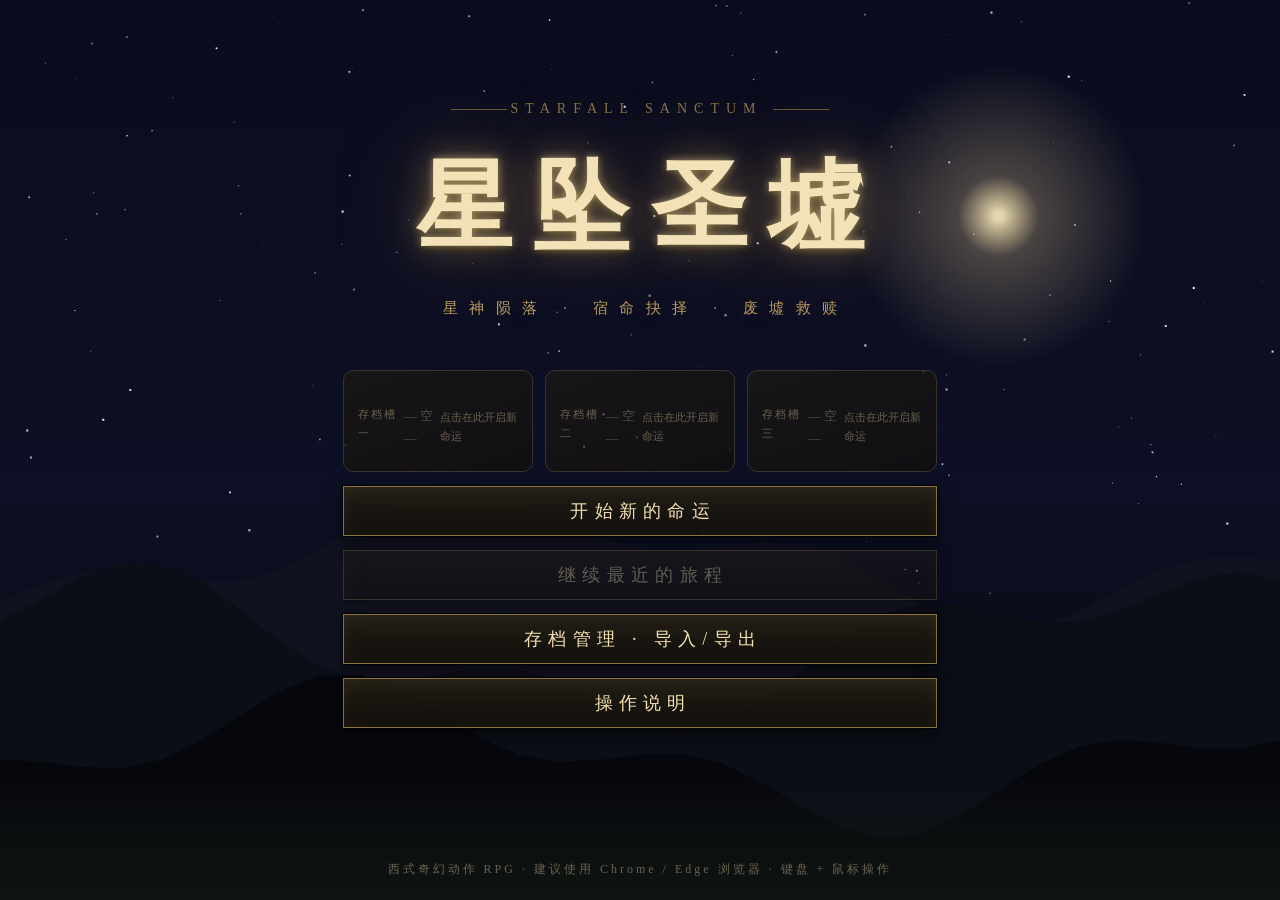
==== commit bbae9b0d: "Fix: 统一循环时钟域(performance.now) + 防重入 + 120fps 上限 — 修复时间倒流与 CPU 拉满卡顿" ====
--- a/index.html
+++ b/index.html
@@ -6488,13 +6488,21 @@
     }
   }catch(e){}
 };
-Game.loop=function(ts){
-  requestAnimationFrame(Game.loop);
+Game.loop=function(){
+  requestAnimationFrame(()=>Game.loop());
   Game._lastWall=Date.now();
+  const nowT=performance.now();
+  if(Game._lastLoopT&&nowT-Game._lastLoopT<8)return; // 帧率上限 ~120fps：垂直同步失效时防止 CPU 拉满
+  if(Game._inLoop)return; // 防重入：rAF 与定时器同帧触发时只跑一次
+  Game._inLoop=true;
+  Game._lastLoopT=nowT;
   try{
-    if(!Game.last)Game.last=ts;
-    let dt=Math.min(.033,(ts-Game.last)/1000);
-    Game.last=ts;
+    const t=nowT; // 唯一时钟域：rAF 与定时器兜底统一走 performance.now
+    if(!Game.last)Game.last=t-16.7;
+    let dt=(t-Game.last)/1000;
+    if(dt<0||dt>1)dt=.016;    // 时钟域跳变/后台恢复保护
+    dt=Math.min(dt,.033);
+    Game.last=t;
     const time=Game.time+=dt;
     const ctx=R.ctx;
     const st=Game.state;
@@ -6538,6 +6546,7 @@
       R.drawMenuBg(dt,time);
     }
   }catch(err){Game.loopWatchdog(err);}
+  finally{Game._inLoop=false;}
   G.Input.endFrame();
 };
 
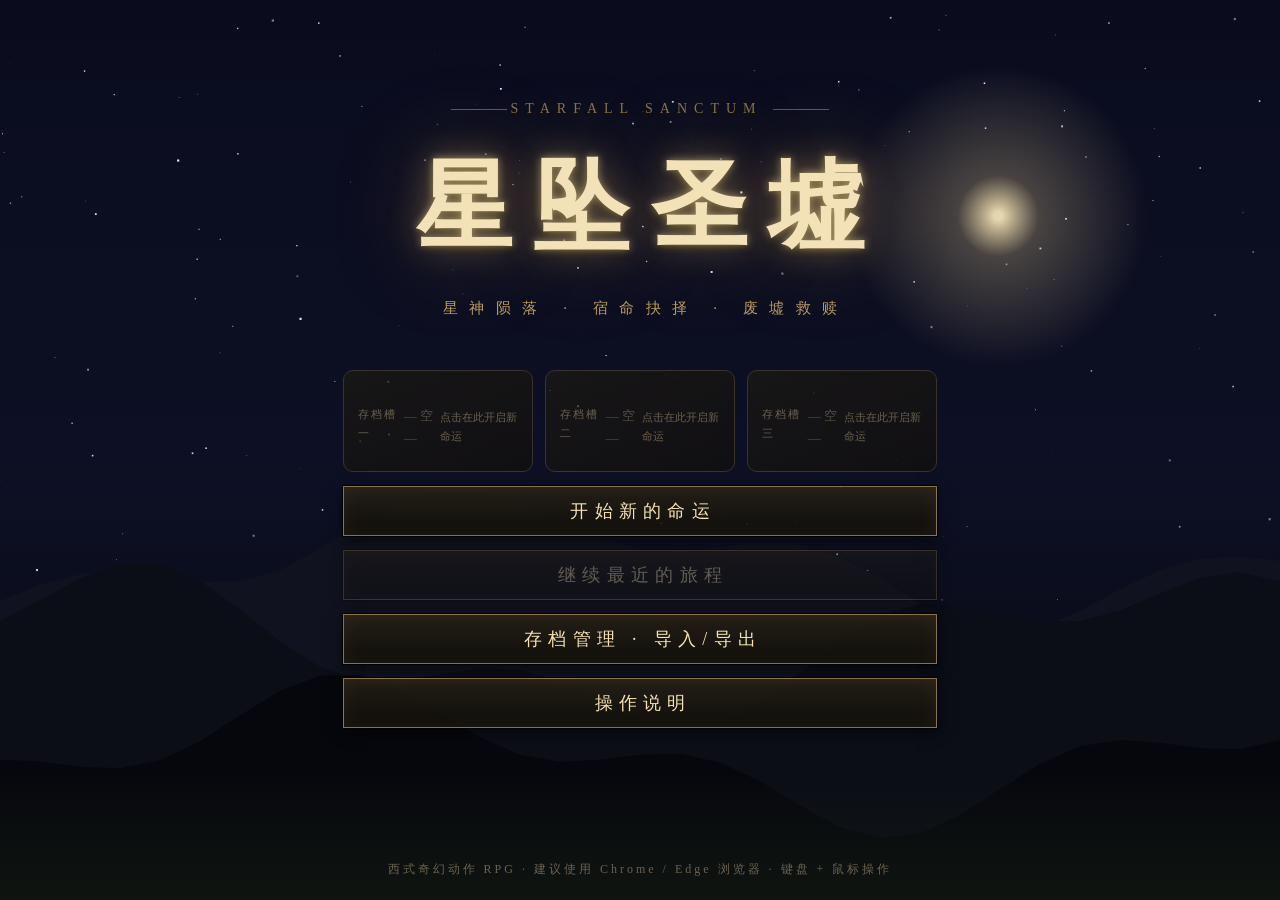
==== commit 04bc7a99: "Perf: 帧率上限66fps + 动态分辨率(卡顿自动降载至60%/80%) — 内嵌浏览器流畅性优化" ====
--- a/index.html
+++ b/index.html
@@ -2475,8 +2475,11 @@
   R.shoot=[]; R.shootT=0;
   R.vign=null;
 };
+R.scale=1; // 动态分辨率：卡顿时自动降低画布分辨率（CSS inset:0 会自动拉伸铺满）
 R.resize=function(){
-  R.cv.width=window.innerWidth; R.cv.height=window.innerHeight;
+  R.scale=R.scale||1;
+  R.cv.width=Math.max(320,Math.round(window.innerWidth*R.scale));
+  R.cv.height=Math.max(240,Math.round(window.innerHeight*R.scale));
   G.cam.W=R.cv.width; G.cam.H=R.cv.height;
   const g=R.ctx.createRadialGradient(R.cv.width/2,R.cv.height/2,Math.min(R.cv.width,R.cv.height)*.36,R.cv.width/2,R.cv.height/2,Math.max(R.cv.width,R.cv.height)*.72);
   g.addColorStop(0,'rgba(0,0,0,0)'); g.addColorStop(1,'rgba(0,0,0,.52)');
@@ -6492,7 +6495,7 @@
   requestAnimationFrame(()=>Game.loop());
   Game._lastWall=Date.now();
   const nowT=performance.now();
-  if(Game._lastLoopT&&nowT-Game._lastLoopT<8)return; // 帧率上限 ~120fps：垂直同步失效时防止 CPU 拉满
+  if(Game._lastLoopT&&nowT-Game._lastLoopT<15)return; // 帧率上限 ~66fps：垂直同步失效时防止 CPU 拉满
   if(Game._inLoop)return; // 防重入：rAF 与定时器同帧触发时只跑一次
   Game._inLoop=true;
   Game._lastLoopT=nowT;
@@ -6504,6 +6507,16 @@
     dt=Math.min(dt,.033);
     Game.last=t;
     const time=Game.time+=dt;
+    // 动态分辨率：统计真实帧间隔，持续低于 ~40fps 时自动降画布分辨率
+    {
+      const rg=nowT-(Game._prevNow||nowT); Game._prevNow=nowT;
+      Game._ftn=(Game._ftn||0)+1; Game._ftAcc=(Game._ftAcc||0)+rg;
+      if(Game._ftn>=120){
+        const avg=Game._ftAcc/Game._ftn; Game._ftn=0; Game._ftAcc=0;
+        if(avg>28&&R.scale>0.6){R.scale=Math.max(.6,R.scale-.2);R.resize();G.toast('⚡ 已自动调整画质以保持流畅',true);}
+        else if(avg>20&&R.scale>0.8){R.scale=.8;R.resize();G.toast('⚡ 已自动调整画质以保持流畅',true);}
+      }
+    }
     const ctx=R.ctx;
     const st=Game.state;
     // 对话打字机
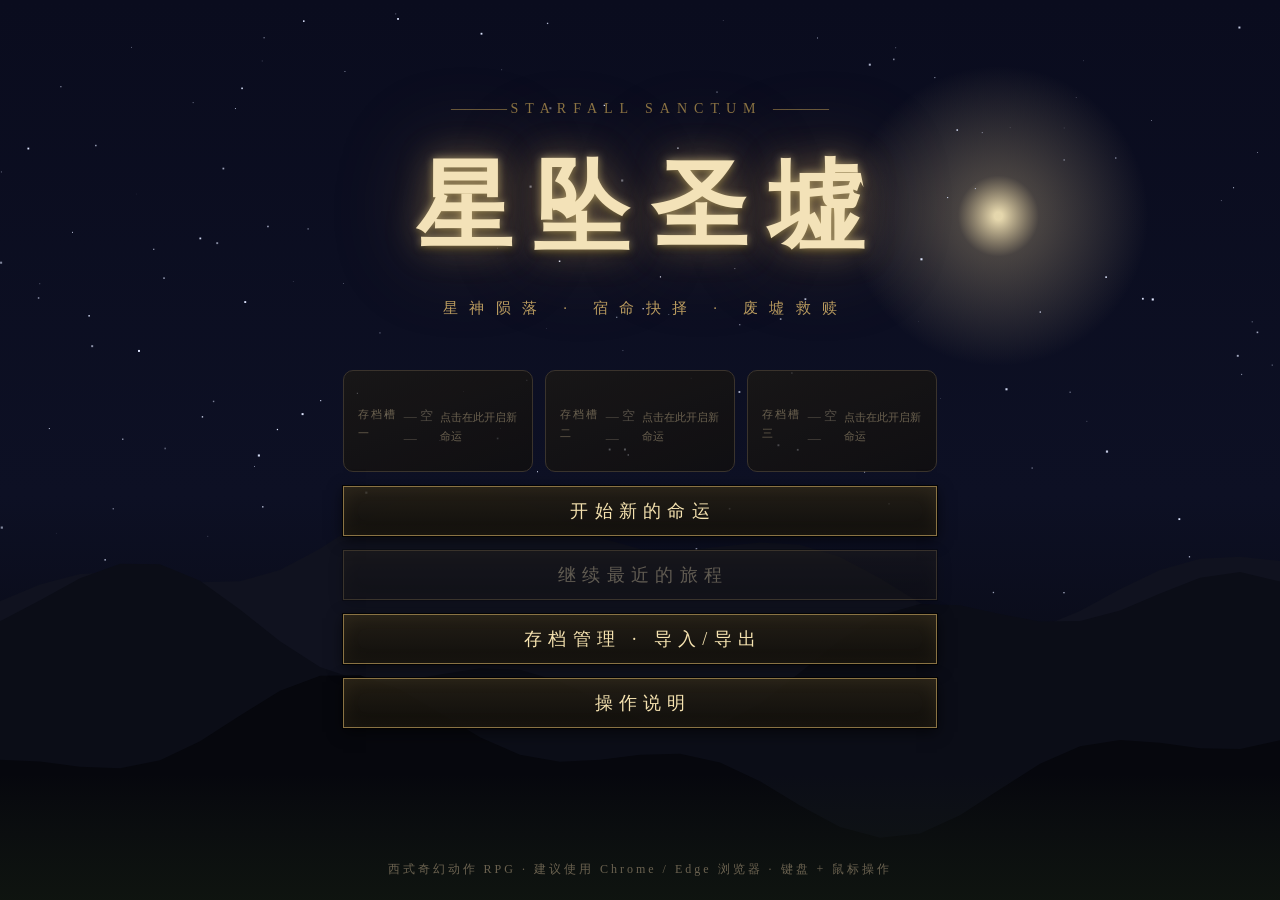
==== commit a47d662b: "Fix: 降分辨率后画布强制铺满全屏(100vw/100vh)" ====
--- a/index.html
+++ b/index.html
@@ -2475,11 +2475,13 @@
   R.shoot=[]; R.shootT=0;
   R.vign=null;
 };
-R.scale=1; // 动态分辨率：卡顿时自动降低画布分辨率（CSS inset:0 会自动拉伸铺满）
+R.scale=1; // 动态分辨率：卡顿时自动降低画布分辨率（CSS 强制拉伸铺满全屏）
 R.resize=function(){
   R.scale=R.scale||1;
   R.cv.width=Math.max(320,Math.round(window.innerWidth*R.scale));
   R.cv.height=Math.max(240,Math.round(window.innerHeight*R.scale));
+  R.cv.style.width='100vw';   // 降分辨率后仍铺满全屏（放大显示）
+  R.cv.style.height='100vh';
   G.cam.W=R.cv.width; G.cam.H=R.cv.height;
   const g=R.ctx.createRadialGradient(R.cv.width/2,R.cv.height/2,Math.min(R.cv.width,R.cv.height)*.36,R.cv.width/2,R.cv.height/2,Math.max(R.cv.width,R.cv.height)*.72);
   g.addColorStop(0,'rgba(0,0,0,0)'); g.addColorStop(1,'rgba(0,0,0,.52)');
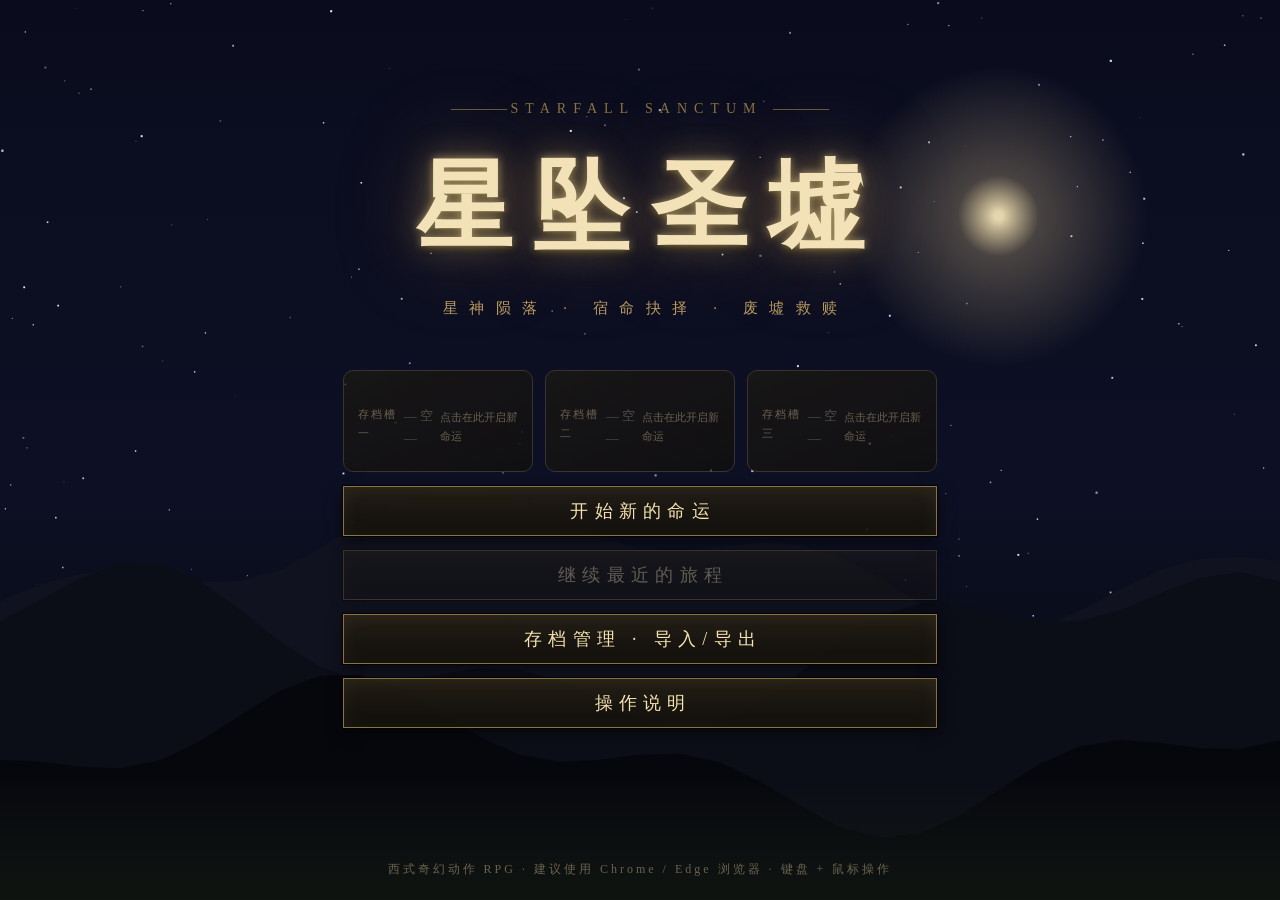
==== commit b39afb1f: "秘术师幽影弹随等级成长: 光球变大 + Lv.8 起附带溅射" ====
--- a/index.html
+++ b/index.html
@@ -605,9 +605,13 @@
     desc:'游走于禁咒边缘的智者。蜕变后成为圣光祭司或咒术师，抚愈盟友或压制敌军。',
     hp:100, mp:95, atk:14, def:3, spd:192, atkCd:.6, range:460,
     basicName:'幽影弹',
+    basicDesc:'跟踪光球随等级成长：体积更大、更易命中，高等级附带湮灭溅射',
     passive:{name:'汲魂', desc:'技能造成的伤害将 8% 转化为自身治疗'},
     basic(p){
-      G.Game.shootProj({x:p.x,y:p.y,angle:p.aimA,speed:330,dmg:p.atk*.95,r:6,color:p.skColor(),owner:'player',homing:2.2});
+      const lv=p.level;
+      const r=6+lv*.26;          // 光球随等级变大（更易命中）
+      const aoe=lv>=8?14+(lv-8)*1.2:0; // Lv.8 起附带幽影溅射，随等级增长
+      G.Game.shootProj({x:p.x,y:p.y,angle:p.aimA,speed:330,dmg:p.atk*.95,r,color:p.skColor(),owner:'player',homing:2.2,aoe,aoeDmg:p.atk*.45});
       G.Audio.sfx('shoot');
     }
   }
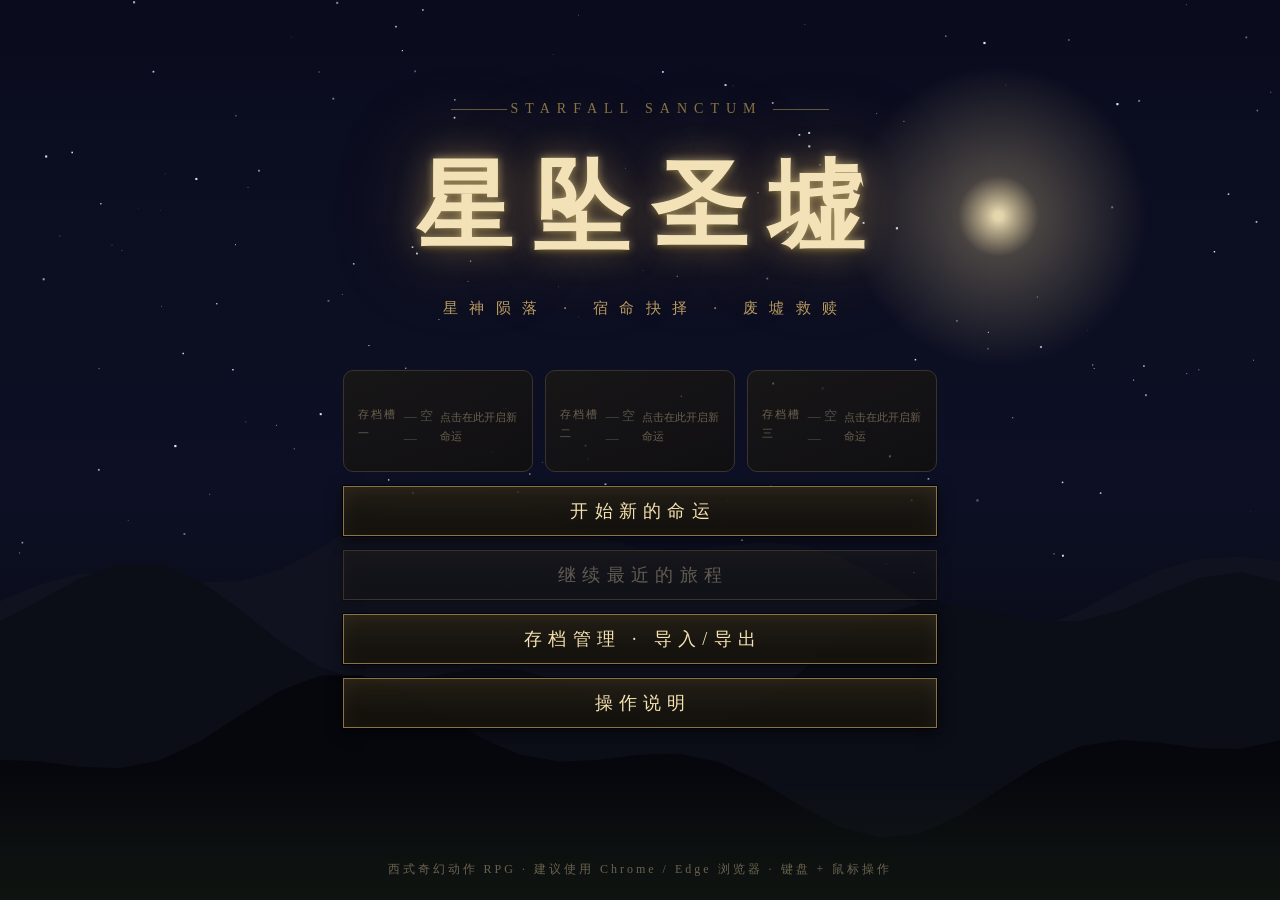
==== commit 45865e4d: "Perf: 自救补帧阈值 100ms→45ms — 修复限流环境 8fps 卡顿" ====
--- a/index.html
+++ b/index.html
@@ -6576,10 +6576,10 @@
   G.Input.init();
   Game.toTitle();
   requestAnimationFrame(Game.loop);
-  // 帧驱动自救：某些内嵌浏览器会停止派发 rAF——超时 100ms 无帧时改用定时器驱动渲染
+  // 帧驱动自救：某些内嵌浏览器会限流 rAF——25ms 巡检，帧间隙超过 45ms 就用定时器补帧
   setInterval(()=>{
-    if(!document.hidden&&Game._lastWall&&Date.now()-Game._lastWall>100)Game.loop(Date.now());
-  },33);
+    if(!document.hidden&&Game._lastWall&&Date.now()-Game._lastWall>45)Game.loop();
+  },25);
   window.addEventListener('beforeunload',()=>{if(Game.state!=='title'&&Game.player)Game.save();});
 });
 G.Audio.ensureSoon=()=>G.Audio.ensure();
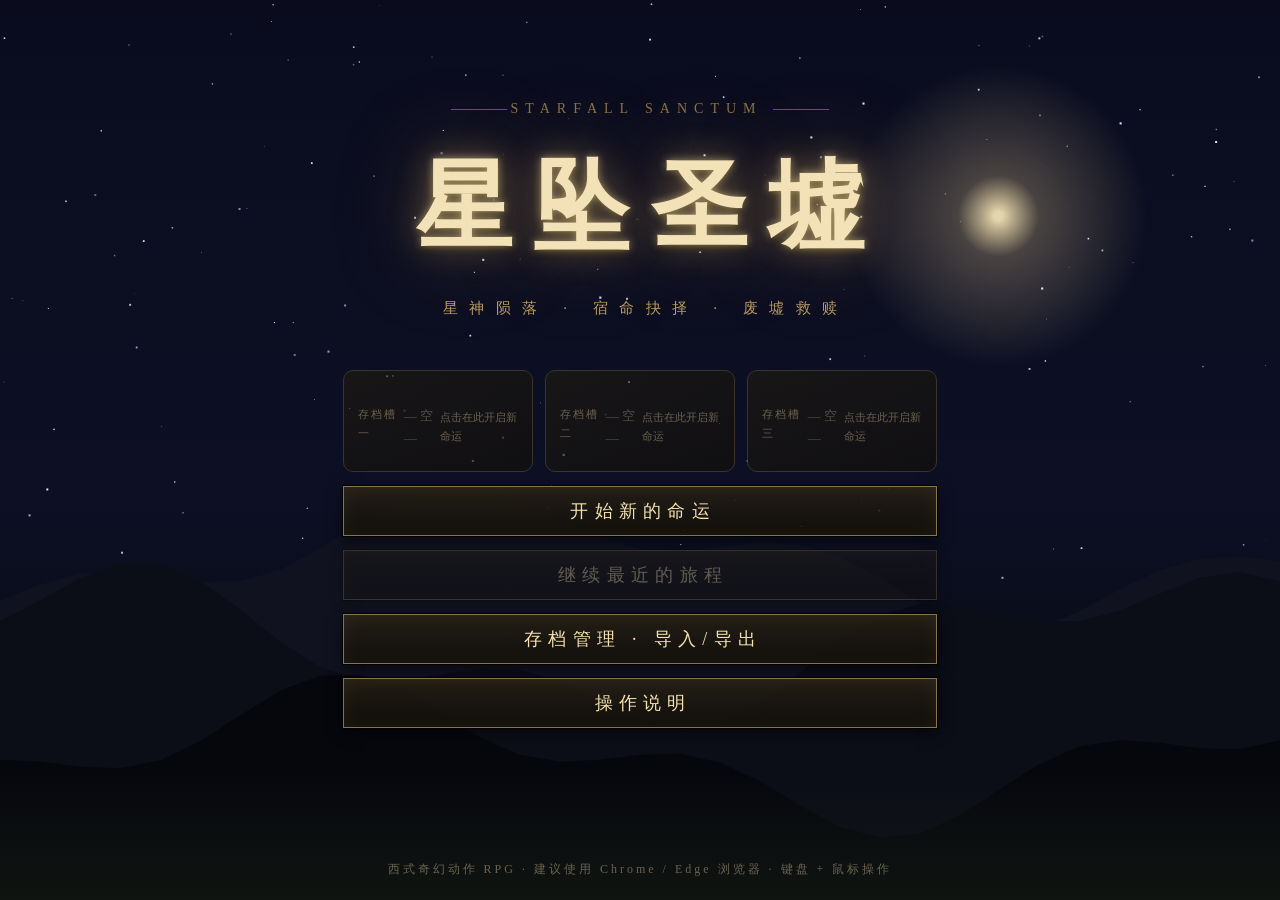
==== commit 5c09436f: "Fix: 通关后不再删除存档 + 新增自由探索按钮" ====
--- a/index.html
+++ b/index.html
@@ -518,7 +518,8 @@
   <div id="endingTitle">—</div>
   <div id="endingBody"></div>
   <div style="display:flex;gap:18px;">
-    <button class="btn" id="btnEndRestart">开启新的命运</button>
+    <button class="btn" id="btnEndContinue">继续这段旅程（自由探索）</button>
+    <button class="btn" id="btnEndRestart">返回标题界面</button>
   </div>
 </div>
 
@@ -6345,9 +6346,22 @@
 $('classBack').addEventListener('click',()=>{Sfx.sfx('ui');Game.toTitle();});
 $('classStart').addEventListener('click',()=>{if(Game.selClass){Sfx.sfx('ui');Game.startNewGame(Game.selClass);}});
 $('btnEndRestart').addEventListener('click',()=>{
-  try{localStorage.removeItem(Game.slotKey(Game.curSlot||1));}catch(e){}
-  Game.player=null;Game.region=null;
+  // 通关后返回标题：存档永久保留，可随时继续或新开
+  Game.save();
   Game.toTitle();
+  G.toast('通关存档已保留——随时从存档槽继续你的传说',true);
+});
+$('btnEndContinue').addEventListener('click',()=>{
+  // 二周目自由探索：回到大陆，敌人重新活跃，可继续练级/收集/支线
+  Game.setState('play');
+  const region=Game.region;
+  if(region&&Game.player){
+    G.Audio.playMusic('region'+Game.regionIdx,{mode:region.music.mode,root:region.music.root,tempo:region.music.tempo});
+    G.Particles.burst(Game.player.x,Game.player.y,'#ffe9a0',30,{spd:190,life:.8,glow:1});
+  }
+  Game.save();
+  G.toast('🌟 自由探索开启——大陆已净化，强敌重新出没，继续书写你的传说！',true);
+  Game.HUD();
 });
 
 /* 存档管理（导入/导出，跨地址迁移 · 导出自带标签行） */
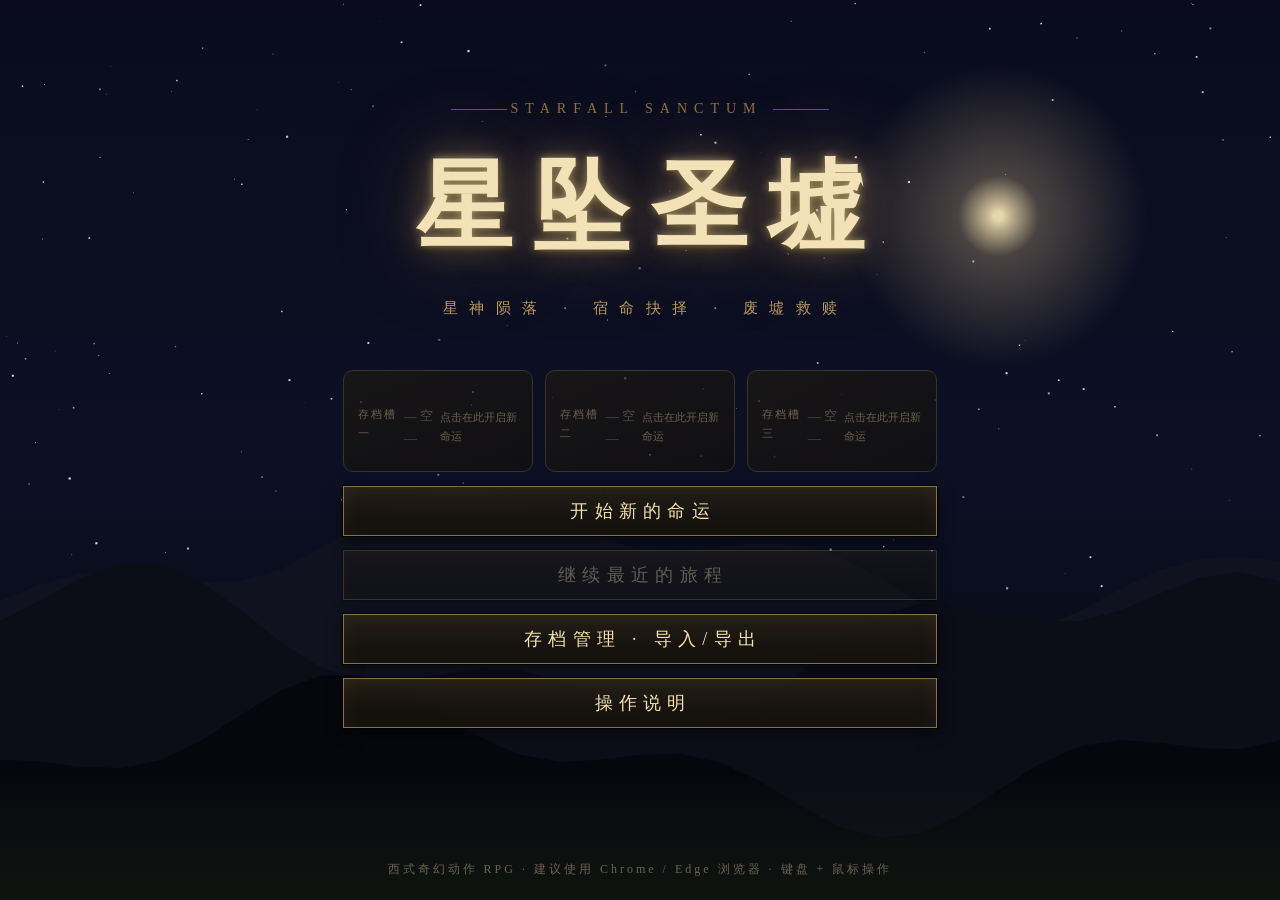
==== commit 07adb5b0: "Balance: 圣骑士全面加强 — 吸血被动/攻速/技能数值" ====
--- a/index.html
+++ b/index.html
@@ -561,13 +561,15 @@
     name:'圣骑士', role:'近战 · 坦克/输出', icon:'paladin',
     color:'#ffd77a', color2:'#9a6b30', cloak:'#3d5a8c',
     desc:'以星辉铸造圣铠的守护者。可在满级后蜕变为圣辉骑士或烬灭骑士，坚守阵地或焚尽敌军。',
-    hp:135, mp:60, atk:12, def:5, spd:192, atkCd:.55, range:82,
+    hp:150, mp:65, atk:14, def:6, spd:196, atkCd:.45, range:96,
     basicName:'星辉斩击',
-    passive:{name:'圣辉浸润', desc:'脱离战斗后每秒恢复 1.5% 生命值'},
+    basicDesc:'挥砍范围广，命中敌人时汲取圣辉回复生命（吸血 8%）',
+    passive:{name:'圣辉浸润', desc:'近战攻击吸血 8%；脱离战斗后每秒恢复 2.5% 生命值'},
     basic(p){ // 近战弧形斩击
-      const a=p.aimA, dmg=p.atk*1.0;
+      const a=p.aimA, dmg=p.atk*1.35;
       G.Renderer.fxSlash(p.x,p.y,a,p.range,p.skColor());
-      G.Game.arcDamage(p.x,p.y,a,p.range,1.9,dmg,{knock:120});
+      G.Game.arcDamage(p.x,p.y,a,p.range,2.3,dmg,{knock:140});
+      G.Game.healPlayer(dmg*.08);
       G.Audio.sfx('slash');
     }
   },
@@ -621,32 +623,32 @@
 /* ---------------- 技能（Q/E/R/F，按等级 1/3/6/10 解锁） ---------------- */
 D.SKILLS = {
   paladin:[
-    { key:'Q', name:'圣光斩', icon:'slash', cd:4, mana:14, unlock:1,
-      desc:'挥出巨大圣光弧，对面前的敌人造成 220% 攻击伤害。',
+    { key:'Q', name:'圣光斩', icon:'slash', cd:3.5, mana:14, unlock:1,
+      desc:'挥出巨大圣光弧，对面前的敌人造成 260% 攻击伤害。',
       cast(p){ const a=p.aimA;
-        G.Renderer.fxSlash(p.x,p.y,a,150,p.skColor(),1.6);
-        G.Game.arcDamage(p.x,p.y,a,150,2.0,p.atk*2.2,{knock:200});
-        if(p.faction==='order') G.Game.healPlayer(p.maxhp*.04);
-        if(p.faction==='chaos') G.Game.areaDamage(p.x,p.y,150,p.atk*.6,{burn:2});
+        G.Renderer.fxSlash(p.x,p.y,a,165,p.skColor(),1.8);
+        G.Game.arcDamage(p.x,p.y,a,165,2.2,p.atk*2.6,{knock:220});
+        if(p.faction==='order') G.Game.healPlayer(p.maxhp*.05);
+        if(p.faction==='chaos') G.Game.areaDamage(p.x,p.y,165,p.atk*.7,{burn:2});
         G.Audio.sfx('skill'); G.cam.shake(3);
       }},
-    { key:'E', name:'盾击冲阵', icon:'dash', cd:6, mana:16, unlock:3,
-      desc:'向准星方向发起冲锋，撞击路径上的敌人并使其眩晕 1 秒。',
-      cast(p){ G.Game.dash(p,p.aimA,240,{dmg:p.atk*1.6,stun:1}); G.Audio.sfx('dash'); }},
-    { key:'R', name:'神圣领域', icon:'nova', cd:13, mana:30, unlock:6,
-      desc:'进发圣辉冲击波：造成 130% 伤害，并治疗自身、获得护盾。',
+    { key:'E', name:'盾击冲阵', icon:'dash', cd:5, mana:16, unlock:3,
+      desc:'向准星方向发起冲锋，撞击路径上的敌人造成 200% 伤害并眩晕 1.2 秒。',
+      cast(p){ G.Game.dash(p,p.aimA,260,{dmg:p.atk*2.0,stun:1.2}); G.Audio.sfx('dash'); }},
+    { key:'R', name:'神圣领域', icon:'nova', cd:12, mana:30, unlock:6,
+      desc:'进发圣辉冲击波：造成 170% 伤害，并治疗自身、获得更强护盾。',
       cast(p){
-        G.Renderer.fxNova(p.x,p.y,190,p.skColor());
-        G.Game.areaDamage(p.x,p.y,190,p.atk*1.3,{knock:260});
-        G.Game.healPlayer(p.maxhp*(p.faction==='order'?.32:.22));
-        p.shield={v:p.maxhp*(p.faction==='order'?.4:.28),t:5};
+        G.Renderer.fxNova(p.x,p.y,210,p.skColor());
+        G.Game.areaDamage(p.x,p.y,210,p.atk*1.7,{knock:280});
+        G.Game.healPlayer(p.maxhp*(p.faction==='order'?.35:.25));
+        p.shield={v:p.maxhp*(p.faction==='order'?.45:.32),t:5};
         G.Audio.sfx('nova'); G.cam.shake(5);
       }},
-    { key:'F', name:'星辉裁决', icon:'doom', cd:18, mana:42, unlock:10,
-      desc:'召唤星辉圣剑轰击目标区域，短暂延迟后造成 450% 攻击伤害。',
+    { key:'F', name:'星辉裁决', icon:'doom', cd:16, mana:42, unlock:10,
+      desc:'召唤星辉圣剑轰击目标区域，短暂延迟后造成 520% 攻击伤害。',
       cast(p){
         const t=G.Game.mouseWorld();
-        G.Game.teleCircle({x:t.x,y:t.y,r:230,delay:.85,dmg:p.atk*4.5,owner:'player',color:p.skColor(),meteor:1});
+        G.Game.teleCircle({x:t.x,y:t.y,r:260,delay:.75,dmg:p.atk*5.2,owner:'player',color:p.skColor(),meteor:1});
         G.Audio.sfx('cast');
       }}
   ],
